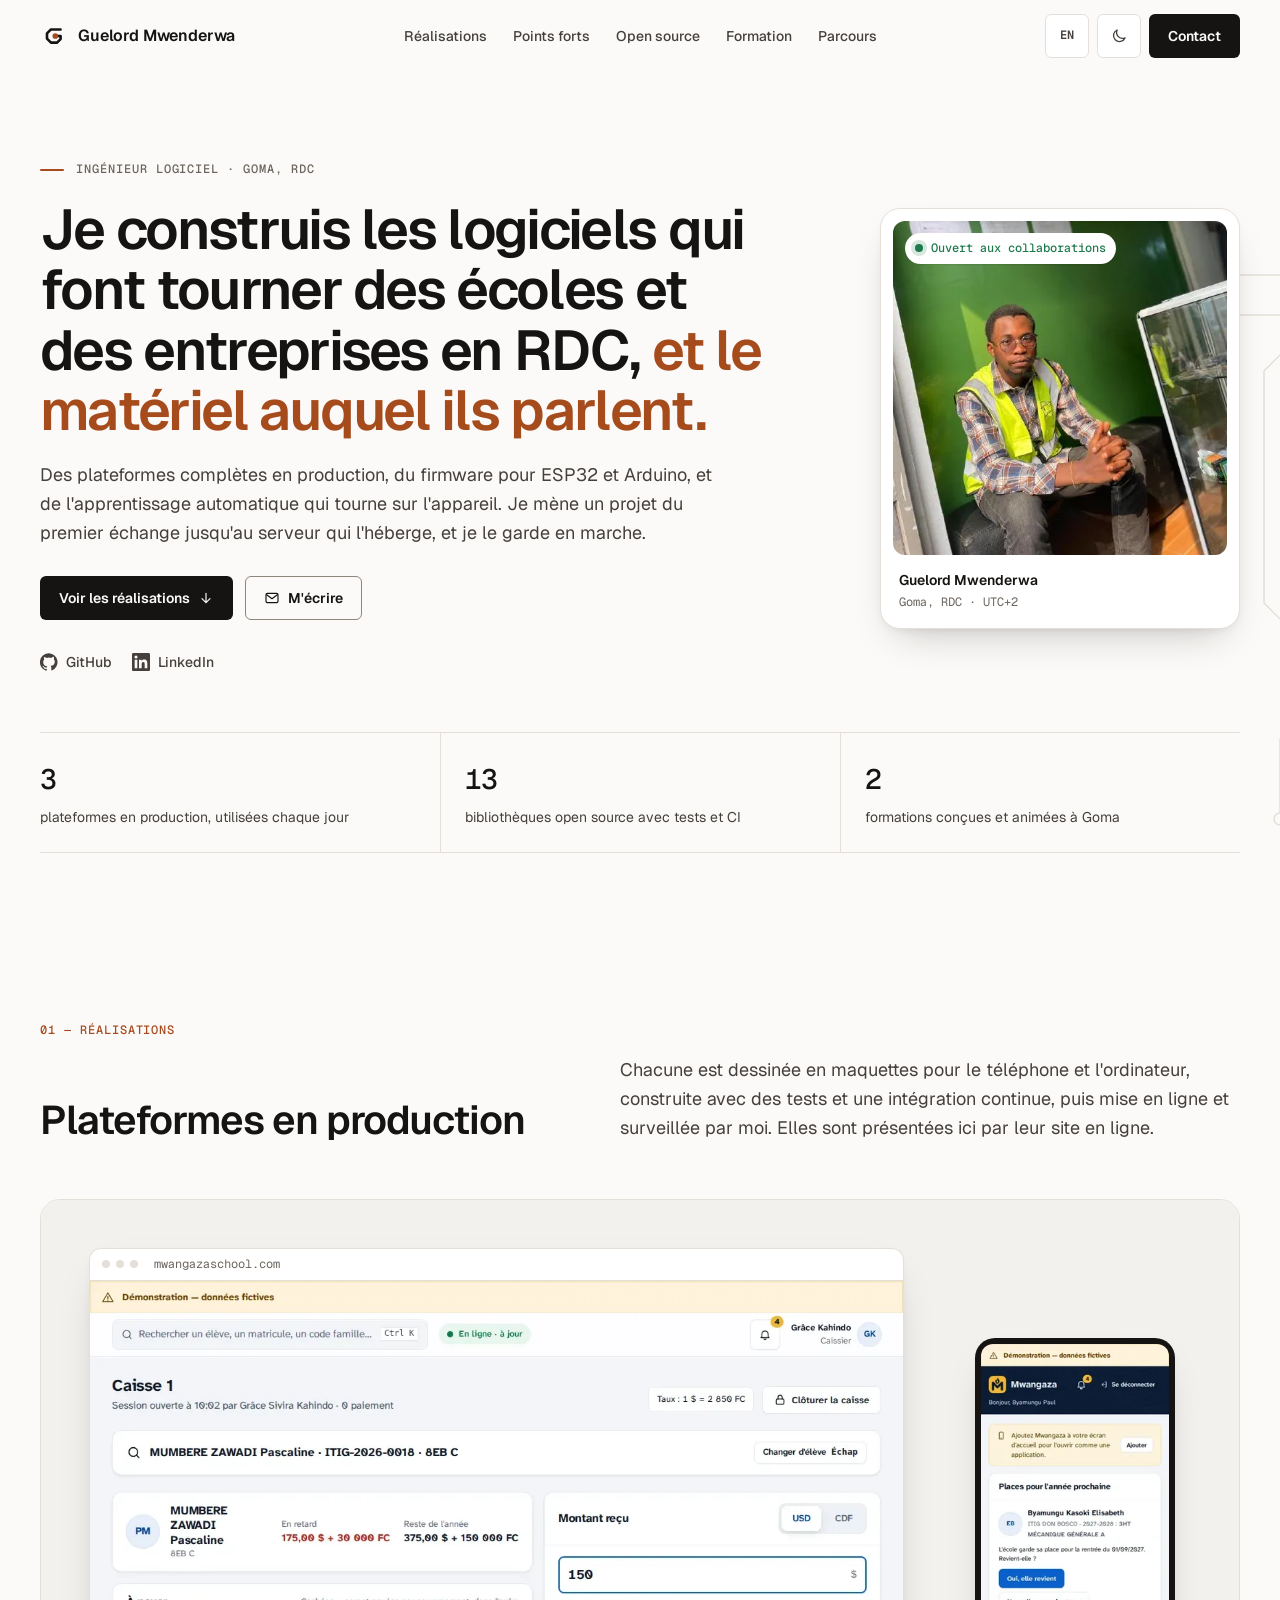
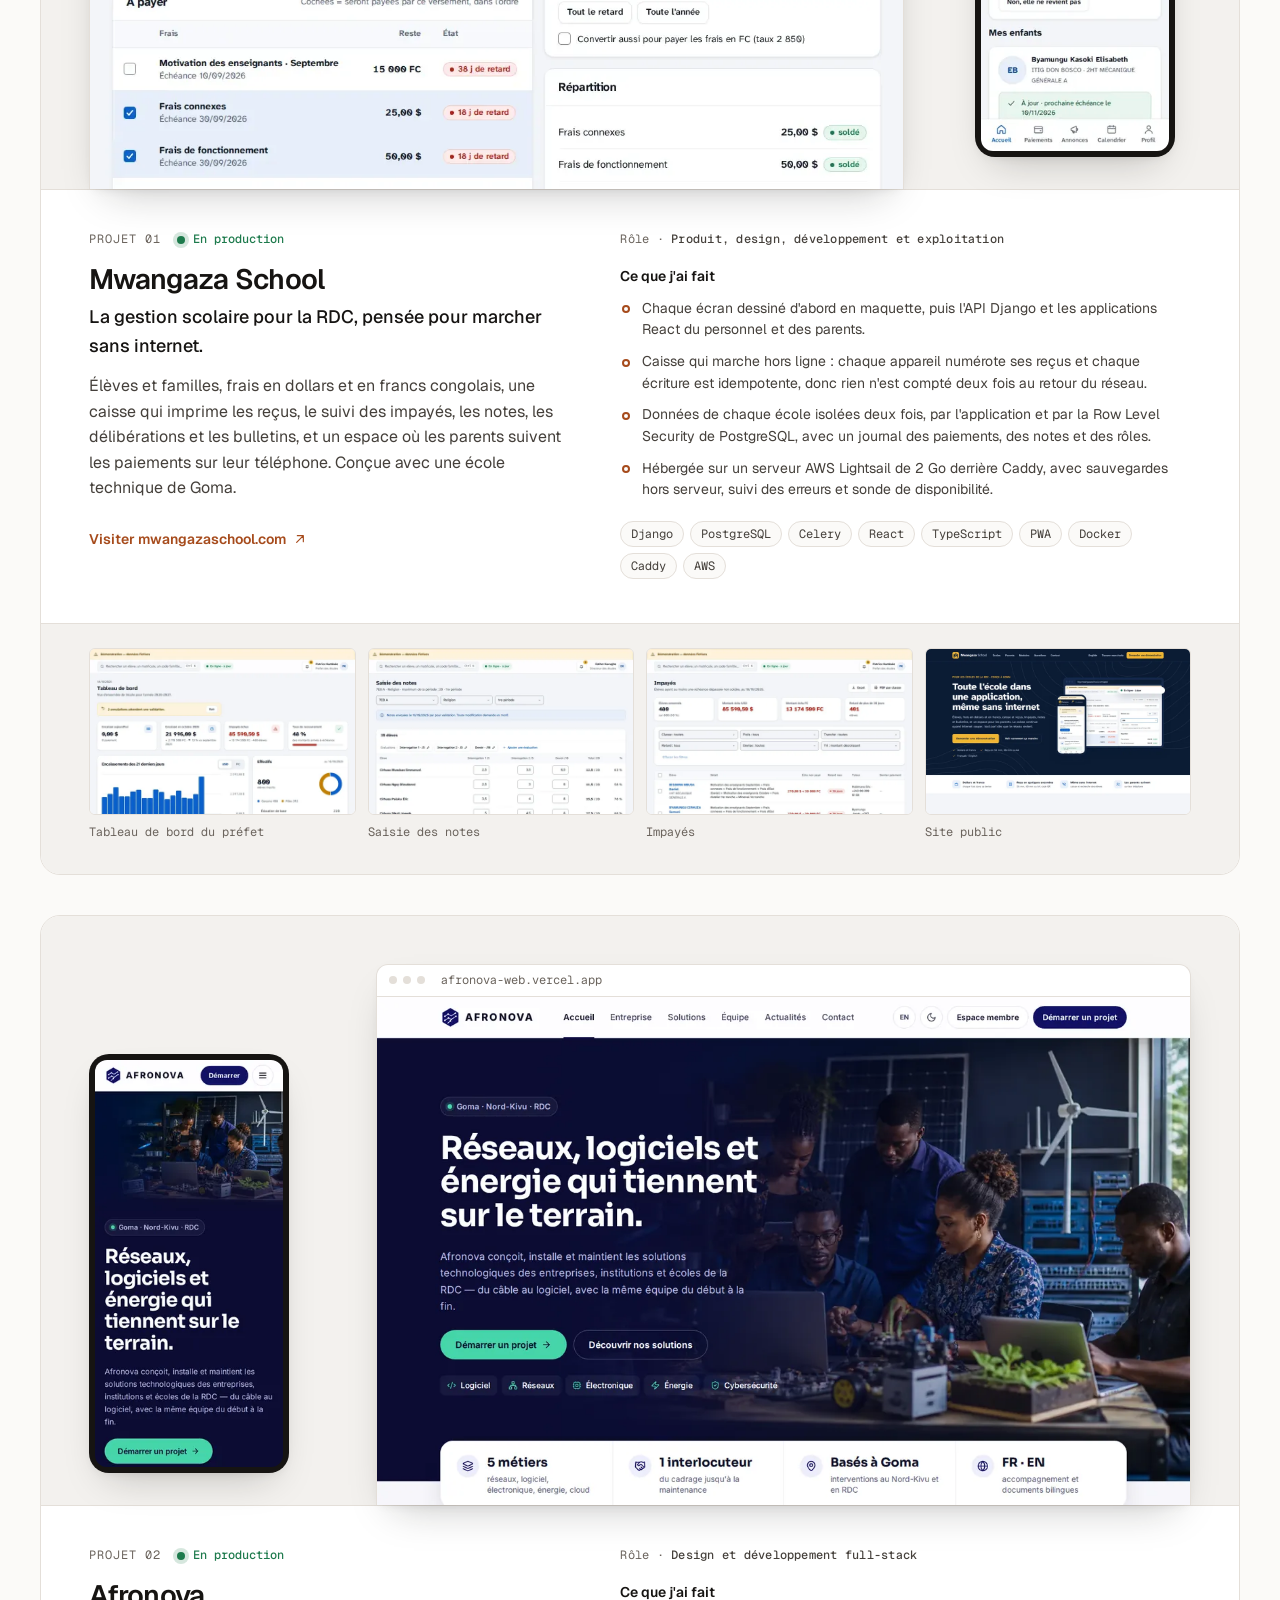
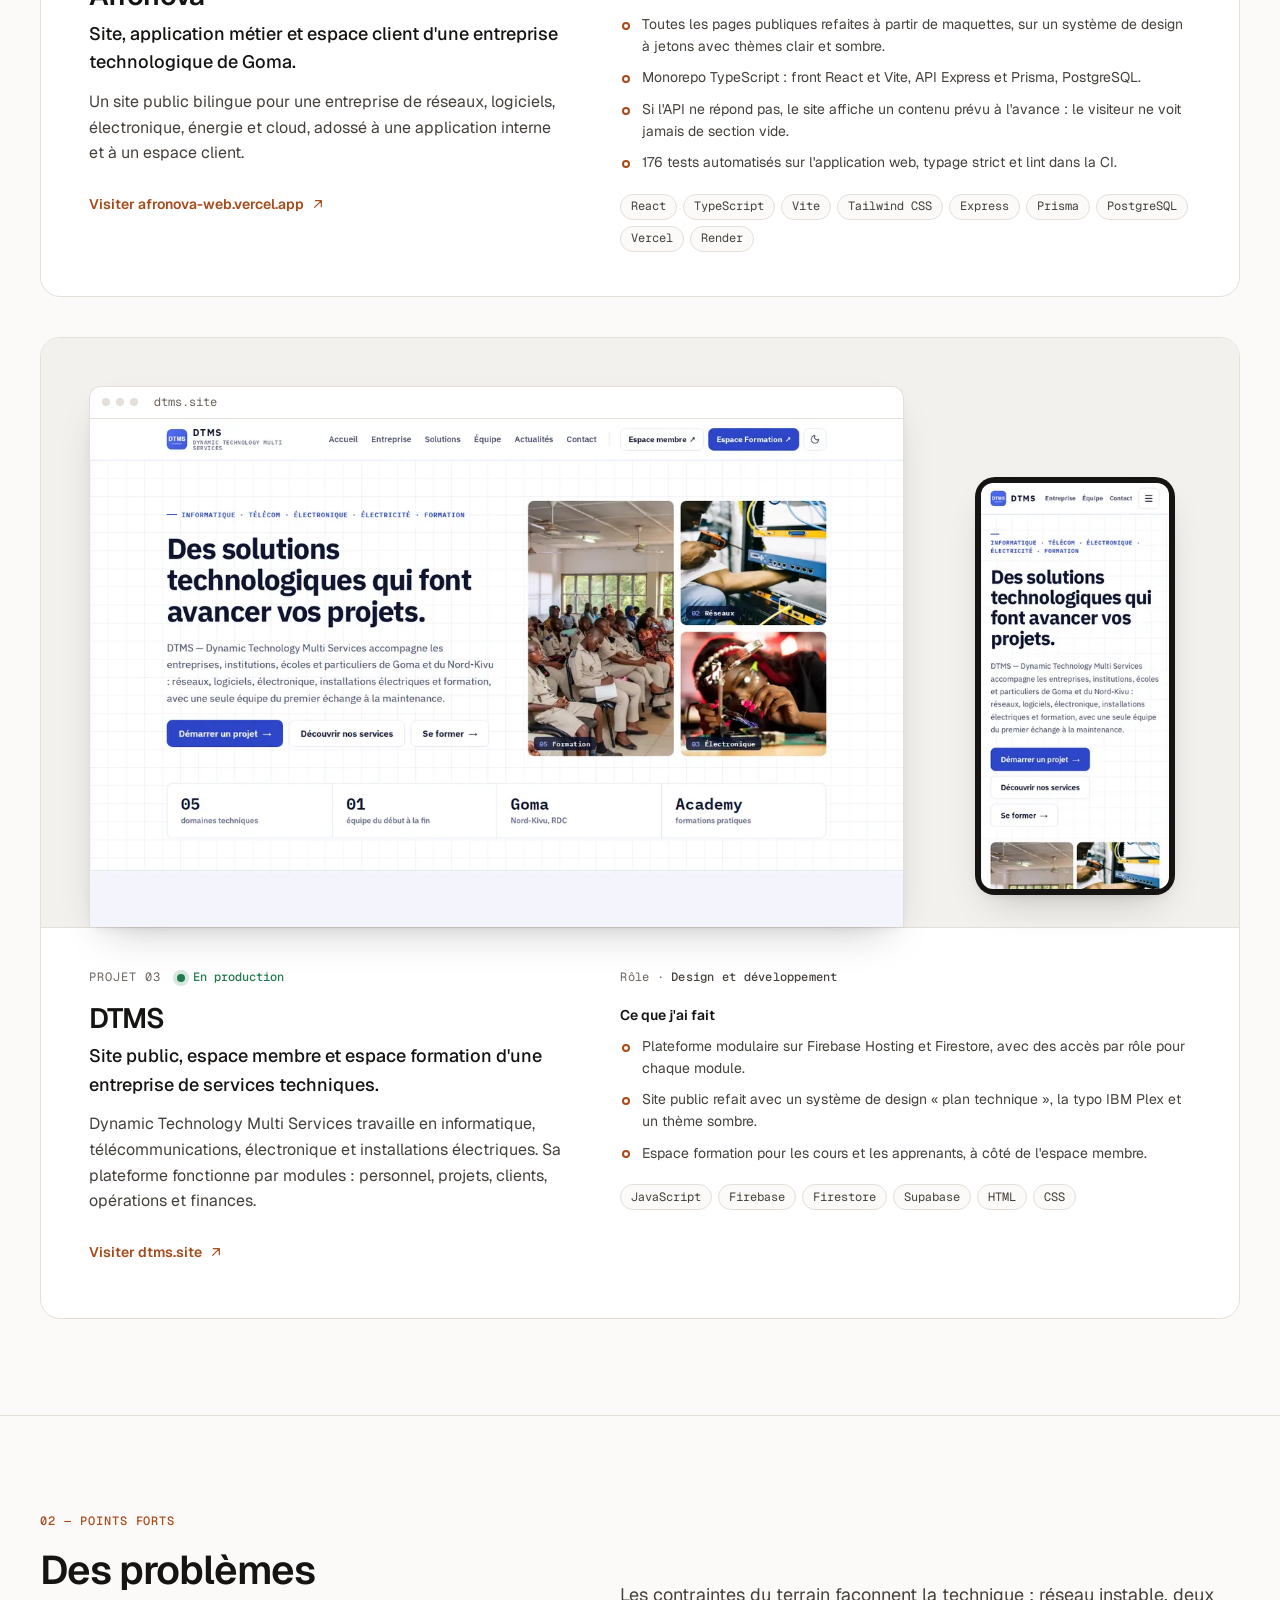
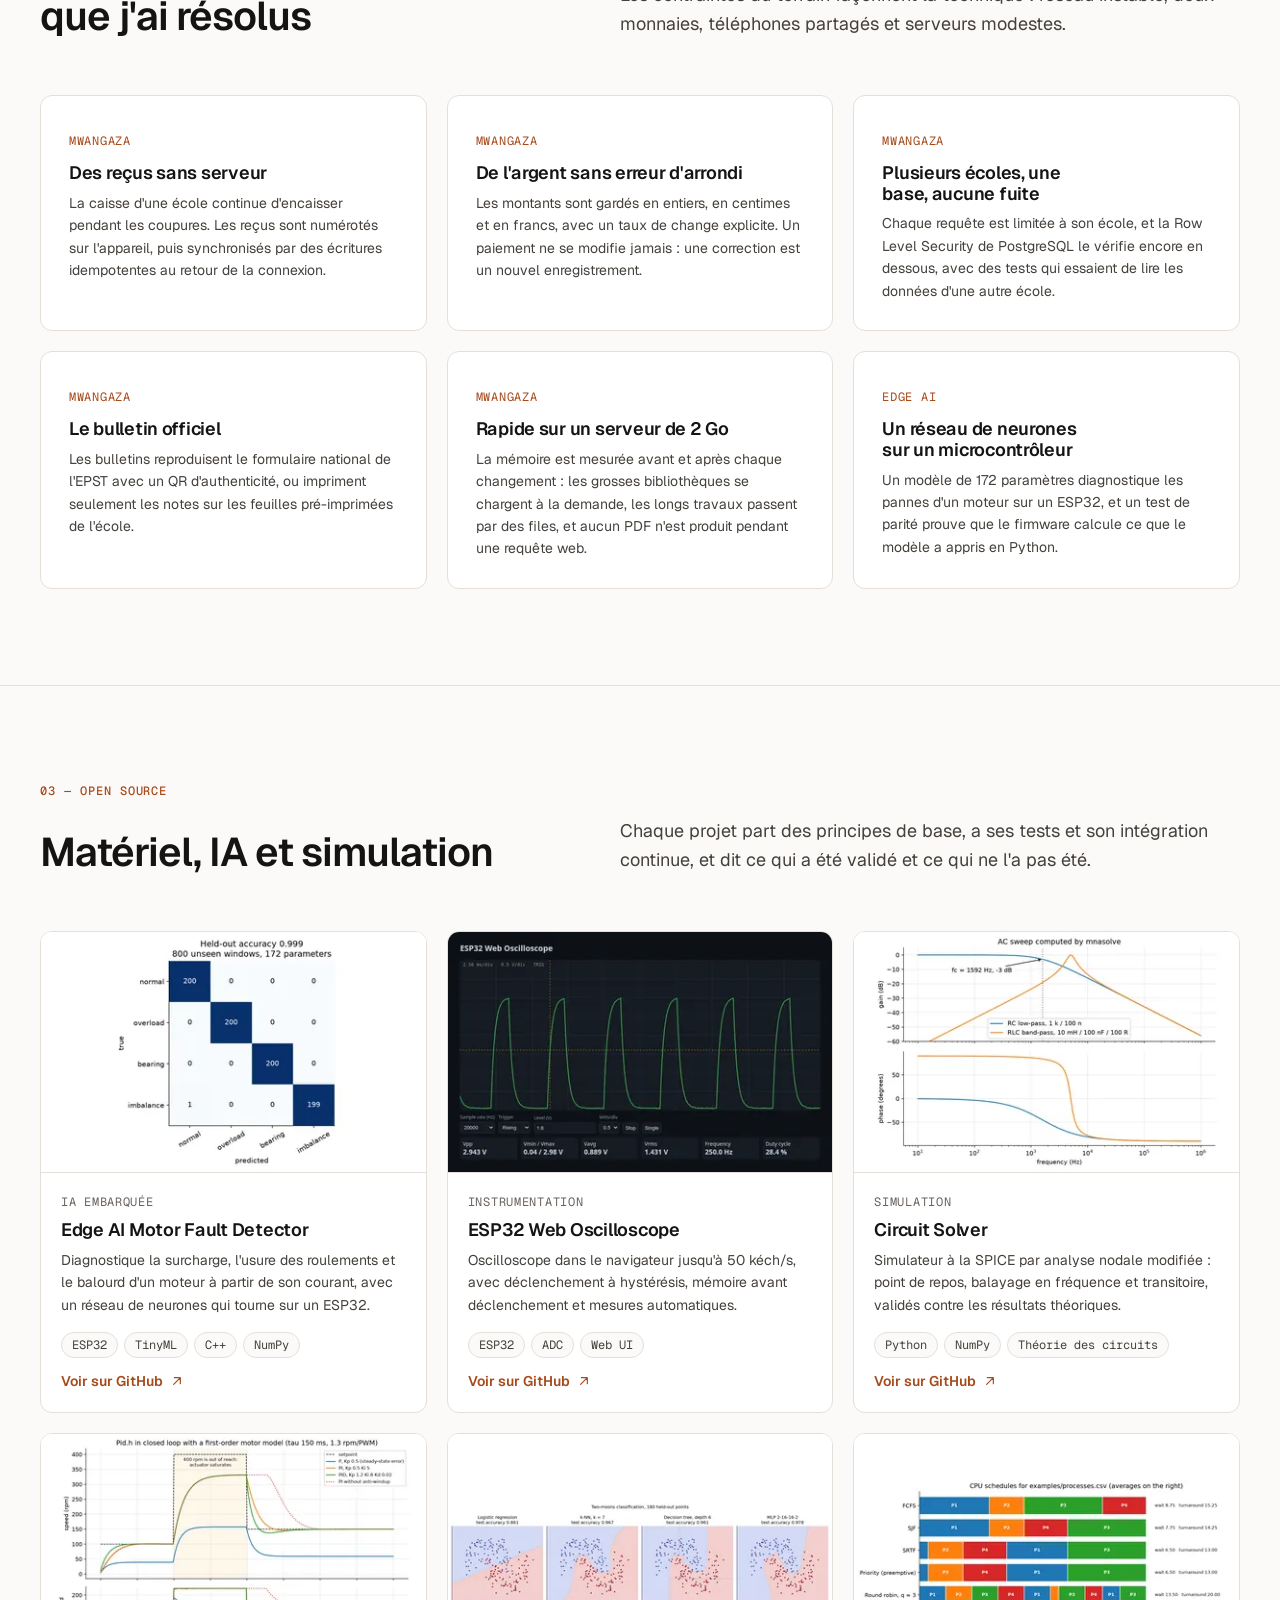
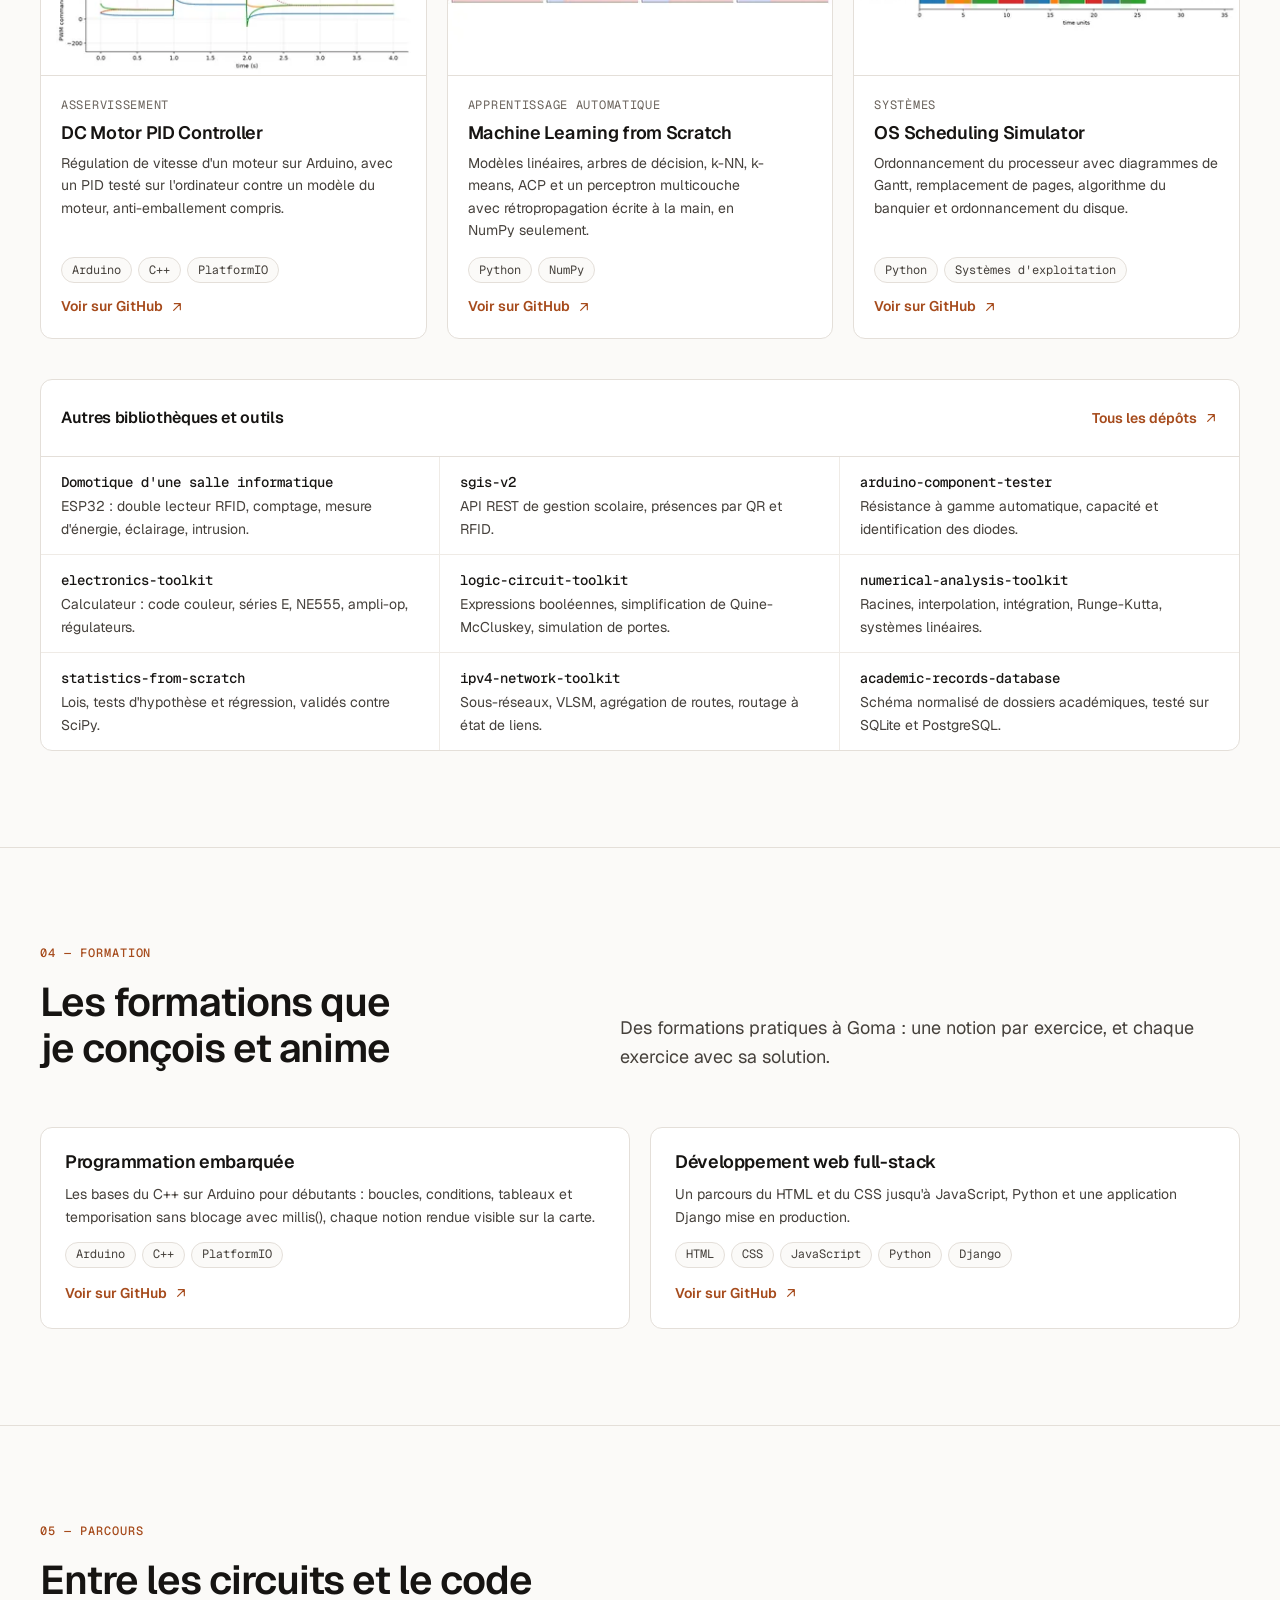
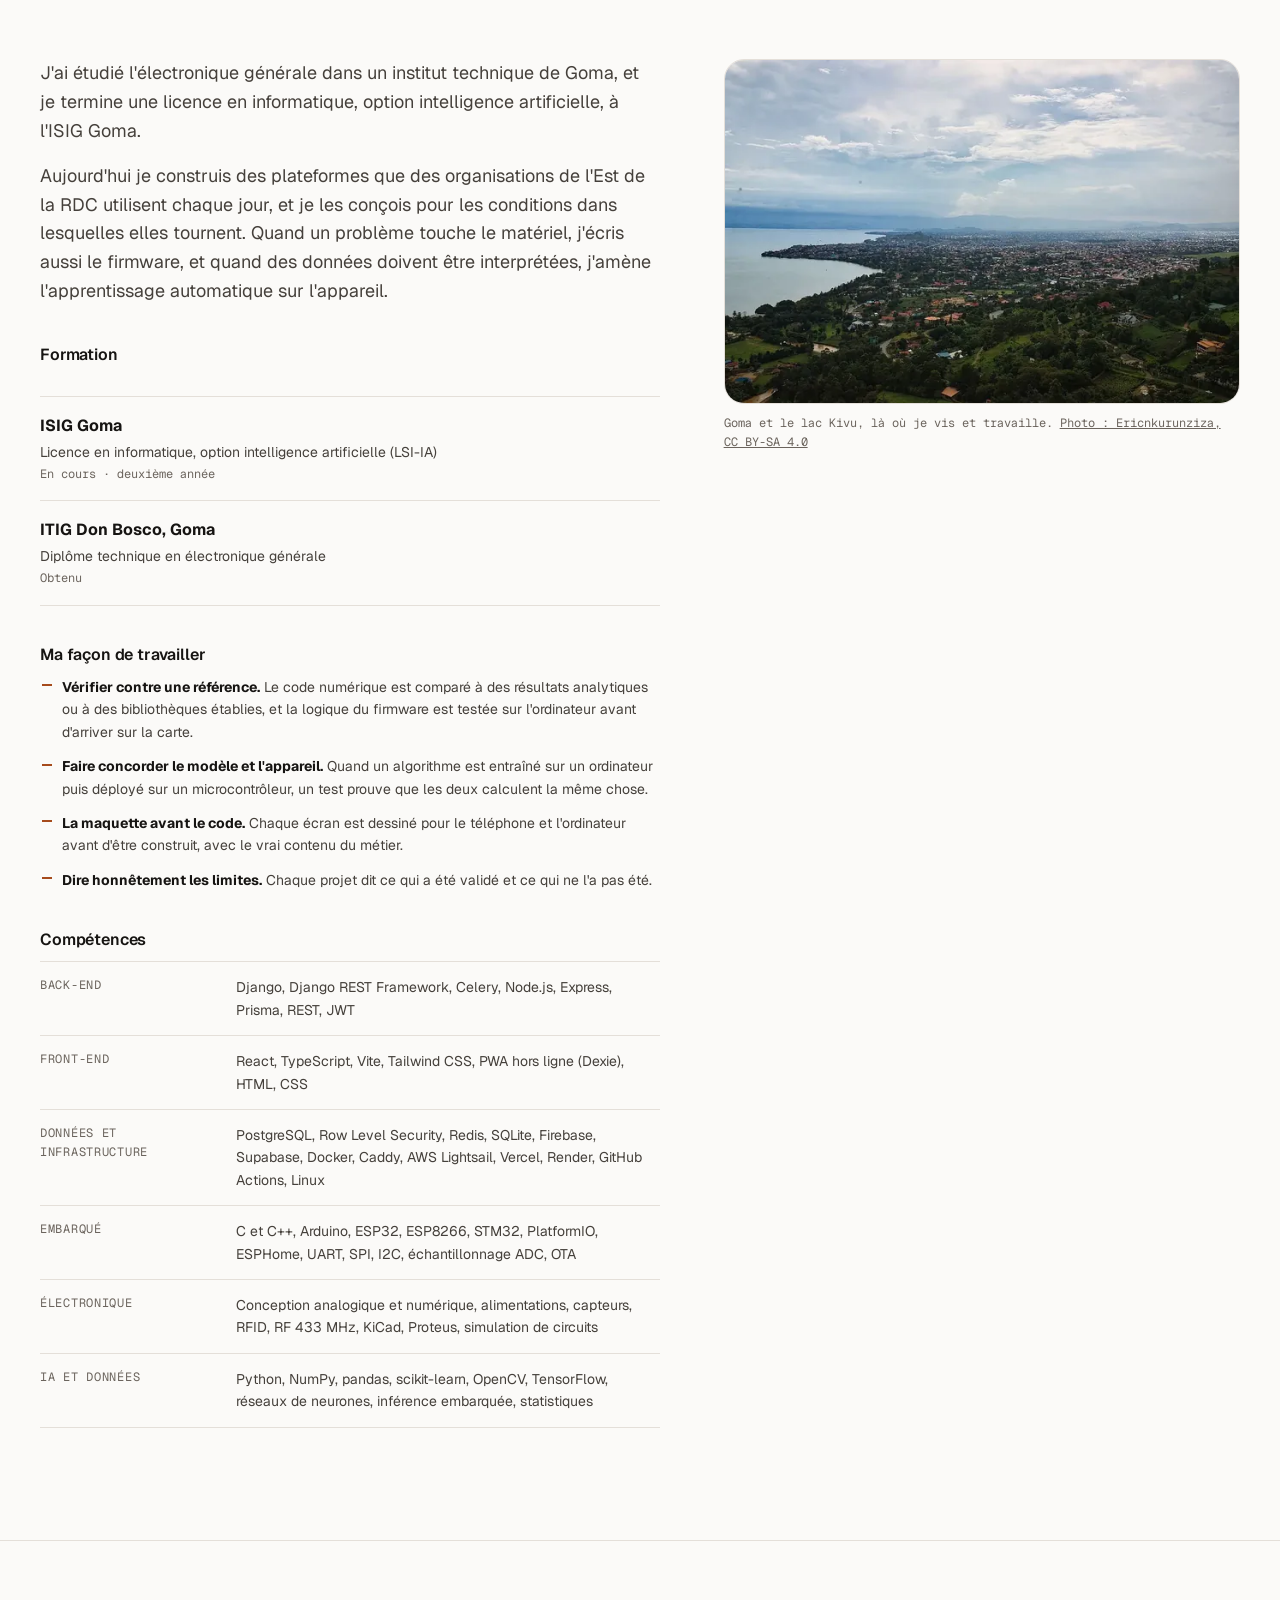
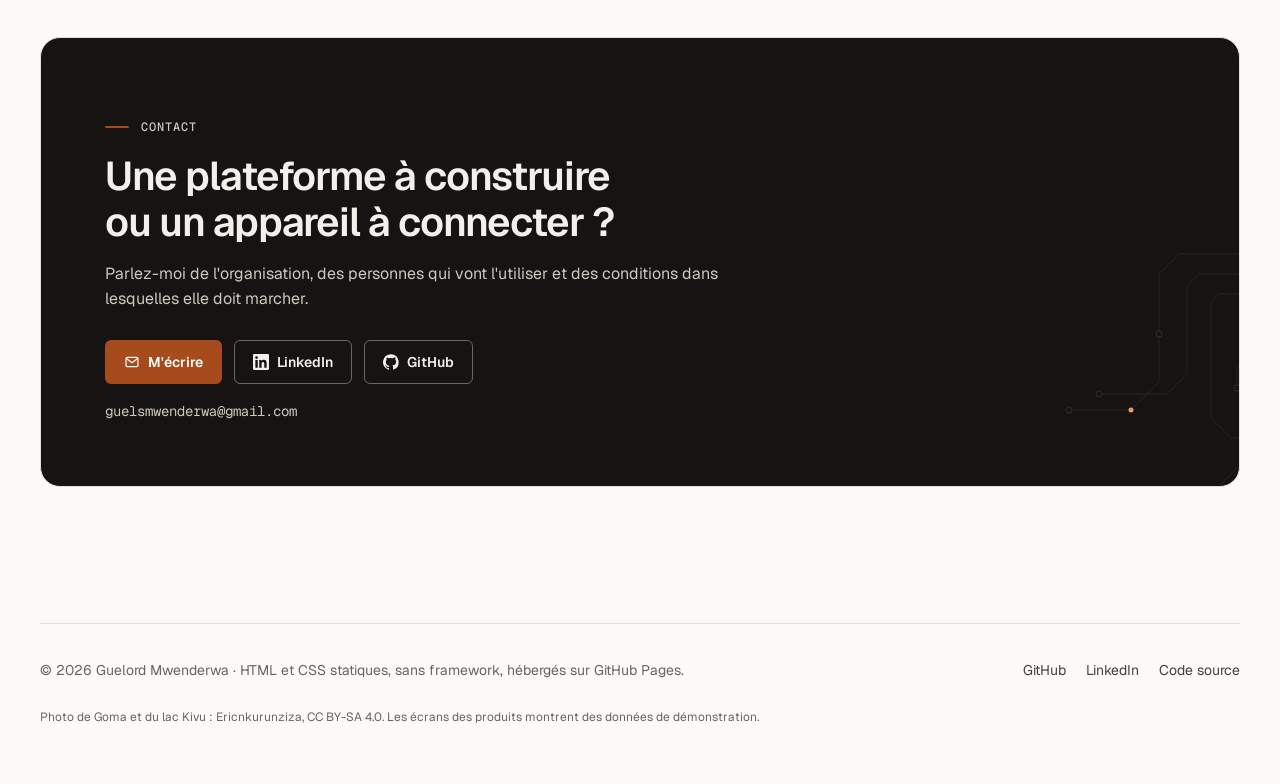
==== fr/index.html @ 924ce4b7 "feat: portfolio bilingue (anglais et français) publié sur GitHub Pages Plateformes en production (Mw" ====
<!doctype html>
<html lang="fr">
<head>
<meta charset="utf-8">
<meta name="viewport" content="width=device-width, initial-scale=1">
<title>Guelord Mwenderwa — Ingénieur logiciel à Goma, RDC</title>
<meta name="description" content="Je conçois, développe et fais tourner des plateformes pour les écoles et les entreprises de la RDC, et les systèmes embarqués qui leur parlent : Django, React, TypeScript, ESP32 et apprentissage automatique.">
<meta name="author" content="Guelord Mwenderwa">

<link rel="canonical" href="https://guelord-mwenderwa.github.io/fr/">
<link rel="alternate" hreflang="en" href="https://guelord-mwenderwa.github.io/"><link rel="alternate" hreflang="fr" href="https://guelord-mwenderwa.github.io/fr/"><link rel="alternate" hreflang="x-default" href="https://guelord-mwenderwa.github.io/">
<meta name="theme-color" content="#fbfaf8" media="(prefers-color-scheme: light)">
<meta name="theme-color" content="#11100f" media="(prefers-color-scheme: dark)">
<meta property="og:type" content="profile">
<meta property="og:title" content="Guelord Mwenderwa — Ingénieur logiciel à Goma, RDC">
<meta property="og:description" content="Je conçois, développe et fais tourner des plateformes pour les écoles et les entreprises de la RDC, et les systèmes embarqués qui leur parlent : Django, React, TypeScript, ESP32 et apprentissage automatique.">
<meta property="og:url" content="https://guelord-mwenderwa.github.io/fr/">
<meta property="og:image" content="https://guelord-mwenderwa.github.io/assets/og-fr.png">
<meta property="og:image:width" content="1200">
<meta property="og:image:height" content="630">
<meta property="og:locale" content="fr_FR">
<meta property="profile:first_name" content="Guelord">
<meta property="profile:last_name" content="Mwenderwa">
<meta name="twitter:card" content="summary_large_image">
<link rel="icon" href="../favicon.svg" type="image/svg+xml">
<link rel="icon" href="../assets/icons/favicon-32.png" sizes="32x32" type="image/png">
<link rel="apple-touch-icon" href="../assets/icons/apple-touch-icon.png">
<link rel="preconnect" href="https://fonts.googleapis.com">
<link rel="preconnect" href="https://fonts.gstatic.com" crossorigin>
<link rel="stylesheet" href="https://fonts.googleapis.com/css2?family=Geist+Mono:wght@400;500&family=Geist:wght@400;500;600;700&display=swap">
<link rel="stylesheet" href="../assets/site.css">
<script>try{var t=localStorage.getItem('theme');if(t==='dark'||t==='light')document.documentElement.dataset.theme=t}catch(e){}</script>
<script type="application/ld+json">{"@context": "https://schema.org", "@type": "Person", "name": "Guelord Mwenderwa", "url": "https://guelord-mwenderwa.github.io/", "image": "https://guelord-mwenderwa.github.io/assets/img/portrait-460.webp", "jobTitle": "Ingénieur logiciel", "email": "mailto:guelsmwenderwa@gmail.com", "address": {"@type": "PostalAddress", "addressLocality": "Goma", "addressCountry": "CD"}, "alumniOf": [{"@type": "CollegeOrUniversity", "name": "Institut Supérieur d'Informatique et de Gestion (ISIG Goma)"}, {"@type": "HighSchool", "name": "Institut Technique Industriel de Goma (ITIG Don Bosco)"}], "knowsAbout": ["Django", "React", "TypeScript", "PostgreSQL", "ESP32", "Embedded systems", "Machine learning"], "sameAs": ["https://github.com/GUELORD-MWENDERWA", "https://linkedin.com/in/guelord-mwenderwa"]}</script>
</head>
<body>
<a class="skip-link" href="#main">Aller au contenu</a>
<header class="site-header" data-header>
  <div class="container header-inner">
    <a class="brand" href="./" aria-label="Guelord Mwenderwa, accueil"><svg class="brand-mark" viewBox="0 0 64 64" aria-hidden="true" focusable="false"><path d="M47 17H25l-9 9v12l9 9h14l8-8v-7H35" fill="none" stroke="currentColor" stroke-width="6" stroke-linecap="round" stroke-linejoin="round"/><circle class="via" cx="35" cy="32" r="6.5"/></svg><span class="brand-name">Guelord Mwenderwa</span></a>
    <nav class="nav-desktop" aria-label="Navigation principale"><a href="#work">Réalisations</a><a href="#highlights">Points forts</a><a href="#open-source">Open source</a><a href="#teaching">Formation</a><a href="#about">Parcours</a></nav>
    <div class="header-actions">
      <a class="icon-btn" href="../" hreflang="en" lang="en" aria-label="English version">EN</a>
      <button class="icon-btn theme-toggle" type="button" data-theme-toggle aria-label="Passer du thème clair au thème sombre"><svg class="icon-moon" viewBox="0 0 24 24" aria-hidden="true" focusable="false"><path fill="none" stroke="currentColor" stroke-width="1.75" stroke-linecap="round" stroke-linejoin="round" d="M20 14.5A8 8 0 0 1 9.5 4a8 8 0 1 0 10.5 10.5Z"/></svg><svg class="icon-sun" viewBox="0 0 24 24" aria-hidden="true" focusable="false"><circle fill="none" stroke="currentColor" stroke-width="1.75" stroke-linecap="round" stroke-linejoin="round" cx="12" cy="12" r="4"/><path fill="none" stroke="currentColor" stroke-width="1.75" stroke-linecap="round" stroke-linejoin="round" d="M12 2v2M12 20v2M4.9 4.9l1.4 1.4M17.7 17.7l1.4 1.4M2 12h2M20 12h2M4.9 19.1l1.4-1.4M17.7 6.3l1.4-1.4"/></svg></button>
      <a class="btn btn-primary btn-contact" href="#contact">Contact</a>
      <button class="icon-btn menu-toggle" type="button" data-menu-toggle aria-expanded="false" aria-controls="mobile-nav" aria-label="Ouvrir le menu"><svg class="icon-menu" viewBox="0 0 24 24" aria-hidden="true" focusable="false"><path fill="none" stroke="currentColor" stroke-width="1.75" stroke-linecap="round" stroke-linejoin="round" d="M4 7h16M4 12h16M4 17h16"/></svg><svg class="icon-close" viewBox="0 0 24 24" aria-hidden="true" focusable="false"><path fill="none" stroke="currentColor" stroke-width="1.75" stroke-linecap="round" stroke-linejoin="round" d="M6 6l12 12M18 6 6 18"/></svg></button>
    </div>
  </div>
  <nav class="nav-mobile" id="mobile-nav" aria-label="Navigation principale"><a href="#work">Réalisations</a><a href="#highlights">Points forts</a><a href="#open-source">Open source</a><a href="#teaching">Formation</a><a href="#about">Parcours</a><a href="#contact">Contact</a>
    <a class="btn btn-primary" href="mailto:guelsmwenderwa@gmail.com"><svg viewBox="0 0 24 24" aria-hidden="true" focusable="false"><rect fill="none" stroke="currentColor" stroke-width="1.75" stroke-linecap="round" stroke-linejoin="round" x="3" y="5" width="18" height="14" rx="2"/><path fill="none" stroke="currentColor" stroke-width="1.75" stroke-linecap="round" stroke-linejoin="round" d="m4 7 8 6 8-6"/></svg>M&#x27;écrire</a></nav>
</header>
<main id="main">
<section class="hero" aria-labelledby="hero-title">
  <svg class="hero-traces" viewBox="0 0 720 640" fill="none" aria-hidden="true" focusable="false"><g stroke="currentColor" stroke-width="1.5" stroke-linecap="round" stroke-linejoin="round"><path d="M720 96H520l-40 40v120"/><path d="M720 136H560l-24 24v176l-40 40H360"/><path d="M720 176H600l-16 16v232l40 40h96"/><path d="M720 520H640l-40 40v80"/><path d="M480 256v96l-56 56H300"/><path d="M720 300H660l-24 24v40"/></g><g stroke-width="1.5"><circle class="via" cx="480" cy="256" r="6"/><circle class="via" cx="360" cy="376" r="6"/><circle class="via" cx="300" cy="408" r="6"/><circle class="via" cx="636" cy="364" r="6"/><circle class="via" cx="600" cy="640" r="6"/></g><circle class="via-live" cx="424" cy="408" r="5"/></svg>
  <div class="container">
    <div class="hero-grid">
      <div>
        <p class="eyebrow">Ingénieur logiciel · Goma, RDC</p>
        <h1 id="hero-title">Je construis les logiciels qui font tourner des écoles et des entreprises en RDC, <em>et le matériel auquel ils parlent.</em></h1>
        <p class="hero-lead">Des plateformes complètes en production, du firmware pour ESP32 et Arduino, et de l&#x27;apprentissage automatique qui tourne sur l&#x27;appareil. Je mène un projet du premier échange jusqu&#x27;au serveur qui l&#x27;héberge, et je le garde en marche.</p>
        <div class="hero-ctas">
          <a class="btn btn-primary" href="#work">Voir les réalisations<svg viewBox="0 0 24 24" aria-hidden="true" focusable="false"><path fill="none" stroke="currentColor" stroke-width="1.75" stroke-linecap="round" stroke-linejoin="round" d="M12 5v14M6 13l6 6 6-6"/></svg></a>
          <a class="btn btn-outline" href="mailto:guelsmwenderwa@gmail.com"><svg viewBox="0 0 24 24" aria-hidden="true" focusable="false"><rect fill="none" stroke="currentColor" stroke-width="1.75" stroke-linecap="round" stroke-linejoin="round" x="3" y="5" width="18" height="14" rx="2"/><path fill="none" stroke="currentColor" stroke-width="1.75" stroke-linecap="round" stroke-linejoin="round" d="m4 7 8 6 8-6"/></svg>M&#x27;écrire</a>
        </div>
        <div class="hero-links">
          <a href="https://github.com/GUELORD-MWENDERWA" rel="me"><svg viewBox="0 0 24 24" aria-hidden="true" focusable="false"><path fill="currentColor" d="M12 .3a12 12 0 0 0-3.8 23.4c.6.1.8-.3.8-.6v-2c-3.3.7-4-1.6-4-1.6-.6-1.4-1.4-1.8-1.4-1.8-1-.7.1-.7.1-.7 1.2 0 1.9 1.2 1.9 1.2 1 1.8 2.8 1.3 3.5 1 0-.8.4-1.3.7-1.6-2.7-.3-5.5-1.3-5.5-6 0-1.2.5-2.3 1.3-3.1-.2-.4-.6-1.6 0-3.2 0 0 1-.3 3.3 1.2a11.5 11.5 0 0 1 6 0C17.3 4.7 18.3 5 18.3 5c.7 1.6.2 2.9.1 3.2.8.8 1.3 1.9 1.3 3.2 0 4.6-2.8 5.6-5.5 5.9.5.4.9 1.1.9 2.2v3.3c0 .3.1.7.8.6A12 12 0 0 0 12 .3"/></svg>GitHub</a>
          <a href="https://linkedin.com/in/guelord-mwenderwa" rel="me"><svg viewBox="0 0 24 24" aria-hidden="true" focusable="false"><path fill="currentColor" d="M20.45 20.45h-3.56v-5.57c0-1.33-.02-3.04-1.85-3.04-1.85 0-2.14 1.45-2.14 2.94v5.67H9.35V9h3.41v1.56h.05c.48-.9 1.64-1.85 3.37-1.85 3.6 0 4.27 2.37 4.27 5.46v6.28ZM5.34 7.43a2.06 2.06 0 1 1 0-4.13 2.06 2.06 0 0 1 0 4.13ZM7.12 20.45H3.56V9h3.56v11.45ZM22.22 0H1.77C.79 0 0 .77 0 1.73v20.54C0 23.23.79 24 1.77 24h20.45c.98 0 1.78-.77 1.78-1.73V1.73C24 .77 23.2 0 22.22 0Z"/></svg>LinkedIn</a>
        </div>
      </div>
      <figure class="portrait-card">
        <img src="../assets/img/portrait-460.webp" srcset="../assets/img/portrait-240.webp 240w, ../assets/img/portrait-460.webp 460w" sizes="(min-width: 1024px) 336px, (min-width: 400px) 336px, 86vw" width="460" height="460" alt="Guelord Mwenderwa, assis, en gilet haute visibilité" fetchpriority="high">
        <span class="status">Ouvert aux collaborations</span>
        <figcaption class="portrait-meta"><strong>Guelord Mwenderwa</strong><span>Goma, RDC · UTC+2</span></figcaption>
      </figure>
    </div>
    <div class="facts"><div class="fact"><span class="fact-value">3</span><span class="fact-label">plateformes en production, utilisées chaque jour</span></div><div class="fact"><span class="fact-value">13</span><span class="fact-label">bibliothèques open source avec tests et CI</span></div><div class="fact"><span class="fact-value">2</span><span class="fact-label">formations conçues et animées à Goma</span></div></div>
  </div>
</section>
<section class="section" id="work" aria-labelledby="work-title">
  <div class="container">
    <div class="section-head"><p class="section-index">01 — Réalisations</p><h2 id="work-title">Plateformes en production</h2><p>Chacune est dessinée en maquettes pour le téléphone et l&#x27;ordinateur, construite avec des tests et une intégration continue, puis mise en ligne et surveillée par moi. Elles sont présentées ici par leur site en ligne.</p></div>
    <div class="cases">
<article class="case" id="mwangaza" aria-labelledby="mwangaza-title">
  <div class="case-visual">
    <div class="browser"><div class="browser-bar"><i></i><i></i><i></i><span>mwangazaschool.com</span></div><img src="../assets/img/mwangaza-cash-desk-1184.webp" srcset="../assets/img/mwangaza-cash-desk-592.webp 592w, ../assets/img/mwangaza-cash-desk-1184.webp 1184w" sizes="(min-width: 1024px) 800px, 92vw" width="1184" height="740" alt="Caisse Mwangaza : les frais en retard d&#x27;un élève et un paiement saisi en dollars" loading="lazy" decoding="async"></div>
    <div class="phone"><img src="../assets/img/mwangaza-portal-390.webp" srcset="../assets/img/mwangaza-portal-260.webp 260w, ../assets/img/mwangaza-portal-390.webp 390w" sizes="190px" width="390" height="844" alt="Espace parents Mwangaza sur un téléphone" loading="lazy" decoding="async"></div>
  </div>
  <div class="case-body">
    <div class="case-intro">
      <div class="case-meta"><span class="mono">Projet 01</span><span class="status">En production</span></div>
      <h3 id="mwangaza-title">Mwangaza School</h3>
      <p class="case-tagline">La gestion scolaire pour la RDC, pensée pour marcher sans internet.</p>
      <p class="case-summary">Élèves et familles, frais en dollars et en francs congolais, une caisse qui imprime les reçus, le suivi des impayés, les notes, les délibérations et les bulletins, et un espace où les parents suivent les paiements sur leur téléphone. Conçue avec une école technique de Goma.</p>
      <div class="case-links"><a class="link-arrow" href="https://mwangazaschool.com/">Visiter mwangazaschool.com<svg viewBox="0 0 24 24" aria-hidden="true" focusable="false"><path fill="none" stroke="currentColor" stroke-width="1.75" stroke-linecap="round" stroke-linejoin="round" d="M7 17 17 7M8 7h9v9"/></svg></a></div>
    </div>
    <div class="case-details">
      <p class="case-role">Rôle · <strong>Produit, design, développement et exploitation</strong></p>
      <p class="case-did">Ce que j&#x27;ai fait</p>
      <ul class="case-list"><li>Chaque écran dessiné d&#x27;abord en maquette, puis l&#x27;API Django et les applications React du personnel et des parents.</li><li>Caisse qui marche hors ligne : chaque appareil numérote ses reçus et chaque écriture est idempotente, donc rien n&#x27;est compté deux fois au retour du réseau.</li><li>Données de chaque école isolées deux fois, par l&#x27;application et par la Row Level Security de PostgreSQL, avec un journal des paiements, des notes et des rôles.</li><li>Hébergée sur un serveur AWS Lightsail de 2 Go derrière Caddy, avec sauvegardes hors serveur, suivi des erreurs et sonde de disponibilité.</li></ul>
      <div class="chips"><span class="chip">Django</span><span class="chip">PostgreSQL</span><span class="chip">Celery</span><span class="chip">React</span><span class="chip">TypeScript</span><span class="chip">PWA</span><span class="chip">Docker</span><span class="chip">Caddy</span><span class="chip">AWS</span></div>
    </div>
  </div>
  <div class="gallery" role="group" aria-label="Autres écrans" tabindex="0"><figure><img src="../assets/img/mwangaza-dashboard-1184.webp" srcset="../assets/img/mwangaza-dashboard-592.webp 592w, ../assets/img/mwangaza-dashboard-1184.webp 1184w" sizes="(min-width: 1024px) 270px, 72vw" width="1184" height="740" alt="Tableau de bord du préfet" loading="lazy" decoding="async"><figcaption>Tableau de bord du préfet</figcaption></figure><figure><img src="../assets/img/mwangaza-grades-1184.webp" srcset="../assets/img/mwangaza-grades-592.webp 592w, ../assets/img/mwangaza-grades-1184.webp 1184w" sizes="(min-width: 1024px) 270px, 72vw" width="1184" height="740" alt="Saisie des notes" loading="lazy" decoding="async"><figcaption>Saisie des notes</figcaption></figure><figure><img src="../assets/img/mwangaza-unpaid-1184.webp" srcset="../assets/img/mwangaza-unpaid-592.webp 592w, ../assets/img/mwangaza-unpaid-1184.webp 1184w" sizes="(min-width: 1024px) 270px, 72vw" width="1184" height="740" alt="Impayés" loading="lazy" decoding="async"><figcaption>Impayés</figcaption></figure><figure><img src="../assets/img/mwangaza-site-1200.webp" srcset="../assets/img/mwangaza-site-720.webp 720w, ../assets/img/mwangaza-site-1200.webp 1200w" sizes="(min-width: 1024px) 270px, 72vw" width="1200" height="750" alt="Site public" loading="lazy" decoding="async"><figcaption>Site public</figcaption></figure></div>
</article>
<article class="case" id="afronova" aria-labelledby="afronova-title">
  <div class="case-visual">
    <div class="browser"><div class="browser-bar"><i></i><i></i><i></i><span>afronova-web.vercel.app</span></div><img src="../assets/img/afronova-site-1200.webp" srcset="../assets/img/afronova-site-720.webp 720w, ../assets/img/afronova-site-1200.webp 1200w" sizes="(min-width: 1024px) 800px, 92vw" width="1200" height="750" alt="Accueil d&#x27;Afronova : réseaux, logiciels et énergie qui tiennent sur le terrain" loading="lazy" decoding="async"></div>
    <div class="phone"><img src="../assets/img/afronova-site-mobile-390.webp" srcset="../assets/img/afronova-site-mobile-260.webp 260w, ../assets/img/afronova-site-mobile-390.webp 390w" sizes="190px" width="390" height="844" alt="Accueil d&#x27;Afronova sur un téléphone" loading="lazy" decoding="async"></div>
  </div>
  <div class="case-body">
    <div class="case-intro">
      <div class="case-meta"><span class="mono">Projet 02</span><span class="status">En production</span></div>
      <h3 id="afronova-title">Afronova</h3>
      <p class="case-tagline">Site, application métier et espace client d&#x27;une entreprise technologique de Goma.</p>
      <p class="case-summary">Un site public bilingue pour une entreprise de réseaux, logiciels, électronique, énergie et cloud, adossé à une application interne et à un espace client.</p>
      <div class="case-links"><a class="link-arrow" href="https://afronova-web.vercel.app/">Visiter afronova-web.vercel.app<svg viewBox="0 0 24 24" aria-hidden="true" focusable="false"><path fill="none" stroke="currentColor" stroke-width="1.75" stroke-linecap="round" stroke-linejoin="round" d="M7 17 17 7M8 7h9v9"/></svg></a></div>
    </div>
    <div class="case-details">
      <p class="case-role">Rôle · <strong>Design et développement full-stack</strong></p>
      <p class="case-did">Ce que j&#x27;ai fait</p>
      <ul class="case-list"><li>Toutes les pages publiques refaites à partir de maquettes, sur un système de design à jetons avec thèmes clair et sombre.</li><li>Monorepo TypeScript : front React et Vite, API Express et Prisma, PostgreSQL.</li><li>Si l&#x27;API ne répond pas, le site affiche un contenu prévu à l&#x27;avance : le visiteur ne voit jamais de section vide.</li><li>176 tests automatisés sur l&#x27;application web, typage strict et lint dans la CI.</li></ul>
      <div class="chips"><span class="chip">React</span><span class="chip">TypeScript</span><span class="chip">Vite</span><span class="chip">Tailwind CSS</span><span class="chip">Express</span><span class="chip">Prisma</span><span class="chip">PostgreSQL</span><span class="chip">Vercel</span><span class="chip">Render</span></div>
    </div>
  </div>
  
</article>
<article class="case" id="dtms" aria-labelledby="dtms-title">
  <div class="case-visual">
    <div class="browser"><div class="browser-bar"><i></i><i></i><i></i><span>dtms.site</span></div><img src="../assets/img/dtms-site-1200.webp" srcset="../assets/img/dtms-site-720.webp 720w, ../assets/img/dtms-site-1200.webp 1200w" sizes="(min-width: 1024px) 800px, 92vw" width="1200" height="750" alt="Accueil de DTMS : des solutions technologiques qui font avancer vos projets" loading="lazy" decoding="async"></div>
    <div class="phone"><img src="../assets/img/dtms-site-mobile-390.webp" srcset="../assets/img/dtms-site-mobile-260.webp 260w, ../assets/img/dtms-site-mobile-390.webp 390w" sizes="190px" width="390" height="844" alt="Accueil de DTMS sur un téléphone" loading="lazy" decoding="async"></div>
  </div>
  <div class="case-body">
    <div class="case-intro">
      <div class="case-meta"><span class="mono">Projet 03</span><span class="status">En production</span></div>
      <h3 id="dtms-title">DTMS</h3>
      <p class="case-tagline">Site public, espace membre et espace formation d&#x27;une entreprise de services techniques.</p>
      <p class="case-summary">Dynamic Technology Multi Services travaille en informatique, télécommunications, électronique et installations électriques. Sa plateforme fonctionne par modules : personnel, projets, clients, opérations et finances.</p>
      <div class="case-links"><a class="link-arrow" href="https://dtms.site/">Visiter dtms.site<svg viewBox="0 0 24 24" aria-hidden="true" focusable="false"><path fill="none" stroke="currentColor" stroke-width="1.75" stroke-linecap="round" stroke-linejoin="round" d="M7 17 17 7M8 7h9v9"/></svg></a></div>
    </div>
    <div class="case-details">
      <p class="case-role">Rôle · <strong>Design et développement</strong></p>
      <p class="case-did">Ce que j&#x27;ai fait</p>
      <ul class="case-list"><li>Plateforme modulaire sur Firebase Hosting et Firestore, avec des accès par rôle pour chaque module.</li><li>Site public refait avec un système de design « plan technique », la typo IBM Plex et un thème sombre.</li><li>Espace formation pour les cours et les apprenants, à côté de l&#x27;espace membre.</li></ul>
      <div class="chips"><span class="chip">JavaScript</span><span class="chip">Firebase</span><span class="chip">Firestore</span><span class="chip">Supabase</span><span class="chip">HTML</span><span class="chip">CSS</span></div>
    </div>
  </div>
  
</article></div>
  </div>
</section>
<section class="section" id="highlights" aria-labelledby="highlights-title">
  <div class="container">
    <div class="section-head"><p class="section-index">02 — Points forts</p><h2 id="highlights-title">Des problèmes que j&#x27;ai résolus</h2><p>Les contraintes du terrain façonnent la technique : réseau instable, deux monnaies, téléphones partagés et serveurs modestes.</p></div>
    <div class="highlights"><article class="highlight"><p class="mono">Mwangaza</p><h3>Des reçus sans serveur</h3><p>La caisse d&#x27;une école continue d&#x27;encaisser pendant les coupures. Les reçus sont numérotés sur l&#x27;appareil, puis synchronisés par des écritures idempotentes au retour de la connexion.</p></article><article class="highlight"><p class="mono">Mwangaza</p><h3>De l&#x27;argent sans erreur d&#x27;arrondi</h3><p>Les montants sont gardés en entiers, en centimes et en francs, avec un taux de change explicite. Un paiement ne se modifie jamais : une correction est un nouvel enregistrement.</p></article><article class="highlight"><p class="mono">Mwangaza</p><h3>Plusieurs écoles, une base, aucune fuite</h3><p>Chaque requête est limitée à son école, et la Row Level Security de PostgreSQL le vérifie encore en dessous, avec des tests qui essaient de lire les données d&#x27;une autre école.</p></article><article class="highlight"><p class="mono">Mwangaza</p><h3>Le bulletin officiel</h3><p>Les bulletins reproduisent le formulaire national de l&#x27;EPST avec un QR d&#x27;authenticité, ou impriment seulement les notes sur les feuilles pré-imprimées de l&#x27;école.</p></article><article class="highlight"><p class="mono">Mwangaza</p><h3>Rapide sur un serveur de 2 Go</h3><p>La mémoire est mesurée avant et après chaque changement : les grosses bibliothèques se chargent à la demande, les longs travaux passent par des files, et aucun PDF n&#x27;est produit pendant une requête web.</p></article><article class="highlight"><p class="mono">Edge AI</p><h3>Un réseau de neurones sur un microcontrôleur</h3><p>Un modèle de 172 paramètres diagnostique les pannes d&#x27;un moteur sur un ESP32, et un test de parité prouve que le firmware calcule ce que le modèle a appris en Python.</p></article></div>
  </div>
</section>
<section class="section" id="open-source" aria-labelledby="open-source-title">
  <div class="container">
    <div class="section-head"><p class="section-index">03 — Open source</p><h2 id="open-source-title">Matériel, IA et simulation</h2><p>Chaque projet part des principes de base, a ses tests et son intégration continue, et dit ce qui a été validé et ce qui ne l&#x27;a pas été.</p></div>
    <div class="projects">
<a class="project" href="https://github.com/GUELORD-MWENDERWA/edge-ai-motor-fault-detector">
  <div class="project-figure"><img src="../assets/img/edge-ai-800.webp" srcset="../assets/img/edge-ai-400.webp 400w, ../assets/img/edge-ai-800.webp 800w" sizes="(min-width: 1024px) 380px, (min-width: 768px) 46vw, 92vw" width="800" height="500" alt="Matrice de confusion : 799 fenêtres inédites sur 800 bien classées" loading="lazy" decoding="async"></div>
  <div class="project-body">
    <span class="project-kind">IA embarquée</span>
    <h3>Edge AI Motor Fault Detector</h3>
    <p>Diagnostique la surcharge, l&#x27;usure des roulements et le balourd d&#x27;un moteur à partir de son courant, avec un réseau de neurones qui tourne sur un ESP32.</p>
    <div class="chips"><span class="chip">ESP32</span><span class="chip">TinyML</span><span class="chip">C++</span><span class="chip">NumPy</span></div>
    <span class="project-cta">Voir sur GitHub<svg viewBox="0 0 24 24" aria-hidden="true" focusable="false"><path fill="none" stroke="currentColor" stroke-width="1.75" stroke-linecap="round" stroke-linejoin="round" d="M7 17 17 7M8 7h9v9"/></svg></span>
  </div>
</a>
<a class="project" href="https://github.com/GUELORD-MWENDERWA/esp32-web-oscilloscope">
  <div class="project-figure"><img src="../assets/img/oscilloscope-800.webp" srcset="../assets/img/oscilloscope-400.webp 400w, ../assets/img/oscilloscope-800.webp 800w" sizes="(min-width: 1024px) 380px, (min-width: 768px) 46vw, 92vw" width="800" height="500" alt="Interface web de l&#x27;oscilloscope : un signal carré et ses mesures" loading="lazy" decoding="async"></div>
  <div class="project-body">
    <span class="project-kind">Instrumentation</span>
    <h3>ESP32 Web Oscilloscope</h3>
    <p>Oscilloscope dans le navigateur jusqu&#x27;à 50 kéch/s, avec déclenchement à hystérésis, mémoire avant déclenchement et mesures automatiques.</p>
    <div class="chips"><span class="chip">ESP32</span><span class="chip">ADC</span><span class="chip">Web UI</span></div>
    <span class="project-cta">Voir sur GitHub<svg viewBox="0 0 24 24" aria-hidden="true" focusable="false"><path fill="none" stroke="currentColor" stroke-width="1.75" stroke-linecap="round" stroke-linejoin="round" d="M7 17 17 7M8 7h9v9"/></svg></span>
  </div>
</a>
<a class="project" href="https://github.com/GUELORD-MWENDERWA/circuit-solver">
  <div class="project-figure"><img src="../assets/img/circuit-solver-800.webp" srcset="../assets/img/circuit-solver-400.webp 400w, ../assets/img/circuit-solver-800.webp 800w" sizes="(min-width: 1024px) 380px, (min-width: 768px) 46vw, 92vw" width="800" height="500" alt="Diagramme de Bode d&#x27;un filtre RC passe-bas et d&#x27;un filtre RLC passe-bande" loading="lazy" decoding="async"></div>
  <div class="project-body">
    <span class="project-kind">Simulation</span>
    <h3>Circuit Solver</h3>
    <p>Simulateur à la SPICE par analyse nodale modifiée : point de repos, balayage en fréquence et transitoire, validés contre les résultats théoriques.</p>
    <div class="chips"><span class="chip">Python</span><span class="chip">NumPy</span><span class="chip">Théorie des circuits</span></div>
    <span class="project-cta">Voir sur GitHub<svg viewBox="0 0 24 24" aria-hidden="true" focusable="false"><path fill="none" stroke="currentColor" stroke-width="1.75" stroke-linecap="round" stroke-linejoin="round" d="M7 17 17 7M8 7h9v9"/></svg></span>
  </div>
</a>
<a class="project" href="https://github.com/GUELORD-MWENDERWA/dc-motor-pid-controller">
  <div class="project-figure"><img src="../assets/img/pid-800.webp" srcset="../assets/img/pid-400.webp 400w, ../assets/img/pid-800.webp 800w" sizes="(min-width: 1024px) 380px, (min-width: 768px) 46vw, 92vw" width="800" height="500" alt="Réponse indicielle de régulateurs P, PI et PID sur un modèle de moteur" loading="lazy" decoding="async"></div>
  <div class="project-body">
    <span class="project-kind">Asservissement</span>
    <h3>DC Motor PID Controller</h3>
    <p>Régulation de vitesse d&#x27;un moteur sur Arduino, avec un PID testé sur l&#x27;ordinateur contre un modèle du moteur, anti-emballement compris.</p>
    <div class="chips"><span class="chip">Arduino</span><span class="chip">C++</span><span class="chip">PlatformIO</span></div>
    <span class="project-cta">Voir sur GitHub<svg viewBox="0 0 24 24" aria-hidden="true" focusable="false"><path fill="none" stroke="currentColor" stroke-width="1.75" stroke-linecap="round" stroke-linejoin="round" d="M7 17 17 7M8 7h9v9"/></svg></span>
  </div>
</a>
<a class="project" href="https://github.com/GUELORD-MWENDERWA/ml-from-scratch">
  <div class="project-figure"><img src="../assets/img/ml-800.webp" srcset="../assets/img/ml-400.webp 400w, ../assets/img/ml-800.webp 800w" sizes="(min-width: 1024px) 380px, (min-width: 768px) 46vw, 92vw" width="800" height="500" alt="Frontières de décision de quatre classifieurs sur le jeu des deux lunes" loading="lazy" decoding="async"></div>
  <div class="project-body">
    <span class="project-kind">Apprentissage automatique</span>
    <h3>Machine Learning from Scratch</h3>
    <p>Modèles linéaires, arbres de décision, k-NN, k-means, ACP et un perceptron multicouche avec rétropropagation écrite à la main, en NumPy seulement.</p>
    <div class="chips"><span class="chip">Python</span><span class="chip">NumPy</span></div>
    <span class="project-cta">Voir sur GitHub<svg viewBox="0 0 24 24" aria-hidden="true" focusable="false"><path fill="none" stroke="currentColor" stroke-width="1.75" stroke-linecap="round" stroke-linejoin="round" d="M7 17 17 7M8 7h9v9"/></svg></span>
  </div>
</a>
<a class="project" href="https://github.com/GUELORD-MWENDERWA/os-scheduling-simulator">
  <div class="project-figure"><img src="../assets/img/scheduler-800.webp" srcset="../assets/img/scheduler-400.webp 400w, ../assets/img/scheduler-800.webp 800w" sizes="(min-width: 1024px) 380px, (min-width: 768px) 46vw, 92vw" width="800" height="500" alt="Diagrammes de Gantt de cinq algorithmes d&#x27;ordonnancement" loading="lazy" decoding="async"></div>
  <div class="project-body">
    <span class="project-kind">Systèmes</span>
    <h3>OS Scheduling Simulator</h3>
    <p>Ordonnancement du processeur avec diagrammes de Gantt, remplacement de pages, algorithme du banquier et ordonnancement du disque.</p>
    <div class="chips"><span class="chip">Python</span><span class="chip">Systèmes d&#x27;exploitation</span></div>
    <span class="project-cta">Voir sur GitHub<svg viewBox="0 0 24 24" aria-hidden="true" focusable="false"><path fill="none" stroke="currentColor" stroke-width="1.75" stroke-linecap="round" stroke-linejoin="round" d="M7 17 17 7M8 7h9v9"/></svg></span>
  </div>
</a></div>
    <div class="more">
      <div class="more-head"><h3>Autres bibliothèques et outils</h3><a class="link-arrow" href="https://github.com/GUELORD-MWENDERWA?tab=repositories">Tous les dépôts<svg viewBox="0 0 24 24" aria-hidden="true" focusable="false"><path fill="none" stroke="currentColor" stroke-width="1.75" stroke-linecap="round" stroke-linejoin="round" d="M7 17 17 7M8 7h9v9"/></svg></a></div>
      <ul class="more-list"><li><a href="https://github.com/GUELORD-MWENDERWA/SYSTEME_DOMOTIQUE-_SALLE-_NFORMATIQUE"><strong>Domotique d&#x27;une salle informatique</strong><span>ESP32 : double lecteur RFID, comptage, mesure d&#x27;énergie, éclairage, intrusion.</span></a></li><li><a href="https://github.com/GUELORD-MWENDERWA/sgis-v2"><strong>sgis-v2</strong><span>API REST de gestion scolaire, présences par QR et RFID.</span></a></li><li><a href="https://github.com/GUELORD-MWENDERWA/arduino-component-tester"><strong>arduino-component-tester</strong><span>Résistance à gamme automatique, capacité et identification des diodes.</span></a></li><li><a href="https://github.com/GUELORD-MWENDERWA/electronics-toolkit"><strong>electronics-toolkit</strong><span>Calculateur : code couleur, séries E, NE555, ampli-op, régulateurs.</span></a></li><li><a href="https://github.com/GUELORD-MWENDERWA/logic-circuit-toolkit"><strong>logic-circuit-toolkit</strong><span>Expressions booléennes, simplification de Quine-McCluskey, simulation de portes.</span></a></li><li><a href="https://github.com/GUELORD-MWENDERWA/numerical-analysis-toolkit"><strong>numerical-analysis-toolkit</strong><span>Racines, interpolation, intégration, Runge-Kutta, systèmes linéaires.</span></a></li><li><a href="https://github.com/GUELORD-MWENDERWA/statistics-from-scratch"><strong>statistics-from-scratch</strong><span>Lois, tests d&#x27;hypothèse et régression, validés contre SciPy.</span></a></li><li><a href="https://github.com/GUELORD-MWENDERWA/ipv4-network-toolkit"><strong>ipv4-network-toolkit</strong><span>Sous-réseaux, VLSM, agrégation de routes, routage à état de liens.</span></a></li><li><a href="https://github.com/GUELORD-MWENDERWA/academic-records-database"><strong>academic-records-database</strong><span>Schéma normalisé de dossiers académiques, testé sur SQLite et PostgreSQL.</span></a></li></ul>
    </div>
    
  </div>
</section>
<section class="section" id="teaching" aria-labelledby="teaching-title">
  <div class="container">
    <div class="section-head"><p class="section-index">04 — Formation</p><h2 id="teaching-title">Les formations que je conçois et anime</h2><p>Des formations pratiques à Goma : une notion par exercice, et chaque exercice avec sa solution.</p></div>
    <div class="teaching">
<a class="course" href="https://github.com/GUELORD-MWENDERWA/FORMATION-PROGRAMMATION-EMBARQUER">
  <h3>Programmation embarquée</h3><p>Les bases du C++ sur Arduino pour débutants : boucles, conditions, tableaux et temporisation sans blocage avec millis(), chaque notion rendue visible sur la carte.</p>
  <div class="chips"><span class="chip">Arduino</span><span class="chip">C++</span><span class="chip">PlatformIO</span></div>
  <span class="project-cta">Voir sur GitHub<svg viewBox="0 0 24 24" aria-hidden="true" focusable="false"><path fill="none" stroke="currentColor" stroke-width="1.75" stroke-linecap="round" stroke-linejoin="round" d="M7 17 17 7M8 7h9v9"/></svg></span>
</a>
<a class="course" href="https://github.com/GUELORD-MWENDERWA/FORMATION-PYTHON-DJANGO">
  <h3>Développement web full-stack</h3><p>Un parcours du HTML et du CSS jusqu&#x27;à JavaScript, Python et une application Django mise en production.</p>
  <div class="chips"><span class="chip">HTML</span><span class="chip">CSS</span><span class="chip">JavaScript</span><span class="chip">Python</span><span class="chip">Django</span></div>
  <span class="project-cta">Voir sur GitHub<svg viewBox="0 0 24 24" aria-hidden="true" focusable="false"><path fill="none" stroke="currentColor" stroke-width="1.75" stroke-linecap="round" stroke-linejoin="round" d="M7 17 17 7M8 7h9v9"/></svg></span>
</a></div>
  </div>
</section>
<section class="section" id="about" aria-labelledby="about-title">
  <div class="container">
    <div class="section-head"><p class="section-index">05 — Parcours</p><h2 id="about-title">Entre les circuits et le code</h2></div>
    <div class="about">
      <div class="about-text">
        <p>J&#x27;ai étudié l&#x27;électronique générale dans un institut technique de Goma, et je termine une licence en informatique, option intelligence artificielle, à l&#x27;ISIG Goma.</p><p>Aujourd&#x27;hui je construis des plateformes que des organisations de l&#x27;Est de la RDC utilisent chaque jour, et je les conçois pour les conditions dans lesquelles elles tournent. Quand un problème touche le matériel, j&#x27;écris aussi le firmware, et quand des données doivent être interprétées, j&#x27;amène l&#x27;apprentissage automatique sur l&#x27;appareil.</p>
        <h3 class="subhead">Formation</h3>
        <ul class="timeline"><li><strong>ISIG Goma</strong><span>Licence en informatique, option intelligence artificielle (LSI-IA)</span><span class="mono">En cours · deuxième année</span></li><li><strong>ITIG Don Bosco, Goma</strong><span>Diplôme technique en électronique générale</span><span class="mono">Obtenu</span></li></ul>
        <h3 class="subhead">Ma façon de travailler</h3>
        <ul class="principles"><li><strong>Vérifier contre une référence.</strong> Le code numérique est comparé à des résultats analytiques ou à des bibliothèques établies, et la logique du firmware est testée sur l&#x27;ordinateur avant d&#x27;arriver sur la carte.</li><li><strong>Faire concorder le modèle et l&#x27;appareil.</strong> Quand un algorithme est entraîné sur un ordinateur puis déployé sur un microcontrôleur, un test prouve que les deux calculent la même chose.</li><li><strong>La maquette avant le code.</strong> Chaque écran est dessiné pour le téléphone et l&#x27;ordinateur avant d&#x27;être construit, avec le vrai contenu du métier.</li><li><strong>Dire honnêtement les limites.</strong> Chaque projet dit ce qui a été validé et ce qui ne l&#x27;a pas été.</li></ul>
        <h3 class="subhead">Compétences</h3>
        <dl class="skills"><div><dt>Back-end</dt><dd>Django, Django REST Framework, Celery, Node.js, Express, Prisma, REST, JWT</dd></div><div><dt>Front-end</dt><dd>React, TypeScript, Vite, Tailwind CSS, PWA hors ligne (Dexie), HTML, CSS</dd></div><div><dt>Données et infrastructure</dt><dd>PostgreSQL, Row Level Security, Redis, SQLite, Firebase, Supabase, Docker, Caddy, AWS Lightsail, Vercel, Render, GitHub Actions, Linux</dd></div><div><dt>Embarqué</dt><dd>C et C++, Arduino, ESP32, ESP8266, STM32, PlatformIO, ESPHome, UART, SPI, I2C, échantillonnage ADC, OTA</dd></div><div><dt>Électronique</dt><dd>Conception analogique et numérique, alimentations, capteurs, RFID, RF 433 MHz, KiCad, Proteus, simulation de circuits</dd></div><div><dt>IA et données</dt><dd>Python, NumPy, pandas, scikit-learn, OpenCV, TensorFlow, réseaux de neurones, inférence embarquée, statistiques</dd></div></dl>
      </div>
      <div class="about-side">
        <figure class="about-figure"><img src="../assets/img/goma-1200.webp" srcset="../assets/img/goma-600.webp 600w, ../assets/img/goma-1200.webp 1200w" sizes="(min-width: 1024px) 480px, 92vw" width="1200" height="800" alt="Goma et le lac Kivu vus des hauteurs" loading="lazy" decoding="async">
          <figcaption>Goma et le lac Kivu, là où je vis et travaille. <a href="https://commons.wikimedia.org/wiki/File:Kivu,Goma_and_Rubavu_On_Rwanda_Side.jpg">Photo : Ericnkurunziza, CC BY-SA 4.0</a></figcaption>
        </figure>
      </div>
    </div>
  </div>
</section>
<section class="section" id="contact" aria-labelledby="contact-title">
  <div class="container">
    <div class="contact">
      <svg class="contact-traces" viewBox="0 0 720 640" fill="none" aria-hidden="true" focusable="false"><g stroke="currentColor" stroke-width="1.5" stroke-linecap="round" stroke-linejoin="round"><path d="M720 96H520l-40 40v120"/><path d="M720 136H560l-24 24v176l-40 40H360"/><path d="M720 176H600l-16 16v232l40 40h96"/><path d="M720 520H640l-40 40v80"/><path d="M480 256v96l-56 56H300"/><path d="M720 300H660l-24 24v40"/></g><g stroke-width="1.5"><circle class="via" cx="480" cy="256" r="6"/><circle class="via" cx="360" cy="376" r="6"/><circle class="via" cx="300" cy="408" r="6"/><circle class="via" cx="636" cy="364" r="6"/><circle class="via" cx="600" cy="640" r="6"/></g><circle class="via-live" cx="424" cy="408" r="5"/></svg>
      <p class="eyebrow">Contact</p>
      <h2 id="contact-title">Une plateforme à construire ou un appareil à connecter ?</h2>
      <p>Parlez-moi de l&#x27;organisation, des personnes qui vont l&#x27;utiliser et des conditions dans lesquelles elle doit marcher.</p>
      <div class="contact-actions">
        <a class="btn btn-copper" href="mailto:guelsmwenderwa@gmail.com"><svg viewBox="0 0 24 24" aria-hidden="true" focusable="false"><rect fill="none" stroke="currentColor" stroke-width="1.75" stroke-linecap="round" stroke-linejoin="round" x="3" y="5" width="18" height="14" rx="2"/><path fill="none" stroke="currentColor" stroke-width="1.75" stroke-linecap="round" stroke-linejoin="round" d="m4 7 8 6 8-6"/></svg>M&#x27;écrire</a>
        <a class="btn btn-outline" href="https://linkedin.com/in/guelord-mwenderwa" rel="me"><svg viewBox="0 0 24 24" aria-hidden="true" focusable="false"><path fill="currentColor" d="M20.45 20.45h-3.56v-5.57c0-1.33-.02-3.04-1.85-3.04-1.85 0-2.14 1.45-2.14 2.94v5.67H9.35V9h3.41v1.56h.05c.48-.9 1.64-1.85 3.37-1.85 3.6 0 4.27 2.37 4.27 5.46v6.28ZM5.34 7.43a2.06 2.06 0 1 1 0-4.13 2.06 2.06 0 0 1 0 4.13ZM7.12 20.45H3.56V9h3.56v11.45ZM22.22 0H1.77C.79 0 0 .77 0 1.73v20.54C0 23.23.79 24 1.77 24h20.45c.98 0 1.78-.77 1.78-1.73V1.73C24 .77 23.2 0 22.22 0Z"/></svg>LinkedIn</a>
        <a class="btn btn-outline" href="https://github.com/GUELORD-MWENDERWA" rel="me"><svg viewBox="0 0 24 24" aria-hidden="true" focusable="false"><path fill="currentColor" d="M12 .3a12 12 0 0 0-3.8 23.4c.6.1.8-.3.8-.6v-2c-3.3.7-4-1.6-4-1.6-.6-1.4-1.4-1.8-1.4-1.8-1-.7.1-.7.1-.7 1.2 0 1.9 1.2 1.9 1.2 1 1.8 2.8 1.3 3.5 1 0-.8.4-1.3.7-1.6-2.7-.3-5.5-1.3-5.5-6 0-1.2.5-2.3 1.3-3.1-.2-.4-.6-1.6 0-3.2 0 0 1-.3 3.3 1.2a11.5 11.5 0 0 1 6 0C17.3 4.7 18.3 5 18.3 5c.7 1.6.2 2.9.1 3.2.8.8 1.3 1.9 1.3 3.2 0 4.6-2.8 5.6-5.5 5.9.5.4.9 1.1.9 2.2v3.3c0 .3.1.7.8.6A12 12 0 0 0 12 .3"/></svg>GitHub</a>
      </div>
      <p class="contact-email">guelsmwenderwa@gmail.com</p>
    </div>
  </div>
</section>
</main>
<footer class="site-footer">
  <div class="container">
    <div class="footer-inner">
      <p>© 2026 Guelord Mwenderwa · HTML et CSS statiques, sans framework, hébergés sur GitHub Pages.</p>
      <div class="footer-links"><a href="https://github.com/GUELORD-MWENDERWA">GitHub</a><a href="https://linkedin.com/in/guelord-mwenderwa">LinkedIn</a><a href="https://github.com/GUELORD-MWENDERWA/GUELORD-MWENDERWA.github.io">Code source</a></div>
      <p class="credits">Photo de Goma et du lac Kivu : Ericnkurunziza, CC BY-SA 4.0. Les écrans des produits montrent des données de démonstration.</p>
    </div>
  </div>
</footer>
<script src="../assets/site.js" defer></script>
</body>
</html>
---- assets/site.css ----
/* Portfolio de Guelord Mwenderwa — une seule feuille de style.
   Jetons : couleurs par rôle (clair et sombre), une échelle de texte, trois rayons, deux ombres.
   Cuivre : le métal des pistes de circuit imprimé et celui du Katanga. Neutres chauds, teintés du cuivre. */

:root {
  --surface: #fbfaf8;
  --sunken: #f3f1ee;
  --card: #ffffff;
  --ink: #161412;
  --ink-2: #45403b;
  --ink-3: #6b645d;
  --line: #e4dfd9;
  --line-soft: #efebe6;
  --control: #8e857c;
  --copper: #a64b1c;
  --copper-strong: #8a3b12;
  --copper-soft: #f6e7dd;
  --on-copper: #ffffff;
  --live: #1d7a4c;
  --figure: #ffffff;
  --contact-bg: #161412;
  --contact-ink: #f3efea;
  --contact-ink-2: #cfc7bf;
  --contact-control: #6e665f;
  --contact-hover: rgb(255 255 255 / 0.06);
  --contact-line: #2d2926;
  --contact-via: #3a3531;
  --contact-accent: #e79a6b;

  --font: "Geist", ui-sans-serif, system-ui, -apple-system, "Segoe UI", Roboto, sans-serif;
  --mono: "Geist Mono", ui-monospace, "SFMono-Regular", Menlo, Consolas, monospace;

  /* Échelle de texte : 12 · 14 · 16 · 18 · 22 · 28 · 40 · 56 */
  --t-xs: 0.75rem;
  --t-sm: 0.875rem;
  --t-md: 1rem;
  --t-lg: 1.125rem;
  --t-xl: 1.375rem;
  --t-2xl: 1.75rem;
  --t-3xl: 2.5rem;
  --t-4xl: 3.5rem;

  --r-sm: 6px;
  --r-md: 12px;
  --r-lg: 20px;
  --r-pill: 999px;

  --shadow-1: 0 1px 2px rgb(22 20 18 / 0.06), 0 1px 1px rgb(22 20 18 / 0.04);
  --shadow-2: 0 18px 40px -18px rgb(22 20 18 / 0.28), 0 4px 12px -6px rgb(22 20 18 / 0.12);

  --gutter: 16px;
  --max: 1200px;
  --header-h: 64px;

  color-scheme: light;
}

@media (prefers-color-scheme: dark) {
  :root:not([data-theme="light"]) {
    --surface: #11100f;
    --sunken: #0c0b0a;
    --card: #191716;
    --ink: #f3efea;
    --ink-2: #cfc7bf;
    --ink-3: #a39a91;
    --line: #2d2926;
    --line-soft: #221f1d;
    --control: #6e665f;
    --copper: #e79a6b;
    --copper-strong: #f2b48d;
    --copper-soft: #2a1c14;
    --on-copper: #11100f;
    --live: #5ccb91;
    --figure: #f6f4f1;
    --contact-bg: #191716;
    --contact-ink: #f3efea;
    --contact-ink-2: #cfc7bf;
    --shadow-1: 0 1px 2px rgb(0 0 0 / 0.4);
    --shadow-2: 0 18px 40px -18px rgb(0 0 0 / 0.7), 0 4px 12px -6px rgb(0 0 0 / 0.5);
    color-scheme: dark;
  }
}

:root[data-theme="dark"] {
  --surface: #11100f;
  --sunken: #0c0b0a;
  --card: #191716;
  --ink: #f3efea;
  --ink-2: #cfc7bf;
  --ink-3: #a39a91;
  --line: #2d2926;
  --line-soft: #221f1d;
  --control: #6e665f;
  --copper: #e79a6b;
  --copper-strong: #f2b48d;
  --copper-soft: #2a1c14;
  --on-copper: #11100f;
  --live: #5ccb91;
  --figure: #f6f4f1;
  --contact-bg: #191716;
  --contact-ink: #f3efea;
  --contact-ink-2: #cfc7bf;
  --shadow-1: 0 1px 2px rgb(0 0 0 / 0.4);
  --shadow-2: 0 18px 40px -18px rgb(0 0 0 / 0.7), 0 4px 12px -6px rgb(0 0 0 / 0.5);
  color-scheme: dark;
}

@media (min-width: 768px) {
  :root { --gutter: 32px; --header-h: 72px; }
}

/* ---------- Base ---------- */

*, *::before, *::after { box-sizing: border-box; }

html {
  -webkit-text-size-adjust: 100%;
  scroll-behavior: smooth;
  scroll-padding-top: calc(var(--header-h) + 16px);
}

@media (prefers-reduced-motion: reduce) {
  html { scroll-behavior: auto; }
  *, *::before, *::after { transition: none !important; animation: none !important; }
}

body {
  margin: 0;
  background: var(--surface);
  color: var(--ink);
  font-family: var(--font);
  font-size: var(--t-md);
  line-height: 1.6;
  font-feature-settings: "ss01", "cv11";
  -webkit-font-smoothing: antialiased;
  text-rendering: optimizeLegibility;
  overflow-x: hidden;
}

img { display: block; max-width: 100%; height: auto; }
a { color: inherit; }
h1, h2, h3, h4 { margin: 0; line-height: 1.15; font-weight: 600; letter-spacing: -0.02em; text-wrap: balance; }
p { margin: 0; text-wrap: pretty; }
ul { margin: 0; padding: 0; list-style: none; }

:focus-visible {
  outline: 2px solid var(--copper);
  outline-offset: 3px;
  border-radius: var(--r-sm);
}

.skip-link {
  position: absolute;
  left: var(--gutter);
  top: -100px;
  z-index: 100;
  padding: 10px 16px;
  background: var(--ink);
  color: var(--surface);
  border-radius: var(--r-sm);
  font-weight: 600;
  text-decoration: none;
}
.skip-link:focus { top: 12px; }

.container {
  width: 100%;
  max-width: calc(var(--max) + 2 * var(--gutter));
  margin: 0 auto;
  padding: 0 var(--gutter);
}

.mono { font-family: var(--mono); }

.eyebrow {
  display: inline-flex;
  align-items: center;
  gap: 12px;
  font-family: var(--mono);
  font-size: var(--t-xs);
  font-weight: 500;
  letter-spacing: 0.08em;
  text-transform: uppercase;
  color: var(--ink-3);
}
.eyebrow::before {
  content: "";
  width: 24px;
  height: 2px;
  background: var(--copper);
  border-radius: var(--r-sm);
}

.sr-only {
  position: absolute; width: 1px; height: 1px; padding: 0; margin: -1px;
  overflow: hidden; clip: rect(0 0 0 0); white-space: nowrap; border: 0;
}

/* ---------- Boutons et liens ---------- */

.btn {
  display: inline-flex;
  align-items: center;
  justify-content: center;
  gap: 8px;
  min-height: 44px;
  padding: 0 18px;
  border-radius: var(--r-sm);
  border: 1px solid transparent;
  font: inherit;
  font-size: var(--t-sm);
  font-weight: 600;
  line-height: 1;
  text-decoration: none;
  cursor: pointer;
  transition: background-color 0.15s ease, border-color 0.15s ease, color 0.15s ease, transform 0.15s ease;
  white-space: nowrap;
}
.btn svg { width: 16px; height: 16px; flex: none; }
.btn-primary { background: var(--ink); color: var(--surface); }
.btn-primary:hover { background: var(--copper-strong); color: var(--on-copper); }
.btn-copper { background: var(--copper); color: var(--on-copper); }
.btn-copper:hover { background: var(--copper-strong); }
.btn-outline { background: transparent; color: var(--ink); border-color: var(--control); }
.btn-outline:hover { border-color: var(--ink); background: var(--card); }
.btn-ghost { background: transparent; color: var(--ink-2); }
.btn-ghost:hover { color: var(--ink); background: var(--sunken); }
.btn:active { transform: translateY(1px); }

.icon-btn {
  display: inline-grid;
  place-items: center;
  width: 44px;
  height: 44px;
  border-radius: var(--r-sm);
  border: 1px solid var(--line);
  background: var(--card);
  color: var(--ink-2);
  cursor: pointer;
  text-decoration: none;
  font-family: var(--mono);
  font-size: var(--t-xs);
  font-weight: 600;
  letter-spacing: 0.04em;
}
.icon-btn:hover { color: var(--ink); border-color: var(--control); }
.icon-btn svg { width: 18px; height: 18px; }

.link-arrow {
  display: inline-flex;
  align-items: center;
  gap: 6px;
  color: var(--copper);
  font-weight: 600;
  font-size: var(--t-sm);
  text-decoration: none;
  min-height: 44px;
}
.link-arrow svg { width: 16px; height: 16px; transition: transform 0.15s ease; }
.link-arrow:hover { color: var(--copper-strong); }
.link-arrow:hover svg { transform: translate(2px, -2px); }

/* ---------- En-tête ---------- */

.site-header {
  position: sticky;
  top: 0;
  z-index: 50;
  background: var(--surface);
  border-bottom: 1px solid transparent;
  transition: border-color 0.2s ease;
}
.site-header.is-scrolled { border-bottom-color: var(--line); }
.header-inner {
  display: flex;
  align-items: center;
  justify-content: space-between;
  gap: 16px;
  height: var(--header-h);
}
.brand {
  display: inline-flex;
  align-items: center;
  gap: 10px;
  text-decoration: none;
  font-weight: 600;
  font-size: var(--t-md);
  letter-spacing: -0.01em;
  min-height: 44px;
}
.brand-mark { width: 28px; height: 28px; color: var(--ink); flex: none; }
.brand-mark .via { fill: var(--copper); }
.brand-name { white-space: nowrap; }

.nav-desktop { display: none; }
.nav-desktop a {
  position: relative;
  display: inline-flex;
  align-items: center;
  min-height: 44px;
  padding: 0 12px;
  color: var(--ink-2);
  font-size: var(--t-sm);
  font-weight: 500;
  text-decoration: none;
  border-radius: var(--r-sm);
}
.nav-desktop a:hover { color: var(--ink); background: var(--sunken); }

.header-actions { display: flex; align-items: center; gap: 8px; }
.header-actions .btn-contact { display: none; }

.menu-toggle .icon-close { display: none; }
.menu-toggle[aria-expanded="true"] .icon-close { display: block; }
.menu-toggle[aria-expanded="true"] .icon-menu { display: none; }

.theme-toggle .icon-sun { display: none; }
:root[data-theme="dark"] .theme-toggle .icon-sun { display: block; }
:root[data-theme="dark"] .theme-toggle .icon-moon { display: none; }
@media (prefers-color-scheme: dark) {
  :root:not([data-theme="light"]) .theme-toggle .icon-sun { display: block; }
  :root:not([data-theme="light"]) .theme-toggle .icon-moon { display: none; }
}

.nav-mobile {
  display: none;
  border-top: 1px solid var(--line);
  background: var(--surface);
  padding: 8px var(--gutter) 20px;
}
.nav-mobile.is-open { display: block; }
.nav-mobile a:not(.btn) {
  display: flex;
  align-items: center;
  min-height: 48px;
  border-bottom: 1px solid var(--line-soft);
  color: var(--ink);
  font-weight: 500;
  text-decoration: none;
}
.nav-mobile .btn { width: 100%; margin-top: 16px; }

@media (min-width: 1024px) {
  .nav-desktop { display: flex; gap: 2px; }
  .menu-toggle { display: none; }
  .nav-mobile, .nav-mobile.is-open { display: none; }
  .header-actions .btn-contact { display: inline-flex; }
}

/* ---------- Héros ---------- */

.hero {
  position: relative;
  padding: 40px 0 56px;
  overflow: hidden;
}
.hero-traces {
  position: absolute;
  top: 0;
  right: -120px;
  width: 720px;
  height: 100%;
  color: var(--line);
  pointer-events: none;
  display: none;
}
.hero-traces .via { fill: var(--surface); stroke: var(--line); }
.hero-traces .via-live { fill: var(--copper); stroke: none; }
.hero-grid {
  position: relative;
  display: grid;
  gap: 32px;
}
.hero h1 {
  margin-top: 20px;
  font-size: var(--t-3xl);
  line-height: 1.08;
  letter-spacing: -0.03em;
  max-width: 21ch;
}
.hero h1 em { font-style: normal; color: var(--copper); }
.hero-lead {
  margin-top: 20px;
  font-size: var(--t-lg);
  color: var(--ink-2);
  max-width: 58ch;
}
.hero-ctas { display: flex; flex-wrap: wrap; gap: 12px; margin-top: 28px; }
.hero-links { display: flex; flex-wrap: wrap; gap: 4px 20px; margin-top: 20px; }
.hero-links a {
  display: inline-flex;
  align-items: center;
  gap: 8px;
  min-height: 44px;
  color: var(--ink-2);
  font-size: var(--t-sm);
  font-weight: 500;
  text-decoration: none;
}
.hero-links a:hover { color: var(--ink); }
.hero-links svg { width: 18px; height: 18px; }

.portrait-card {
  position: relative;
  margin: 0;
  max-width: 360px;
  background: var(--card);
  border: 1px solid var(--line);
  border-radius: var(--r-lg);
  padding: 12px;
  box-shadow: var(--shadow-2);
}
.portrait-card img {
  width: 100%;
  aspect-ratio: 1;
  object-fit: cover;
  border-radius: var(--r-md);
  background: var(--sunken);
}
.portrait-meta {
  display: grid;
  gap: 2px;
  padding: 14px 6px 4px;
}
.portrait-meta strong { font-size: var(--t-sm); font-weight: 600; }
.portrait-meta span { font-family: var(--mono); font-size: var(--t-xs); color: var(--ink-3); }

.status {
  display: inline-flex;
  align-items: center;
  gap: 8px;
  font-family: var(--mono);
  font-size: var(--t-xs);
  font-weight: 500;
  color: var(--live);
  white-space: nowrap;
}
.status::before {
  content: "";
  width: 8px;
  height: 8px;
  border-radius: 50%;
  background: currentColor;
  box-shadow: 0 0 0 4px color-mix(in srgb, currentColor 18%, transparent);
}
.portrait-card .status {
  position: absolute;
  top: 24px;
  left: 24px;
  padding: 6px 10px;
  border-radius: var(--r-pill);
  background: var(--card);
  box-shadow: var(--shadow-1);
}

.facts {
  display: grid;
  grid-template-columns: 1fr;
  margin-top: 48px;
  border-top: 1px solid var(--line);
}
.fact {
  display: flex;
  align-items: baseline;
  gap: 16px;
  padding: 18px 0;
  border-bottom: 1px solid var(--line);
}
.fact-value {
  font-family: var(--mono);
  font-size: var(--t-2xl);
  font-weight: 500;
  letter-spacing: -0.02em;
  color: var(--ink);
  min-width: 2.2ch;
  font-variant-numeric: tabular-nums;
}
.fact-label { color: var(--ink-2); font-size: var(--t-sm); }

@media (min-width: 768px) {
  .hero { padding: 56px 0 72px; }
  .hero h1 { font-size: var(--t-3xl); }
  .facts { grid-template-columns: repeat(3, 1fr); border-bottom: 1px solid var(--line); }
  .fact { flex-direction: column; gap: 4px; padding: 24px 24px 24px 0; border-bottom: 0; }
  .fact + .fact { padding-left: 24px; border-left: 1px solid var(--line); }
}

@media (min-width: 1024px) {
  .hero { padding: 80px 0 72px; }
  .hero-traces { display: block; }
  .hero-grid { grid-template-columns: minmax(0, 7fr) minmax(0, 4fr); gap: 64px; align-items: center; }
  .hero h1 { font-size: var(--t-4xl); }
  .portrait-card { justify-self: end; width: 100%; }
}

/* ---------- Sections ---------- */

.section { padding: 64px 0; }
.section + .section { border-top: 1px solid var(--line); }
.section-head {
  display: grid;
  gap: 16px;
  margin-bottom: 40px;
}
.section-index {
  font-family: var(--mono);
  font-size: var(--t-xs);
  font-weight: 500;
  letter-spacing: 0.08em;
  text-transform: uppercase;
  color: var(--copper);
}
.section-head h2 { font-size: var(--t-2xl); letter-spacing: -0.025em; }
.section-head p:not(.section-index) { color: var(--ink-2); max-width: 62ch; font-size: var(--t-md); }

@media (min-width: 768px) {
  .section { padding: 96px 0; }
  .section-head h2 { font-size: var(--t-3xl); }
  .section-head p:not(.section-index) { font-size: var(--t-lg); }
}
@media (min-width: 1024px) {
  .section-head { grid-template-columns: minmax(0, 5fr) minmax(0, 6fr); column-gap: 64px; align-items: end; margin-bottom: 56px; }
  .section-head .section-index { grid-column: 1 / -1; }
}

/* ---------- Plateformes (études de cas) ---------- */

.cases { display: grid; gap: 32px; }
.case {
  display: grid;
  background: var(--card);
  border: 1px solid var(--line);
  border-radius: var(--r-lg);
  overflow: hidden;
}
.case-visual {
  position: relative;
  padding: 20px 20px 0;
  background: var(--sunken);
  border-bottom: 1px solid var(--line);
  min-width: 0;
}
.browser {
  position: relative;
  border: 1px solid var(--line);
  border-bottom: 0;
  border-radius: var(--r-md);
  border-bottom-left-radius: 0;
  border-bottom-right-radius: 0;
  background: var(--card);
  overflow: hidden;
  box-shadow: var(--shadow-2);
}
.browser-bar {
  display: flex;
  align-items: center;
  gap: 6px;
  height: 32px;
  padding: 0 12px;
  border-bottom: 1px solid var(--line);
}
.browser-bar i { width: 8px; height: 8px; border-radius: 50%; background: var(--line); }
.browser-bar span {
  margin-left: 10px;
  font-family: var(--mono);
  font-size: var(--t-xs);
  color: var(--ink-3);
  white-space: nowrap;
  overflow: hidden;
  text-overflow: ellipsis;
}
.browser img { width: 100%; aspect-ratio: 1184 / 740; object-fit: cover; object-position: top; }
.phone {
  display: none;
  position: absolute;
  right: 28px;
  bottom: 24px;
  width: 22%;
  min-width: 120px;
  max-width: 190px;
  padding: 6px;
  border-radius: var(--r-lg);
  background: var(--ink);
  box-shadow: var(--shadow-2);
}
.phone img { width: 100%; aspect-ratio: 390 / 844; object-fit: cover; object-position: top; border-radius: var(--r-md); }

.case-body { display: grid; gap: 24px; padding: 24px 20px 28px; min-width: 0; }
.case-intro, .case-details { min-width: 0; }
.case-meta { display: flex; flex-wrap: wrap; align-items: center; gap: 8px 16px; }
.case-meta .mono { font-size: var(--t-xs); letter-spacing: 0.08em; text-transform: uppercase; color: var(--ink-3); }
.case h3 { margin-top: 14px; font-size: var(--t-2xl); letter-spacing: -0.025em; }
.case-tagline { margin-top: 8px; font-size: var(--t-lg); color: var(--ink); font-weight: 500; }
.case-summary { margin-top: 12px; color: var(--ink-2); }
.case-role {
  font-family: var(--mono);
  font-size: var(--t-xs);
  color: var(--ink-3);
  letter-spacing: 0.02em;
}
.case-role strong { color: var(--ink-2); font-weight: 500; }
.case-did { margin-top: 16px; font-size: var(--t-sm); font-weight: 600; color: var(--ink); }
.case-list { margin-top: 10px; display: grid; gap: 10px; }
.case-list li {
  position: relative;
  padding-left: 22px;
  color: var(--ink-2);
  font-size: var(--t-sm);
  line-height: 1.55;
}
.case-list li::before {
  content: "";
  position: absolute;
  left: 2px;
  top: 0.55em;
  width: 8px;
  height: 8px;
  border: 2px solid var(--copper);
  border-radius: 50%;
}
.chips { display: flex; flex-wrap: wrap; gap: 6px; margin-top: 20px; }
.chip {
  display: inline-flex;
  align-items: center;
  min-height: 26px;
  padding: 0 10px;
  border: 1px solid var(--line);
  border-radius: var(--r-pill);
  font-family: var(--mono);
  font-size: var(--t-xs);
  color: var(--ink-2);
  background: var(--surface);
  white-space: nowrap;
}
.case-links { display: flex; flex-wrap: wrap; gap: 4px 20px; margin-top: 16px; }

.gallery {
  display: grid;
  grid-auto-flow: column;
  grid-auto-columns: 72%;
  gap: 12px;
  overflow-x: auto;
  scroll-snap-type: x mandatory;
  padding: 16px 20px 20px;
  border-top: 1px solid var(--line);
  background: var(--sunken);
  scrollbar-width: thin;
}
.gallery figure { margin: 0; scroll-snap-align: start; min-width: 0; }
.gallery img {
  width: 100%;
  aspect-ratio: 1184 / 740;
  object-fit: cover;
  object-position: top;
  border: 1px solid var(--line);
  border-radius: var(--r-sm);
  background: var(--card);
}
.gallery figcaption { margin-top: 8px; font-size: var(--t-xs); color: var(--ink-3); font-family: var(--mono); }

@media (min-width: 640px) {
  .phone { display: block; }
  .case-visual { padding: 32px 32px 0; }
  .browser { margin-right: 13%; }
}

@media (min-width: 1024px) {
  .cases { gap: 40px; }
  .case-visual { padding: 48px 48px 0; }
  .case-visual .browser { width: 74%; margin-right: 0; }
  .case:nth-child(even) .case-visual .browser { margin-left: auto; }
  .case:nth-child(even) .phone { right: auto; left: 48px; }
  .phone { right: 64px; bottom: 32px; width: 200px; max-width: none; }
  .case-body { grid-template-columns: minmax(0, 5fr) minmax(0, 6fr); gap: 56px; padding: 40px 48px 44px; }
  .gallery { grid-auto-flow: row; grid-auto-columns: auto; grid-template-columns: repeat(4, 1fr); overflow: visible; padding: 24px 48px 32px; }
}

/* ---------- Réalisations ---------- */

.highlights { display: grid; gap: 16px; }
.highlight {
  position: relative;
  padding: 24px;
  background: var(--card);
  border: 1px solid var(--line);
  border-radius: var(--r-md);
}
.highlight .mono { font-size: var(--t-xs); color: var(--copper); letter-spacing: 0.06em; text-transform: uppercase; }
.highlight h3 { margin-top: 12px; font-size: var(--t-lg); letter-spacing: -0.015em; }
.highlight p { margin-top: 8px; color: var(--ink-2); font-size: var(--t-sm); line-height: 1.6; }

@media (min-width: 768px) { .highlights { grid-template-columns: repeat(2, 1fr); gap: 20px; } }
@media (min-width: 1024px) { .highlights { grid-template-columns: repeat(3, 1fr); } .highlight { padding: 28px; } }

/* ---------- Open source ---------- */

.projects { display: grid; gap: 16px; }
.project {
  display: flex;
  flex-direction: column;
  background: var(--card);
  border: 1px solid var(--line);
  border-radius: var(--r-md);
  overflow: hidden;
  text-decoration: none;
  transition: border-color 0.15s ease, transform 0.15s ease, box-shadow 0.15s ease;
}
.project:hover { border-color: var(--control); box-shadow: var(--shadow-2); transform: translateY(-2px); }
.project-figure { background: var(--figure); border-bottom: 1px solid var(--line); }
.project-figure img { width: 100%; aspect-ratio: 16 / 10; object-fit: contain; }
.project-body { display: flex; flex-direction: column; gap: 8px; padding: 20px; flex: 1; }
.project-kind { font-family: var(--mono); font-size: var(--t-xs); color: var(--ink-3); letter-spacing: 0.06em; text-transform: uppercase; }
.project h3 { font-size: var(--t-lg); letter-spacing: -0.015em; }
.project p { color: var(--ink-2); font-size: var(--t-sm); line-height: 1.6; }
.project .chips { margin-top: auto; padding-top: 8px; }
.project-cta { display: inline-flex; align-items: center; gap: 6px; color: var(--copper); font-weight: 600; font-size: var(--t-sm); margin-top: 4px; }
.project-cta svg { width: 16px; height: 16px; }

.more {
  margin-top: 40px;
  border: 1px solid var(--line);
  border-radius: var(--r-md);
  background: var(--card);
  overflow: hidden;
}
.more-head { display: flex; flex-wrap: wrap; align-items: center; justify-content: space-between; gap: 8px 16px; padding: 16px 20px; border-bottom: 1px solid var(--line); }
.more-head h3 { font-size: var(--t-md); }
.more-list li { border-bottom: 1px solid var(--line-soft); }
.more-list li:last-child { border-bottom: 0; }
.more-list a {
  display: grid;
  gap: 2px;
  padding: 14px 20px;
  text-decoration: none;
  min-height: 44px;
}
.more-list a:hover { background: var(--sunken); }
.more-list strong { font-family: var(--mono); font-size: var(--t-sm); font-weight: 500; color: var(--ink); overflow-wrap: anywhere; }
.more-list span { font-size: var(--t-sm); color: var(--ink-2); }

.contribs { margin-top: 40px; display: grid; gap: 12px; }
.contribs-head h3 { font-size: var(--t-md); letter-spacing: -0.01em; }
.contribs-head p { margin-top: 6px; color: var(--ink-2); font-size: var(--t-sm); }
.contrib {
  display: grid;
  gap: 6px;
  padding: 18px 20px;
  border: 1px solid var(--line);
  border-radius: var(--r-md);
  background: var(--card);
  text-decoration: none;
}
.contrib:hover { border-color: var(--control); }
.contrib-top { display: flex; flex-wrap: wrap; align-items: center; gap: 6px 12px; }
.contrib-repo { font-family: var(--mono); font-size: var(--t-sm); font-weight: 500; color: var(--ink); overflow-wrap: anywhere; }
.contrib-state { font-family: var(--mono); font-size: var(--t-xs); padding: 2px 8px; border-radius: var(--r-pill); border: 1px solid var(--line); color: var(--ink-2); }
.contrib-state.is-merged { color: var(--live); border-color: currentColor; }
.contrib-title { color: var(--ink-2); font-size: var(--t-sm); }

@media (min-width: 768px) {
  .projects { grid-template-columns: repeat(2, 1fr); gap: 20px; }
  .more-list { display: grid; grid-template-columns: repeat(2, 1fr); }
  .more-list li:nth-last-child(2):nth-child(odd) { border-bottom: 0; }
  .more-list li:nth-child(odd) { border-right: 1px solid var(--line-soft); }
}
@media (min-width: 1024px) {
  .projects { grid-template-columns: repeat(3, 1fr); }
  .more-list { grid-template-columns: repeat(3, 1fr); }
  .more-list li:nth-child(odd) { border-right: 0; }
  .more-list li:not(:nth-child(3n)) { border-right: 1px solid var(--line-soft); }
  .more-list li:nth-last-child(-n + 3) { border-bottom: 0; }
}

/* ---------- Formation ---------- */

.teaching { display: grid; gap: 16px; }
.course {
  display: grid;
  gap: 10px;
  padding: 24px;
  border: 1px solid var(--line);
  border-radius: var(--r-md);
  background: var(--card);
  text-decoration: none;
}
.course:hover { border-color: var(--control); }
.course h3 { font-size: var(--t-lg); }
.course p { color: var(--ink-2); font-size: var(--t-sm); }
.course .chips { margin-top: 4px; }
@media (min-width: 768px) { .teaching { grid-template-columns: repeat(2, 1fr); gap: 20px; } }

/* ---------- À propos ---------- */

.about { display: grid; gap: 40px; }
.about-text p { color: var(--ink-2); font-size: var(--t-lg); }
.about-text p + p { margin-top: 16px; }
.about-figure { margin: 0; }
.about-figure img { width: 100%; aspect-ratio: 3 / 2; object-fit: cover; border-radius: var(--r-lg); border: 1px solid var(--line); }
.about-figure figcaption { margin-top: 10px; font-size: var(--t-xs); color: var(--ink-3); font-family: var(--mono); }
.about-figure figcaption a { color: inherit; }

.timeline { margin-top: 32px; display: grid; gap: 0; border-top: 1px solid var(--line); }
.timeline li { display: grid; gap: 2px; padding: 16px 0; border-bottom: 1px solid var(--line); }
.timeline strong { font-size: var(--t-md); }
.timeline span { color: var(--ink-2); font-size: var(--t-sm); }
.timeline .mono { font-size: var(--t-xs); color: var(--ink-3); }

.subhead { margin-top: 40px; font-size: var(--t-md); letter-spacing: -0.01em; }
.principles { margin-top: 12px; display: grid; gap: 12px; }
.principles li { padding-left: 22px; position: relative; color: var(--ink-2); font-size: var(--t-sm); }
.principles li::before { content: ""; position: absolute; left: 2px; top: 0.6em; width: 10px; height: 2px; background: var(--copper); }
.principles strong { color: var(--ink); }

.skills { margin-top: 12px; border-top: 1px solid var(--line); }
.skills div { display: grid; gap: 4px; padding: 14px 0; border-bottom: 1px solid var(--line); }
.skills dt { font-family: var(--mono); font-size: var(--t-xs); color: var(--ink-3); text-transform: uppercase; letter-spacing: 0.06em; }
.skills dd { margin: 0; font-size: var(--t-sm); color: var(--ink-2); }

@media (min-width: 768px) {
  .skills div { grid-template-columns: 180px 1fr; gap: 16px; }
}
@media (min-width: 1024px) {
  .about { grid-template-columns: minmax(0, 6fr) minmax(0, 5fr); gap: 64px; }
  .about-side { position: sticky; top: calc(var(--header-h) + 24px); align-self: start; }
}

/* ---------- Contact ---------- */

.contact {
  padding: 40px 24px;
  border-radius: var(--r-lg);
  background: var(--contact-bg);
  color: var(--contact-ink);
  border: 1px solid var(--line);
  position: relative;
  overflow: hidden;
}
.contact .eyebrow { color: var(--contact-ink-2); }
.contact h2 { margin-top: 16px; font-size: var(--t-2xl); max-width: 22ch; letter-spacing: -0.025em; }
.contact p { margin-top: 16px; color: var(--contact-ink-2); max-width: 56ch; }
.contact-actions { display: flex; flex-wrap: wrap; gap: 12px; margin-top: 28px; }
.contact .btn-outline { color: var(--contact-ink); border-color: var(--contact-control); }
.contact .btn-outline:hover { background: var(--contact-hover); border-color: var(--contact-ink); }
.contact-email { margin-top: 20px; font-family: var(--mono); font-size: var(--t-sm); color: var(--contact-ink-2); overflow-wrap: anywhere; }
.contact-traces { position: absolute; right: -40px; bottom: -40px; width: 360px; color: var(--contact-line); pointer-events: none; display: none; }
.contact-traces .via { fill: var(--contact-bg); stroke: var(--contact-via); }
.contact-traces .via-live { fill: var(--contact-accent); stroke: none; }

@media (min-width: 768px) {
  .contact { padding: 64px; }
  .contact h2 { font-size: var(--t-3xl); }
  .contact-traces { display: block; }
}

/* ---------- Pied de page ---------- */

.site-footer { padding: 40px 0 56px; color: var(--ink-3); font-size: var(--t-sm); }
.footer-inner { display: grid; gap: 16px; border-top: 1px solid var(--line); padding-top: 24px; }
.footer-inner a { color: var(--ink-2); }
.footer-links { display: flex; flex-wrap: wrap; gap: 4px 20px; }
.footer-links a { display: inline-flex; align-items: center; min-height: 44px; text-decoration: none; }
.footer-links a:hover { color: var(--ink); }
.credits { font-size: var(--t-xs); }
@media (min-width: 768px) { .footer-inner { grid-template-columns: 1fr auto; align-items: center; } .credits { grid-column: 1 / -1; } }

/* ---------- Page 404 ---------- */

.not-found { min-height: 70vh; display: grid; align-content: center; gap: 20px; padding: 64px 0; }
.not-found h1 { font-size: var(--t-3xl); max-width: 18ch; }
.not-found p { color: var(--ink-2); font-size: var(--t-lg); }
.not-found p.not-found-actions { margin-top: 20px; }
.not-found > div + div { margin-top: 48px; padding-top: 48px; border-top: 1px solid var(--line); }
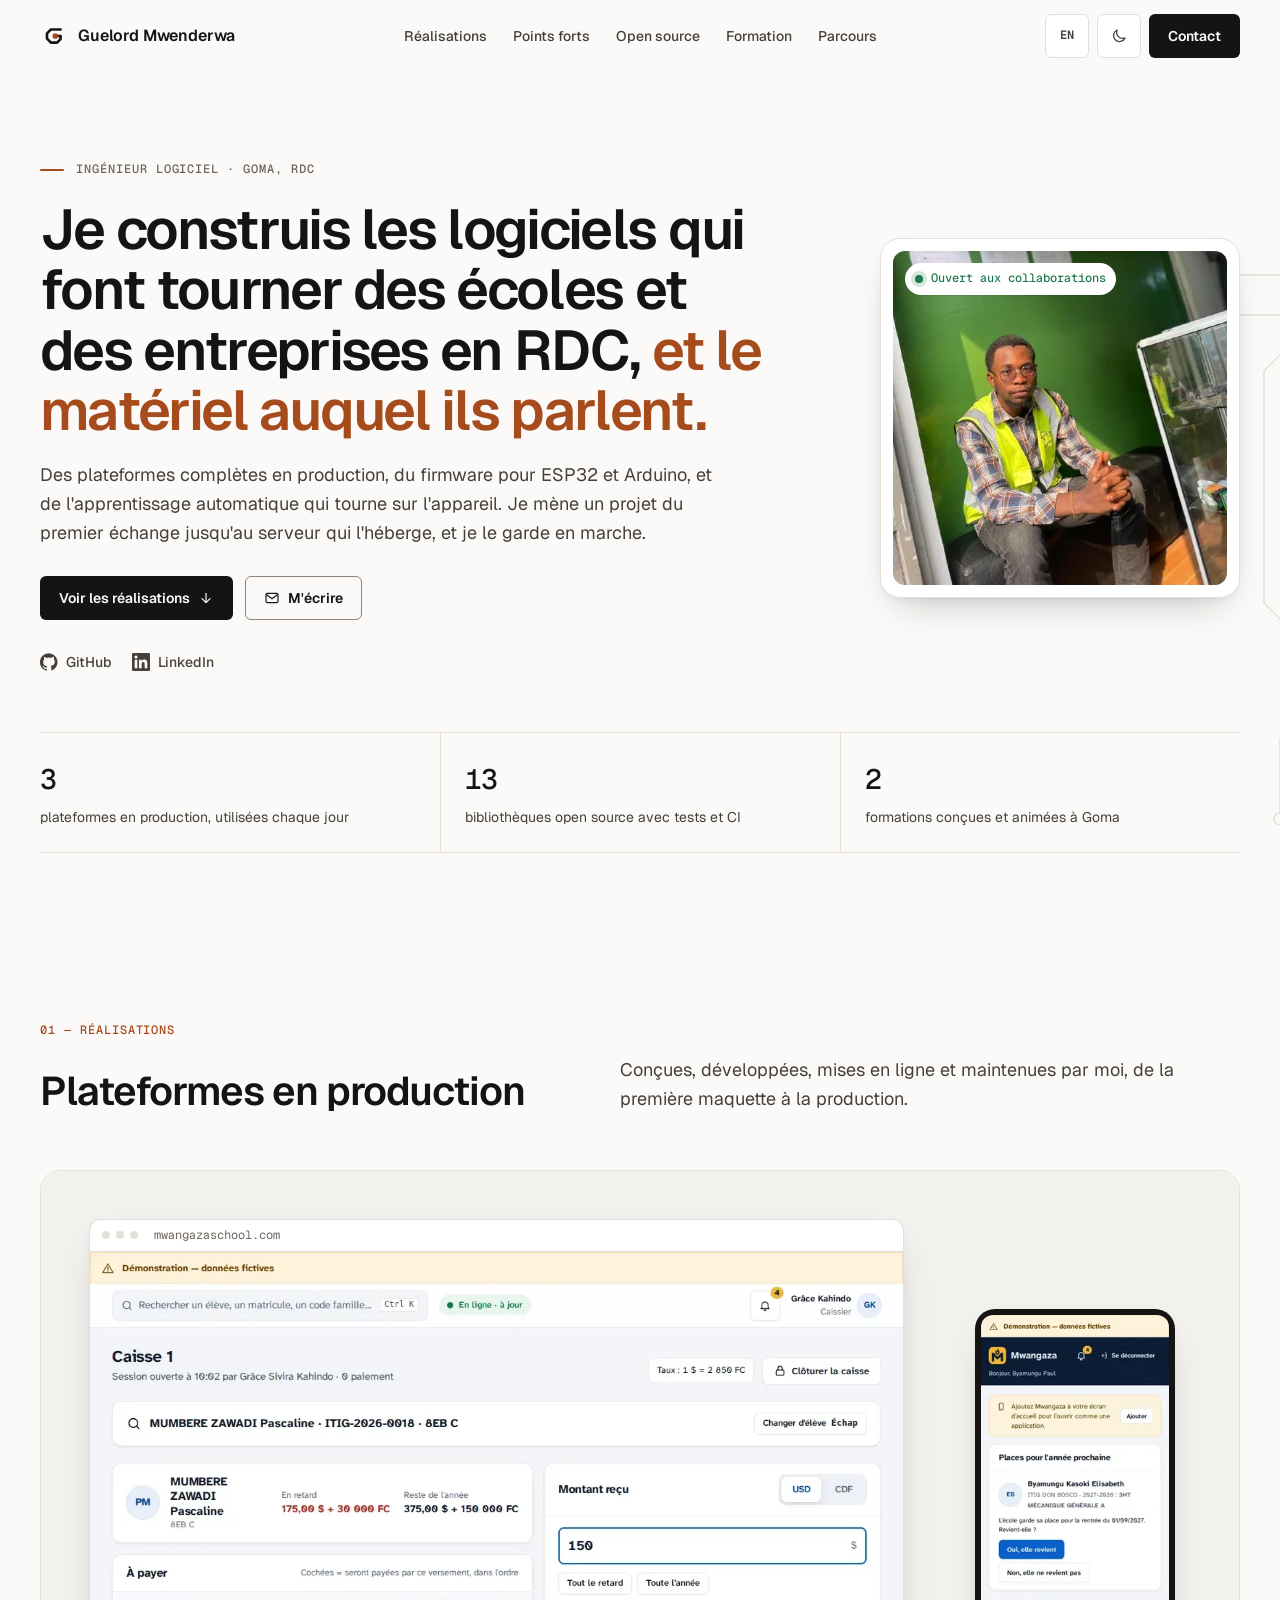
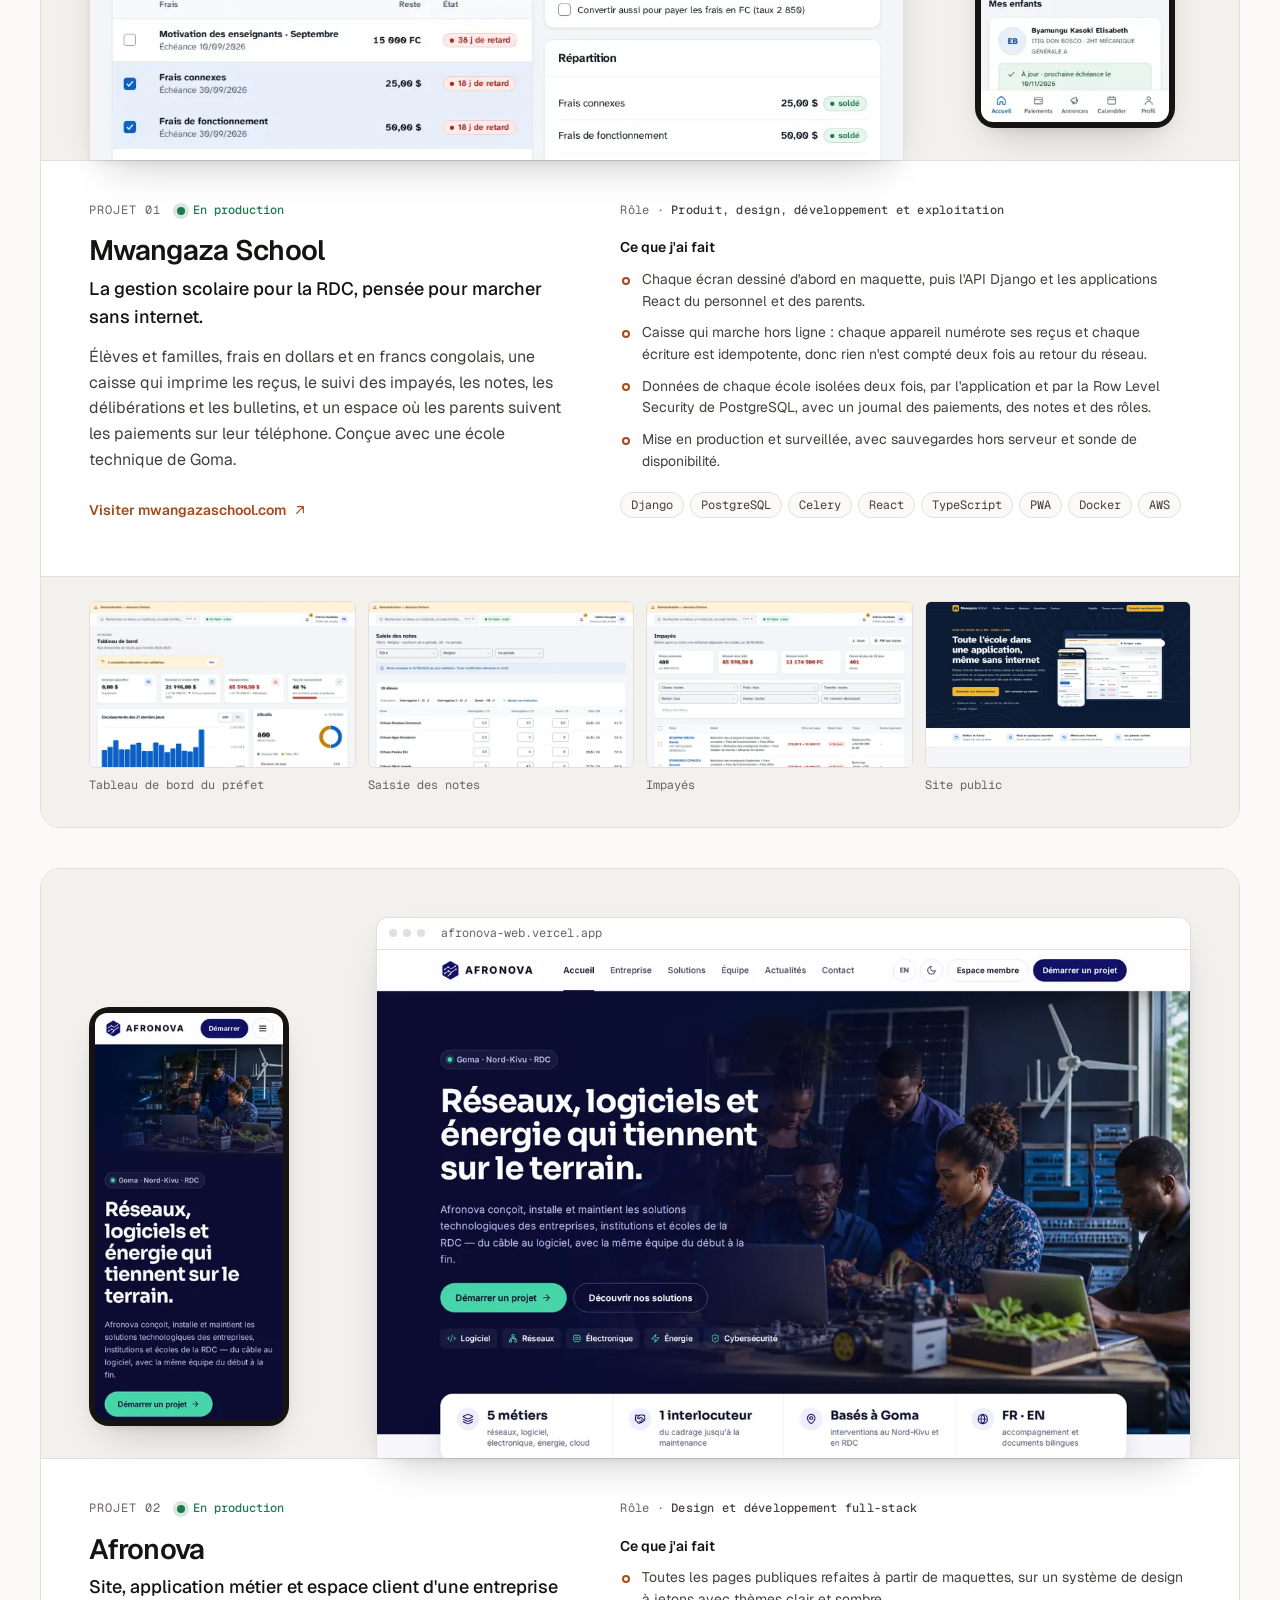
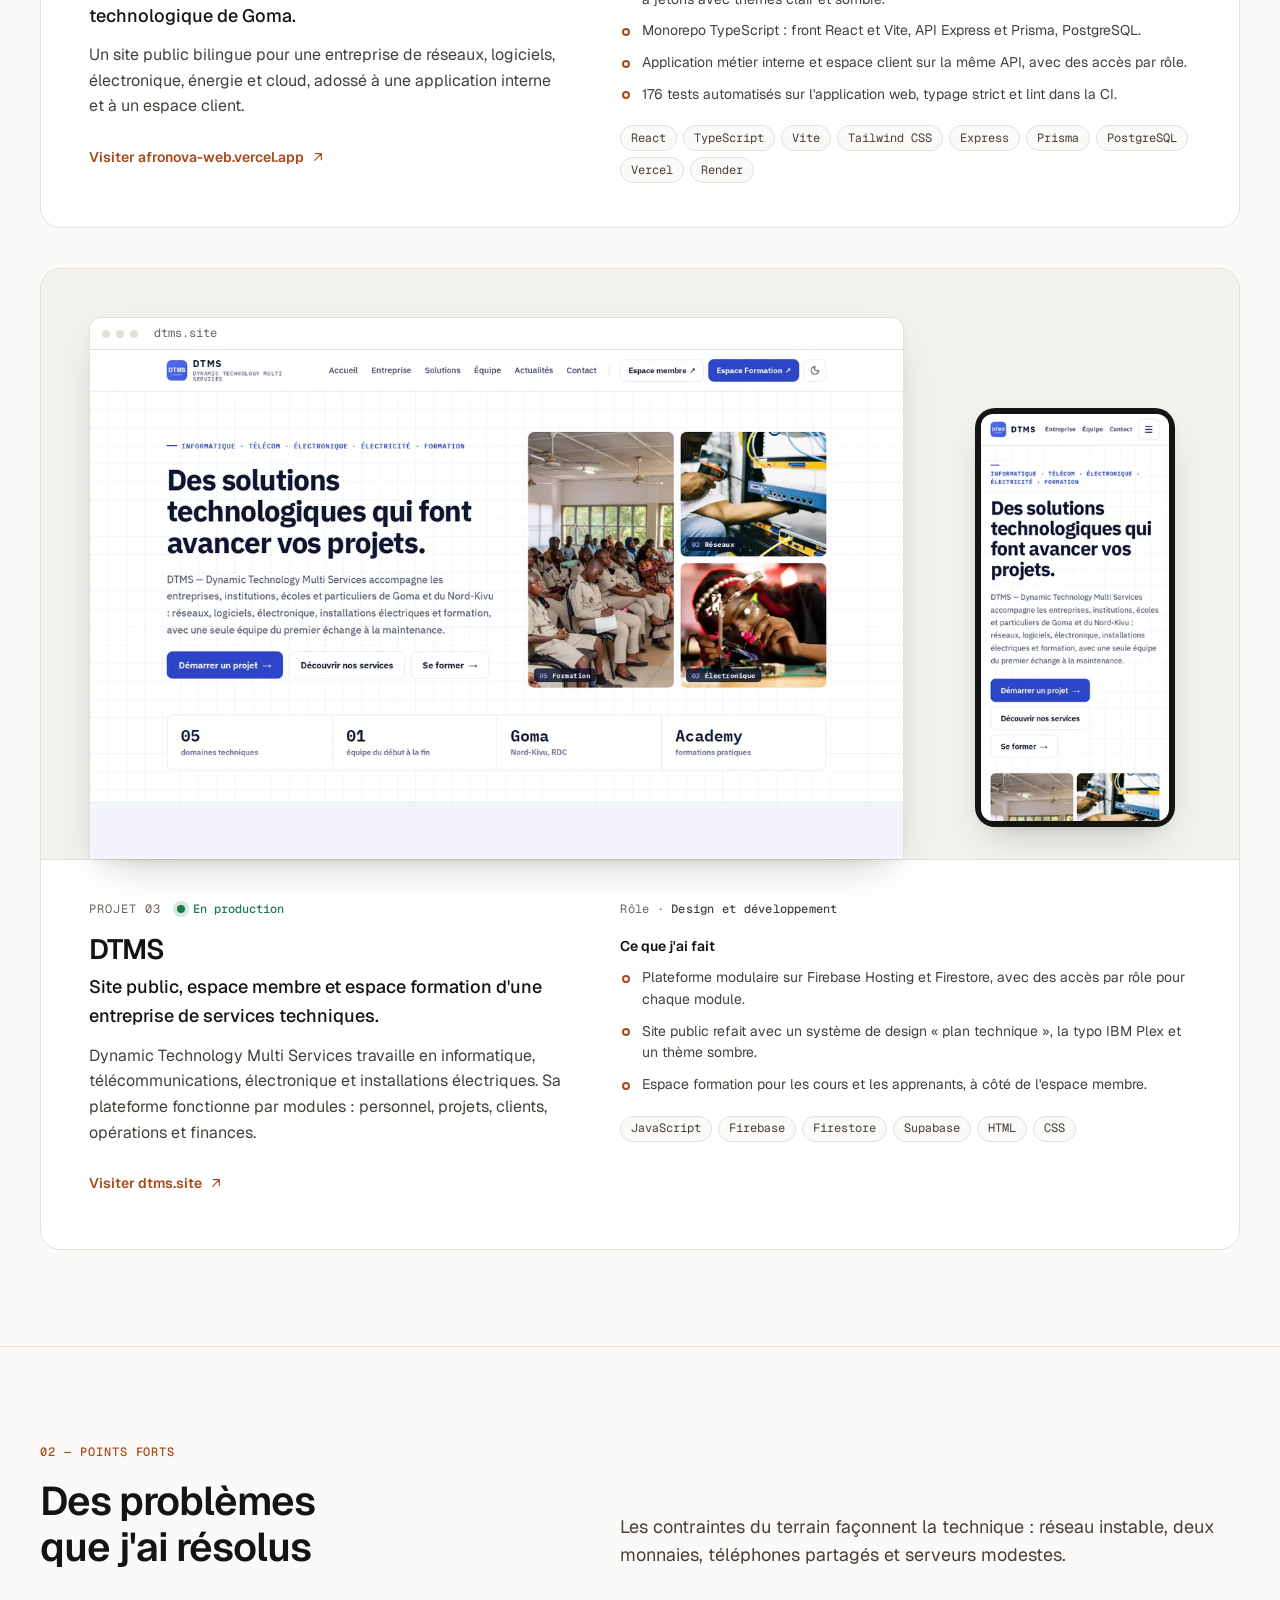
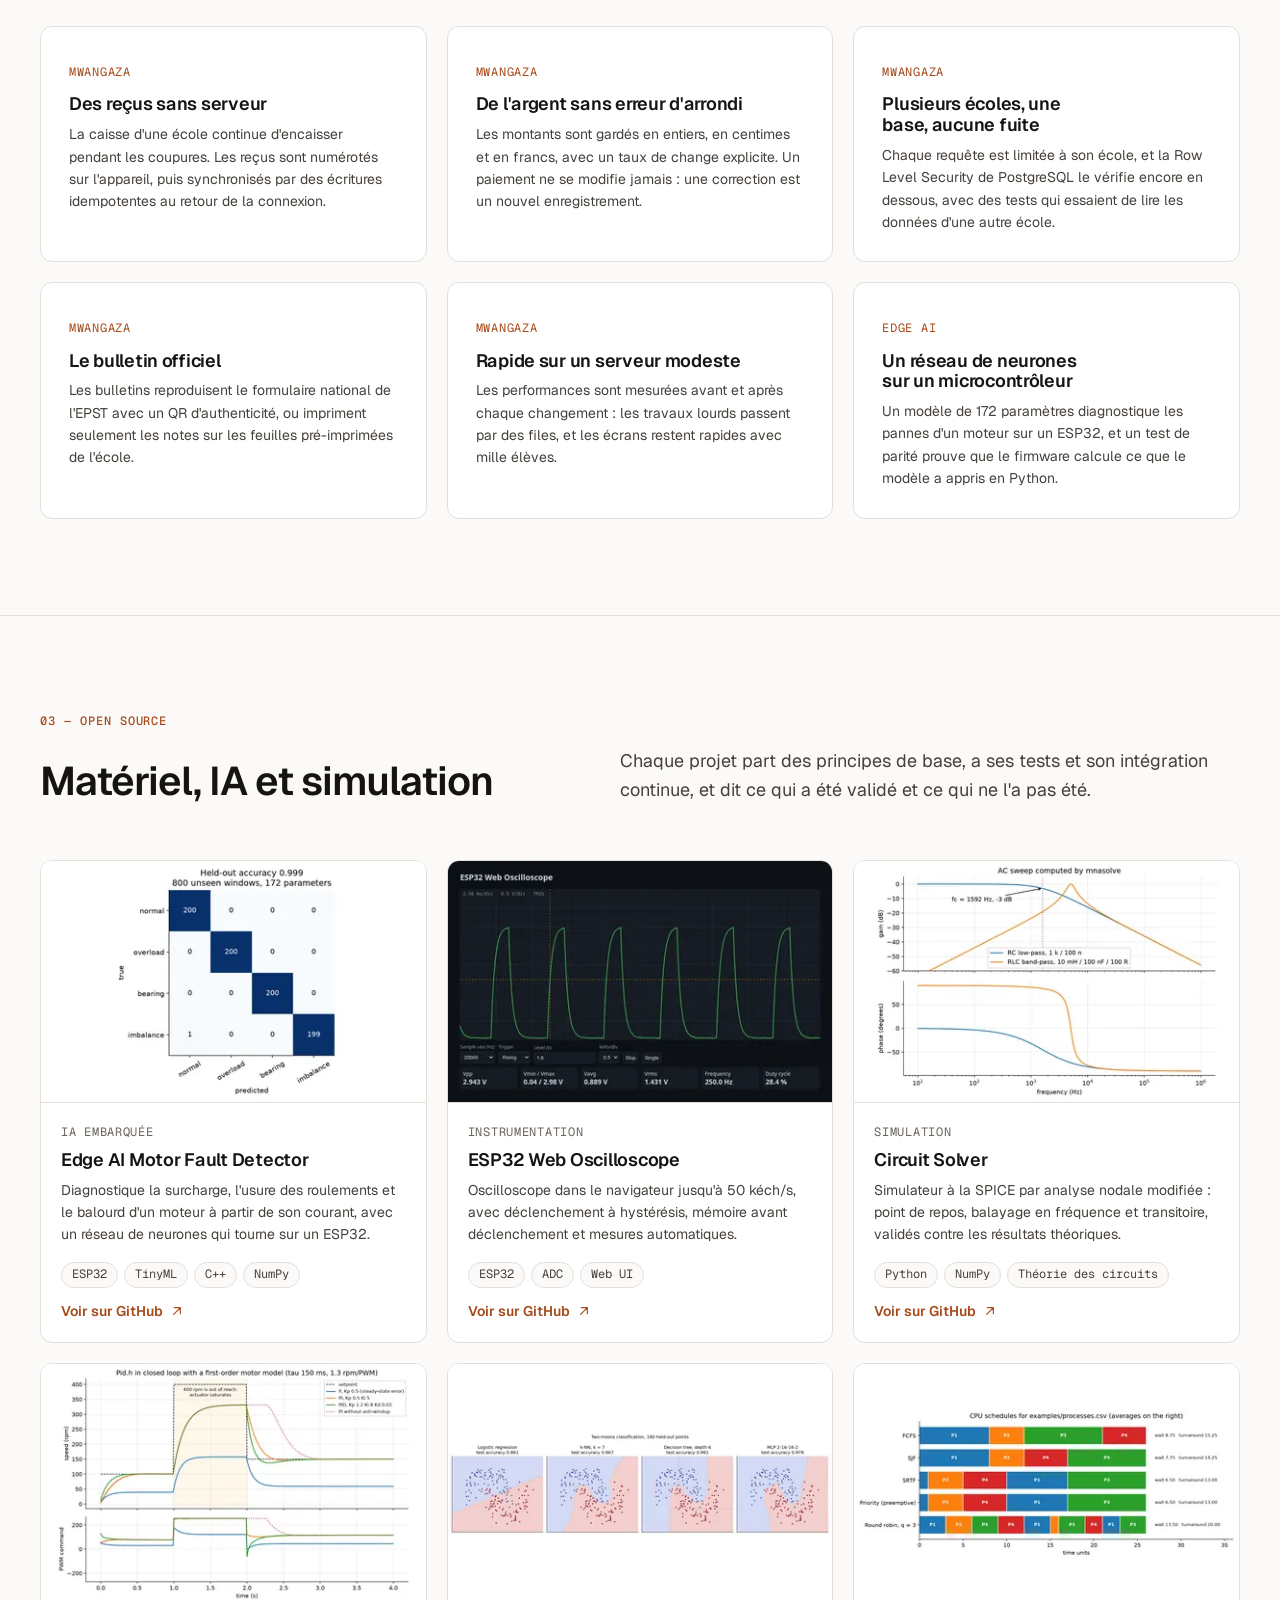
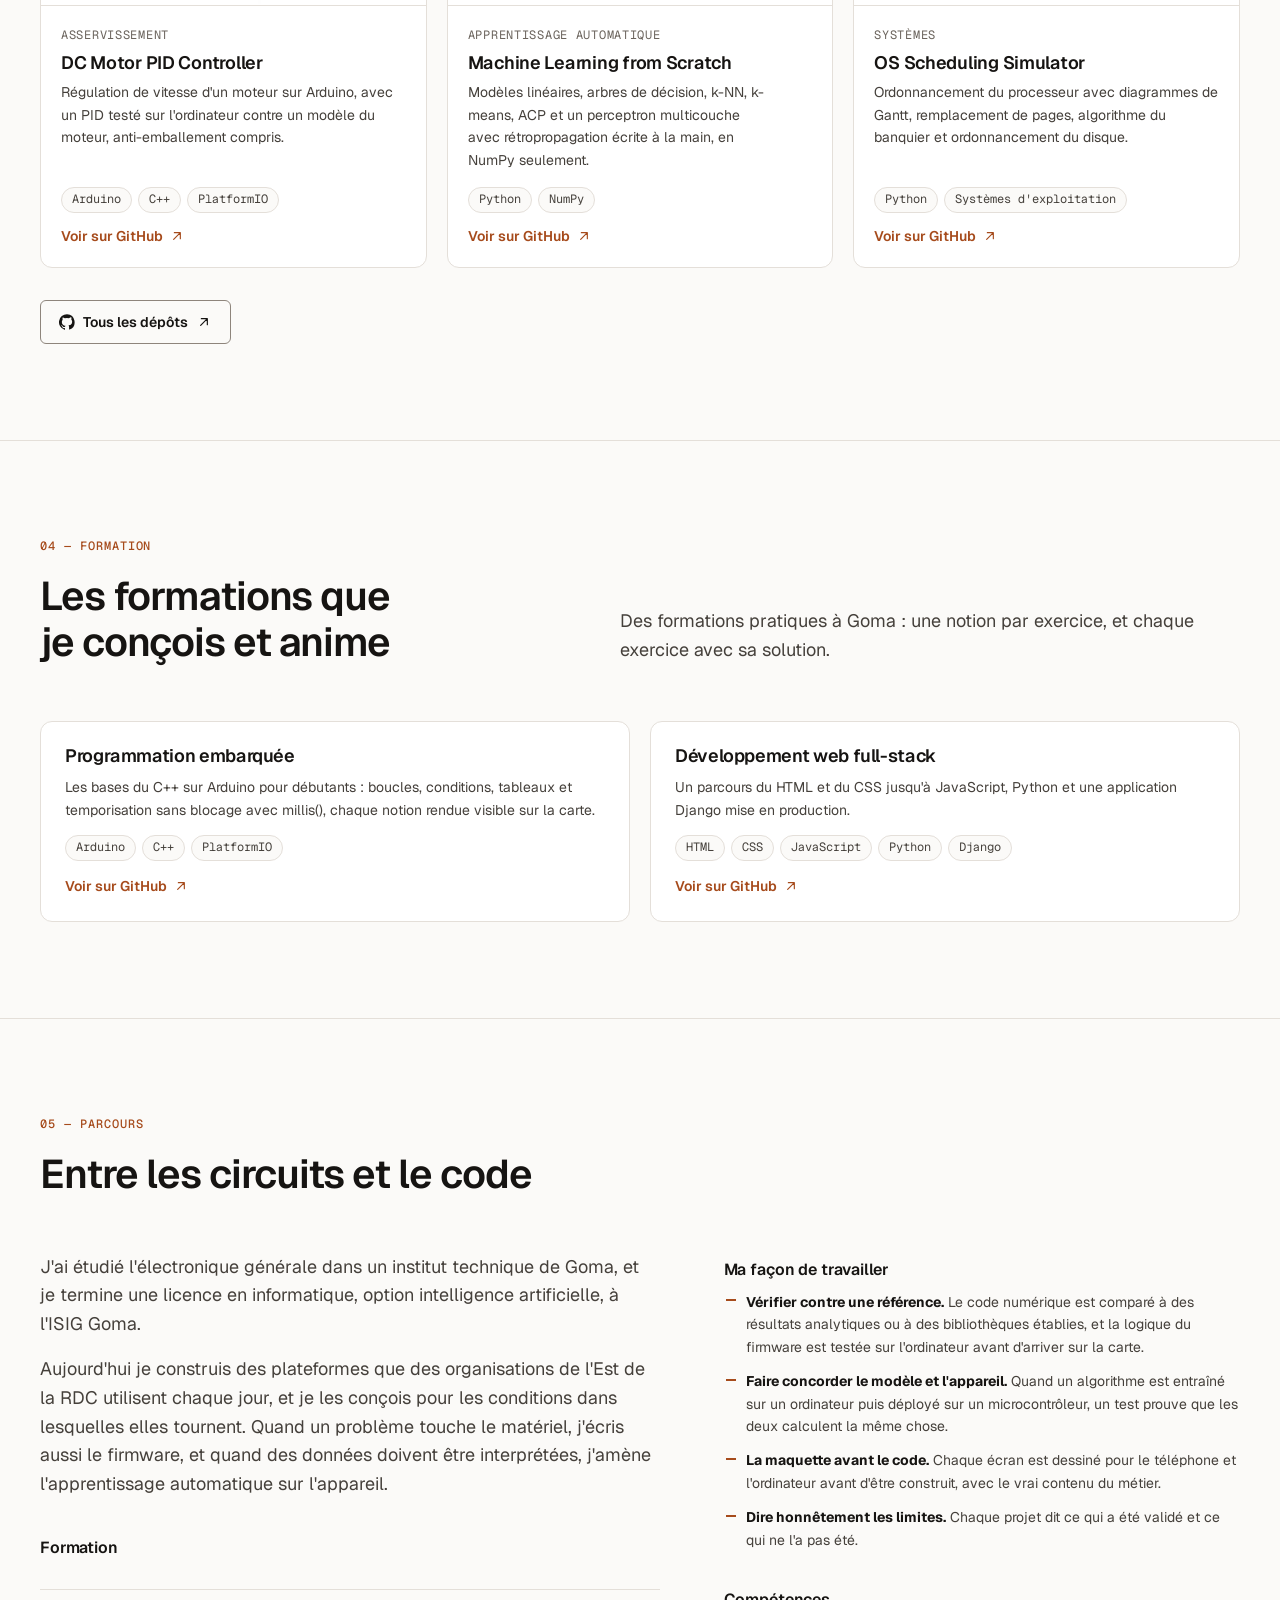
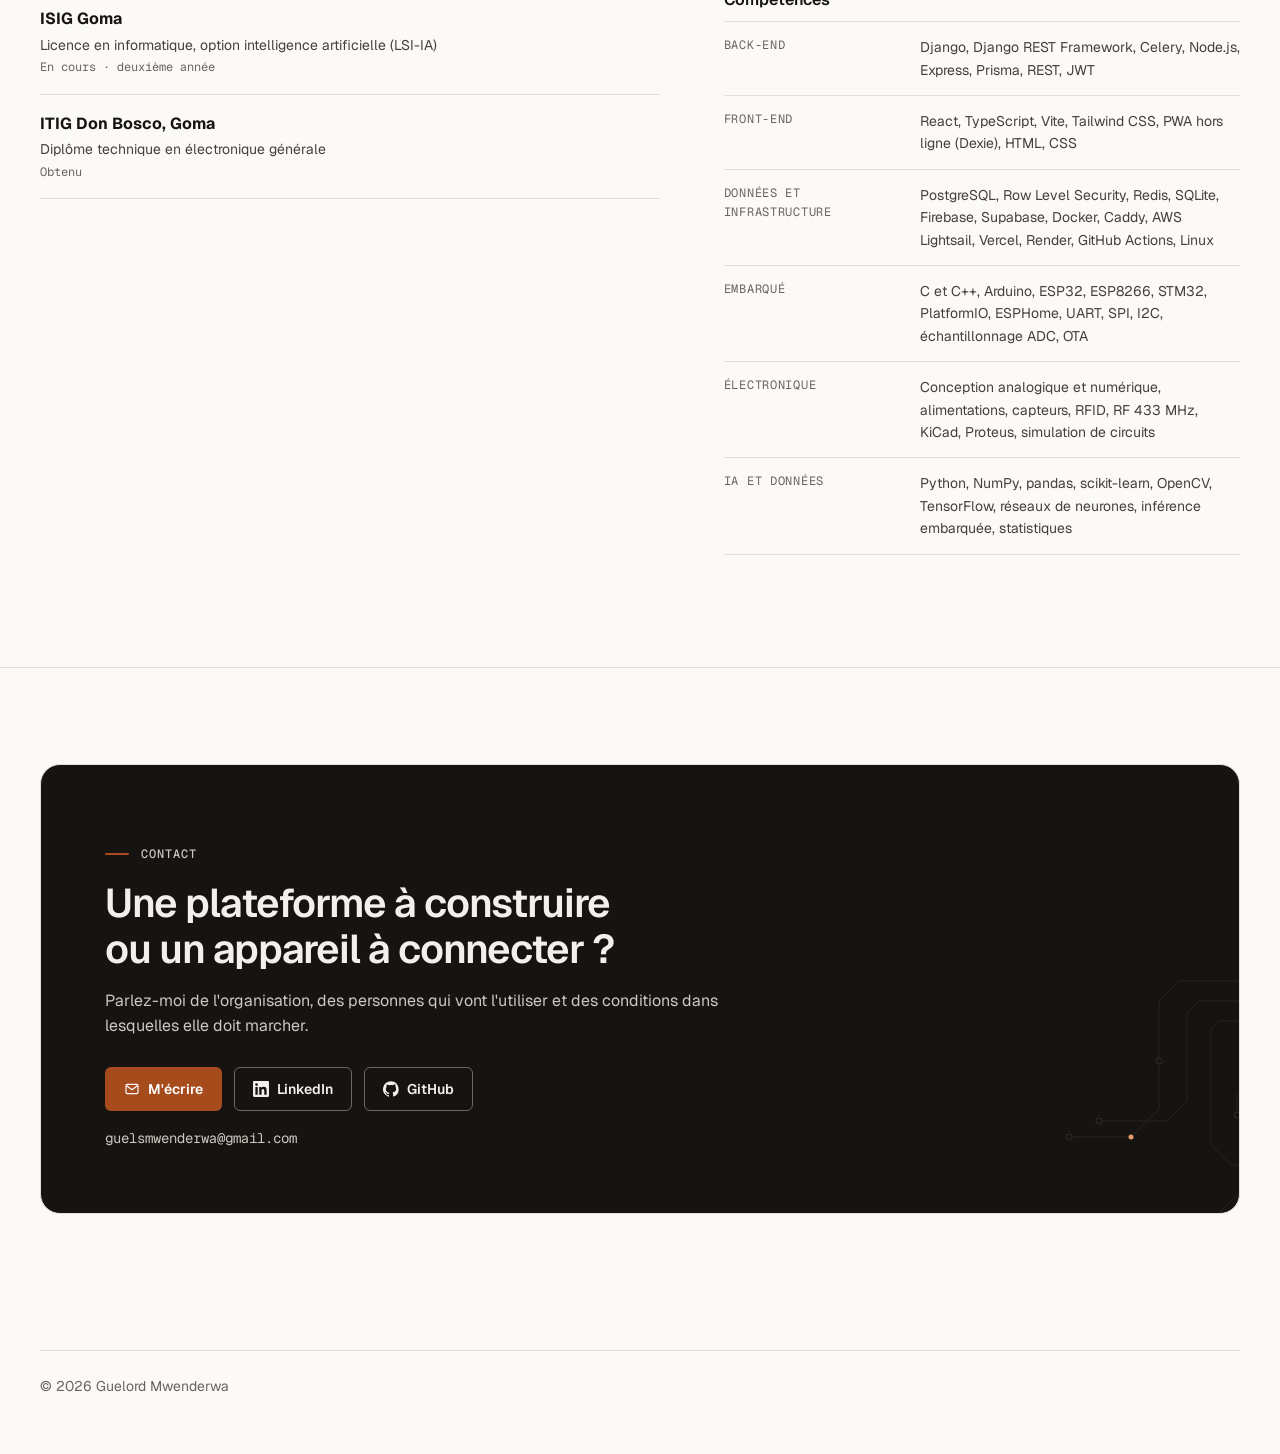
==== commit 50254da7: "refactor: ne garder que l'utile pour qui veut contacter ou voir le travail Pied de page réduit au co" ====
--- a/fr/index.html
+++ b/fr/index.html
@@ -69,7 +69,6 @@
       <figure class="portrait-card">
         <img src="../assets/img/portrait-460.webp" srcset="../assets/img/portrait-240.webp 240w, ../assets/img/portrait-460.webp 460w" sizes="(min-width: 1024px) 336px, (min-width: 400px) 336px, 86vw" width="460" height="460" alt="Guelord Mwenderwa, assis, en gilet haute visibilité" fetchpriority="high">
         <span class="status">Ouvert aux collaborations</span>
-        <figcaption class="portrait-meta"><strong>Guelord Mwenderwa</strong><span>Goma, RDC · UTC+2</span></figcaption>
       </figure>
     </div>
     <div class="facts"><div class="fact"><span class="fact-value">3</span><span class="fact-label">plateformes en production, utilisées chaque jour</span></div><div class="fact"><span class="fact-value">13</span><span class="fact-label">bibliothèques open source avec tests et CI</span></div><div class="fact"><span class="fact-value">2</span><span class="fact-label">formations conçues et animées à Goma</span></div></div>
@@ -77,7 +76,7 @@
 </section>
 <section class="section" id="work" aria-labelledby="work-title">
   <div class="container">
-    <div class="section-head"><p class="section-index">01 — Réalisations</p><h2 id="work-title">Plateformes en production</h2><p>Chacune est dessinée en maquettes pour le téléphone et l&#x27;ordinateur, construite avec des tests et une intégration continue, puis mise en ligne et surveillée par moi. Elles sont présentées ici par leur site en ligne.</p></div>
+    <div class="section-head"><p class="section-index">01 — Réalisations</p><h2 id="work-title">Plateformes en production</h2><p>Conçues, développées, mises en ligne et maintenues par moi, de la première maquette à la production.</p></div>
     <div class="cases">
 <article class="case" id="mwangaza" aria-labelledby="mwangaza-title">
   <div class="case-visual">
@@ -95,8 +94,8 @@
     <div class="case-details">
       <p class="case-role">Rôle · <strong>Produit, design, développement et exploitation</strong></p>
       <p class="case-did">Ce que j&#x27;ai fait</p>
-      <ul class="case-list"><li>Chaque écran dessiné d&#x27;abord en maquette, puis l&#x27;API Django et les applications React du personnel et des parents.</li><li>Caisse qui marche hors ligne : chaque appareil numérote ses reçus et chaque écriture est idempotente, donc rien n&#x27;est compté deux fois au retour du réseau.</li><li>Données de chaque école isolées deux fois, par l&#x27;application et par la Row Level Security de PostgreSQL, avec un journal des paiements, des notes et des rôles.</li><li>Hébergée sur un serveur AWS Lightsail de 2 Go derrière Caddy, avec sauvegardes hors serveur, suivi des erreurs et sonde de disponibilité.</li></ul>
-      <div class="chips"><span class="chip">Django</span><span class="chip">PostgreSQL</span><span class="chip">Celery</span><span class="chip">React</span><span class="chip">TypeScript</span><span class="chip">PWA</span><span class="chip">Docker</span><span class="chip">Caddy</span><span class="chip">AWS</span></div>
+      <ul class="case-list"><li>Chaque écran dessiné d&#x27;abord en maquette, puis l&#x27;API Django et les applications React du personnel et des parents.</li><li>Caisse qui marche hors ligne : chaque appareil numérote ses reçus et chaque écriture est idempotente, donc rien n&#x27;est compté deux fois au retour du réseau.</li><li>Données de chaque école isolées deux fois, par l&#x27;application et par la Row Level Security de PostgreSQL, avec un journal des paiements, des notes et des rôles.</li><li>Mise en production et surveillée, avec sauvegardes hors serveur et sonde de disponibilité.</li></ul>
+      <div class="chips"><span class="chip">Django</span><span class="chip">PostgreSQL</span><span class="chip">Celery</span><span class="chip">React</span><span class="chip">TypeScript</span><span class="chip">PWA</span><span class="chip">Docker</span><span class="chip">AWS</span></div>
     </div>
   </div>
   <div class="gallery" role="group" aria-label="Autres écrans" tabindex="0"><figure><img src="../assets/img/mwangaza-dashboard-1184.webp" srcset="../assets/img/mwangaza-dashboard-592.webp 592w, ../assets/img/mwangaza-dashboard-1184.webp 1184w" sizes="(min-width: 1024px) 270px, 72vw" width="1184" height="740" alt="Tableau de bord du préfet" loading="lazy" decoding="async"><figcaption>Tableau de bord du préfet</figcaption></figure><figure><img src="../assets/img/mwangaza-grades-1184.webp" srcset="../assets/img/mwangaza-grades-592.webp 592w, ../assets/img/mwangaza-grades-1184.webp 1184w" sizes="(min-width: 1024px) 270px, 72vw" width="1184" height="740" alt="Saisie des notes" loading="lazy" decoding="async"><figcaption>Saisie des notes</figcaption></figure><figure><img src="../assets/img/mwangaza-unpaid-1184.webp" srcset="../assets/img/mwangaza-unpaid-592.webp 592w, ../assets/img/mwangaza-unpaid-1184.webp 1184w" sizes="(min-width: 1024px) 270px, 72vw" width="1184" height="740" alt="Impayés" loading="lazy" decoding="async"><figcaption>Impayés</figcaption></figure><figure><img src="../assets/img/mwangaza-site-1200.webp" srcset="../assets/img/mwangaza-site-720.webp 720w, ../assets/img/mwangaza-site-1200.webp 1200w" sizes="(min-width: 1024px) 270px, 72vw" width="1200" height="750" alt="Site public" loading="lazy" decoding="async"><figcaption>Site public</figcaption></figure></div>
@@ -117,7 +116,7 @@
     <div class="case-details">
       <p class="case-role">Rôle · <strong>Design et développement full-stack</strong></p>
       <p class="case-did">Ce que j&#x27;ai fait</p>
-      <ul class="case-list"><li>Toutes les pages publiques refaites à partir de maquettes, sur un système de design à jetons avec thèmes clair et sombre.</li><li>Monorepo TypeScript : front React et Vite, API Express et Prisma, PostgreSQL.</li><li>Si l&#x27;API ne répond pas, le site affiche un contenu prévu à l&#x27;avance : le visiteur ne voit jamais de section vide.</li><li>176 tests automatisés sur l&#x27;application web, typage strict et lint dans la CI.</li></ul>
+      <ul class="case-list"><li>Toutes les pages publiques refaites à partir de maquettes, sur un système de design à jetons avec thèmes clair et sombre.</li><li>Monorepo TypeScript : front React et Vite, API Express et Prisma, PostgreSQL.</li><li>Application métier interne et espace client sur la même API, avec des accès par rôle.</li><li>176 tests automatisés sur l&#x27;application web, typage strict et lint dans la CI.</li></ul>
       <div class="chips"><span class="chip">React</span><span class="chip">TypeScript</span><span class="chip">Vite</span><span class="chip">Tailwind CSS</span><span class="chip">Express</span><span class="chip">Prisma</span><span class="chip">PostgreSQL</span><span class="chip">Vercel</span><span class="chip">Render</span></div>
     </div>
   </div>
@@ -150,7 +149,7 @@
 <section class="section" id="highlights" aria-labelledby="highlights-title">
   <div class="container">
     <div class="section-head"><p class="section-index">02 — Points forts</p><h2 id="highlights-title">Des problèmes que j&#x27;ai résolus</h2><p>Les contraintes du terrain façonnent la technique : réseau instable, deux monnaies, téléphones partagés et serveurs modestes.</p></div>
-    <div class="highlights"><article class="highlight"><p class="mono">Mwangaza</p><h3>Des reçus sans serveur</h3><p>La caisse d&#x27;une école continue d&#x27;encaisser pendant les coupures. Les reçus sont numérotés sur l&#x27;appareil, puis synchronisés par des écritures idempotentes au retour de la connexion.</p></article><article class="highlight"><p class="mono">Mwangaza</p><h3>De l&#x27;argent sans erreur d&#x27;arrondi</h3><p>Les montants sont gardés en entiers, en centimes et en francs, avec un taux de change explicite. Un paiement ne se modifie jamais : une correction est un nouvel enregistrement.</p></article><article class="highlight"><p class="mono">Mwangaza</p><h3>Plusieurs écoles, une base, aucune fuite</h3><p>Chaque requête est limitée à son école, et la Row Level Security de PostgreSQL le vérifie encore en dessous, avec des tests qui essaient de lire les données d&#x27;une autre école.</p></article><article class="highlight"><p class="mono">Mwangaza</p><h3>Le bulletin officiel</h3><p>Les bulletins reproduisent le formulaire national de l&#x27;EPST avec un QR d&#x27;authenticité, ou impriment seulement les notes sur les feuilles pré-imprimées de l&#x27;école.</p></article><article class="highlight"><p class="mono">Mwangaza</p><h3>Rapide sur un serveur de 2 Go</h3><p>La mémoire est mesurée avant et après chaque changement : les grosses bibliothèques se chargent à la demande, les longs travaux passent par des files, et aucun PDF n&#x27;est produit pendant une requête web.</p></article><article class="highlight"><p class="mono">Edge AI</p><h3>Un réseau de neurones sur un microcontrôleur</h3><p>Un modèle de 172 paramètres diagnostique les pannes d&#x27;un moteur sur un ESP32, et un test de parité prouve que le firmware calcule ce que le modèle a appris en Python.</p></article></div>
+    <div class="highlights"><article class="highlight"><p class="mono">Mwangaza</p><h3>Des reçus sans serveur</h3><p>La caisse d&#x27;une école continue d&#x27;encaisser pendant les coupures. Les reçus sont numérotés sur l&#x27;appareil, puis synchronisés par des écritures idempotentes au retour de la connexion.</p></article><article class="highlight"><p class="mono">Mwangaza</p><h3>De l&#x27;argent sans erreur d&#x27;arrondi</h3><p>Les montants sont gardés en entiers, en centimes et en francs, avec un taux de change explicite. Un paiement ne se modifie jamais : une correction est un nouvel enregistrement.</p></article><article class="highlight"><p class="mono">Mwangaza</p><h3>Plusieurs écoles, une base, aucune fuite</h3><p>Chaque requête est limitée à son école, et la Row Level Security de PostgreSQL le vérifie encore en dessous, avec des tests qui essaient de lire les données d&#x27;une autre école.</p></article><article class="highlight"><p class="mono">Mwangaza</p><h3>Le bulletin officiel</h3><p>Les bulletins reproduisent le formulaire national de l&#x27;EPST avec un QR d&#x27;authenticité, ou impriment seulement les notes sur les feuilles pré-imprimées de l&#x27;école.</p></article><article class="highlight"><p class="mono">Mwangaza</p><h3>Rapide sur un serveur modeste</h3><p>Les performances sont mesurées avant et après chaque changement : les travaux lourds passent par des files, et les écrans restent rapides avec mille élèves.</p></article><article class="highlight"><p class="mono">Edge AI</p><h3>Un réseau de neurones sur un microcontrôleur</h3><p>Un modèle de 172 paramètres diagnostique les pannes d&#x27;un moteur sur un ESP32, et un test de parité prouve que le firmware calcule ce que le modèle a appris en Python.</p></article></div>
   </div>
 </section>
 <section class="section" id="open-source" aria-labelledby="open-source-title">
@@ -217,10 +216,7 @@
     <span class="project-cta">Voir sur GitHub<svg viewBox="0 0 24 24" aria-hidden="true" focusable="false"><path fill="none" stroke="currentColor" stroke-width="1.75" stroke-linecap="round" stroke-linejoin="round" d="M7 17 17 7M8 7h9v9"/></svg></span>
   </div>
 </a></div>
-    <div class="more">
-      <div class="more-head"><h3>Autres bibliothèques et outils</h3><a class="link-arrow" href="https://github.com/GUELORD-MWENDERWA?tab=repositories">Tous les dépôts<svg viewBox="0 0 24 24" aria-hidden="true" focusable="false"><path fill="none" stroke="currentColor" stroke-width="1.75" stroke-linecap="round" stroke-linejoin="round" d="M7 17 17 7M8 7h9v9"/></svg></a></div>
-      <ul class="more-list"><li><a href="https://github.com/GUELORD-MWENDERWA/SYSTEME_DOMOTIQUE-_SALLE-_NFORMATIQUE"><strong>Domotique d&#x27;une salle informatique</strong><span>ESP32 : double lecteur RFID, comptage, mesure d&#x27;énergie, éclairage, intrusion.</span></a></li><li><a href="https://github.com/GUELORD-MWENDERWA/sgis-v2"><strong>sgis-v2</strong><span>API REST de gestion scolaire, présences par QR et RFID.</span></a></li><li><a href="https://github.com/GUELORD-MWENDERWA/arduino-component-tester"><strong>arduino-component-tester</strong><span>Résistance à gamme automatique, capacité et identification des diodes.</span></a></li><li><a href="https://github.com/GUELORD-MWENDERWA/electronics-toolkit"><strong>electronics-toolkit</strong><span>Calculateur : code couleur, séries E, NE555, ampli-op, régulateurs.</span></a></li><li><a href="https://github.com/GUELORD-MWENDERWA/logic-circuit-toolkit"><strong>logic-circuit-toolkit</strong><span>Expressions booléennes, simplification de Quine-McCluskey, simulation de portes.</span></a></li><li><a href="https://github.com/GUELORD-MWENDERWA/numerical-analysis-toolkit"><strong>numerical-analysis-toolkit</strong><span>Racines, interpolation, intégration, Runge-Kutta, systèmes linéaires.</span></a></li><li><a href="https://github.com/GUELORD-MWENDERWA/statistics-from-scratch"><strong>statistics-from-scratch</strong><span>Lois, tests d&#x27;hypothèse et régression, validés contre SciPy.</span></a></li><li><a href="https://github.com/GUELORD-MWENDERWA/ipv4-network-toolkit"><strong>ipv4-network-toolkit</strong><span>Sous-réseaux, VLSM, agrégation de routes, routage à état de liens.</span></a></li><li><a href="https://github.com/GUELORD-MWENDERWA/academic-records-database"><strong>academic-records-database</strong><span>Schéma normalisé de dossiers académiques, testé sur SQLite et PostgreSQL.</span></a></li></ul>
-    </div>
+    <p class="all-repos"><a class="btn btn-outline" href="https://github.com/GUELORD-MWENDERWA?tab=repositories"><svg viewBox="0 0 24 24" aria-hidden="true" focusable="false"><path fill="currentColor" d="M12 .3a12 12 0 0 0-3.8 23.4c.6.1.8-.3.8-.6v-2c-3.3.7-4-1.6-4-1.6-.6-1.4-1.4-1.8-1.4-1.8-1-.7.1-.7.1-.7 1.2 0 1.9 1.2 1.9 1.2 1 1.8 2.8 1.3 3.5 1 0-.8.4-1.3.7-1.6-2.7-.3-5.5-1.3-5.5-6 0-1.2.5-2.3 1.3-3.1-.2-.4-.6-1.6 0-3.2 0 0 1-.3 3.3 1.2a11.5 11.5 0 0 1 6 0C17.3 4.7 18.3 5 18.3 5c.7 1.6.2 2.9.1 3.2.8.8 1.3 1.9 1.3 3.2 0 4.6-2.8 5.6-5.5 5.9.5.4.9 1.1.9 2.2v3.3c0 .3.1.7.8.6A12 12 0 0 0 12 .3"/></svg>Tous les dépôts<svg viewBox="0 0 24 24" aria-hidden="true" focusable="false"><path fill="none" stroke="currentColor" stroke-width="1.75" stroke-linecap="round" stroke-linejoin="round" d="M7 17 17 7M8 7h9v9"/></svg></a></p>
     
   </div>
 </section>
@@ -248,15 +244,12 @@
         <p>J&#x27;ai étudié l&#x27;électronique générale dans un institut technique de Goma, et je termine une licence en informatique, option intelligence artificielle, à l&#x27;ISIG Goma.</p><p>Aujourd&#x27;hui je construis des plateformes que des organisations de l&#x27;Est de la RDC utilisent chaque jour, et je les conçois pour les conditions dans lesquelles elles tournent. Quand un problème touche le matériel, j&#x27;écris aussi le firmware, et quand des données doivent être interprétées, j&#x27;amène l&#x27;apprentissage automatique sur l&#x27;appareil.</p>
         <h3 class="subhead">Formation</h3>
         <ul class="timeline"><li><strong>ISIG Goma</strong><span>Licence en informatique, option intelligence artificielle (LSI-IA)</span><span class="mono">En cours · deuxième année</span></li><li><strong>ITIG Don Bosco, Goma</strong><span>Diplôme technique en électronique générale</span><span class="mono">Obtenu</span></li></ul>
+      </div>
+      <div class="about-side">
         <h3 class="subhead">Ma façon de travailler</h3>
         <ul class="principles"><li><strong>Vérifier contre une référence.</strong> Le code numérique est comparé à des résultats analytiques ou à des bibliothèques établies, et la logique du firmware est testée sur l&#x27;ordinateur avant d&#x27;arriver sur la carte.</li><li><strong>Faire concorder le modèle et l&#x27;appareil.</strong> Quand un algorithme est entraîné sur un ordinateur puis déployé sur un microcontrôleur, un test prouve que les deux calculent la même chose.</li><li><strong>La maquette avant le code.</strong> Chaque écran est dessiné pour le téléphone et l&#x27;ordinateur avant d&#x27;être construit, avec le vrai contenu du métier.</li><li><strong>Dire honnêtement les limites.</strong> Chaque projet dit ce qui a été validé et ce qui ne l&#x27;a pas été.</li></ul>
         <h3 class="subhead">Compétences</h3>
         <dl class="skills"><div><dt>Back-end</dt><dd>Django, Django REST Framework, Celery, Node.js, Express, Prisma, REST, JWT</dd></div><div><dt>Front-end</dt><dd>React, TypeScript, Vite, Tailwind CSS, PWA hors ligne (Dexie), HTML, CSS</dd></div><div><dt>Données et infrastructure</dt><dd>PostgreSQL, Row Level Security, Redis, SQLite, Firebase, Supabase, Docker, Caddy, AWS Lightsail, Vercel, Render, GitHub Actions, Linux</dd></div><div><dt>Embarqué</dt><dd>C et C++, Arduino, ESP32, ESP8266, STM32, PlatformIO, ESPHome, UART, SPI, I2C, échantillonnage ADC, OTA</dd></div><div><dt>Électronique</dt><dd>Conception analogique et numérique, alimentations, capteurs, RFID, RF 433 MHz, KiCad, Proteus, simulation de circuits</dd></div><div><dt>IA et données</dt><dd>Python, NumPy, pandas, scikit-learn, OpenCV, TensorFlow, réseaux de neurones, inférence embarquée, statistiques</dd></div></dl>
-      </div>
-      <div class="about-side">
-        <figure class="about-figure"><img src="../assets/img/goma-1200.webp" srcset="../assets/img/goma-600.webp 600w, ../assets/img/goma-1200.webp 1200w" sizes="(min-width: 1024px) 480px, 92vw" width="1200" height="800" alt="Goma et le lac Kivu vus des hauteurs" loading="lazy" decoding="async">
-          <figcaption>Goma et le lac Kivu, là où je vis et travaille. <a href="https://commons.wikimedia.org/wiki/File:Kivu,Goma_and_Rubavu_On_Rwanda_Side.jpg">Photo : Ericnkurunziza, CC BY-SA 4.0</a></figcaption>
-        </figure>
       </div>
     </div>
   </div>
@@ -279,13 +272,7 @@
 </section>
 </main>
 <footer class="site-footer">
-  <div class="container">
-    <div class="footer-inner">
-      <p>© 2026 Guelord Mwenderwa · HTML et CSS statiques, sans framework, hébergés sur GitHub Pages.</p>
-      <div class="footer-links"><a href="https://github.com/GUELORD-MWENDERWA">GitHub</a><a href="https://linkedin.com/in/guelord-mwenderwa">LinkedIn</a><a href="https://github.com/GUELORD-MWENDERWA/GUELORD-MWENDERWA.github.io">Code source</a></div>
-      <p class="credits">Photo de Goma et du lac Kivu : Ericnkurunziza, CC BY-SA 4.0. Les écrans des produits montrent des données de démonstration.</p>
-    </div>
-  </div>
+  <div class="container"><div class="footer-inner"><p>© 2026 Guelord Mwenderwa</p></div></div>
 </footer>
 <script src="../assets/site.js" defer></script>
 </body>
--- a/assets/site.css
+++ b/assets/site.css
@@ -411,19 +411,13 @@
   box-shadow: var(--shadow-2);
 }
 .portrait-card img {
+  display: block;
   width: 100%;
   aspect-ratio: 1;
   object-fit: cover;
   border-radius: var(--r-md);
   background: var(--sunken);
 }
-.portrait-meta {
-  display: grid;
-  gap: 2px;
-  padding: 14px 6px 4px;
-}
-.portrait-meta strong { font-size: var(--t-sm); font-weight: 600; }
-.portrait-meta span { font-family: var(--mono); font-size: var(--t-xs); color: var(--ink-3); }
 
 .status {
   display: inline-flex;
@@ -716,27 +710,7 @@
 .project-cta { display: inline-flex; align-items: center; gap: 6px; color: var(--copper); font-weight: 600; font-size: var(--t-sm); margin-top: 4px; }
 .project-cta svg { width: 16px; height: 16px; }
 
-.more {
-  margin-top: 40px;
-  border: 1px solid var(--line);
-  border-radius: var(--r-md);
-  background: var(--card);
-  overflow: hidden;
-}
-.more-head { display: flex; flex-wrap: wrap; align-items: center; justify-content: space-between; gap: 8px 16px; padding: 16px 20px; border-bottom: 1px solid var(--line); }
-.more-head h3 { font-size: var(--t-md); }
-.more-list li { border-bottom: 1px solid var(--line-soft); }
-.more-list li:last-child { border-bottom: 0; }
-.more-list a {
-  display: grid;
-  gap: 2px;
-  padding: 14px 20px;
-  text-decoration: none;
-  min-height: 44px;
-}
-.more-list a:hover { background: var(--sunken); }
-.more-list strong { font-family: var(--mono); font-size: var(--t-sm); font-weight: 500; color: var(--ink); overflow-wrap: anywhere; }
-.more-list span { font-size: var(--t-sm); color: var(--ink-2); }
+.all-repos { margin-top: 32px; }
 
 .contribs { margin-top: 40px; display: grid; gap: 12px; }
 .contribs-head h3 { font-size: var(--t-md); letter-spacing: -0.01em; }
@@ -759,16 +733,9 @@
 
 @media (min-width: 768px) {
   .projects { grid-template-columns: repeat(2, 1fr); gap: 20px; }
-  .more-list { display: grid; grid-template-columns: repeat(2, 1fr); }
-  .more-list li:nth-last-child(2):nth-child(odd) { border-bottom: 0; }
-  .more-list li:nth-child(odd) { border-right: 1px solid var(--line-soft); }
 }
 @media (min-width: 1024px) {
   .projects { grid-template-columns: repeat(3, 1fr); }
-  .more-list { grid-template-columns: repeat(3, 1fr); }
-  .more-list li:nth-child(odd) { border-right: 0; }
-  .more-list li:not(:nth-child(3n)) { border-right: 1px solid var(--line-soft); }
-  .more-list li:nth-last-child(-n + 3) { border-bottom: 0; }
 }
 
 /* ---------- Formation ---------- */
@@ -794,10 +761,8 @@
 .about { display: grid; gap: 40px; }
 .about-text p { color: var(--ink-2); font-size: var(--t-lg); }
 .about-text p + p { margin-top: 16px; }
-.about-figure { margin: 0; }
-.about-figure img { width: 100%; aspect-ratio: 3 / 2; object-fit: cover; border-radius: var(--r-lg); border: 1px solid var(--line); }
-.about-figure figcaption { margin-top: 10px; font-size: var(--t-xs); color: var(--ink-3); font-family: var(--mono); }
-.about-figure figcaption a { color: inherit; }
+.about-text .subhead:first-of-type { margin-top: 40px; }
+.about-side .subhead:first-child { margin-top: 0; }
 
 .timeline { margin-top: 32px; display: grid; gap: 0; border-top: 1px solid var(--line); }
 .timeline li { display: grid; gap: 2px; padding: 16px 0; border-bottom: 1px solid var(--line); }
@@ -821,7 +786,7 @@
 }
 @media (min-width: 1024px) {
   .about { grid-template-columns: minmax(0, 6fr) minmax(0, 5fr); gap: 64px; }
-  .about-side { position: sticky; top: calc(var(--header-h) + 24px); align-self: start; }
+  .about-side { padding-top: 8px; }
 }
 
 /* ---------- Contact ---------- */
@@ -855,13 +820,7 @@
 /* ---------- Pied de page ---------- */
 
 .site-footer { padding: 40px 0 56px; color: var(--ink-3); font-size: var(--t-sm); }
-.footer-inner { display: grid; gap: 16px; border-top: 1px solid var(--line); padding-top: 24px; }
-.footer-inner a { color: var(--ink-2); }
-.footer-links { display: flex; flex-wrap: wrap; gap: 4px 20px; }
-.footer-links a { display: inline-flex; align-items: center; min-height: 44px; text-decoration: none; }
-.footer-links a:hover { color: var(--ink); }
-.credits { font-size: var(--t-xs); }
-@media (min-width: 768px) { .footer-inner { grid-template-columns: 1fr auto; align-items: center; } .credits { grid-column: 1 / -1; } }
+.footer-inner { border-top: 1px solid var(--line); padding-top: 24px; }
 
 /* ---------- Page 404 ---------- */
 
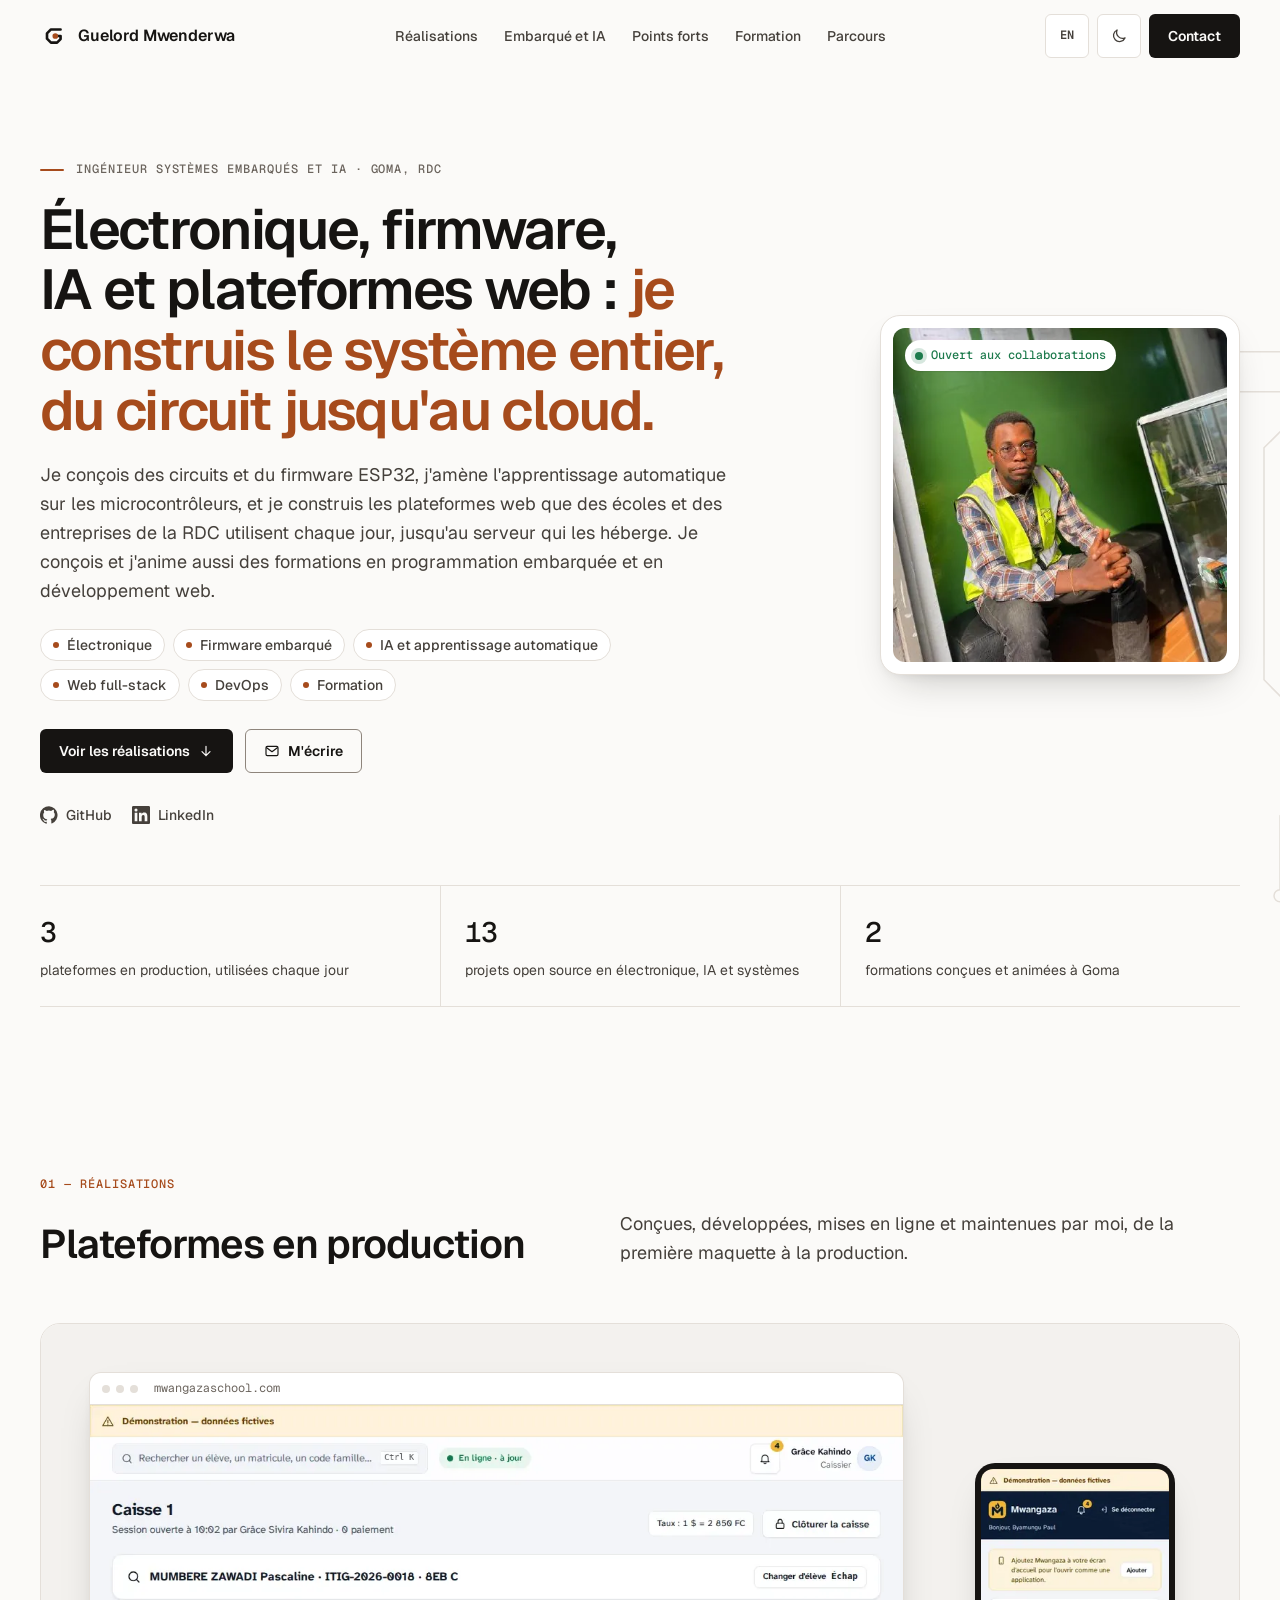
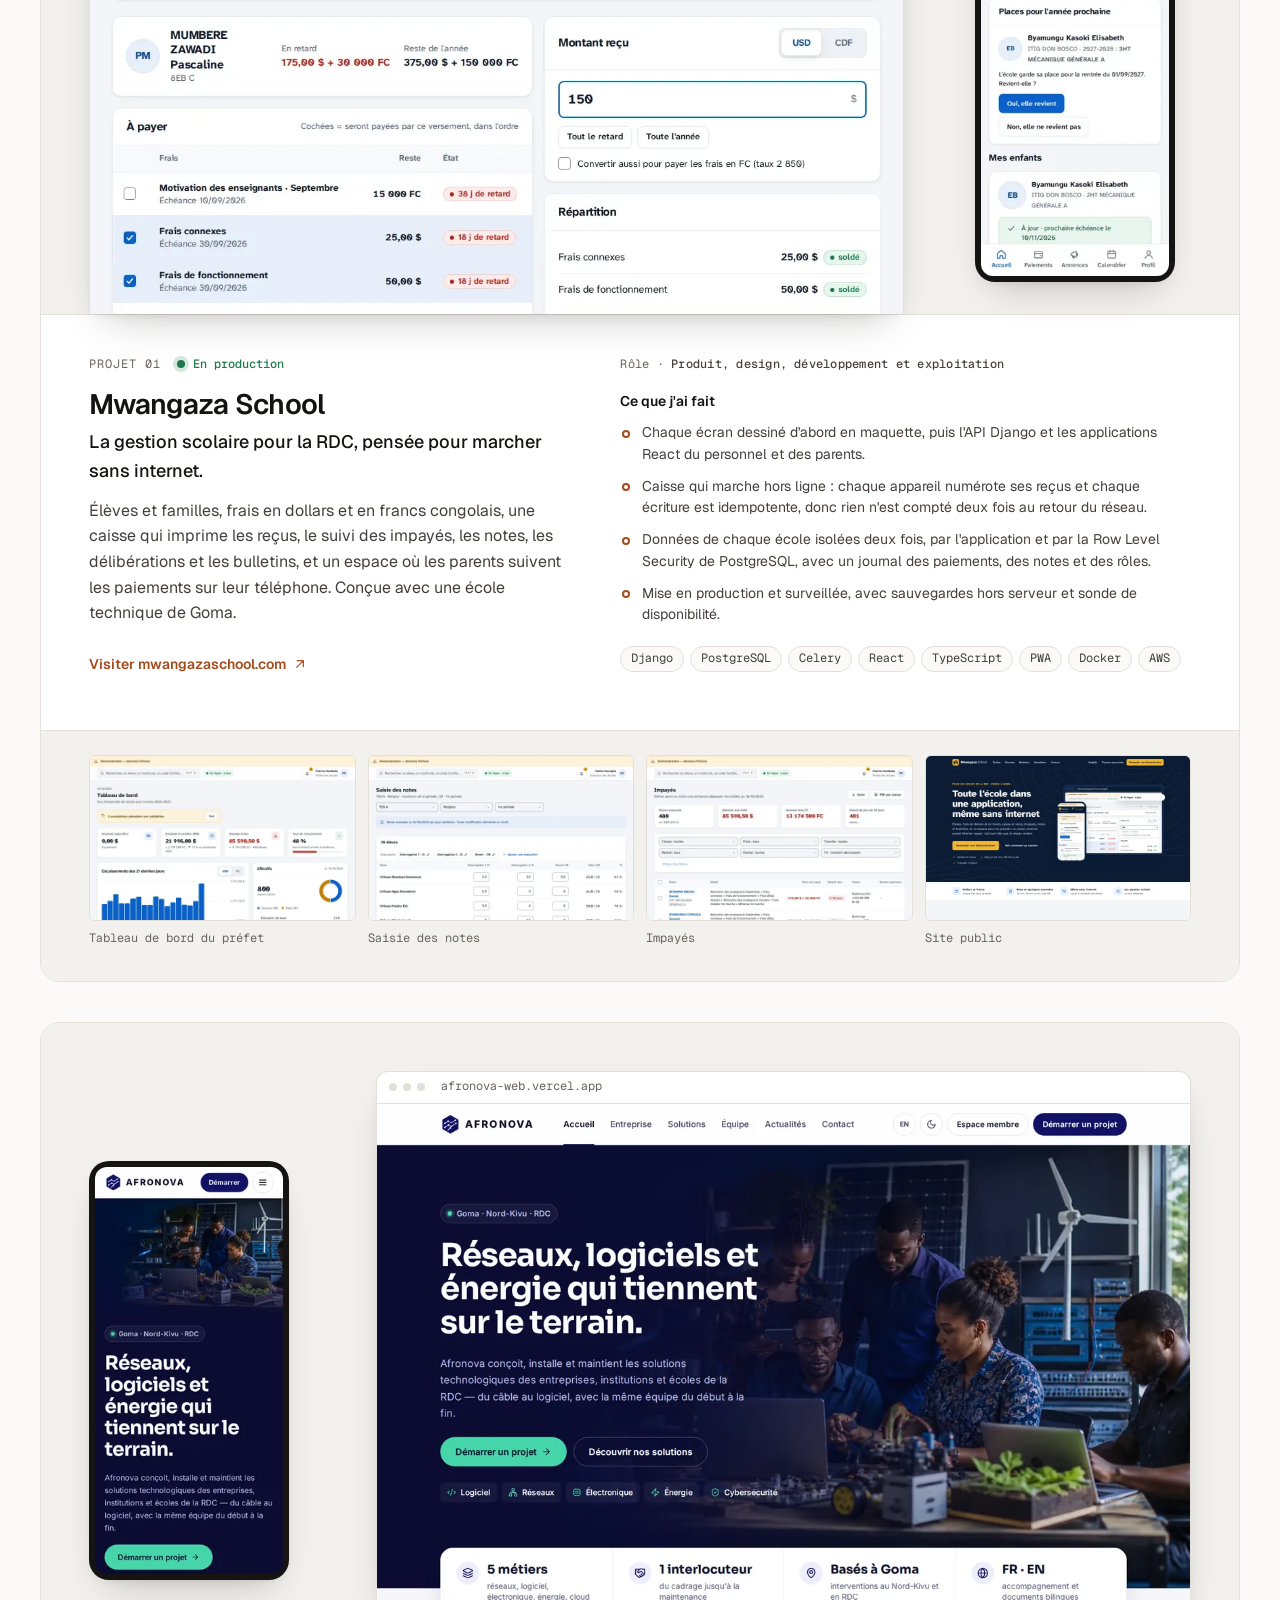
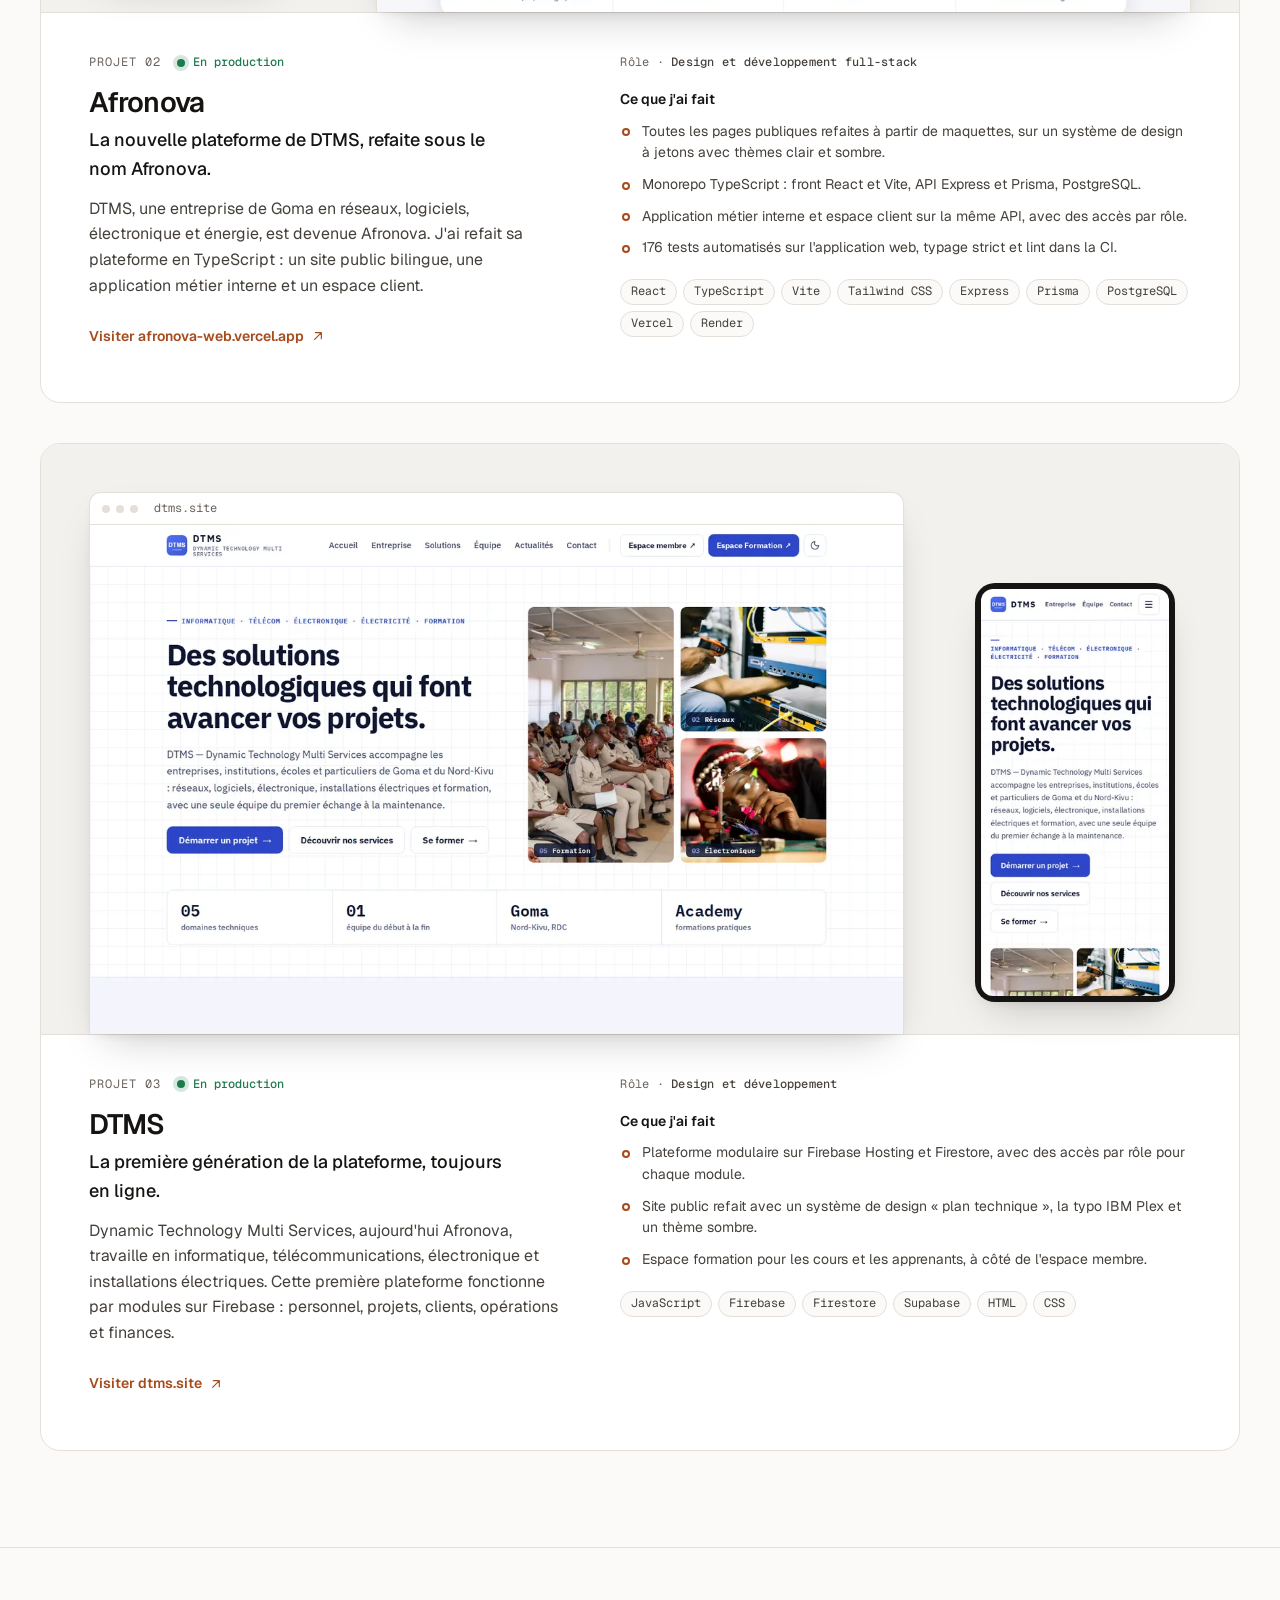
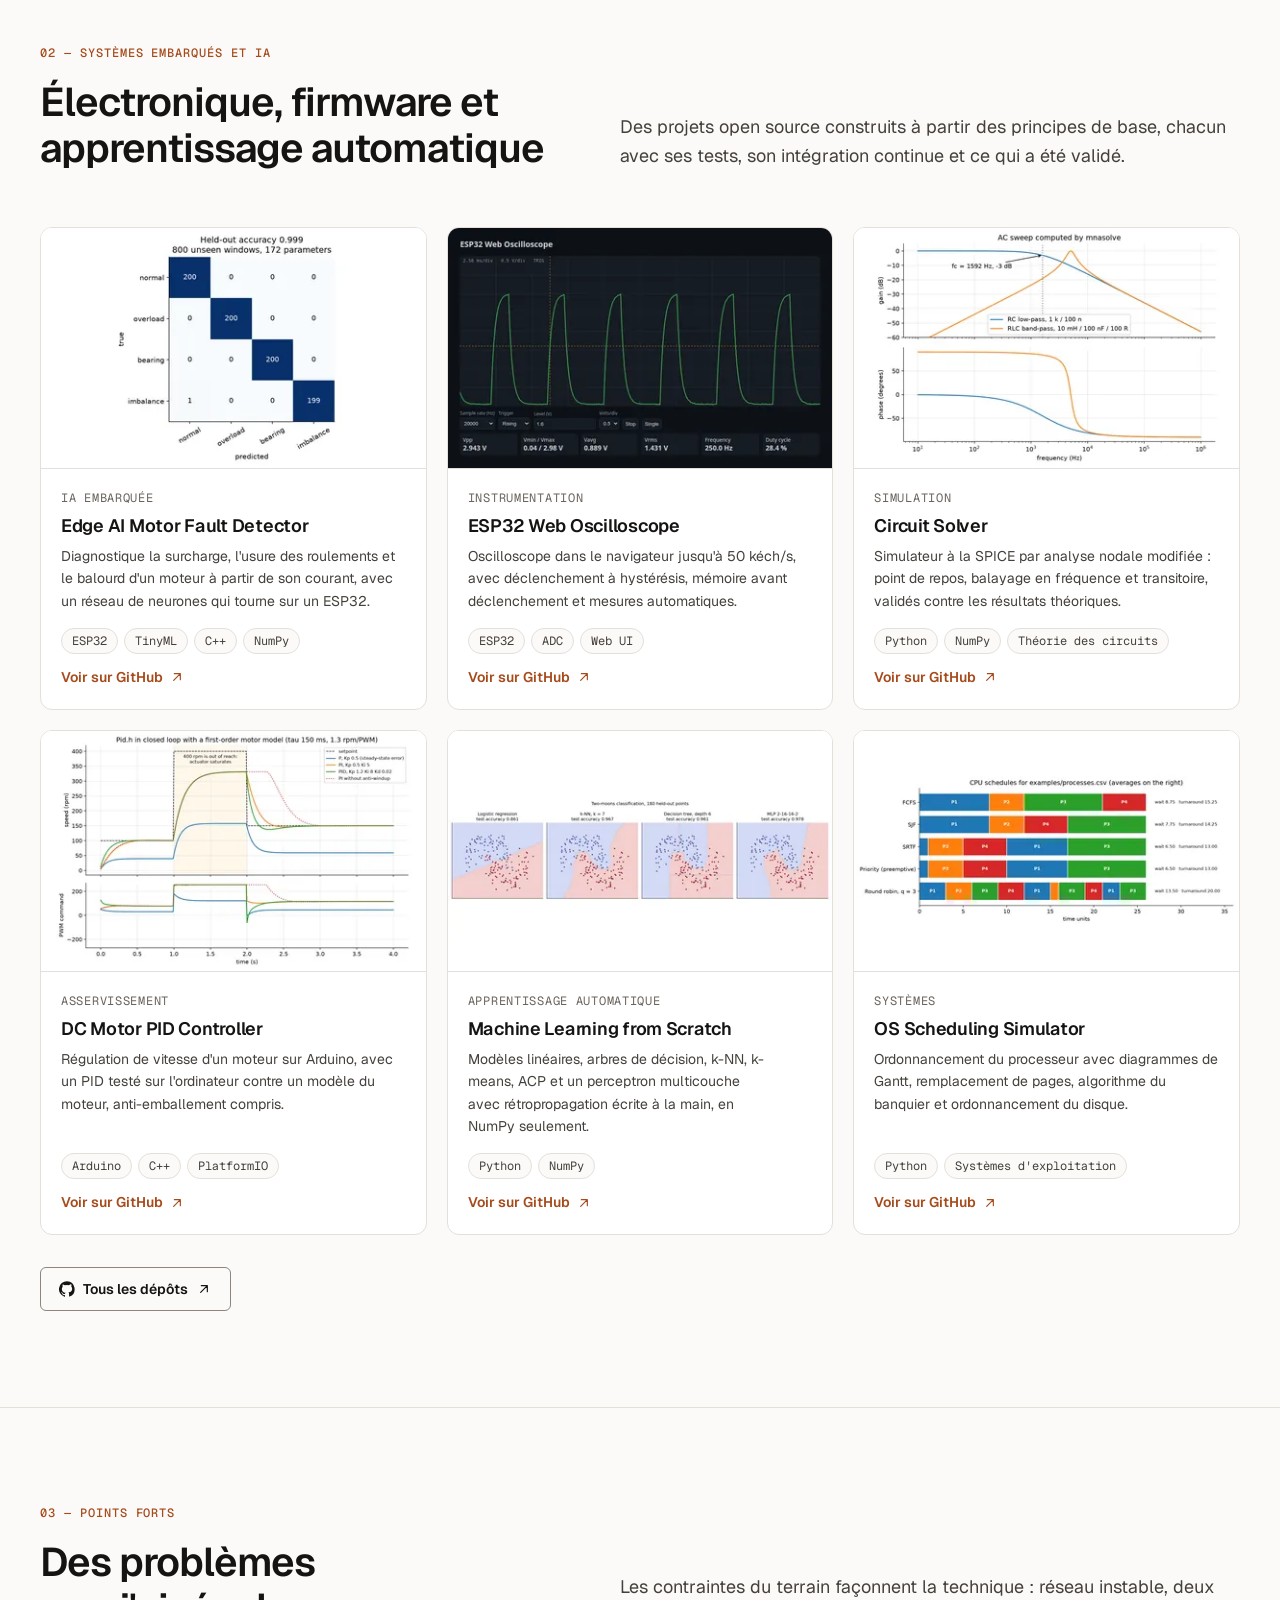
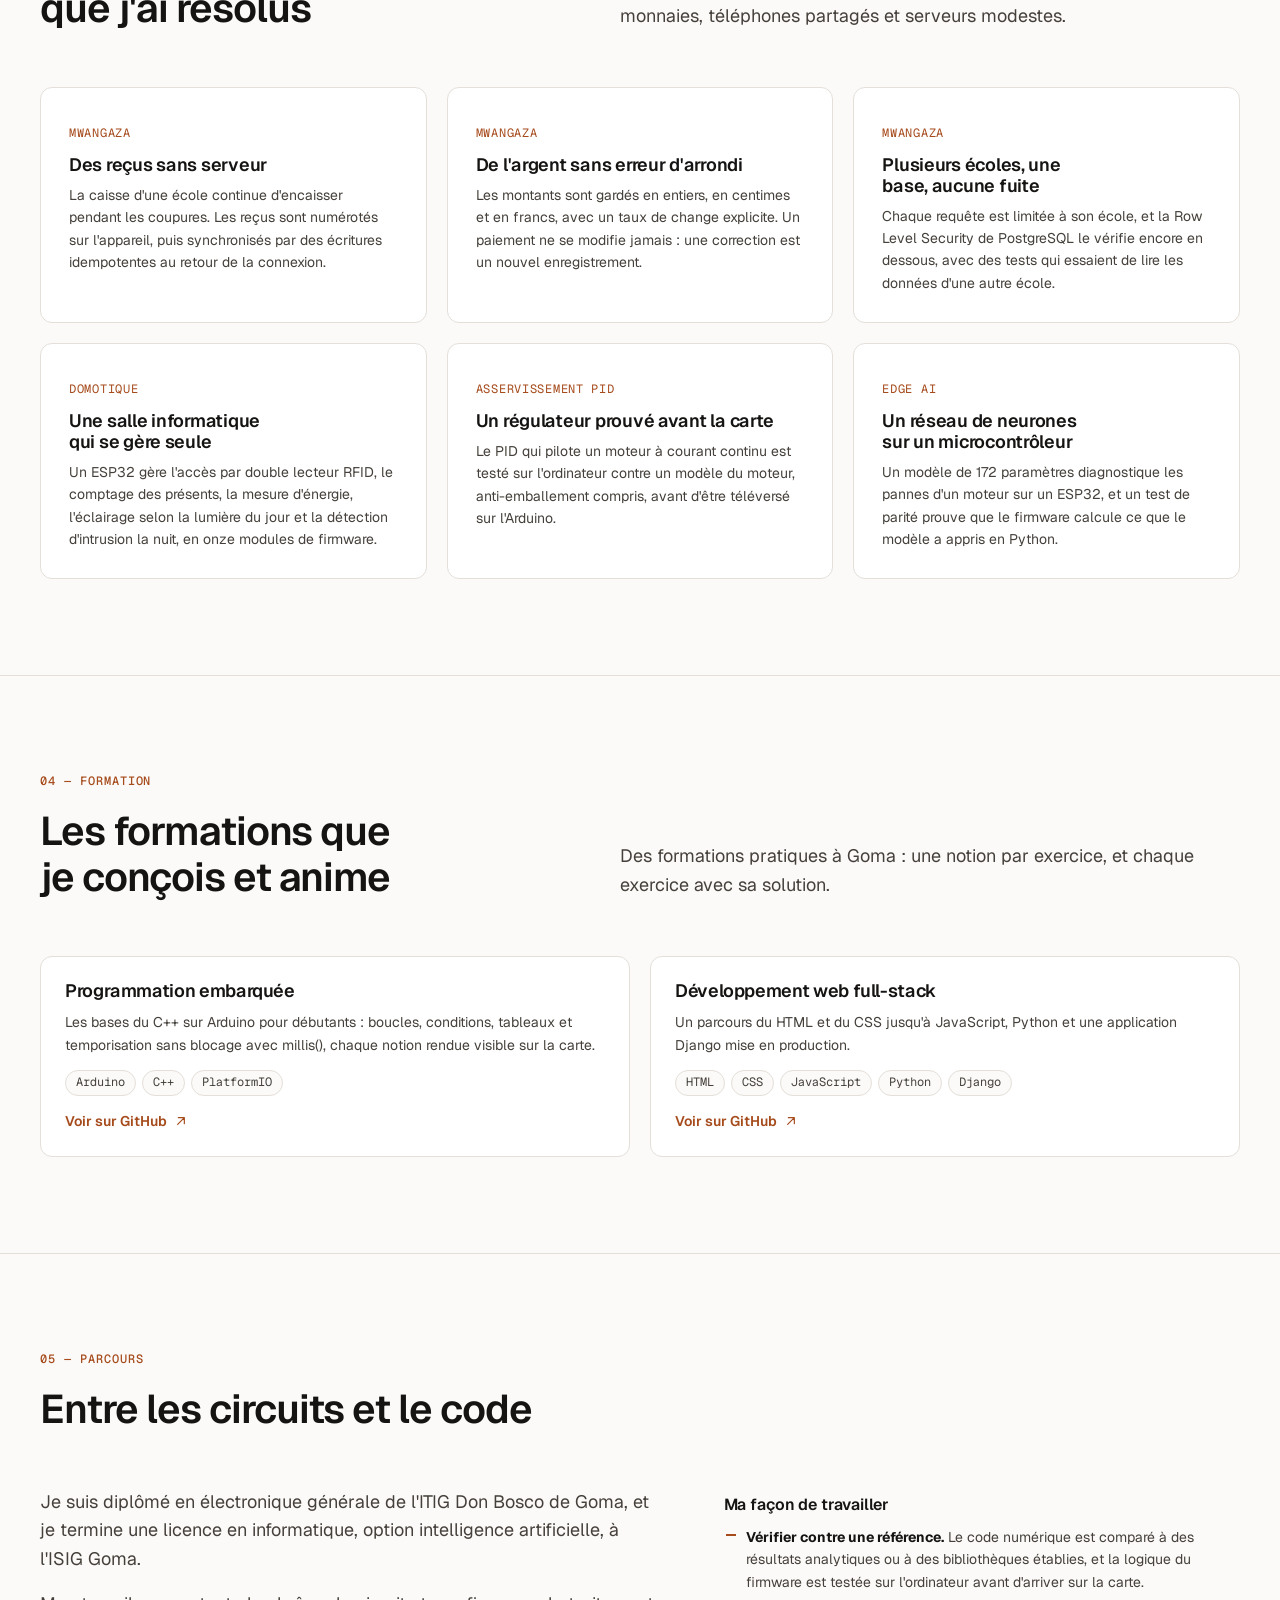
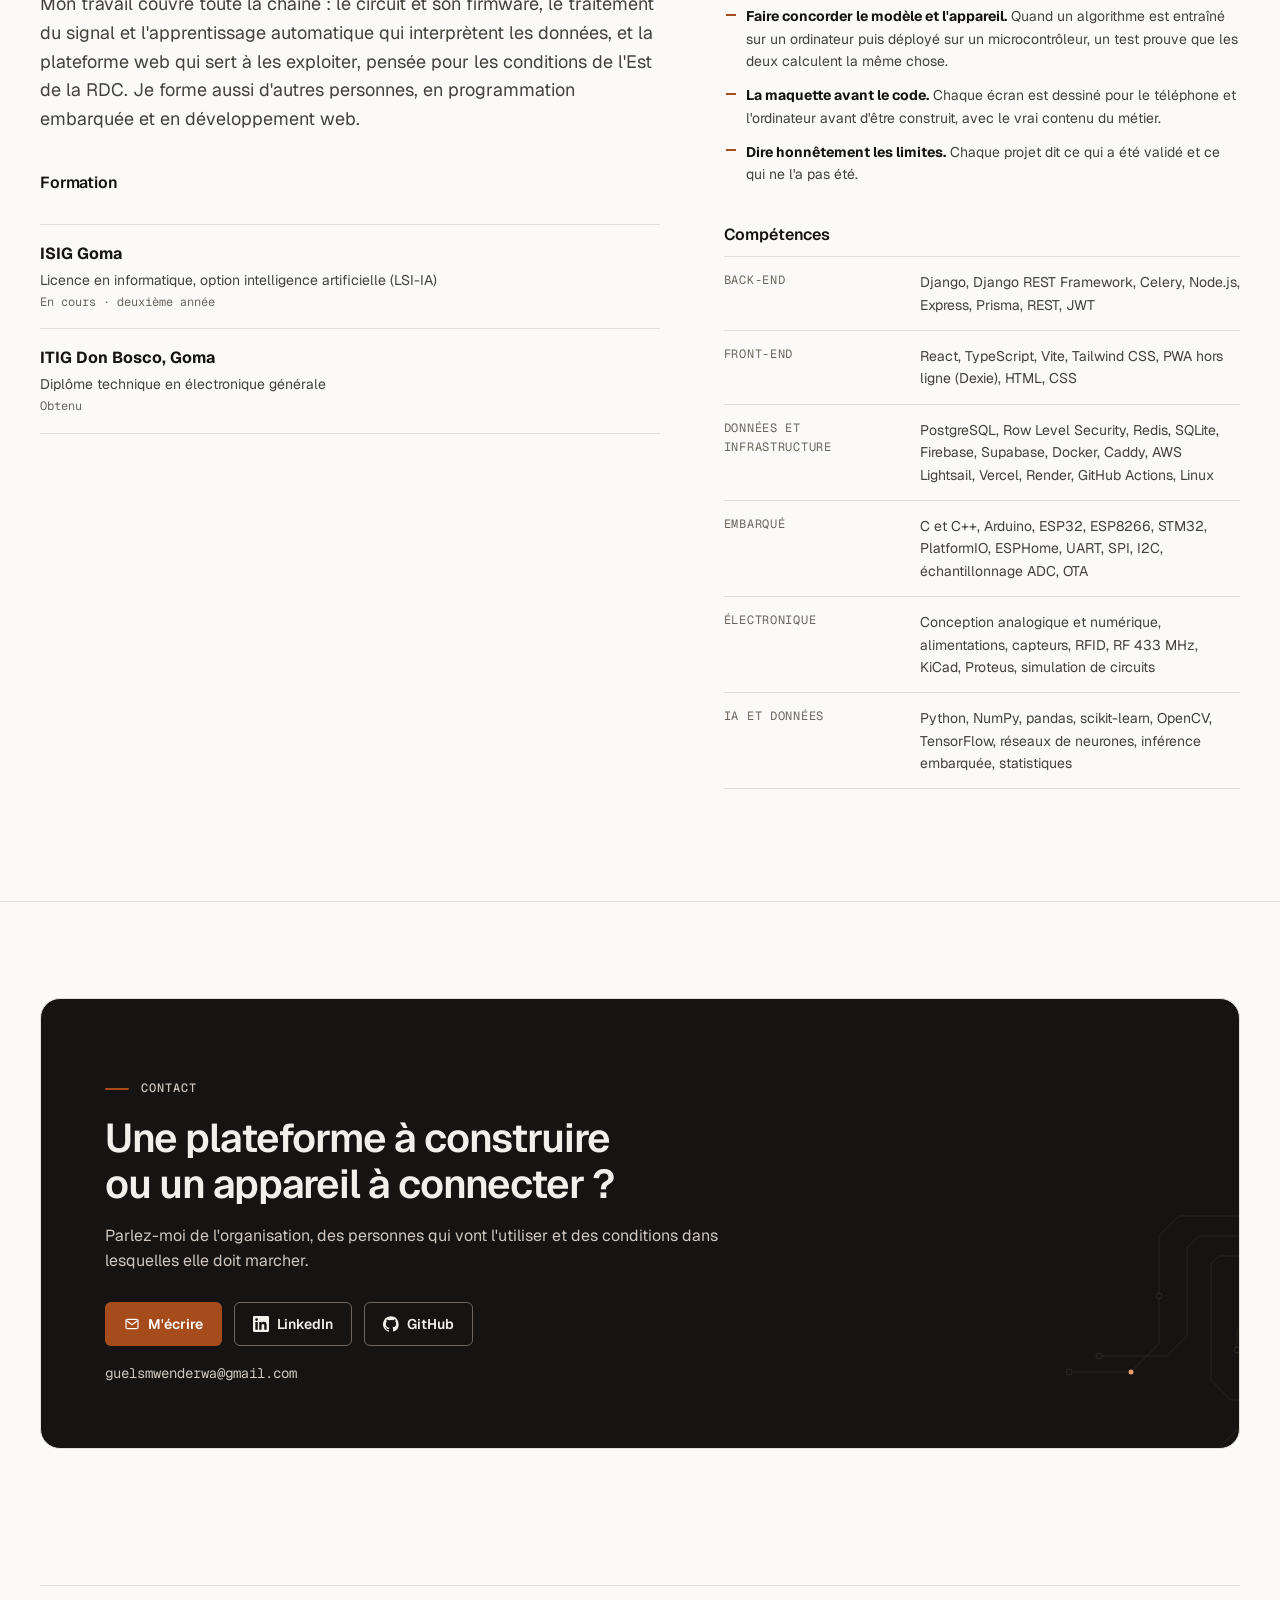
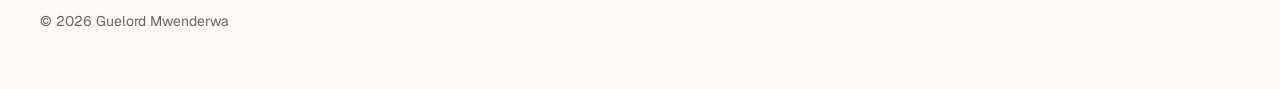
==== commit 6d34524d: "feat: présenter le vrai profil (systèmes embarqués, IA, web, formation) Titre « Ingénieur systèmes e" ====
--- a/fr/index.html
+++ b/fr/index.html
@@ -3,8 +3,8 @@
 <head>
 <meta charset="utf-8">
 <meta name="viewport" content="width=device-width, initial-scale=1">
-<title>Guelord Mwenderwa — Ingénieur logiciel à Goma, RDC</title>
-<meta name="description" content="Je conçois, développe et fais tourner des plateformes pour les écoles et les entreprises de la RDC, et les systèmes embarqués qui leur parlent : Django, React, TypeScript, ESP32 et apprentissage automatique.">
+<title>Guelord Mwenderwa — Ingénieur systèmes embarqués et IA à Goma, RDC</title>
+<meta name="description" content="Ingénieur systèmes embarqués et IA à Goma, RDC : électronique, firmware ESP32, apprentissage automatique sur microcontrôleur et plateformes web en production pour des écoles et des entreprises. Formateur en programmation embarquée et en développement web.">
 <meta name="author" content="Guelord Mwenderwa">
 
 <link rel="canonical" href="https://guelord-mwenderwa.github.io/fr/">
@@ -12,8 +12,8 @@
 <meta name="theme-color" content="#fbfaf8" media="(prefers-color-scheme: light)">
 <meta name="theme-color" content="#11100f" media="(prefers-color-scheme: dark)">
 <meta property="og:type" content="profile">
-<meta property="og:title" content="Guelord Mwenderwa — Ingénieur logiciel à Goma, RDC">
-<meta property="og:description" content="Je conçois, développe et fais tourner des plateformes pour les écoles et les entreprises de la RDC, et les systèmes embarqués qui leur parlent : Django, React, TypeScript, ESP32 et apprentissage automatique.">
+<meta property="og:title" content="Guelord Mwenderwa — Ingénieur systèmes embarqués et IA à Goma, RDC">
+<meta property="og:description" content="Ingénieur systèmes embarqués et IA à Goma, RDC : électronique, firmware ESP32, apprentissage automatique sur microcontrôleur et plateformes web en production pour des écoles et des entreprises. Formateur en programmation embarquée et en développement web.">
 <meta property="og:url" content="https://guelord-mwenderwa.github.io/fr/">
 <meta property="og:image" content="https://guelord-mwenderwa.github.io/assets/og-fr.png">
 <meta property="og:image:width" content="1200">
@@ -30,14 +30,14 @@
 <link rel="stylesheet" href="https://fonts.googleapis.com/css2?family=Geist+Mono:wght@400;500&family=Geist:wght@400;500;600;700&display=swap">
 <link rel="stylesheet" href="../assets/site.css">
 <script>try{var t=localStorage.getItem('theme');if(t==='dark'||t==='light')document.documentElement.dataset.theme=t}catch(e){}</script>
-<script type="application/ld+json">{"@context": "https://schema.org", "@type": "Person", "name": "Guelord Mwenderwa", "url": "https://guelord-mwenderwa.github.io/", "image": "https://guelord-mwenderwa.github.io/assets/img/portrait-460.webp", "jobTitle": "Ingénieur logiciel", "email": "mailto:guelsmwenderwa@gmail.com", "address": {"@type": "PostalAddress", "addressLocality": "Goma", "addressCountry": "CD"}, "alumniOf": [{"@type": "CollegeOrUniversity", "name": "Institut Supérieur d'Informatique et de Gestion (ISIG Goma)"}, {"@type": "HighSchool", "name": "Institut Technique Industriel de Goma (ITIG Don Bosco)"}], "knowsAbout": ["Django", "React", "TypeScript", "PostgreSQL", "ESP32", "Embedded systems", "Machine learning"], "sameAs": ["https://github.com/GUELORD-MWENDERWA", "https://linkedin.com/in/guelord-mwenderwa"]}</script>
+<script type="application/ld+json">{"@context": "https://schema.org", "@type": "Person", "name": "Guelord Mwenderwa", "url": "https://guelord-mwenderwa.github.io/", "image": "https://guelord-mwenderwa.github.io/assets/img/portrait-460.webp", "jobTitle": "Ingénieur systèmes embarqués et IA", "email": "mailto:guelsmwenderwa@gmail.com", "address": {"@type": "PostalAddress", "addressLocality": "Goma", "addressCountry": "CD"}, "alumniOf": [{"@type": "CollegeOrUniversity", "name": "Institut Supérieur d'Informatique et de Gestion (ISIG Goma)"}, {"@type": "HighSchool", "name": "Institut Technique Industriel de Goma (ITIG Don Bosco)"}], "knowsAbout": ["Embedded systems", "Electronics", "ESP32", "Firmware", "Machine learning", "TinyML", "Django", "React", "TypeScript", "PostgreSQL", "DevOps", "Technical training"], "sameAs": ["https://github.com/GUELORD-MWENDERWA", "https://linkedin.com/in/guelord-mwenderwa"]}</script>
 </head>
 <body>
 <a class="skip-link" href="#main">Aller au contenu</a>
 <header class="site-header" data-header>
   <div class="container header-inner">
     <a class="brand" href="./" aria-label="Guelord Mwenderwa, accueil"><svg class="brand-mark" viewBox="0 0 64 64" aria-hidden="true" focusable="false"><path d="M47 17H25l-9 9v12l9 9h14l8-8v-7H35" fill="none" stroke="currentColor" stroke-width="6" stroke-linecap="round" stroke-linejoin="round"/><circle class="via" cx="35" cy="32" r="6.5"/></svg><span class="brand-name">Guelord Mwenderwa</span></a>
-    <nav class="nav-desktop" aria-label="Navigation principale"><a href="#work">Réalisations</a><a href="#highlights">Points forts</a><a href="#open-source">Open source</a><a href="#teaching">Formation</a><a href="#about">Parcours</a></nav>
+    <nav class="nav-desktop" aria-label="Navigation principale"><a href="#work">Réalisations</a><a href="#open-source">Embarqué et IA</a><a href="#highlights">Points forts</a><a href="#teaching">Formation</a><a href="#about">Parcours</a></nav>
     <div class="header-actions">
       <a class="icon-btn" href="../" hreflang="en" lang="en" aria-label="English version">EN</a>
       <button class="icon-btn theme-toggle" type="button" data-theme-toggle aria-label="Passer du thème clair au thème sombre"><svg class="icon-moon" viewBox="0 0 24 24" aria-hidden="true" focusable="false"><path fill="none" stroke="currentColor" stroke-width="1.75" stroke-linecap="round" stroke-linejoin="round" d="M20 14.5A8 8 0 0 1 9.5 4a8 8 0 1 0 10.5 10.5Z"/></svg><svg class="icon-sun" viewBox="0 0 24 24" aria-hidden="true" focusable="false"><circle fill="none" stroke="currentColor" stroke-width="1.75" stroke-linecap="round" stroke-linejoin="round" cx="12" cy="12" r="4"/><path fill="none" stroke="currentColor" stroke-width="1.75" stroke-linecap="round" stroke-linejoin="round" d="M12 2v2M12 20v2M4.9 4.9l1.4 1.4M17.7 17.7l1.4 1.4M2 12h2M20 12h2M4.9 19.1l1.4-1.4M17.7 6.3l1.4-1.4"/></svg></button>
@@ -45,7 +45,7 @@
       <button class="icon-btn menu-toggle" type="button" data-menu-toggle aria-expanded="false" aria-controls="mobile-nav" aria-label="Ouvrir le menu"><svg class="icon-menu" viewBox="0 0 24 24" aria-hidden="true" focusable="false"><path fill="none" stroke="currentColor" stroke-width="1.75" stroke-linecap="round" stroke-linejoin="round" d="M4 7h16M4 12h16M4 17h16"/></svg><svg class="icon-close" viewBox="0 0 24 24" aria-hidden="true" focusable="false"><path fill="none" stroke="currentColor" stroke-width="1.75" stroke-linecap="round" stroke-linejoin="round" d="M6 6l12 12M18 6 6 18"/></svg></button>
     </div>
   </div>
-  <nav class="nav-mobile" id="mobile-nav" aria-label="Navigation principale"><a href="#work">Réalisations</a><a href="#highlights">Points forts</a><a href="#open-source">Open source</a><a href="#teaching">Formation</a><a href="#about">Parcours</a><a href="#contact">Contact</a>
+  <nav class="nav-mobile" id="mobile-nav" aria-label="Navigation principale"><a href="#work">Réalisations</a><a href="#open-source">Embarqué et IA</a><a href="#highlights">Points forts</a><a href="#teaching">Formation</a><a href="#about">Parcours</a><a href="#contact">Contact</a>
     <a class="btn btn-primary" href="mailto:guelsmwenderwa@gmail.com"><svg viewBox="0 0 24 24" aria-hidden="true" focusable="false"><rect fill="none" stroke="currentColor" stroke-width="1.75" stroke-linecap="round" stroke-linejoin="round" x="3" y="5" width="18" height="14" rx="2"/><path fill="none" stroke="currentColor" stroke-width="1.75" stroke-linecap="round" stroke-linejoin="round" d="m4 7 8 6 8-6"/></svg>M&#x27;écrire</a></nav>
 </header>
 <main id="main">
@@ -54,9 +54,10 @@
   <div class="container">
     <div class="hero-grid">
       <div>
-        <p class="eyebrow">Ingénieur logiciel · Goma, RDC</p>
-        <h1 id="hero-title">Je construis les logiciels qui font tourner des écoles et des entreprises en RDC, <em>et le matériel auquel ils parlent.</em></h1>
-        <p class="hero-lead">Des plateformes complètes en production, du firmware pour ESP32 et Arduino, et de l&#x27;apprentissage automatique qui tourne sur l&#x27;appareil. Je mène un projet du premier échange jusqu&#x27;au serveur qui l&#x27;héberge, et je le garde en marche.</p>
+        <p class="eyebrow">Ingénieur systèmes embarqués et IA · Goma, RDC</p>
+        <h1 id="hero-title">Électronique, firmware, IA et plateformes web : <em>je construis le système entier, du circuit jusqu&#x27;au cloud.</em></h1>
+        <p class="hero-lead">Je conçois des circuits et du firmware ESP32, j&#x27;amène l&#x27;apprentissage automatique sur les microcontrôleurs, et je construis les plateformes web que des écoles et des entreprises de la RDC utilisent chaque jour, jusqu&#x27;au serveur qui les héberge. Je conçois et j&#x27;anime aussi des formations en programmation embarquée et en développement web.</p>
+        <ul class="hero-fields" aria-label="Mes domaines"><li>Électronique</li><li>Firmware embarqué</li><li>IA et apprentissage automatique</li><li>Web full-stack</li><li>DevOps</li><li>Formation</li></ul>
         <div class="hero-ctas">
           <a class="btn btn-primary" href="#work">Voir les réalisations<svg viewBox="0 0 24 24" aria-hidden="true" focusable="false"><path fill="none" stroke="currentColor" stroke-width="1.75" stroke-linecap="round" stroke-linejoin="round" d="M12 5v14M6 13l6 6 6-6"/></svg></a>
           <a class="btn btn-outline" href="mailto:guelsmwenderwa@gmail.com"><svg viewBox="0 0 24 24" aria-hidden="true" focusable="false"><rect fill="none" stroke="currentColor" stroke-width="1.75" stroke-linecap="round" stroke-linejoin="round" x="3" y="5" width="18" height="14" rx="2"/><path fill="none" stroke="currentColor" stroke-width="1.75" stroke-linecap="round" stroke-linejoin="round" d="m4 7 8 6 8-6"/></svg>M&#x27;écrire</a>
@@ -71,7 +72,7 @@
         <span class="status">Ouvert aux collaborations</span>
       </figure>
     </div>
-    <div class="facts"><div class="fact"><span class="fact-value">3</span><span class="fact-label">plateformes en production, utilisées chaque jour</span></div><div class="fact"><span class="fact-value">13</span><span class="fact-label">bibliothèques open source avec tests et CI</span></div><div class="fact"><span class="fact-value">2</span><span class="fact-label">formations conçues et animées à Goma</span></div></div>
+    <div class="facts"><div class="fact"><span class="fact-value">3</span><span class="fact-label">plateformes en production, utilisées chaque jour</span></div><div class="fact"><span class="fact-value">13</span><span class="fact-label">projets open source en électronique, IA et systèmes</span></div><div class="fact"><span class="fact-value">2</span><span class="fact-label">formations conçues et animées à Goma</span></div></div>
   </div>
 </section>
 <section class="section" id="work" aria-labelledby="work-title">
@@ -109,8 +110,8 @@
     <div class="case-intro">
       <div class="case-meta"><span class="mono">Projet 02</span><span class="status">En production</span></div>
       <h3 id="afronova-title">Afronova</h3>
-      <p class="case-tagline">Site, application métier et espace client d&#x27;une entreprise technologique de Goma.</p>
-      <p class="case-summary">Un site public bilingue pour une entreprise de réseaux, logiciels, électronique, énergie et cloud, adossé à une application interne et à un espace client.</p>
+      <p class="case-tagline">La nouvelle plateforme de DTMS, refaite sous le nom Afronova.</p>
+      <p class="case-summary">DTMS, une entreprise de Goma en réseaux, logiciels, électronique et énergie, est devenue Afronova. J&#x27;ai refait sa plateforme en TypeScript : un site public bilingue, une application métier interne et un espace client.</p>
       <div class="case-links"><a class="link-arrow" href="https://afronova-web.vercel.app/">Visiter afronova-web.vercel.app<svg viewBox="0 0 24 24" aria-hidden="true" focusable="false"><path fill="none" stroke="currentColor" stroke-width="1.75" stroke-linecap="round" stroke-linejoin="round" d="M7 17 17 7M8 7h9v9"/></svg></a></div>
     </div>
     <div class="case-details">
@@ -131,8 +132,8 @@
     <div class="case-intro">
       <div class="case-meta"><span class="mono">Projet 03</span><span class="status">En production</span></div>
       <h3 id="dtms-title">DTMS</h3>
-      <p class="case-tagline">Site public, espace membre et espace formation d&#x27;une entreprise de services techniques.</p>
-      <p class="case-summary">Dynamic Technology Multi Services travaille en informatique, télécommunications, électronique et installations électriques. Sa plateforme fonctionne par modules : personnel, projets, clients, opérations et finances.</p>
+      <p class="case-tagline">La première génération de la plateforme, toujours en ligne.</p>
+      <p class="case-summary">Dynamic Technology Multi Services, aujourd&#x27;hui Afronova, travaille en informatique, télécommunications, électronique et installations électriques. Cette première plateforme fonctionne par modules sur Firebase : personnel, projets, clients, opérations et finances.</p>
       <div class="case-links"><a class="link-arrow" href="https://dtms.site/">Visiter dtms.site<svg viewBox="0 0 24 24" aria-hidden="true" focusable="false"><path fill="none" stroke="currentColor" stroke-width="1.75" stroke-linecap="round" stroke-linejoin="round" d="M7 17 17 7M8 7h9v9"/></svg></a></div>
     </div>
     <div class="case-details">
@@ -146,15 +147,9 @@
 </article></div>
   </div>
 </section>
-<section class="section" id="highlights" aria-labelledby="highlights-title">
-  <div class="container">
-    <div class="section-head"><p class="section-index">02 — Points forts</p><h2 id="highlights-title">Des problèmes que j&#x27;ai résolus</h2><p>Les contraintes du terrain façonnent la technique : réseau instable, deux monnaies, téléphones partagés et serveurs modestes.</p></div>
-    <div class="highlights"><article class="highlight"><p class="mono">Mwangaza</p><h3>Des reçus sans serveur</h3><p>La caisse d&#x27;une école continue d&#x27;encaisser pendant les coupures. Les reçus sont numérotés sur l&#x27;appareil, puis synchronisés par des écritures idempotentes au retour de la connexion.</p></article><article class="highlight"><p class="mono">Mwangaza</p><h3>De l&#x27;argent sans erreur d&#x27;arrondi</h3><p>Les montants sont gardés en entiers, en centimes et en francs, avec un taux de change explicite. Un paiement ne se modifie jamais : une correction est un nouvel enregistrement.</p></article><article class="highlight"><p class="mono">Mwangaza</p><h3>Plusieurs écoles, une base, aucune fuite</h3><p>Chaque requête est limitée à son école, et la Row Level Security de PostgreSQL le vérifie encore en dessous, avec des tests qui essaient de lire les données d&#x27;une autre école.</p></article><article class="highlight"><p class="mono">Mwangaza</p><h3>Le bulletin officiel</h3><p>Les bulletins reproduisent le formulaire national de l&#x27;EPST avec un QR d&#x27;authenticité, ou impriment seulement les notes sur les feuilles pré-imprimées de l&#x27;école.</p></article><article class="highlight"><p class="mono">Mwangaza</p><h3>Rapide sur un serveur modeste</h3><p>Les performances sont mesurées avant et après chaque changement : les travaux lourds passent par des files, et les écrans restent rapides avec mille élèves.</p></article><article class="highlight"><p class="mono">Edge AI</p><h3>Un réseau de neurones sur un microcontrôleur</h3><p>Un modèle de 172 paramètres diagnostique les pannes d&#x27;un moteur sur un ESP32, et un test de parité prouve que le firmware calcule ce que le modèle a appris en Python.</p></article></div>
-  </div>
-</section>
 <section class="section" id="open-source" aria-labelledby="open-source-title">
   <div class="container">
-    <div class="section-head"><p class="section-index">03 — Open source</p><h2 id="open-source-title">Matériel, IA et simulation</h2><p>Chaque projet part des principes de base, a ses tests et son intégration continue, et dit ce qui a été validé et ce qui ne l&#x27;a pas été.</p></div>
+    <div class="section-head"><p class="section-index">02 — Systèmes embarqués et IA</p><h2 id="open-source-title">Électronique, firmware et apprentissage automatique</h2><p>Des projets open source construits à partir des principes de base, chacun avec ses tests, son intégration continue et ce qui a été validé.</p></div>
     <div class="projects">
 <a class="project" href="https://github.com/GUELORD-MWENDERWA/edge-ai-motor-fault-detector">
   <div class="project-figure"><img src="../assets/img/edge-ai-800.webp" srcset="../assets/img/edge-ai-400.webp 400w, ../assets/img/edge-ai-800.webp 800w" sizes="(min-width: 1024px) 380px, (min-width: 768px) 46vw, 92vw" width="800" height="500" alt="Matrice de confusion : 799 fenêtres inédites sur 800 bien classées" loading="lazy" decoding="async"></div>
@@ -218,6 +213,12 @@
 </a></div>
     <p class="all-repos"><a class="btn btn-outline" href="https://github.com/GUELORD-MWENDERWA?tab=repositories"><svg viewBox="0 0 24 24" aria-hidden="true" focusable="false"><path fill="currentColor" d="M12 .3a12 12 0 0 0-3.8 23.4c.6.1.8-.3.8-.6v-2c-3.3.7-4-1.6-4-1.6-.6-1.4-1.4-1.8-1.4-1.8-1-.7.1-.7.1-.7 1.2 0 1.9 1.2 1.9 1.2 1 1.8 2.8 1.3 3.5 1 0-.8.4-1.3.7-1.6-2.7-.3-5.5-1.3-5.5-6 0-1.2.5-2.3 1.3-3.1-.2-.4-.6-1.6 0-3.2 0 0 1-.3 3.3 1.2a11.5 11.5 0 0 1 6 0C17.3 4.7 18.3 5 18.3 5c.7 1.6.2 2.9.1 3.2.8.8 1.3 1.9 1.3 3.2 0 4.6-2.8 5.6-5.5 5.9.5.4.9 1.1.9 2.2v3.3c0 .3.1.7.8.6A12 12 0 0 0 12 .3"/></svg>Tous les dépôts<svg viewBox="0 0 24 24" aria-hidden="true" focusable="false"><path fill="none" stroke="currentColor" stroke-width="1.75" stroke-linecap="round" stroke-linejoin="round" d="M7 17 17 7M8 7h9v9"/></svg></a></p>
     
+  </div>
+</section>
+<section class="section" id="highlights" aria-labelledby="highlights-title">
+  <div class="container">
+    <div class="section-head"><p class="section-index">03 — Points forts</p><h2 id="highlights-title">Des problèmes que j&#x27;ai résolus</h2><p>Les contraintes du terrain façonnent la technique : réseau instable, deux monnaies, téléphones partagés et serveurs modestes.</p></div>
+    <div class="highlights"><article class="highlight"><p class="mono">Mwangaza</p><h3>Des reçus sans serveur</h3><p>La caisse d&#x27;une école continue d&#x27;encaisser pendant les coupures. Les reçus sont numérotés sur l&#x27;appareil, puis synchronisés par des écritures idempotentes au retour de la connexion.</p></article><article class="highlight"><p class="mono">Mwangaza</p><h3>De l&#x27;argent sans erreur d&#x27;arrondi</h3><p>Les montants sont gardés en entiers, en centimes et en francs, avec un taux de change explicite. Un paiement ne se modifie jamais : une correction est un nouvel enregistrement.</p></article><article class="highlight"><p class="mono">Mwangaza</p><h3>Plusieurs écoles, une base, aucune fuite</h3><p>Chaque requête est limitée à son école, et la Row Level Security de PostgreSQL le vérifie encore en dessous, avec des tests qui essaient de lire les données d&#x27;une autre école.</p></article><article class="highlight"><p class="mono">Domotique</p><h3>Une salle informatique qui se gère seule</h3><p>Un ESP32 gère l&#x27;accès par double lecteur RFID, le comptage des présents, la mesure d&#x27;énergie, l&#x27;éclairage selon la lumière du jour et la détection d&#x27;intrusion la nuit, en onze modules de firmware.</p></article><article class="highlight"><p class="mono">Asservissement PID</p><h3>Un régulateur prouvé avant la carte</h3><p>Le PID qui pilote un moteur à courant continu est testé sur l&#x27;ordinateur contre un modèle du moteur, anti-emballement compris, avant d&#x27;être téléversé sur l&#x27;Arduino.</p></article><article class="highlight"><p class="mono">Edge AI</p><h3>Un réseau de neurones sur un microcontrôleur</h3><p>Un modèle de 172 paramètres diagnostique les pannes d&#x27;un moteur sur un ESP32, et un test de parité prouve que le firmware calcule ce que le modèle a appris en Python.</p></article></div>
   </div>
 </section>
 <section class="section" id="teaching" aria-labelledby="teaching-title">
@@ -241,7 +242,7 @@
     <div class="section-head"><p class="section-index">05 — Parcours</p><h2 id="about-title">Entre les circuits et le code</h2></div>
     <div class="about">
       <div class="about-text">
-        <p>J&#x27;ai étudié l&#x27;électronique générale dans un institut technique de Goma, et je termine une licence en informatique, option intelligence artificielle, à l&#x27;ISIG Goma.</p><p>Aujourd&#x27;hui je construis des plateformes que des organisations de l&#x27;Est de la RDC utilisent chaque jour, et je les conçois pour les conditions dans lesquelles elles tournent. Quand un problème touche le matériel, j&#x27;écris aussi le firmware, et quand des données doivent être interprétées, j&#x27;amène l&#x27;apprentissage automatique sur l&#x27;appareil.</p>
+        <p>Je suis diplômé en électronique générale de l&#x27;ITIG Don Bosco de Goma, et je termine une licence en informatique, option intelligence artificielle, à l&#x27;ISIG Goma.</p><p>Mon travail couvre toute la chaîne : le circuit et son firmware, le traitement du signal et l&#x27;apprentissage automatique qui interprètent les données, et la plateforme web qui sert à les exploiter, pensée pour les conditions de l&#x27;Est de la RDC. Je forme aussi d&#x27;autres personnes, en programmation embarquée et en développement web.</p>
         <h3 class="subhead">Formation</h3>
         <ul class="timeline"><li><strong>ISIG Goma</strong><span>Licence en informatique, option intelligence artificielle (LSI-IA)</span><span class="mono">En cours · deuxième année</span></li><li><strong>ITIG Don Bosco, Goma</strong><span>Diplôme technique en électronique générale</span><span class="mono">Obtenu</span></li></ul>
       </div>
--- a/assets/site.css
+++ b/assets/site.css
@@ -385,6 +385,21 @@
   color: var(--ink-2);
   max-width: 58ch;
 }
+.hero-fields { display: flex; flex-wrap: wrap; gap: 8px; margin-top: 24px; max-width: 640px; }
+.hero-fields li {
+  display: inline-flex;
+  align-items: center;
+  gap: 8px;
+  min-height: 32px;
+  padding: 0 12px;
+  border: 1px solid var(--line);
+  border-radius: var(--r-pill);
+  background: var(--card);
+  font-size: var(--t-sm);
+  font-weight: 500;
+  color: var(--ink-2);
+}
+.hero-fields li::before { content: ""; width: 6px; height: 6px; border-radius: 50%; background: var(--copper); }
 .hero-ctas { display: flex; flex-wrap: wrap; gap: 12px; margin-top: 28px; }
 .hero-links { display: flex; flex-wrap: wrap; gap: 4px 20px; margin-top: 20px; }
 .hero-links a {
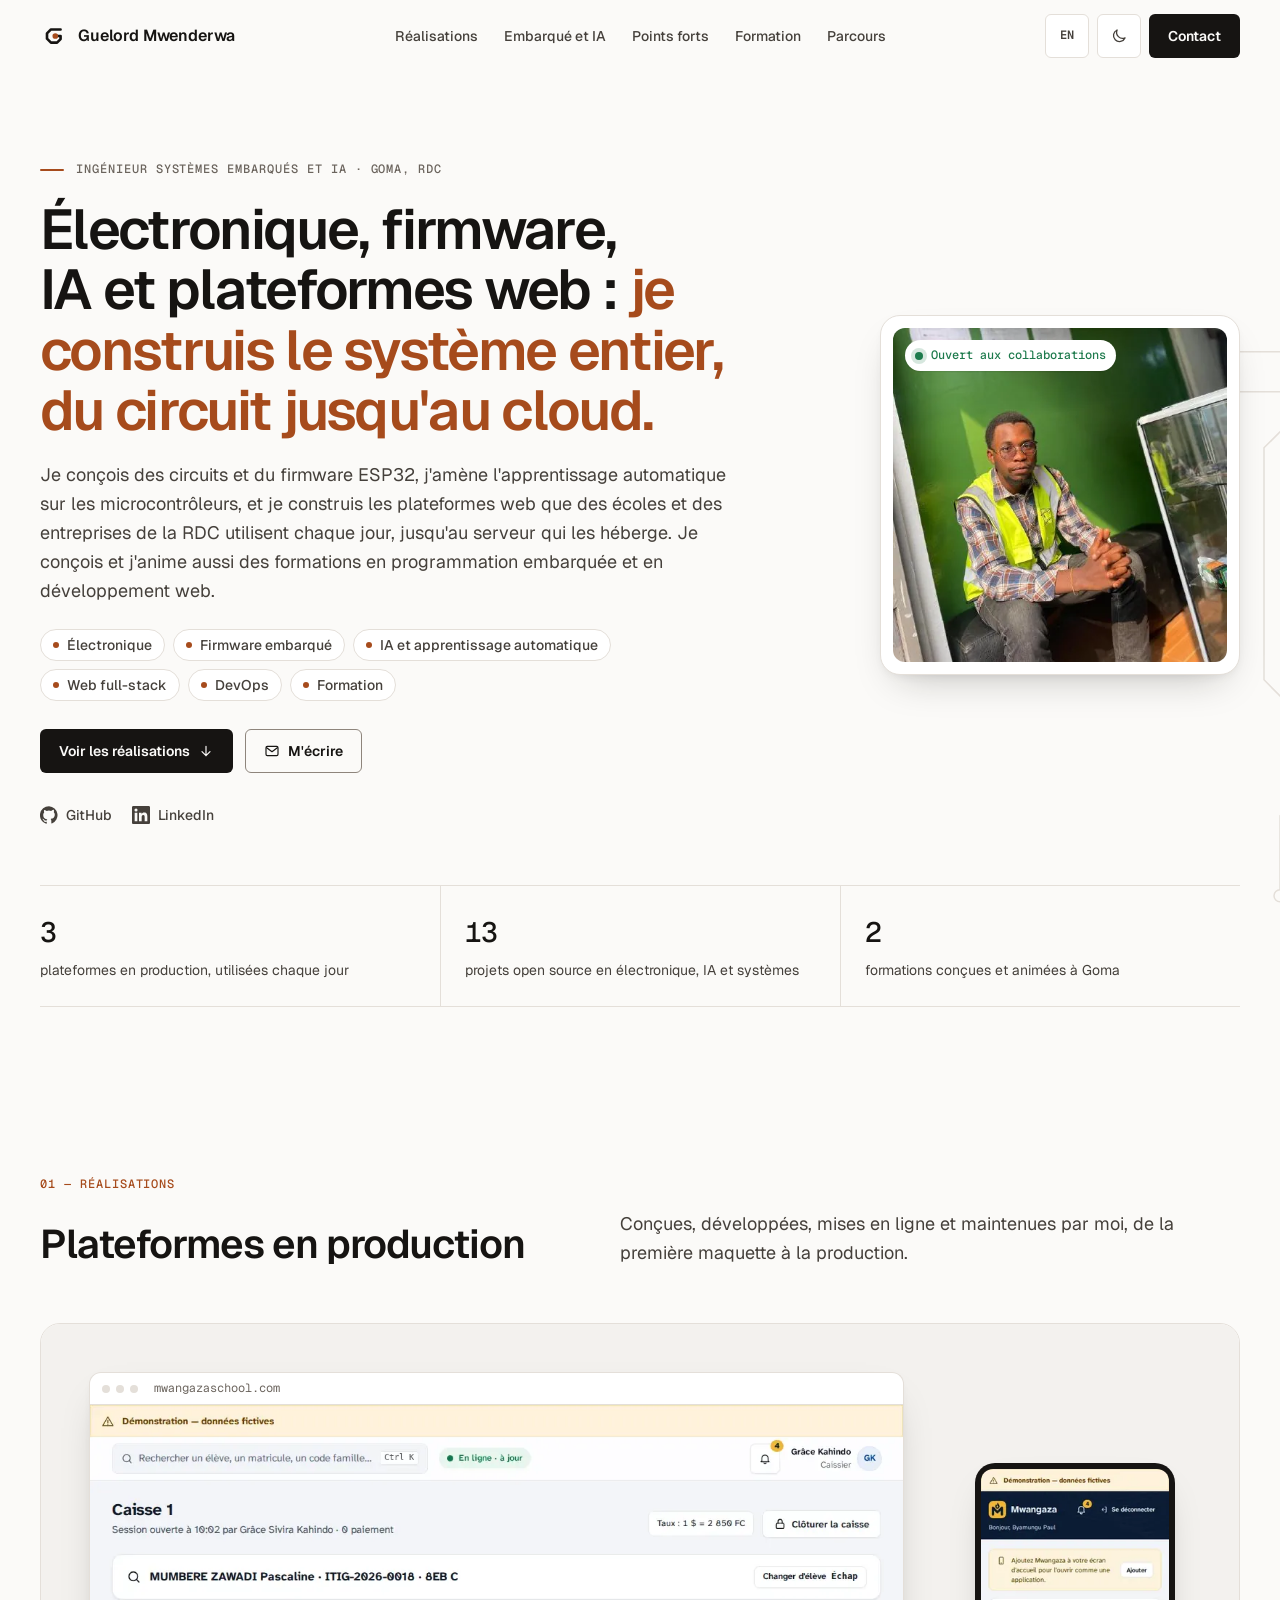
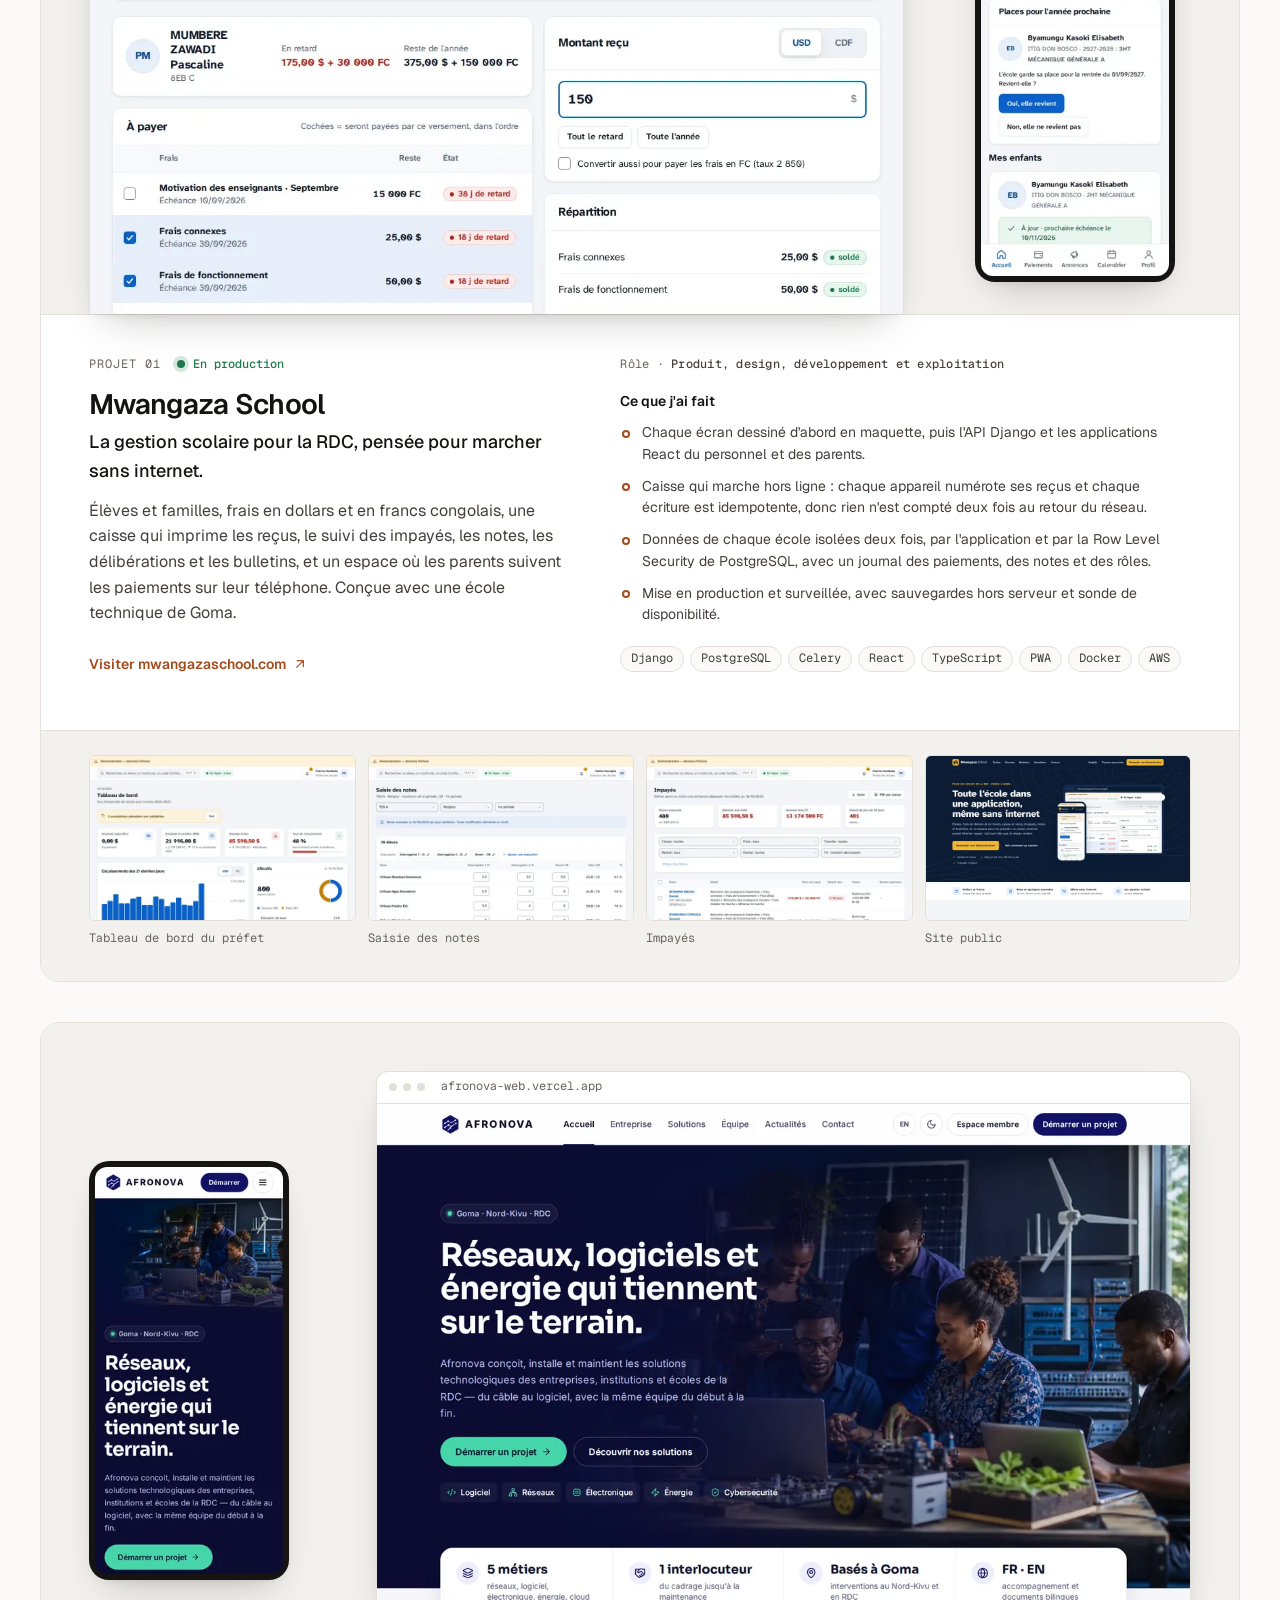
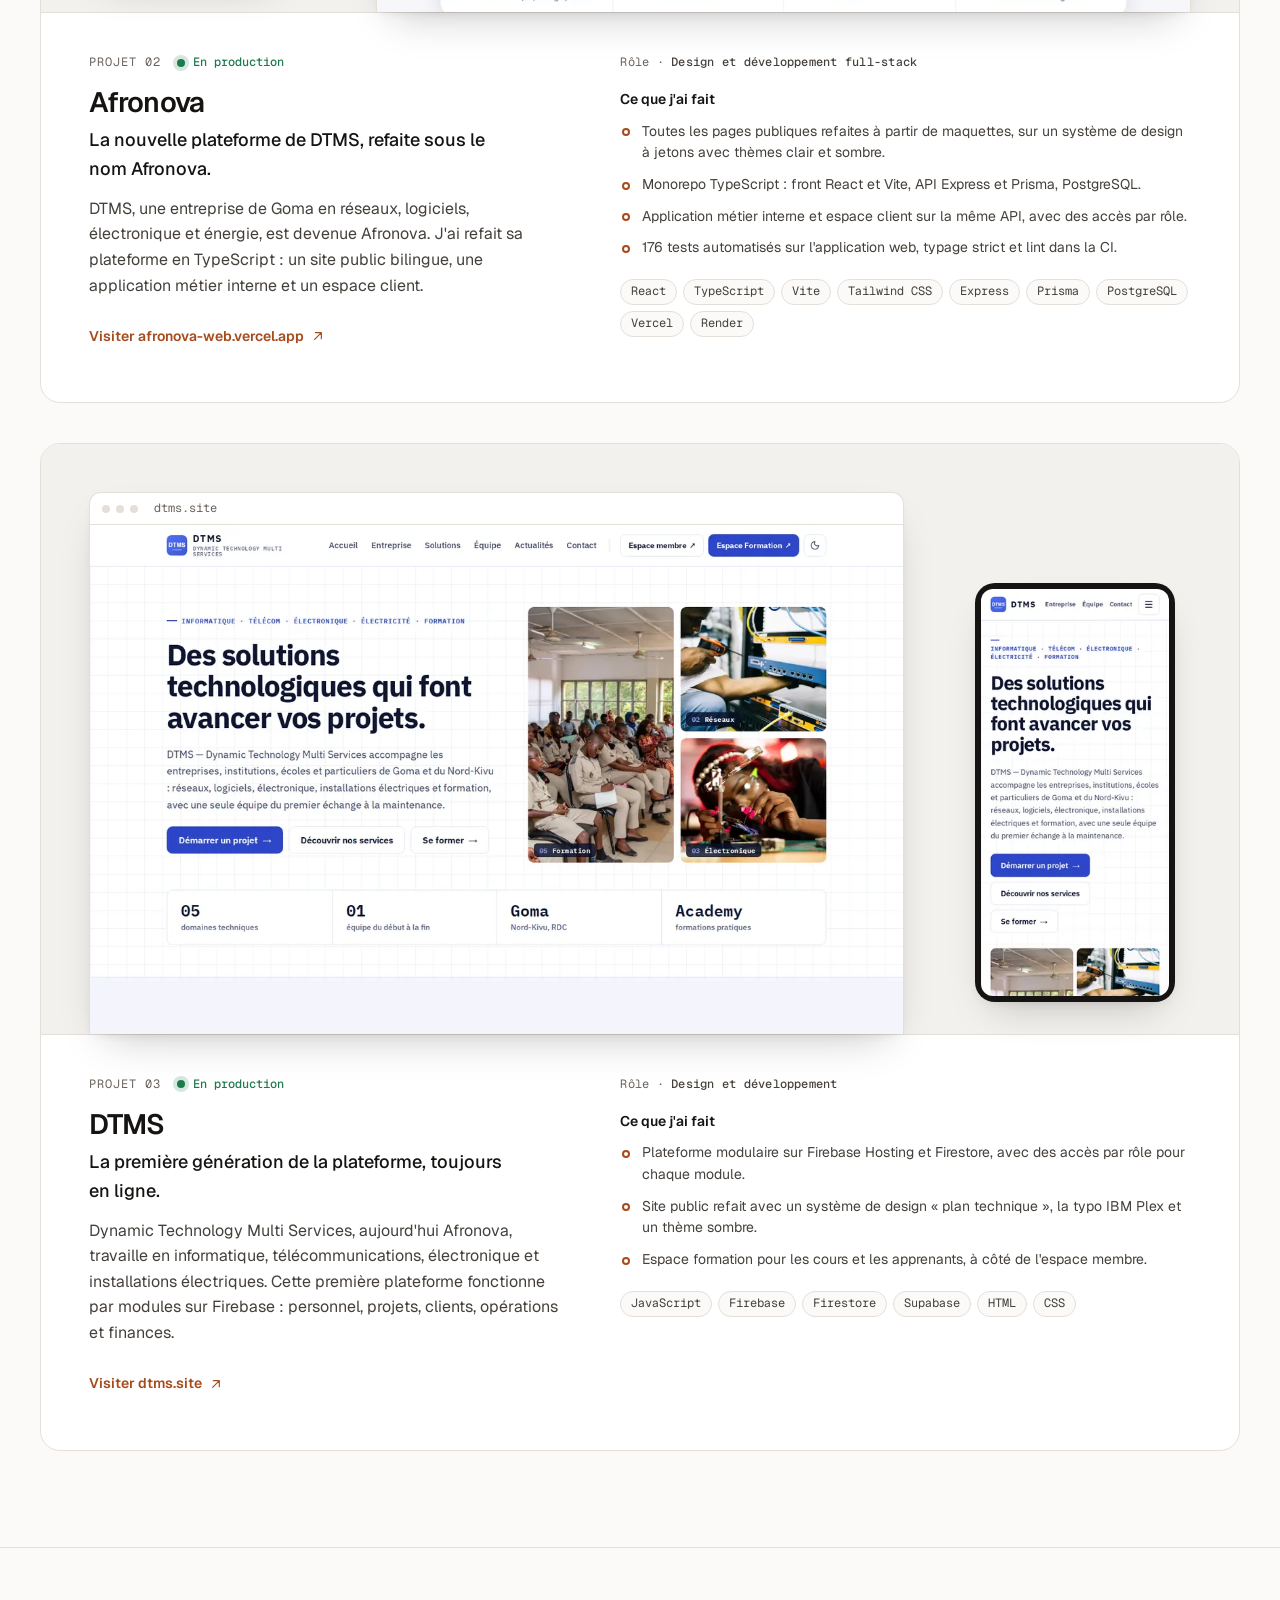
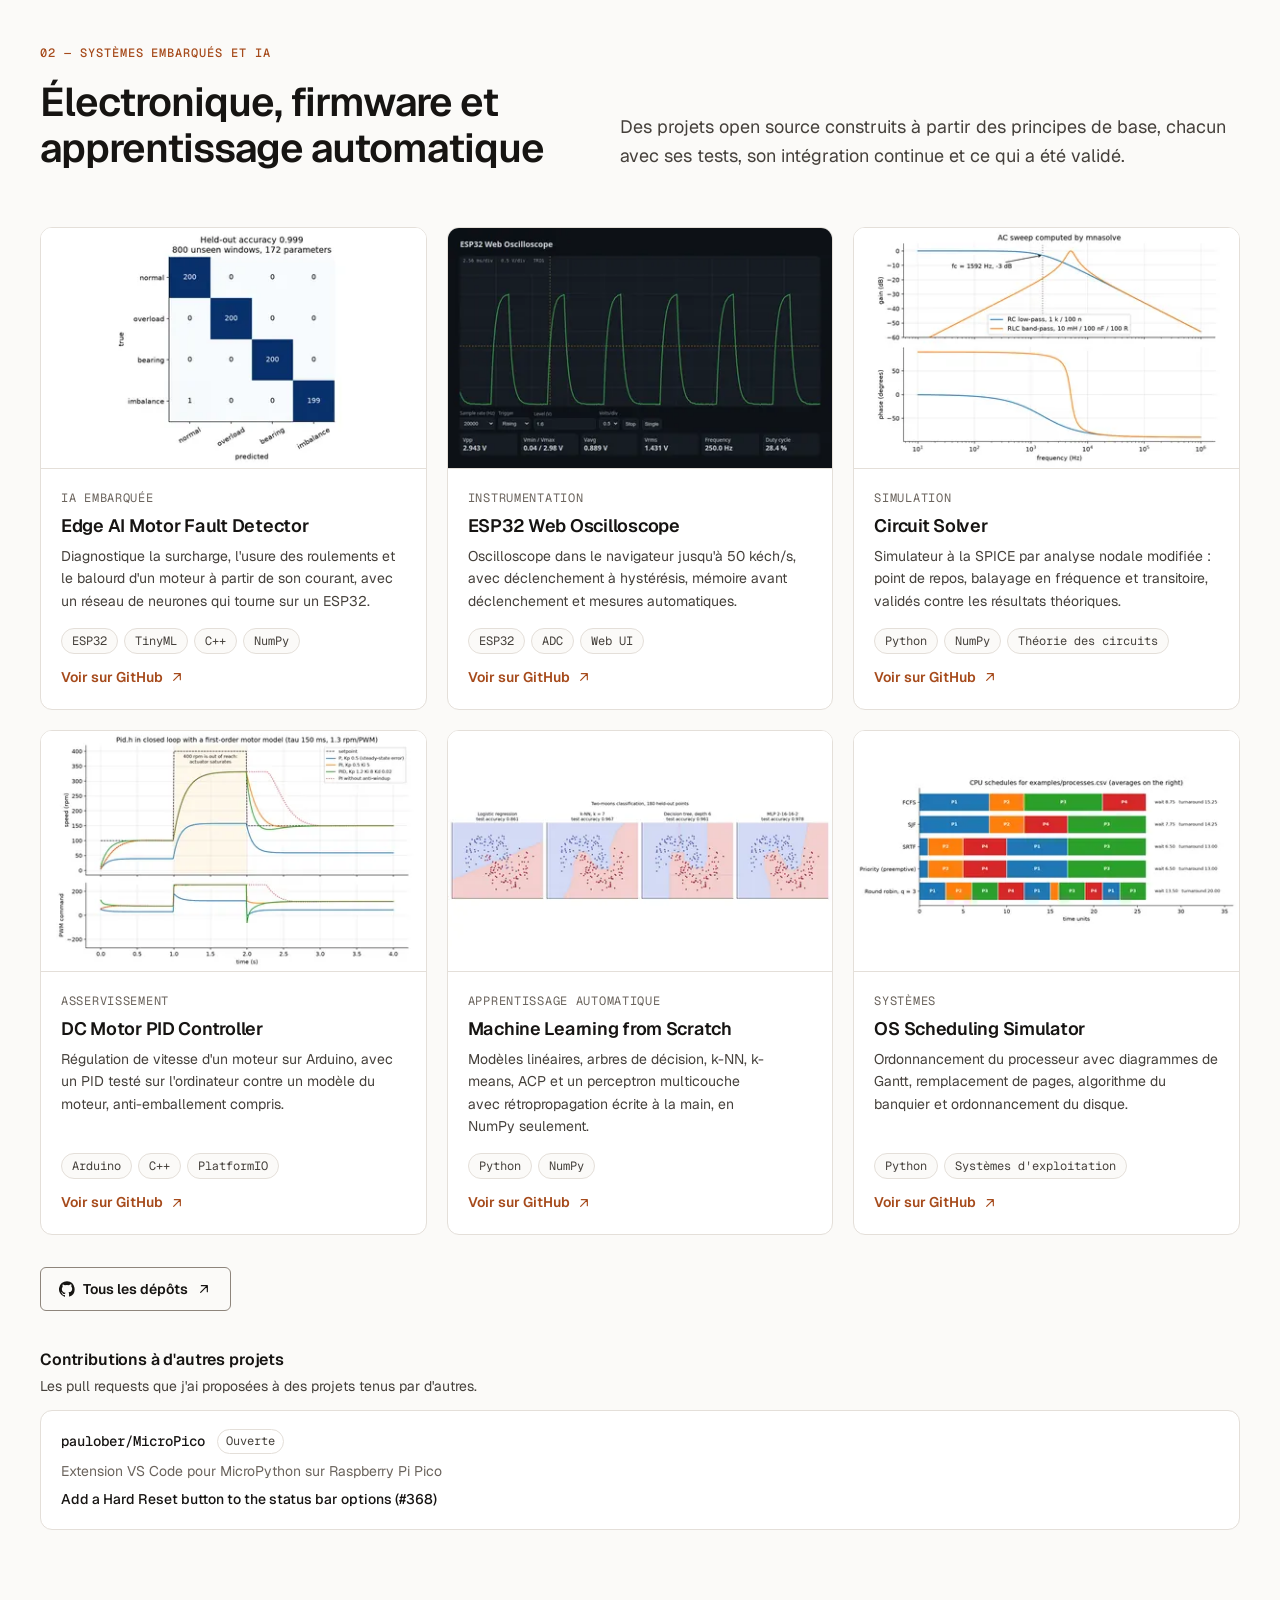
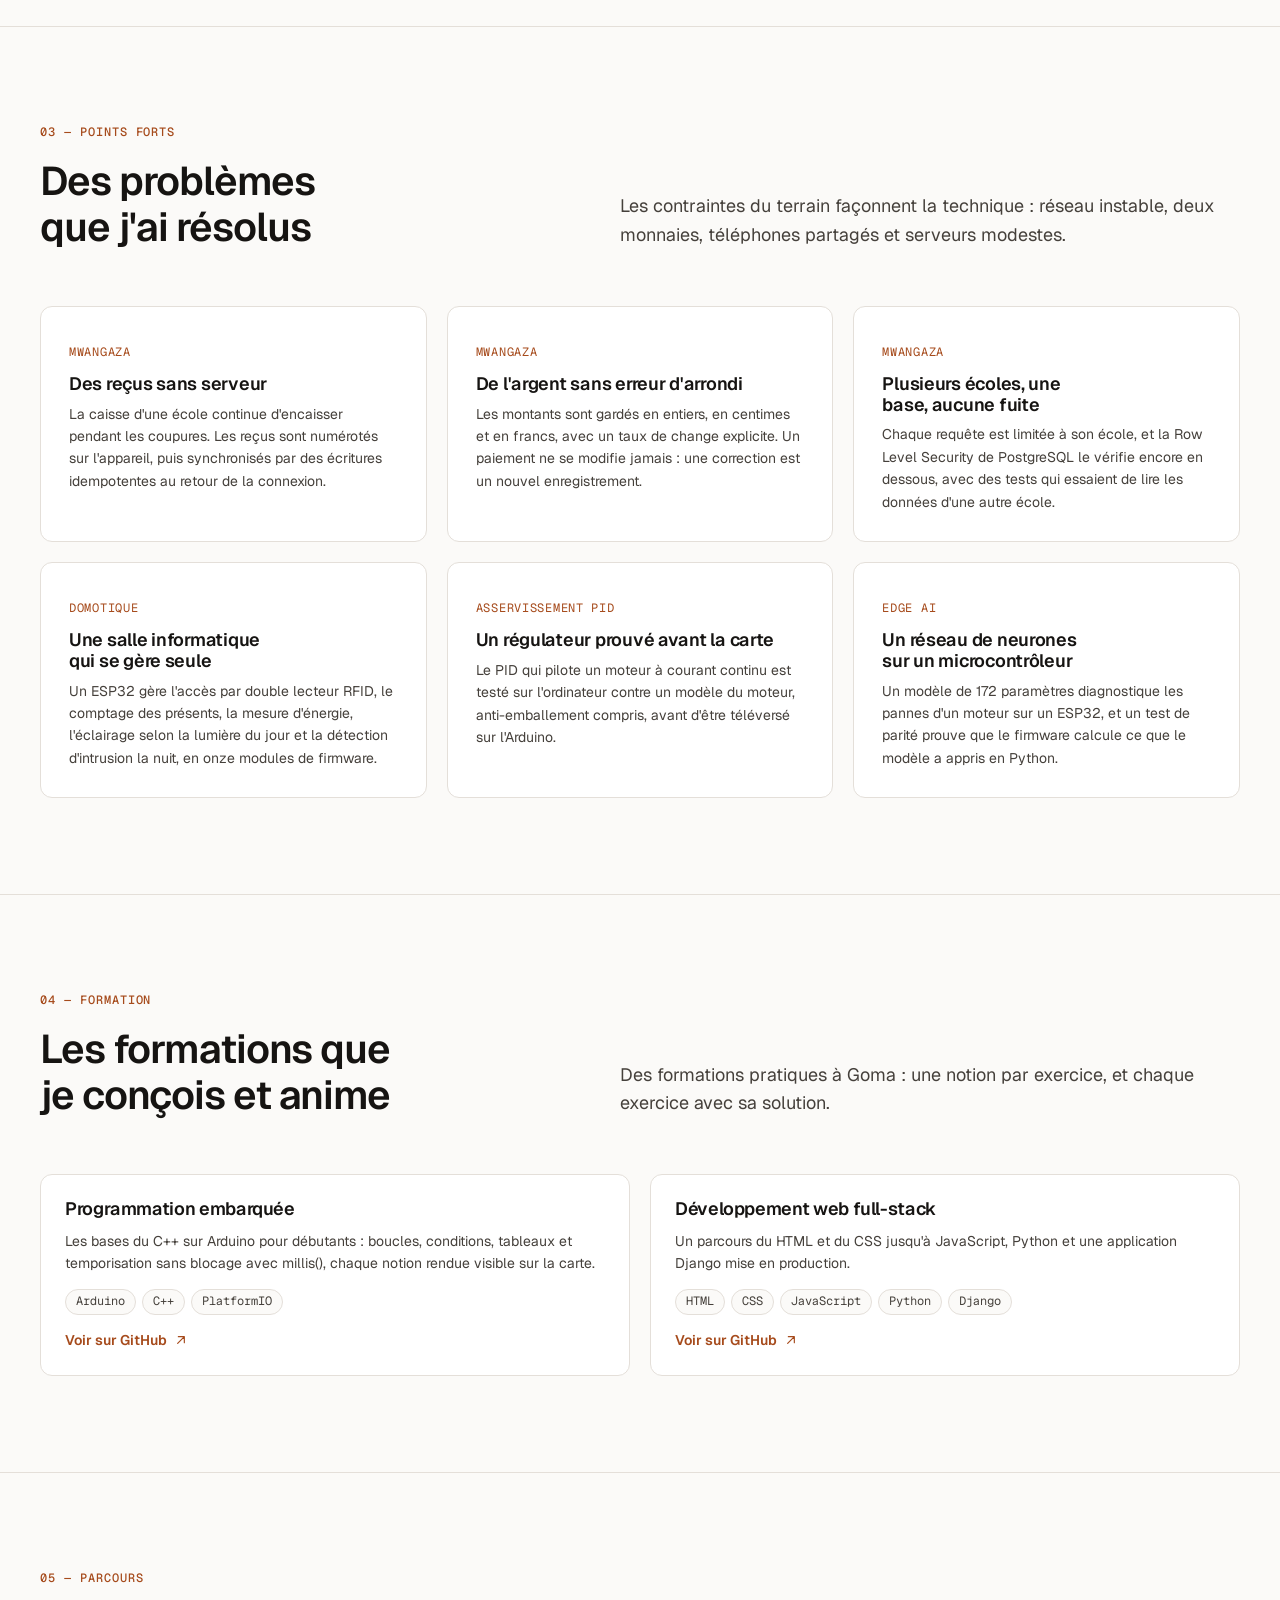
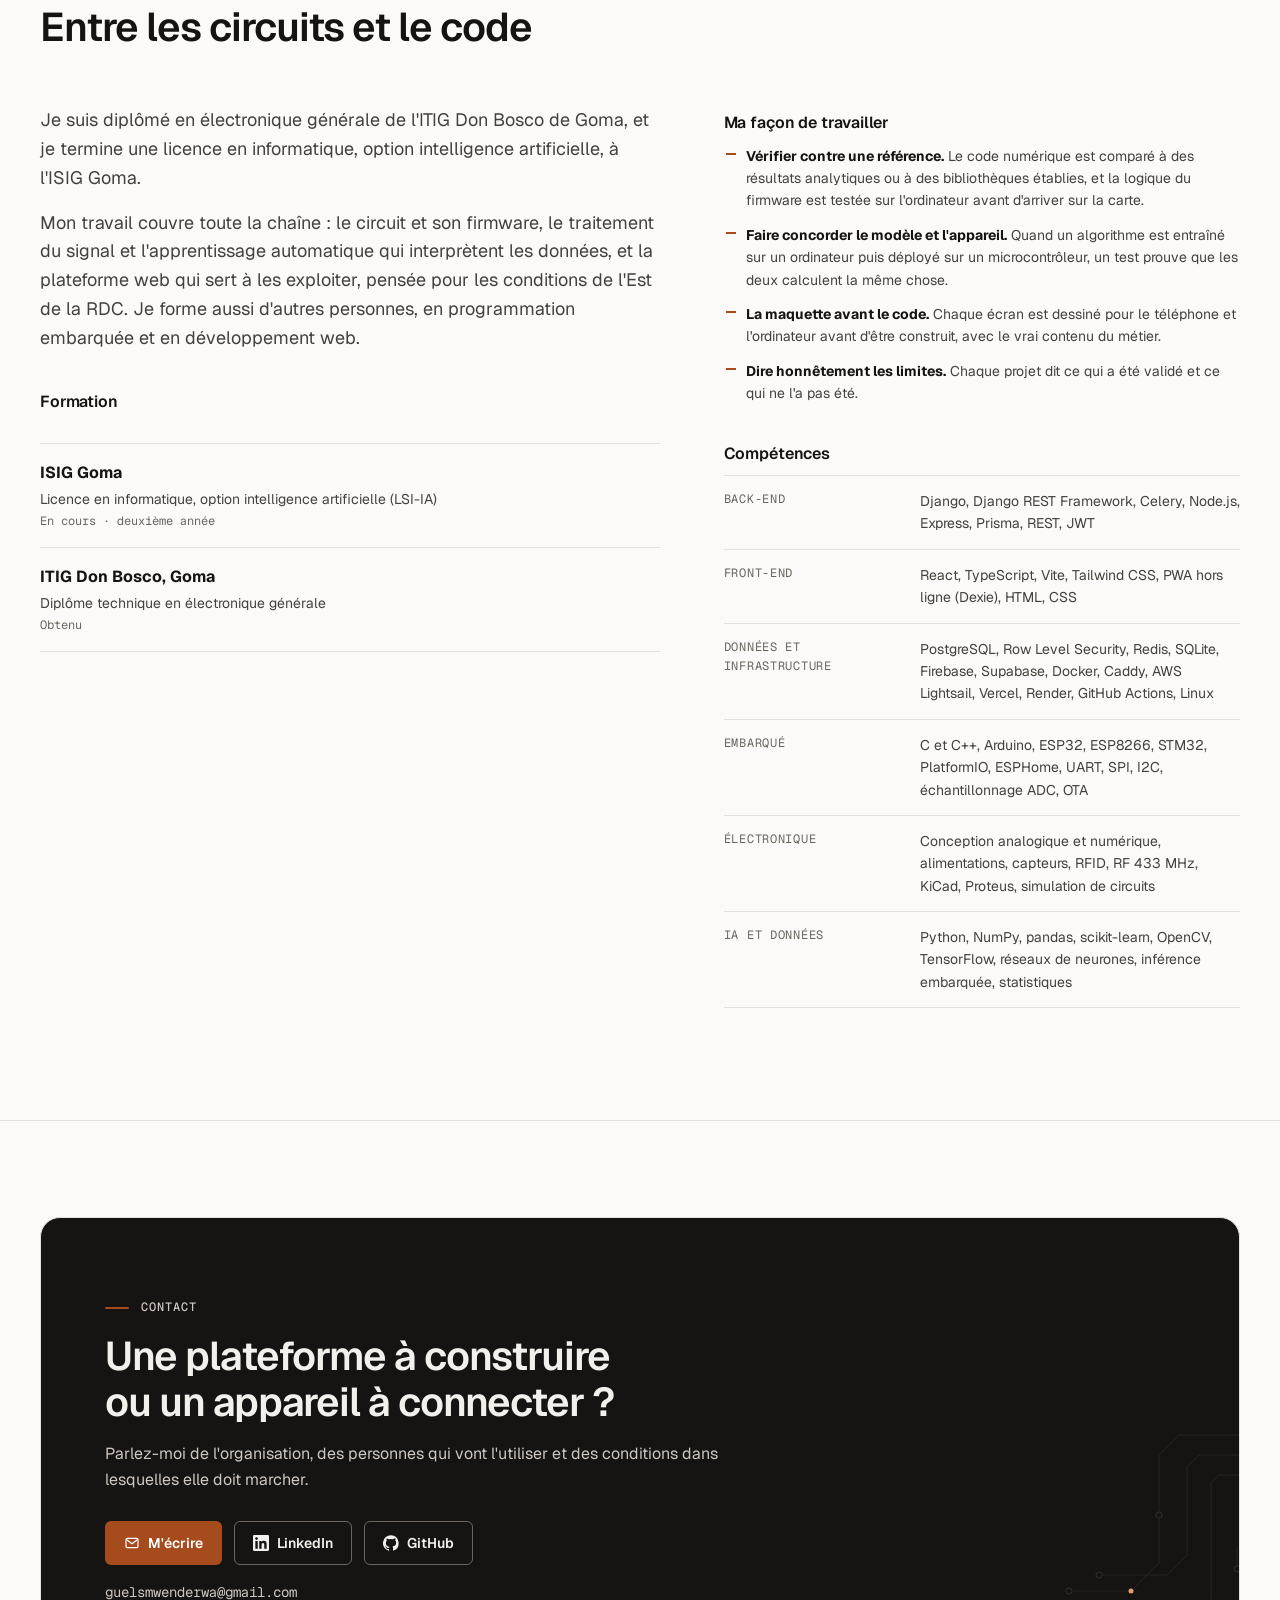
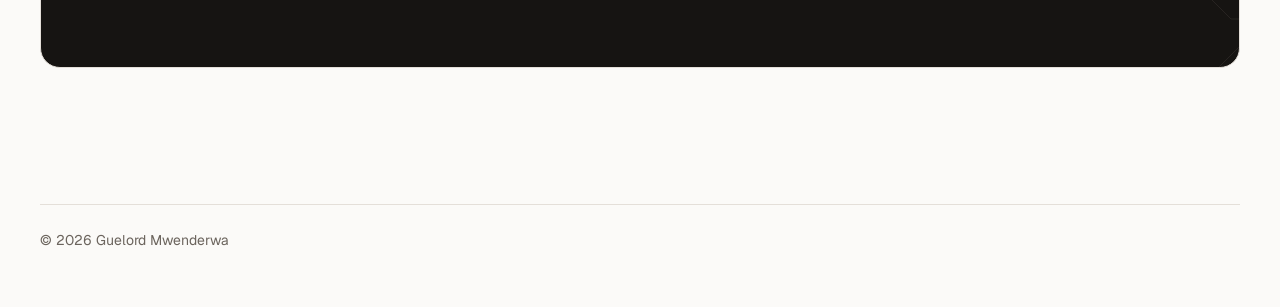
==== commit 46fe08a7: "feat: contributions à d'autres projets (MicroPico #368) Co-Authored-By: Claude Opus 5.5 <noreply@ant" ====
--- a/fr/index.html
+++ b/fr/index.html
@@ -213,6 +213,15 @@
 </a></div>
     <p class="all-repos"><a class="btn btn-outline" href="https://github.com/GUELORD-MWENDERWA?tab=repositories"><svg viewBox="0 0 24 24" aria-hidden="true" focusable="false"><path fill="currentColor" d="M12 .3a12 12 0 0 0-3.8 23.4c.6.1.8-.3.8-.6v-2c-3.3.7-4-1.6-4-1.6-.6-1.4-1.4-1.8-1.4-1.8-1-.7.1-.7.1-.7 1.2 0 1.9 1.2 1.9 1.2 1 1.8 2.8 1.3 3.5 1 0-.8.4-1.3.7-1.6-2.7-.3-5.5-1.3-5.5-6 0-1.2.5-2.3 1.3-3.1-.2-.4-.6-1.6 0-3.2 0 0 1-.3 3.3 1.2a11.5 11.5 0 0 1 6 0C17.3 4.7 18.3 5 18.3 5c.7 1.6.2 2.9.1 3.2.8.8 1.3 1.9 1.3 3.2 0 4.6-2.8 5.6-5.5 5.9.5.4.9 1.1.9 2.2v3.3c0 .3.1.7.8.6A12 12 0 0 0 12 .3"/></svg>Tous les dépôts<svg viewBox="0 0 24 24" aria-hidden="true" focusable="false"><path fill="none" stroke="currentColor" stroke-width="1.75" stroke-linecap="round" stroke-linejoin="round" d="M7 17 17 7M8 7h9v9"/></svg></a></p>
     
+<div class="contribs" id="contributions">
+  <div class="contribs-head"><h3>Contributions à d&#x27;autres projets</h3><p>Les pull requests que j&#x27;ai proposées à des projets tenus par d&#x27;autres.</p></div>
+  
+<a class="contrib" href="https://github.com/paulober/MicroPico/pull/368">
+  <span class="contrib-top"><span class="contrib-repo">paulober/MicroPico</span><span class="contrib-state">Ouverte</span></span>
+  <span class="contrib-context">Extension VS Code pour MicroPython sur Raspberry Pi Pico</span>
+  <span class="contrib-title">Add a Hard Reset button to the status bar options (#368)</span>
+</a>
+</div>
   </div>
 </section>
 <section class="section" id="highlights" aria-labelledby="highlights-title">
--- a/assets/site.css
+++ b/assets/site.css
@@ -744,7 +744,8 @@
 .contrib-repo { font-family: var(--mono); font-size: var(--t-sm); font-weight: 500; color: var(--ink); overflow-wrap: anywhere; }
 .contrib-state { font-family: var(--mono); font-size: var(--t-xs); padding: 2px 8px; border-radius: var(--r-pill); border: 1px solid var(--line); color: var(--ink-2); }
 .contrib-state.is-merged { color: var(--live); border-color: currentColor; }
-.contrib-title { color: var(--ink-2); font-size: var(--t-sm); }
+.contrib-context { color: var(--ink-3); font-size: var(--t-sm); }
+.contrib-title { color: var(--ink); font-size: var(--t-sm); font-weight: 500; }
 
 @media (min-width: 768px) {
   .projects { grid-template-columns: repeat(2, 1fr); gap: 20px; }
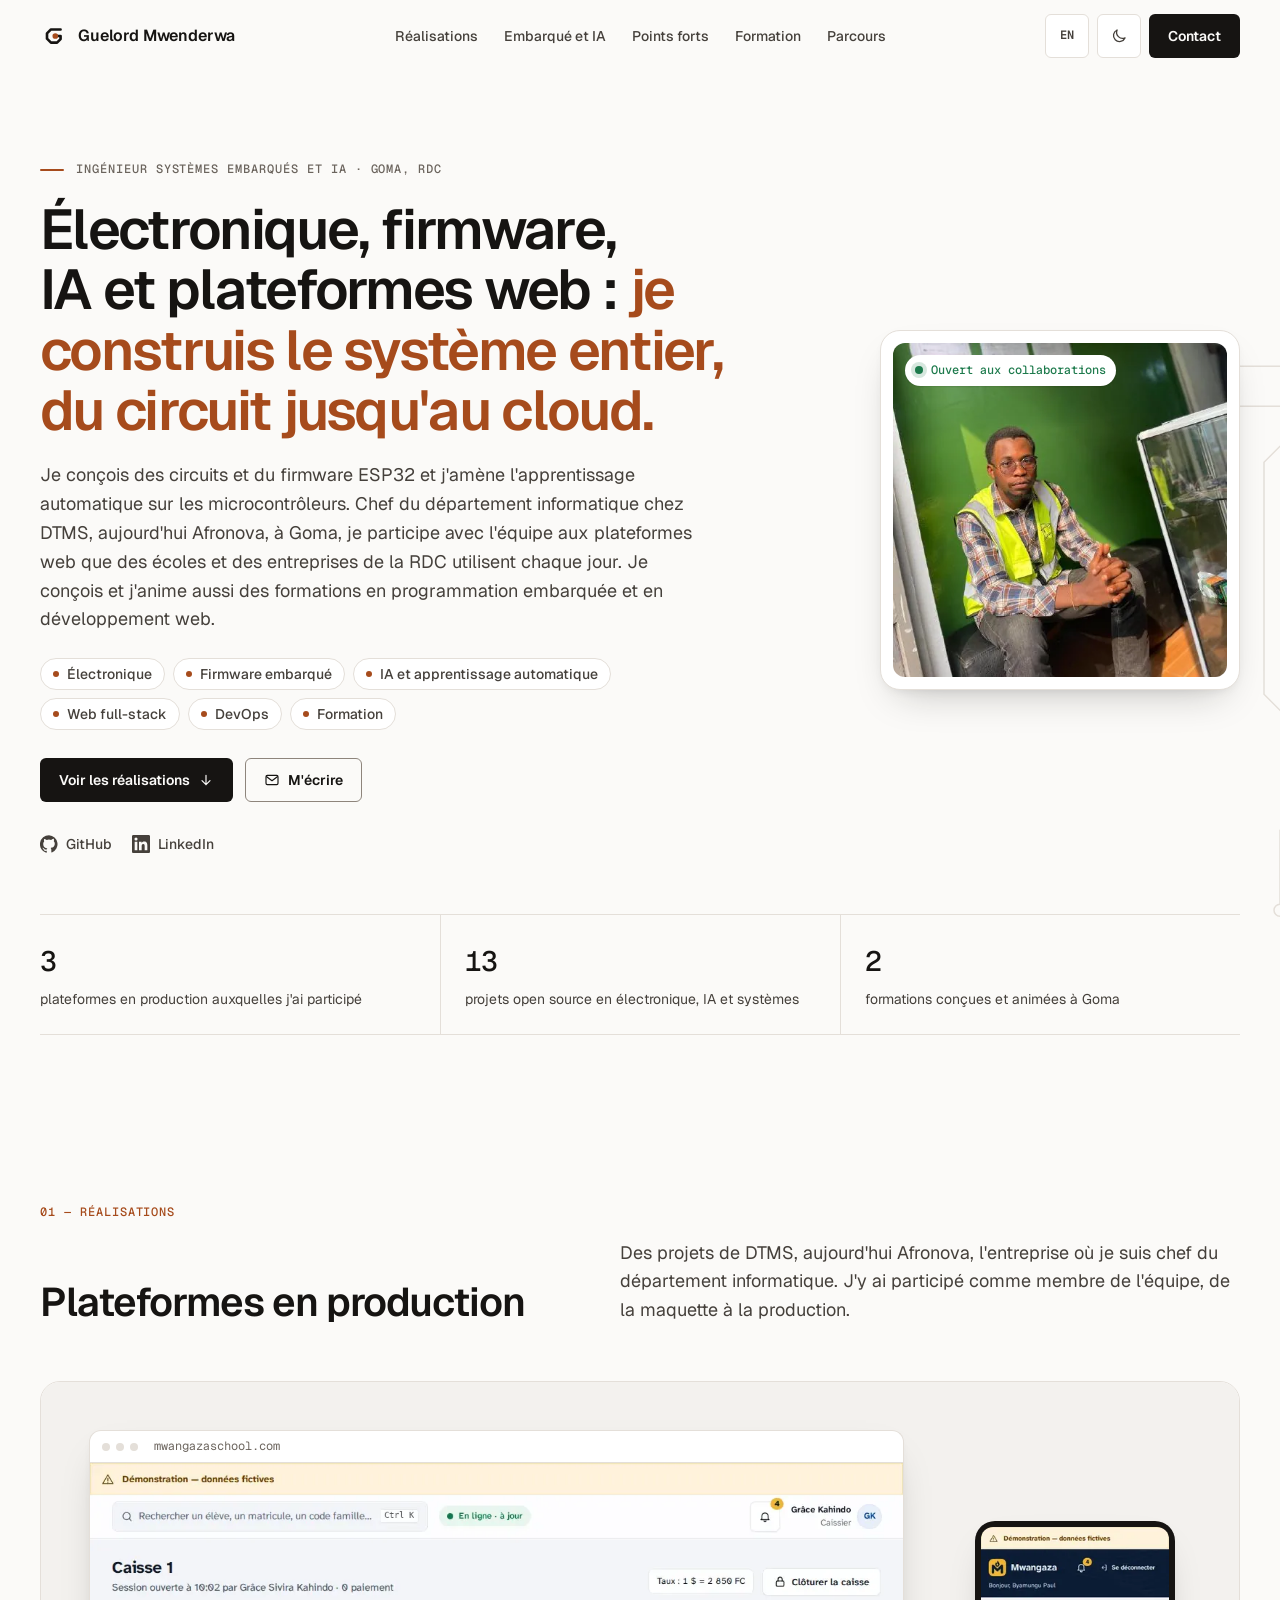
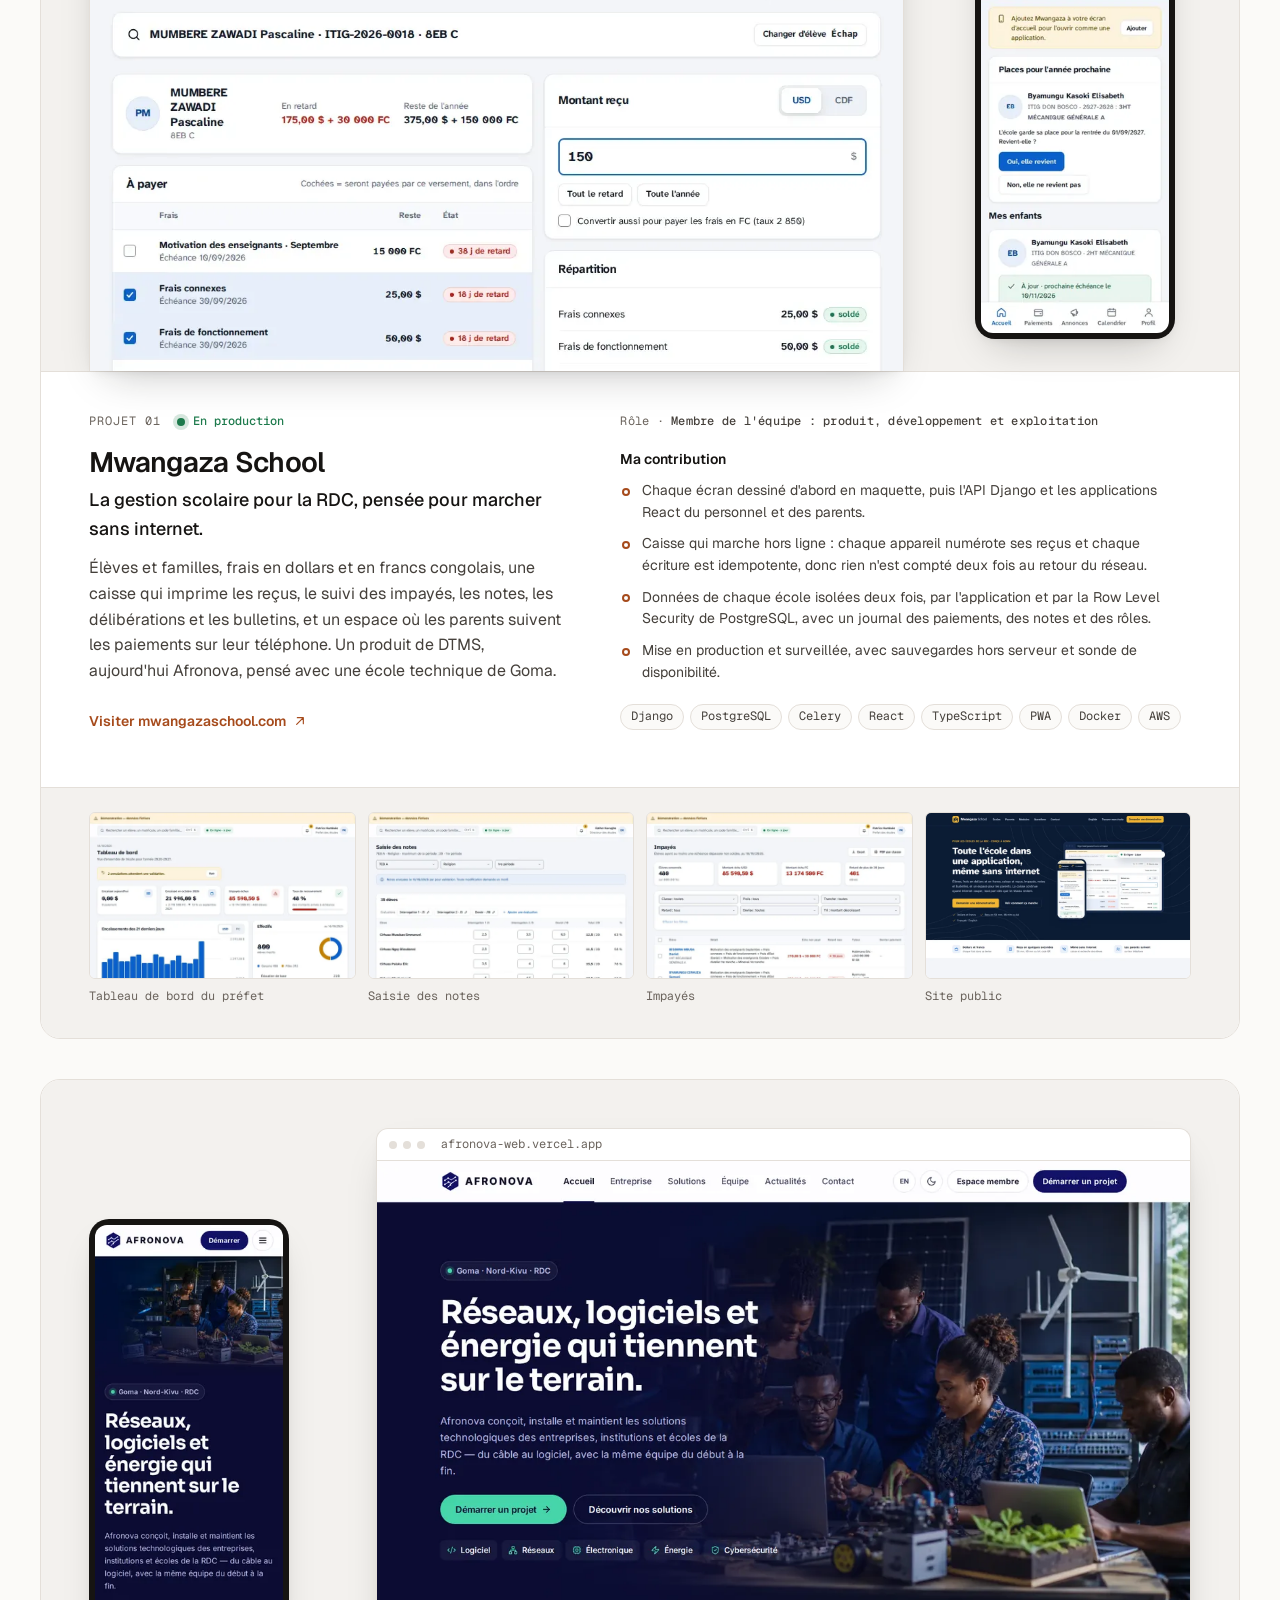
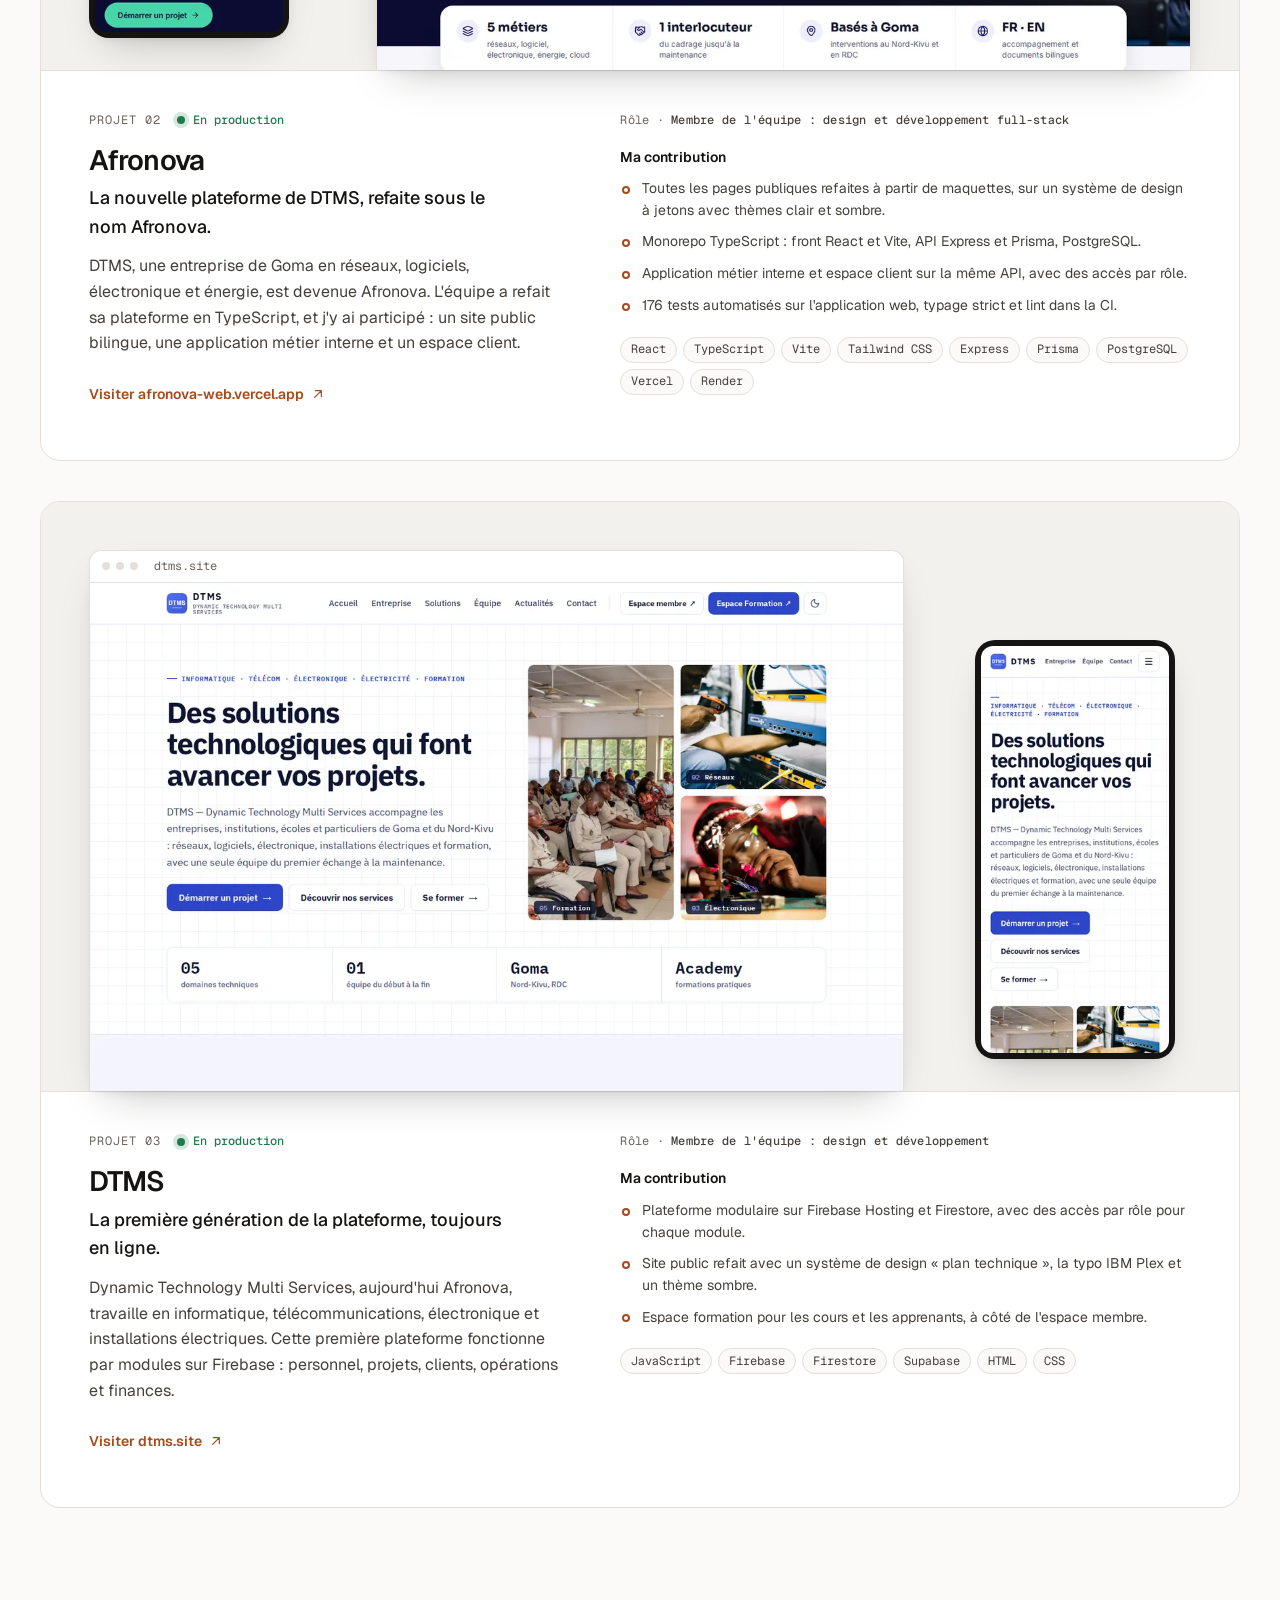
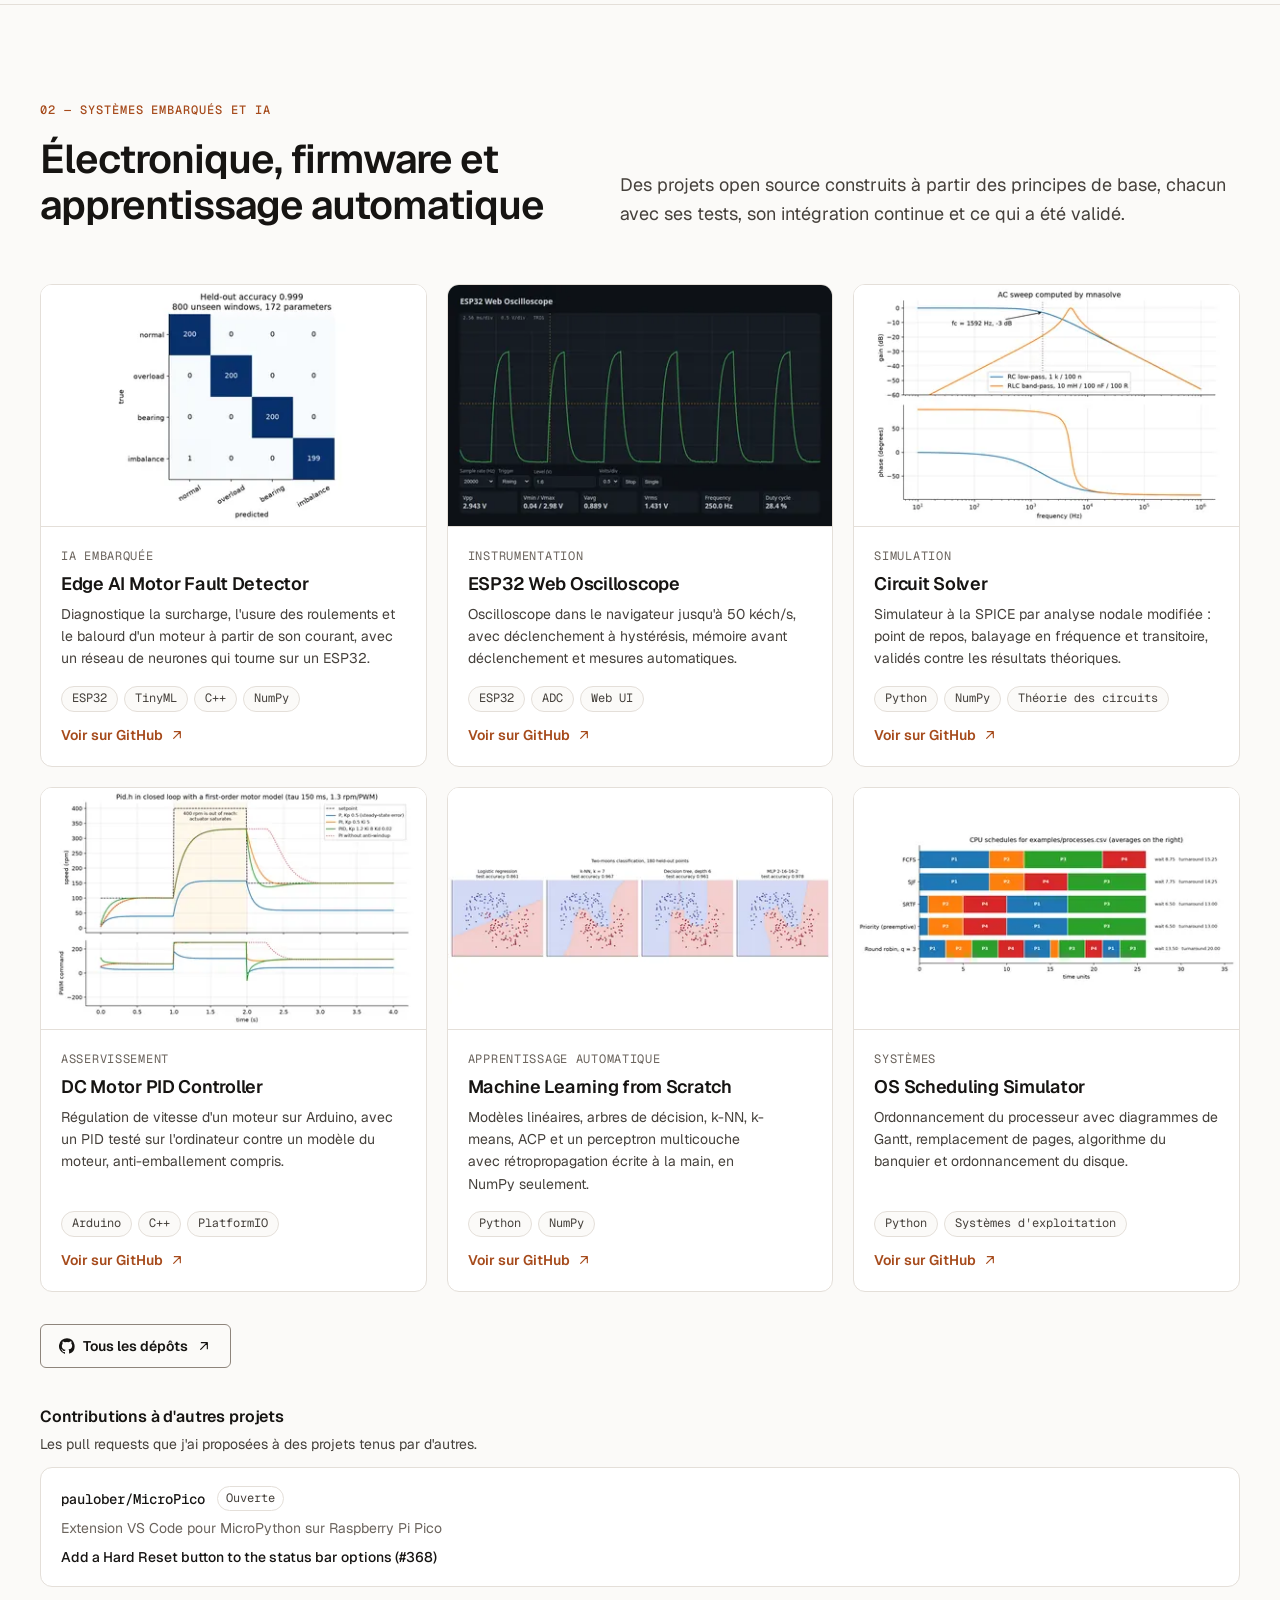
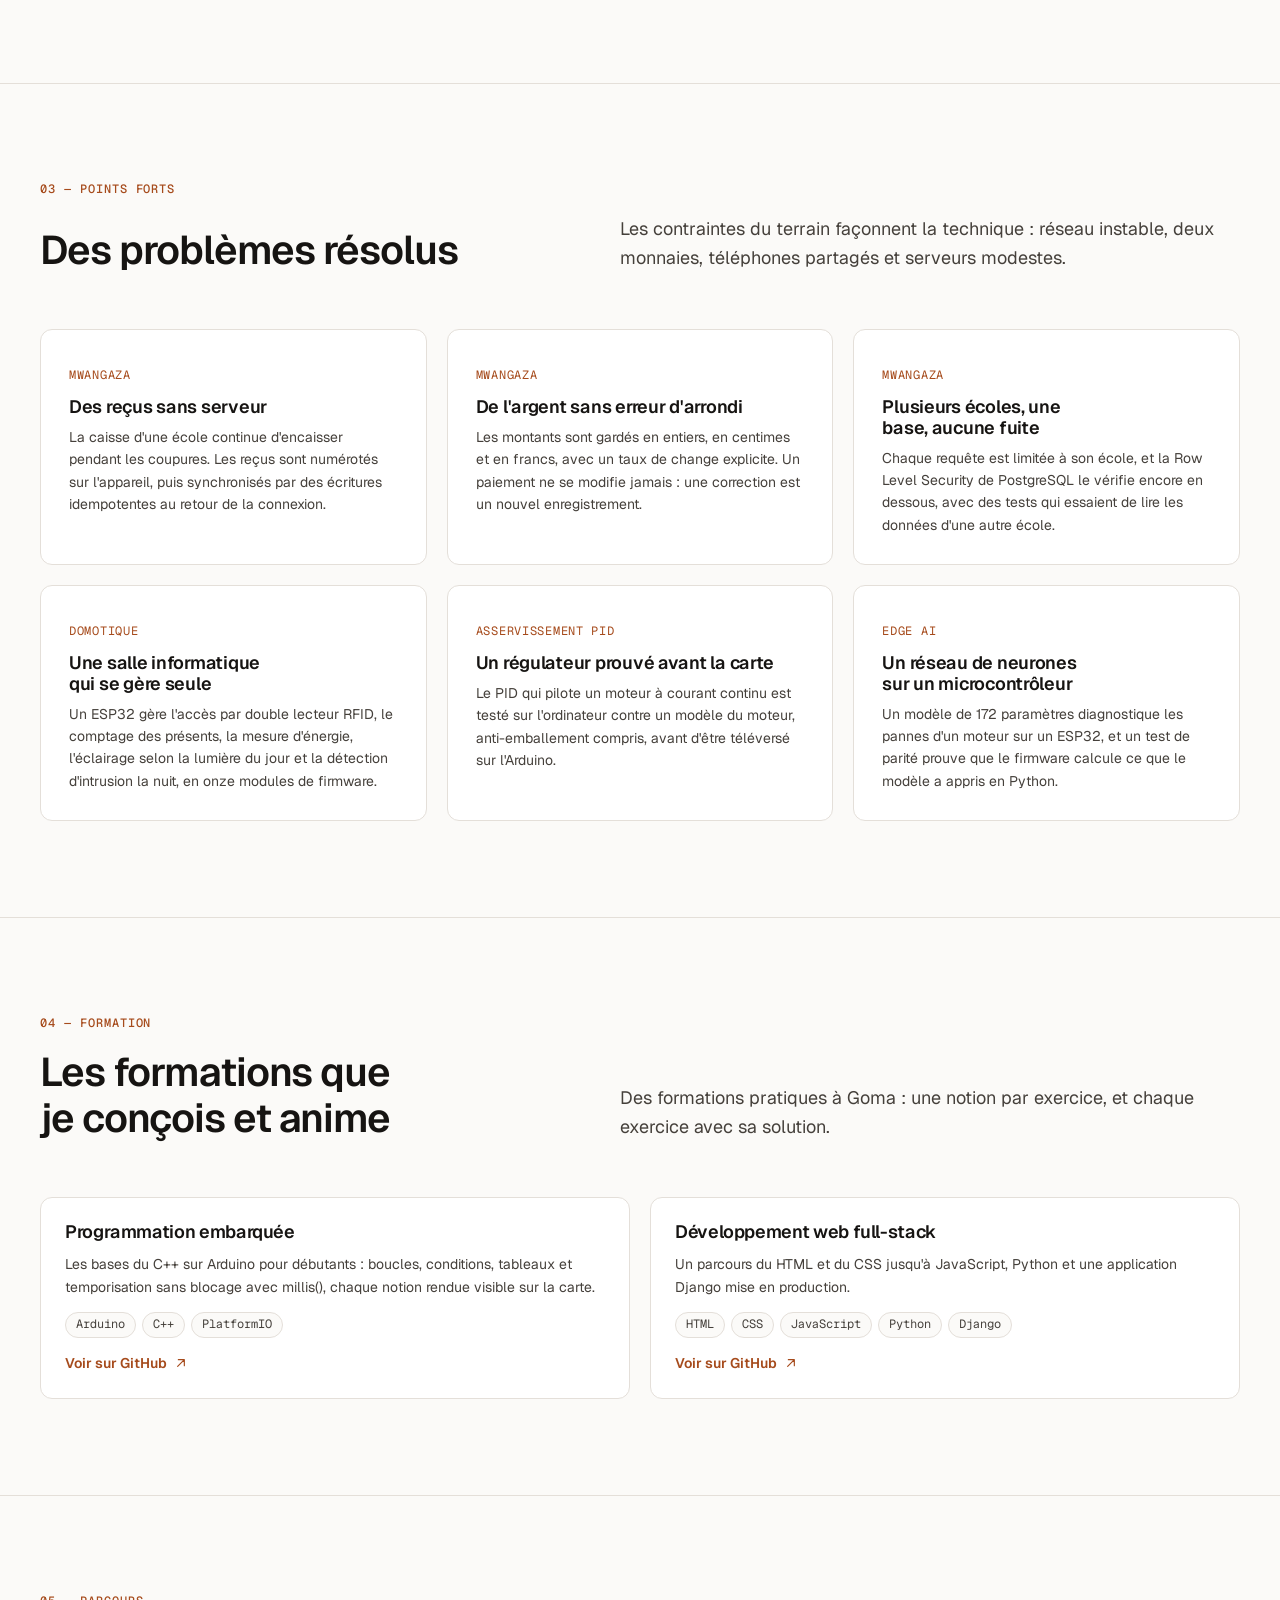
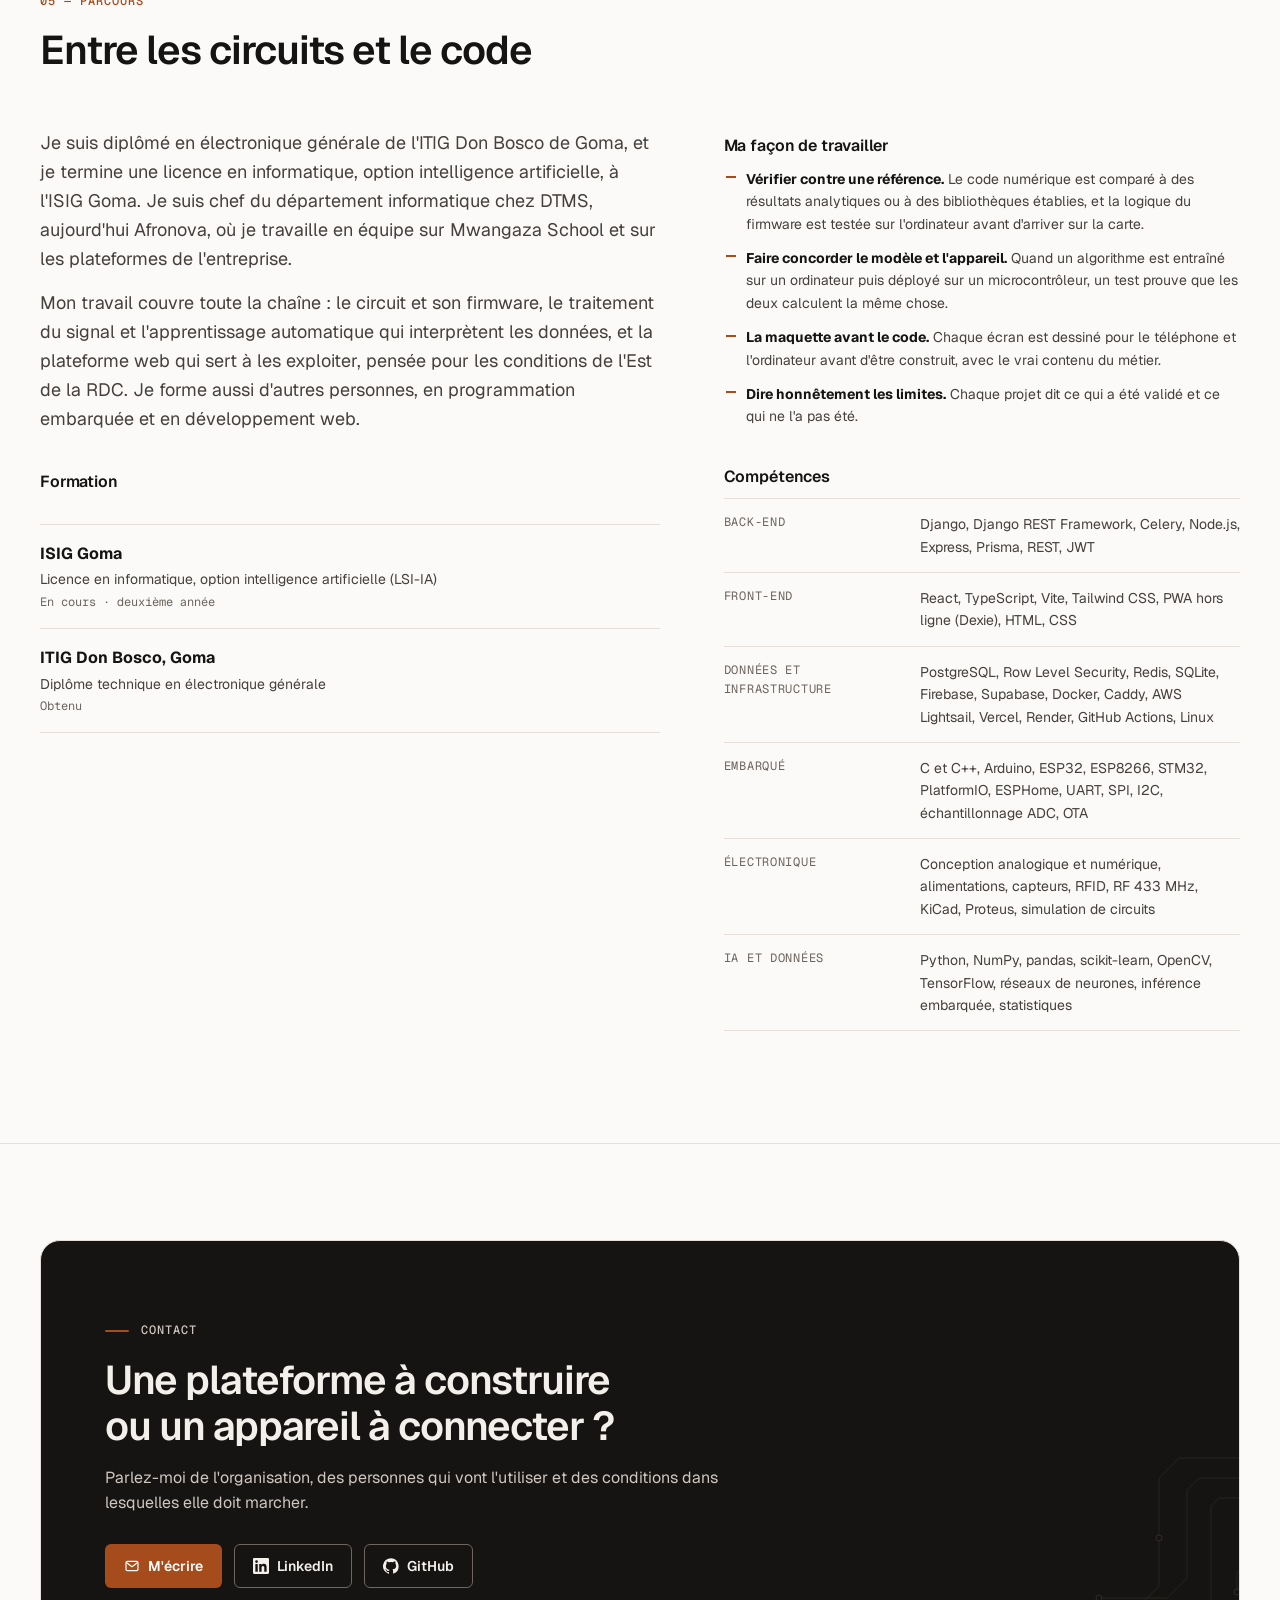
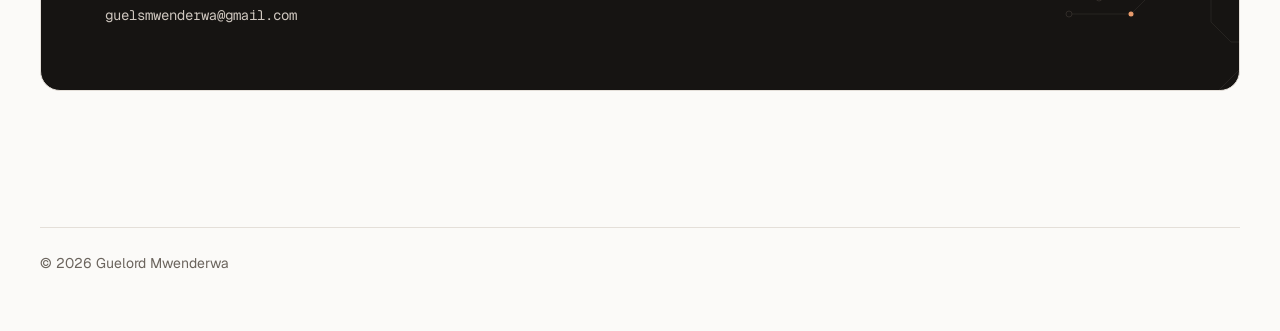
==== commit 51d85fa6: "fix: présenter Mwangaza, DTMS et Afronova comme projets de l'entreprise, avec ma participation Chef " ====
--- a/fr/index.html
+++ b/fr/index.html
@@ -4,7 +4,7 @@
 <meta charset="utf-8">
 <meta name="viewport" content="width=device-width, initial-scale=1">
 <title>Guelord Mwenderwa — Ingénieur systèmes embarqués et IA à Goma, RDC</title>
-<meta name="description" content="Ingénieur systèmes embarqués et IA à Goma, RDC : électronique, firmware ESP32, apprentissage automatique sur microcontrôleur et plateformes web en production pour des écoles et des entreprises. Formateur en programmation embarquée et en développement web.">
+<meta name="description" content="Ingénieur systèmes embarqués et IA à Goma, RDC : électronique, firmware ESP32, apprentissage automatique sur microcontrôleur ; chef du département informatique chez DTMS, aujourd&#x27;hui Afronova, où il participe aux plateformes web en production. Formateur en programmation embarquée et en développement web.">
 <meta name="author" content="Guelord Mwenderwa">
 
 <link rel="canonical" href="https://guelord-mwenderwa.github.io/fr/">
@@ -13,7 +13,7 @@
 <meta name="theme-color" content="#11100f" media="(prefers-color-scheme: dark)">
 <meta property="og:type" content="profile">
 <meta property="og:title" content="Guelord Mwenderwa — Ingénieur systèmes embarqués et IA à Goma, RDC">
-<meta property="og:description" content="Ingénieur systèmes embarqués et IA à Goma, RDC : électronique, firmware ESP32, apprentissage automatique sur microcontrôleur et plateformes web en production pour des écoles et des entreprises. Formateur en programmation embarquée et en développement web.">
+<meta property="og:description" content="Ingénieur systèmes embarqués et IA à Goma, RDC : électronique, firmware ESP32, apprentissage automatique sur microcontrôleur ; chef du département informatique chez DTMS, aujourd&#x27;hui Afronova, où il participe aux plateformes web en production. Formateur en programmation embarquée et en développement web.">
 <meta property="og:url" content="https://guelord-mwenderwa.github.io/fr/">
 <meta property="og:image" content="https://guelord-mwenderwa.github.io/assets/og-fr.png">
 <meta property="og:image:width" content="1200">
@@ -56,7 +56,7 @@
       <div>
         <p class="eyebrow">Ingénieur systèmes embarqués et IA · Goma, RDC</p>
         <h1 id="hero-title">Électronique, firmware, IA et plateformes web : <em>je construis le système entier, du circuit jusqu&#x27;au cloud.</em></h1>
-        <p class="hero-lead">Je conçois des circuits et du firmware ESP32, j&#x27;amène l&#x27;apprentissage automatique sur les microcontrôleurs, et je construis les plateformes web que des écoles et des entreprises de la RDC utilisent chaque jour, jusqu&#x27;au serveur qui les héberge. Je conçois et j&#x27;anime aussi des formations en programmation embarquée et en développement web.</p>
+        <p class="hero-lead">Je conçois des circuits et du firmware ESP32 et j&#x27;amène l&#x27;apprentissage automatique sur les microcontrôleurs. Chef du département informatique chez DTMS, aujourd&#x27;hui Afronova, à Goma, je participe avec l&#x27;équipe aux plateformes web que des écoles et des entreprises de la RDC utilisent chaque jour. Je conçois et j&#x27;anime aussi des formations en programmation embarquée et en développement web.</p>
         <ul class="hero-fields" aria-label="Mes domaines"><li>Électronique</li><li>Firmware embarqué</li><li>IA et apprentissage automatique</li><li>Web full-stack</li><li>DevOps</li><li>Formation</li></ul>
         <div class="hero-ctas">
           <a class="btn btn-primary" href="#work">Voir les réalisations<svg viewBox="0 0 24 24" aria-hidden="true" focusable="false"><path fill="none" stroke="currentColor" stroke-width="1.75" stroke-linecap="round" stroke-linejoin="round" d="M12 5v14M6 13l6 6 6-6"/></svg></a>
@@ -72,12 +72,12 @@
         <span class="status">Ouvert aux collaborations</span>
       </figure>
     </div>
-    <div class="facts"><div class="fact"><span class="fact-value">3</span><span class="fact-label">plateformes en production, utilisées chaque jour</span></div><div class="fact"><span class="fact-value">13</span><span class="fact-label">projets open source en électronique, IA et systèmes</span></div><div class="fact"><span class="fact-value">2</span><span class="fact-label">formations conçues et animées à Goma</span></div></div>
+    <div class="facts"><div class="fact"><span class="fact-value">3</span><span class="fact-label">plateformes en production auxquelles j&#x27;ai participé</span></div><div class="fact"><span class="fact-value">13</span><span class="fact-label">projets open source en électronique, IA et systèmes</span></div><div class="fact"><span class="fact-value">2</span><span class="fact-label">formations conçues et animées à Goma</span></div></div>
   </div>
 </section>
 <section class="section" id="work" aria-labelledby="work-title">
   <div class="container">
-    <div class="section-head"><p class="section-index">01 — Réalisations</p><h2 id="work-title">Plateformes en production</h2><p>Conçues, développées, mises en ligne et maintenues par moi, de la première maquette à la production.</p></div>
+    <div class="section-head"><p class="section-index">01 — Réalisations</p><h2 id="work-title">Plateformes en production</h2><p>Des projets de DTMS, aujourd&#x27;hui Afronova, l&#x27;entreprise où je suis chef du département informatique. J&#x27;y ai participé comme membre de l&#x27;équipe, de la maquette à la production.</p></div>
     <div class="cases">
 <article class="case" id="mwangaza" aria-labelledby="mwangaza-title">
   <div class="case-visual">
@@ -89,12 +89,12 @@
       <div class="case-meta"><span class="mono">Projet 01</span><span class="status">En production</span></div>
       <h3 id="mwangaza-title">Mwangaza School</h3>
       <p class="case-tagline">La gestion scolaire pour la RDC, pensée pour marcher sans internet.</p>
-      <p class="case-summary">Élèves et familles, frais en dollars et en francs congolais, une caisse qui imprime les reçus, le suivi des impayés, les notes, les délibérations et les bulletins, et un espace où les parents suivent les paiements sur leur téléphone. Conçue avec une école technique de Goma.</p>
+      <p class="case-summary">Élèves et familles, frais en dollars et en francs congolais, une caisse qui imprime les reçus, le suivi des impayés, les notes, les délibérations et les bulletins, et un espace où les parents suivent les paiements sur leur téléphone. Un produit de DTMS, aujourd&#x27;hui Afronova, pensé avec une école technique de Goma.</p>
       <div class="case-links"><a class="link-arrow" href="https://mwangazaschool.com/">Visiter mwangazaschool.com<svg viewBox="0 0 24 24" aria-hidden="true" focusable="false"><path fill="none" stroke="currentColor" stroke-width="1.75" stroke-linecap="round" stroke-linejoin="round" d="M7 17 17 7M8 7h9v9"/></svg></a></div>
     </div>
     <div class="case-details">
-      <p class="case-role">Rôle · <strong>Produit, design, développement et exploitation</strong></p>
-      <p class="case-did">Ce que j&#x27;ai fait</p>
+      <p class="case-role">Rôle · <strong>Membre de l&#x27;équipe : produit, développement et exploitation</strong></p>
+      <p class="case-did">Ma contribution</p>
       <ul class="case-list"><li>Chaque écran dessiné d&#x27;abord en maquette, puis l&#x27;API Django et les applications React du personnel et des parents.</li><li>Caisse qui marche hors ligne : chaque appareil numérote ses reçus et chaque écriture est idempotente, donc rien n&#x27;est compté deux fois au retour du réseau.</li><li>Données de chaque école isolées deux fois, par l&#x27;application et par la Row Level Security de PostgreSQL, avec un journal des paiements, des notes et des rôles.</li><li>Mise en production et surveillée, avec sauvegardes hors serveur et sonde de disponibilité.</li></ul>
       <div class="chips"><span class="chip">Django</span><span class="chip">PostgreSQL</span><span class="chip">Celery</span><span class="chip">React</span><span class="chip">TypeScript</span><span class="chip">PWA</span><span class="chip">Docker</span><span class="chip">AWS</span></div>
     </div>
@@ -111,12 +111,12 @@
       <div class="case-meta"><span class="mono">Projet 02</span><span class="status">En production</span></div>
       <h3 id="afronova-title">Afronova</h3>
       <p class="case-tagline">La nouvelle plateforme de DTMS, refaite sous le nom Afronova.</p>
-      <p class="case-summary">DTMS, une entreprise de Goma en réseaux, logiciels, électronique et énergie, est devenue Afronova. J&#x27;ai refait sa plateforme en TypeScript : un site public bilingue, une application métier interne et un espace client.</p>
+      <p class="case-summary">DTMS, une entreprise de Goma en réseaux, logiciels, électronique et énergie, est devenue Afronova. L&#x27;équipe a refait sa plateforme en TypeScript, et j&#x27;y ai participé : un site public bilingue, une application métier interne et un espace client.</p>
       <div class="case-links"><a class="link-arrow" href="https://afronova-web.vercel.app/">Visiter afronova-web.vercel.app<svg viewBox="0 0 24 24" aria-hidden="true" focusable="false"><path fill="none" stroke="currentColor" stroke-width="1.75" stroke-linecap="round" stroke-linejoin="round" d="M7 17 17 7M8 7h9v9"/></svg></a></div>
     </div>
     <div class="case-details">
-      <p class="case-role">Rôle · <strong>Design et développement full-stack</strong></p>
-      <p class="case-did">Ce que j&#x27;ai fait</p>
+      <p class="case-role">Rôle · <strong>Membre de l&#x27;équipe : design et développement full-stack</strong></p>
+      <p class="case-did">Ma contribution</p>
       <ul class="case-list"><li>Toutes les pages publiques refaites à partir de maquettes, sur un système de design à jetons avec thèmes clair et sombre.</li><li>Monorepo TypeScript : front React et Vite, API Express et Prisma, PostgreSQL.</li><li>Application métier interne et espace client sur la même API, avec des accès par rôle.</li><li>176 tests automatisés sur l&#x27;application web, typage strict et lint dans la CI.</li></ul>
       <div class="chips"><span class="chip">React</span><span class="chip">TypeScript</span><span class="chip">Vite</span><span class="chip">Tailwind CSS</span><span class="chip">Express</span><span class="chip">Prisma</span><span class="chip">PostgreSQL</span><span class="chip">Vercel</span><span class="chip">Render</span></div>
     </div>
@@ -137,8 +137,8 @@
       <div class="case-links"><a class="link-arrow" href="https://dtms.site/">Visiter dtms.site<svg viewBox="0 0 24 24" aria-hidden="true" focusable="false"><path fill="none" stroke="currentColor" stroke-width="1.75" stroke-linecap="round" stroke-linejoin="round" d="M7 17 17 7M8 7h9v9"/></svg></a></div>
     </div>
     <div class="case-details">
-      <p class="case-role">Rôle · <strong>Design et développement</strong></p>
-      <p class="case-did">Ce que j&#x27;ai fait</p>
+      <p class="case-role">Rôle · <strong>Membre de l&#x27;équipe : design et développement</strong></p>
+      <p class="case-did">Ma contribution</p>
       <ul class="case-list"><li>Plateforme modulaire sur Firebase Hosting et Firestore, avec des accès par rôle pour chaque module.</li><li>Site public refait avec un système de design « plan technique », la typo IBM Plex et un thème sombre.</li><li>Espace formation pour les cours et les apprenants, à côté de l&#x27;espace membre.</li></ul>
       <div class="chips"><span class="chip">JavaScript</span><span class="chip">Firebase</span><span class="chip">Firestore</span><span class="chip">Supabase</span><span class="chip">HTML</span><span class="chip">CSS</span></div>
     </div>
@@ -226,7 +226,7 @@
 </section>
 <section class="section" id="highlights" aria-labelledby="highlights-title">
   <div class="container">
-    <div class="section-head"><p class="section-index">03 — Points forts</p><h2 id="highlights-title">Des problèmes que j&#x27;ai résolus</h2><p>Les contraintes du terrain façonnent la technique : réseau instable, deux monnaies, téléphones partagés et serveurs modestes.</p></div>
+    <div class="section-head"><p class="section-index">03 — Points forts</p><h2 id="highlights-title">Des problèmes résolus</h2><p>Les contraintes du terrain façonnent la technique : réseau instable, deux monnaies, téléphones partagés et serveurs modestes.</p></div>
     <div class="highlights"><article class="highlight"><p class="mono">Mwangaza</p><h3>Des reçus sans serveur</h3><p>La caisse d&#x27;une école continue d&#x27;encaisser pendant les coupures. Les reçus sont numérotés sur l&#x27;appareil, puis synchronisés par des écritures idempotentes au retour de la connexion.</p></article><article class="highlight"><p class="mono">Mwangaza</p><h3>De l&#x27;argent sans erreur d&#x27;arrondi</h3><p>Les montants sont gardés en entiers, en centimes et en francs, avec un taux de change explicite. Un paiement ne se modifie jamais : une correction est un nouvel enregistrement.</p></article><article class="highlight"><p class="mono">Mwangaza</p><h3>Plusieurs écoles, une base, aucune fuite</h3><p>Chaque requête est limitée à son école, et la Row Level Security de PostgreSQL le vérifie encore en dessous, avec des tests qui essaient de lire les données d&#x27;une autre école.</p></article><article class="highlight"><p class="mono">Domotique</p><h3>Une salle informatique qui se gère seule</h3><p>Un ESP32 gère l&#x27;accès par double lecteur RFID, le comptage des présents, la mesure d&#x27;énergie, l&#x27;éclairage selon la lumière du jour et la détection d&#x27;intrusion la nuit, en onze modules de firmware.</p></article><article class="highlight"><p class="mono">Asservissement PID</p><h3>Un régulateur prouvé avant la carte</h3><p>Le PID qui pilote un moteur à courant continu est testé sur l&#x27;ordinateur contre un modèle du moteur, anti-emballement compris, avant d&#x27;être téléversé sur l&#x27;Arduino.</p></article><article class="highlight"><p class="mono">Edge AI</p><h3>Un réseau de neurones sur un microcontrôleur</h3><p>Un modèle de 172 paramètres diagnostique les pannes d&#x27;un moteur sur un ESP32, et un test de parité prouve que le firmware calcule ce que le modèle a appris en Python.</p></article></div>
   </div>
 </section>
@@ -251,7 +251,7 @@
     <div class="section-head"><p class="section-index">05 — Parcours</p><h2 id="about-title">Entre les circuits et le code</h2></div>
     <div class="about">
       <div class="about-text">
-        <p>Je suis diplômé en électronique générale de l&#x27;ITIG Don Bosco de Goma, et je termine une licence en informatique, option intelligence artificielle, à l&#x27;ISIG Goma.</p><p>Mon travail couvre toute la chaîne : le circuit et son firmware, le traitement du signal et l&#x27;apprentissage automatique qui interprètent les données, et la plateforme web qui sert à les exploiter, pensée pour les conditions de l&#x27;Est de la RDC. Je forme aussi d&#x27;autres personnes, en programmation embarquée et en développement web.</p>
+        <p>Je suis diplômé en électronique générale de l&#x27;ITIG Don Bosco de Goma, et je termine une licence en informatique, option intelligence artificielle, à l&#x27;ISIG Goma. Je suis chef du département informatique chez DTMS, aujourd&#x27;hui Afronova, où je travaille en équipe sur Mwangaza School et sur les plateformes de l&#x27;entreprise.</p><p>Mon travail couvre toute la chaîne : le circuit et son firmware, le traitement du signal et l&#x27;apprentissage automatique qui interprètent les données, et la plateforme web qui sert à les exploiter, pensée pour les conditions de l&#x27;Est de la RDC. Je forme aussi d&#x27;autres personnes, en programmation embarquée et en développement web.</p>
         <h3 class="subhead">Formation</h3>
         <ul class="timeline"><li><strong>ISIG Goma</strong><span>Licence en informatique, option intelligence artificielle (LSI-IA)</span><span class="mono">En cours · deuxième année</span></li><li><strong>ITIG Don Bosco, Goma</strong><span>Diplôme technique en électronique générale</span><span class="mono">Obtenu</span></li></ul>
       </div>
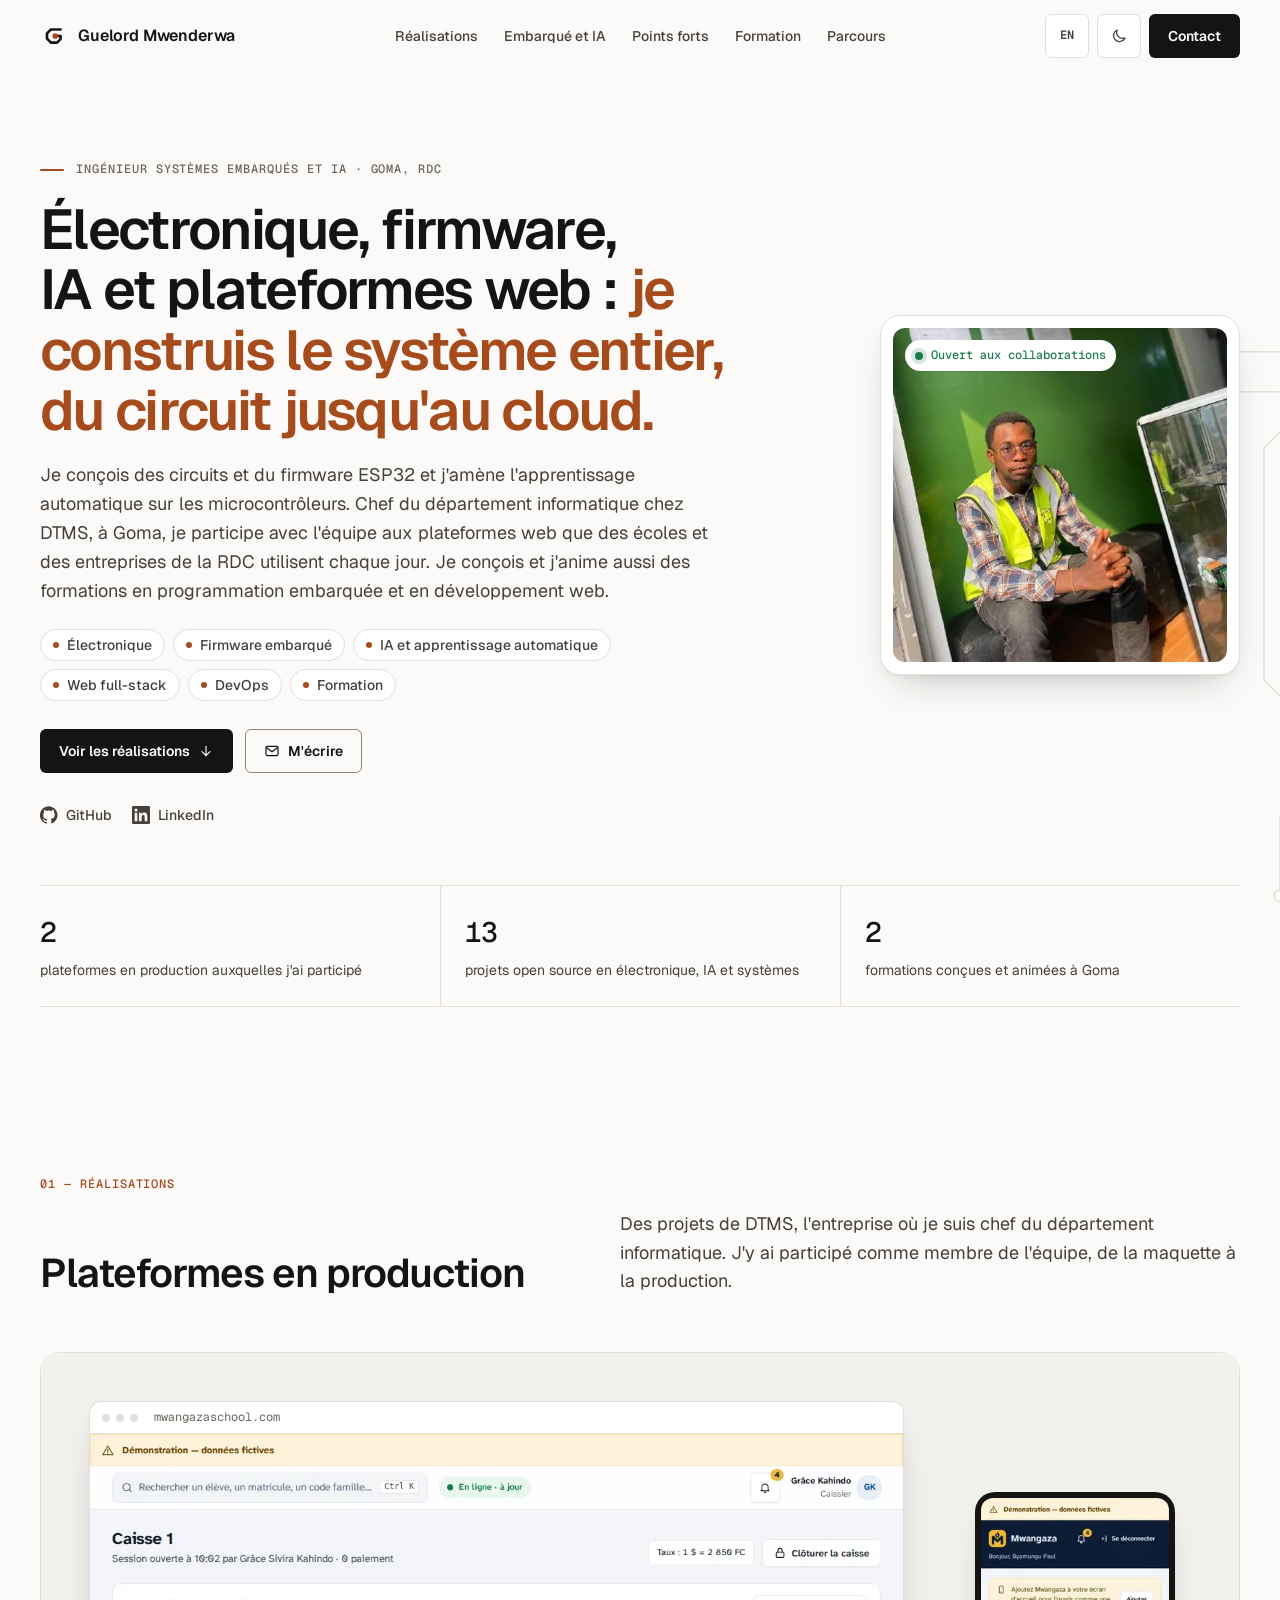
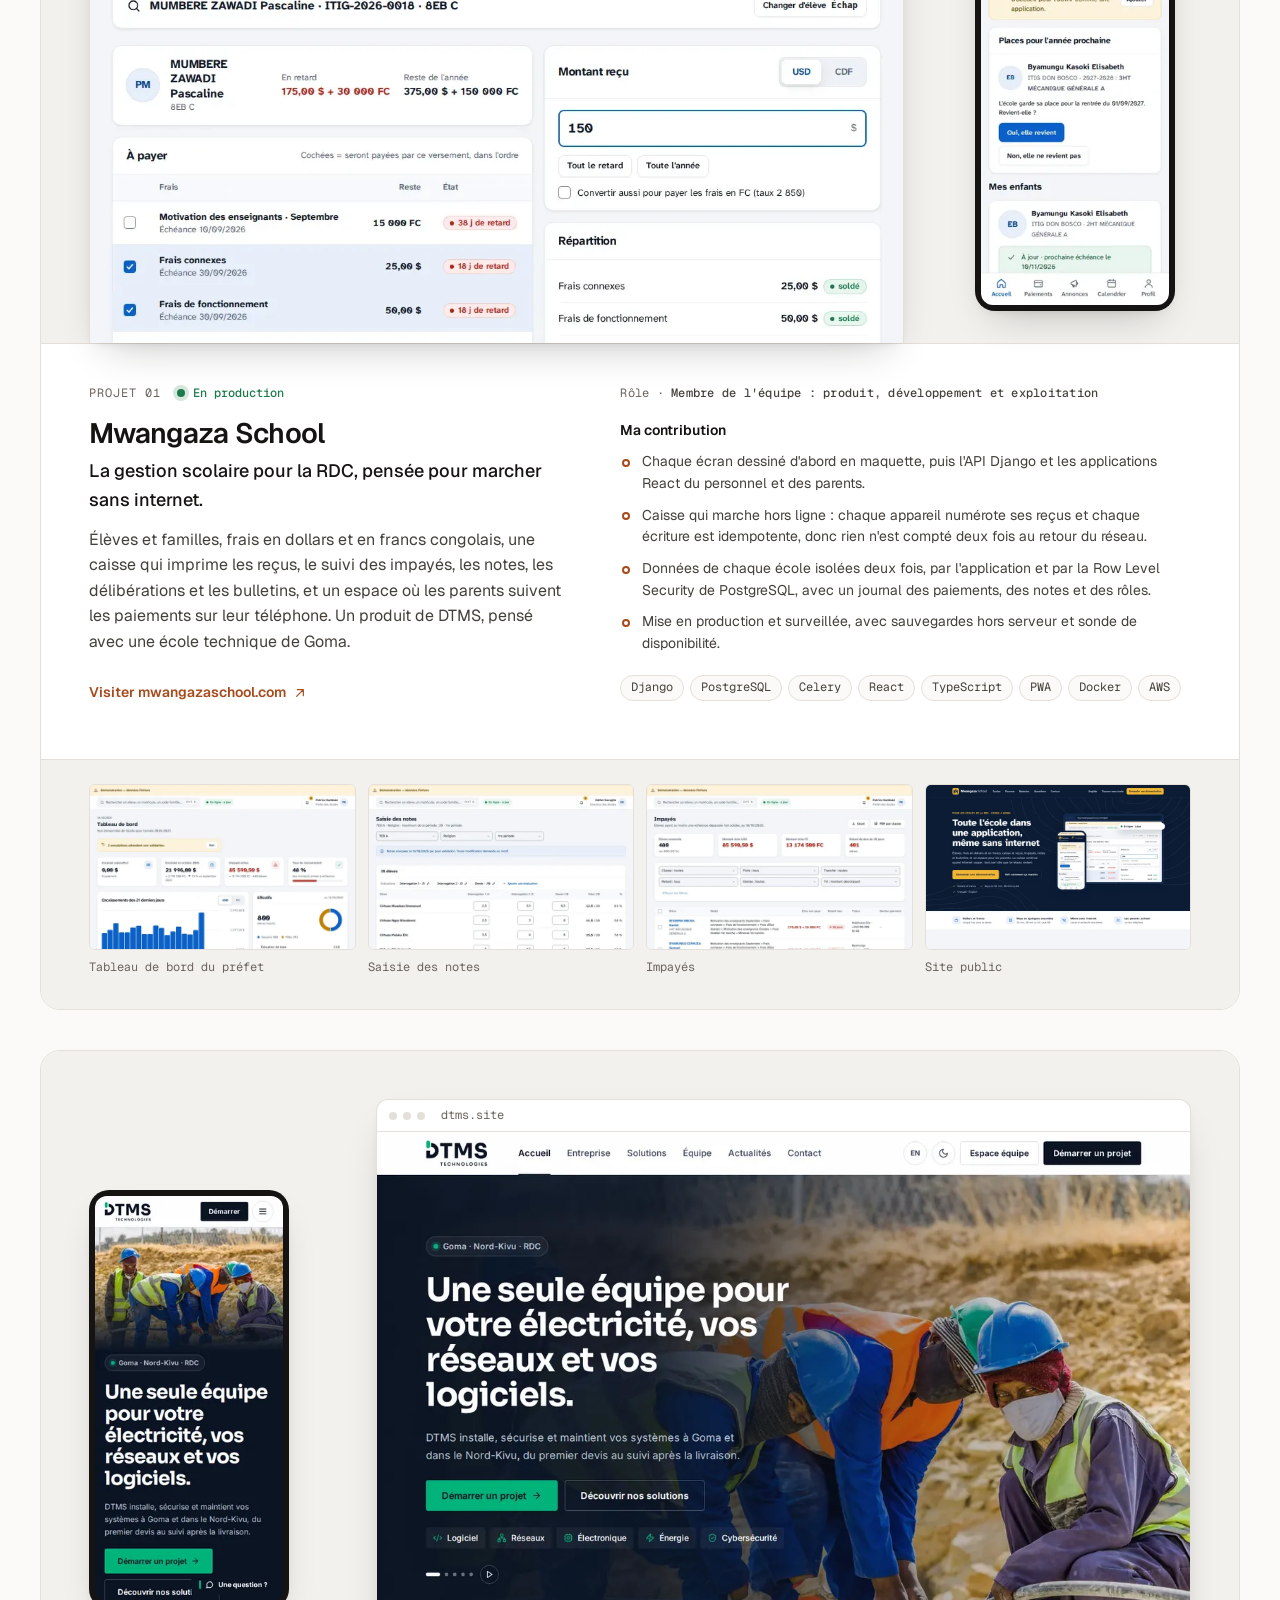
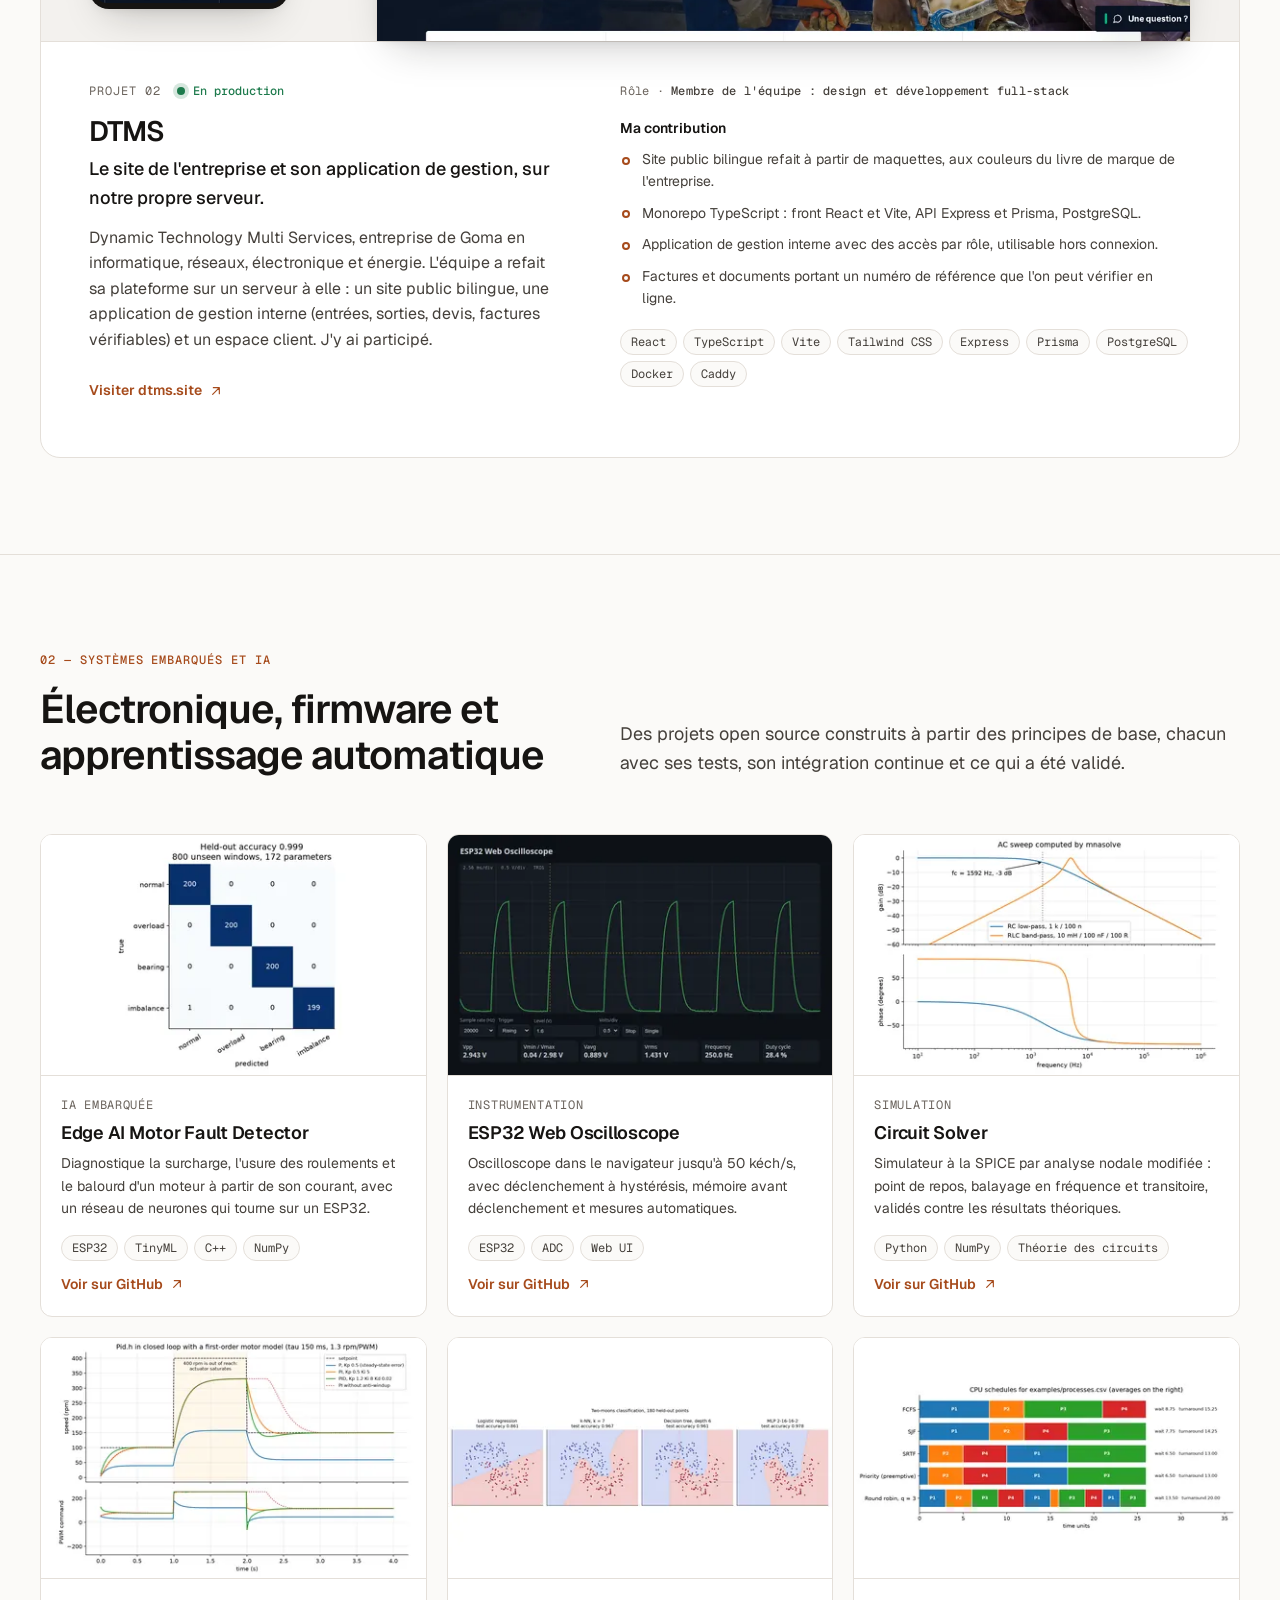
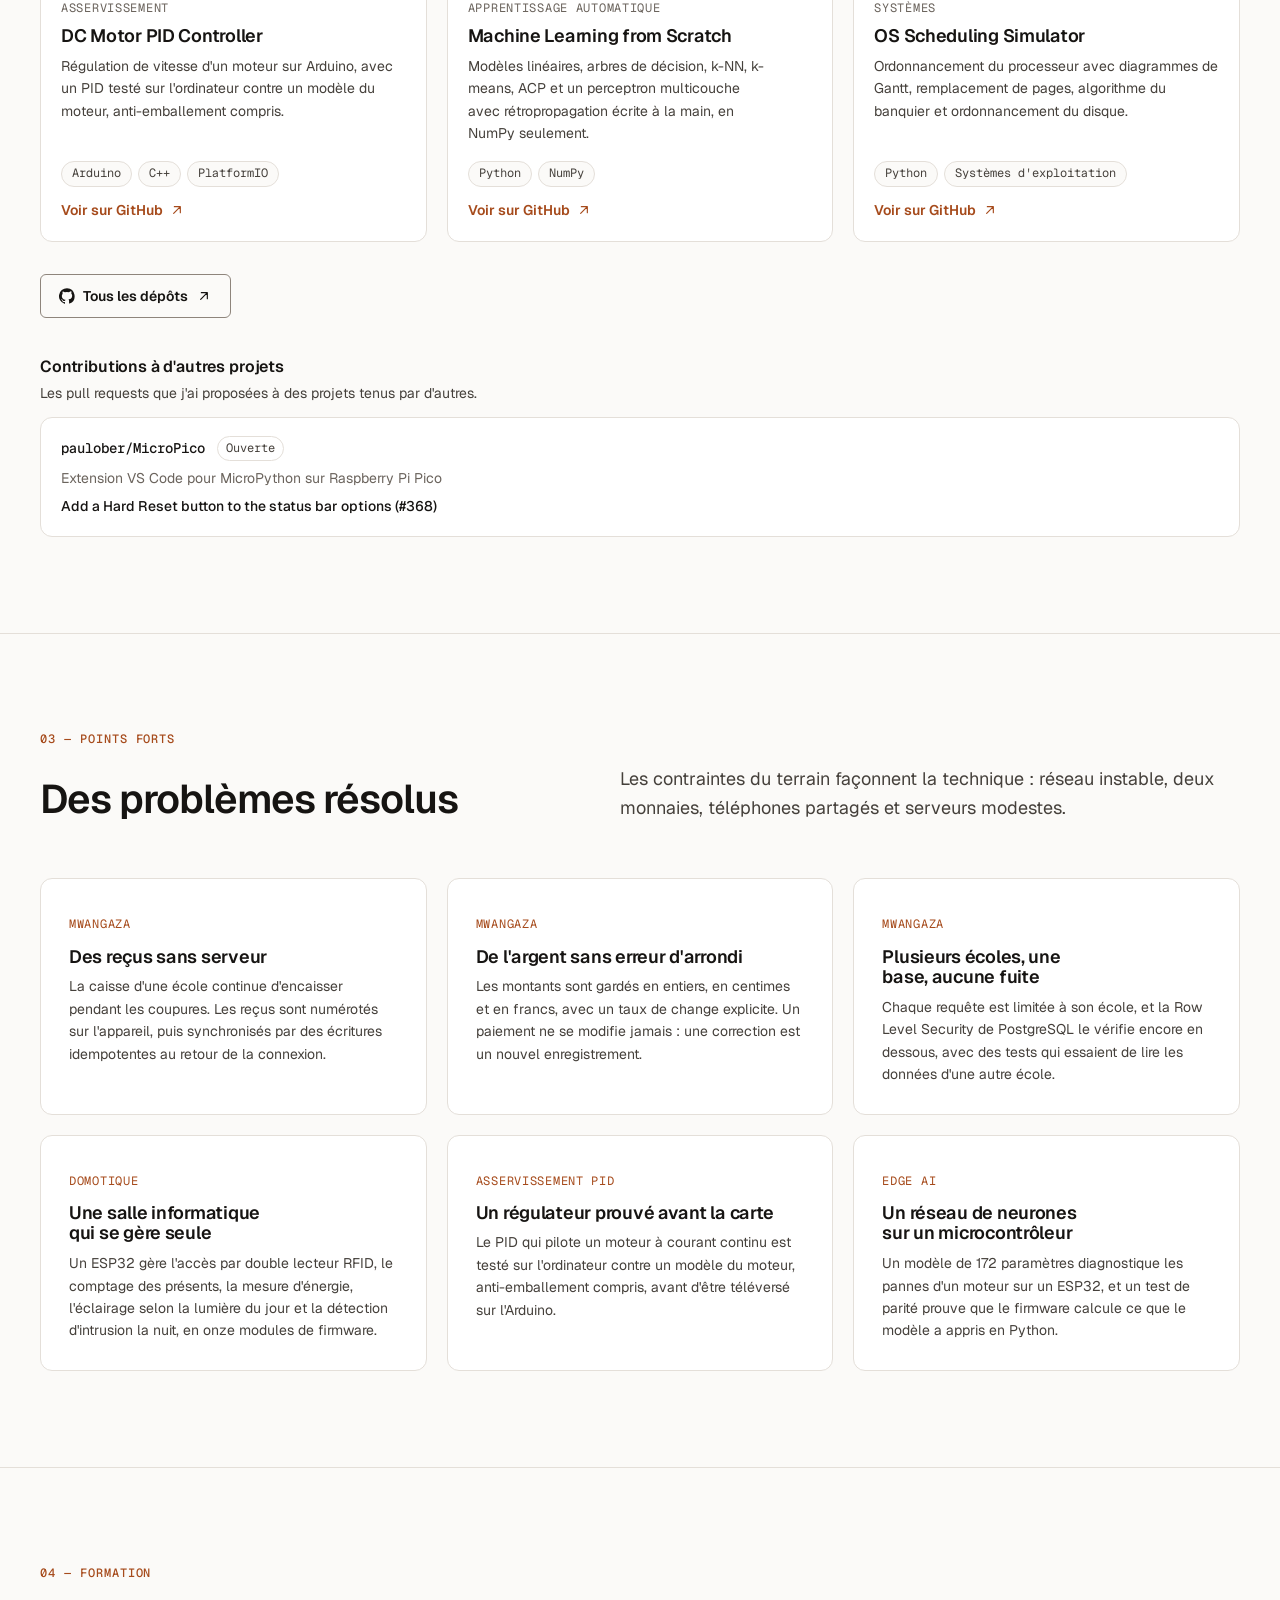
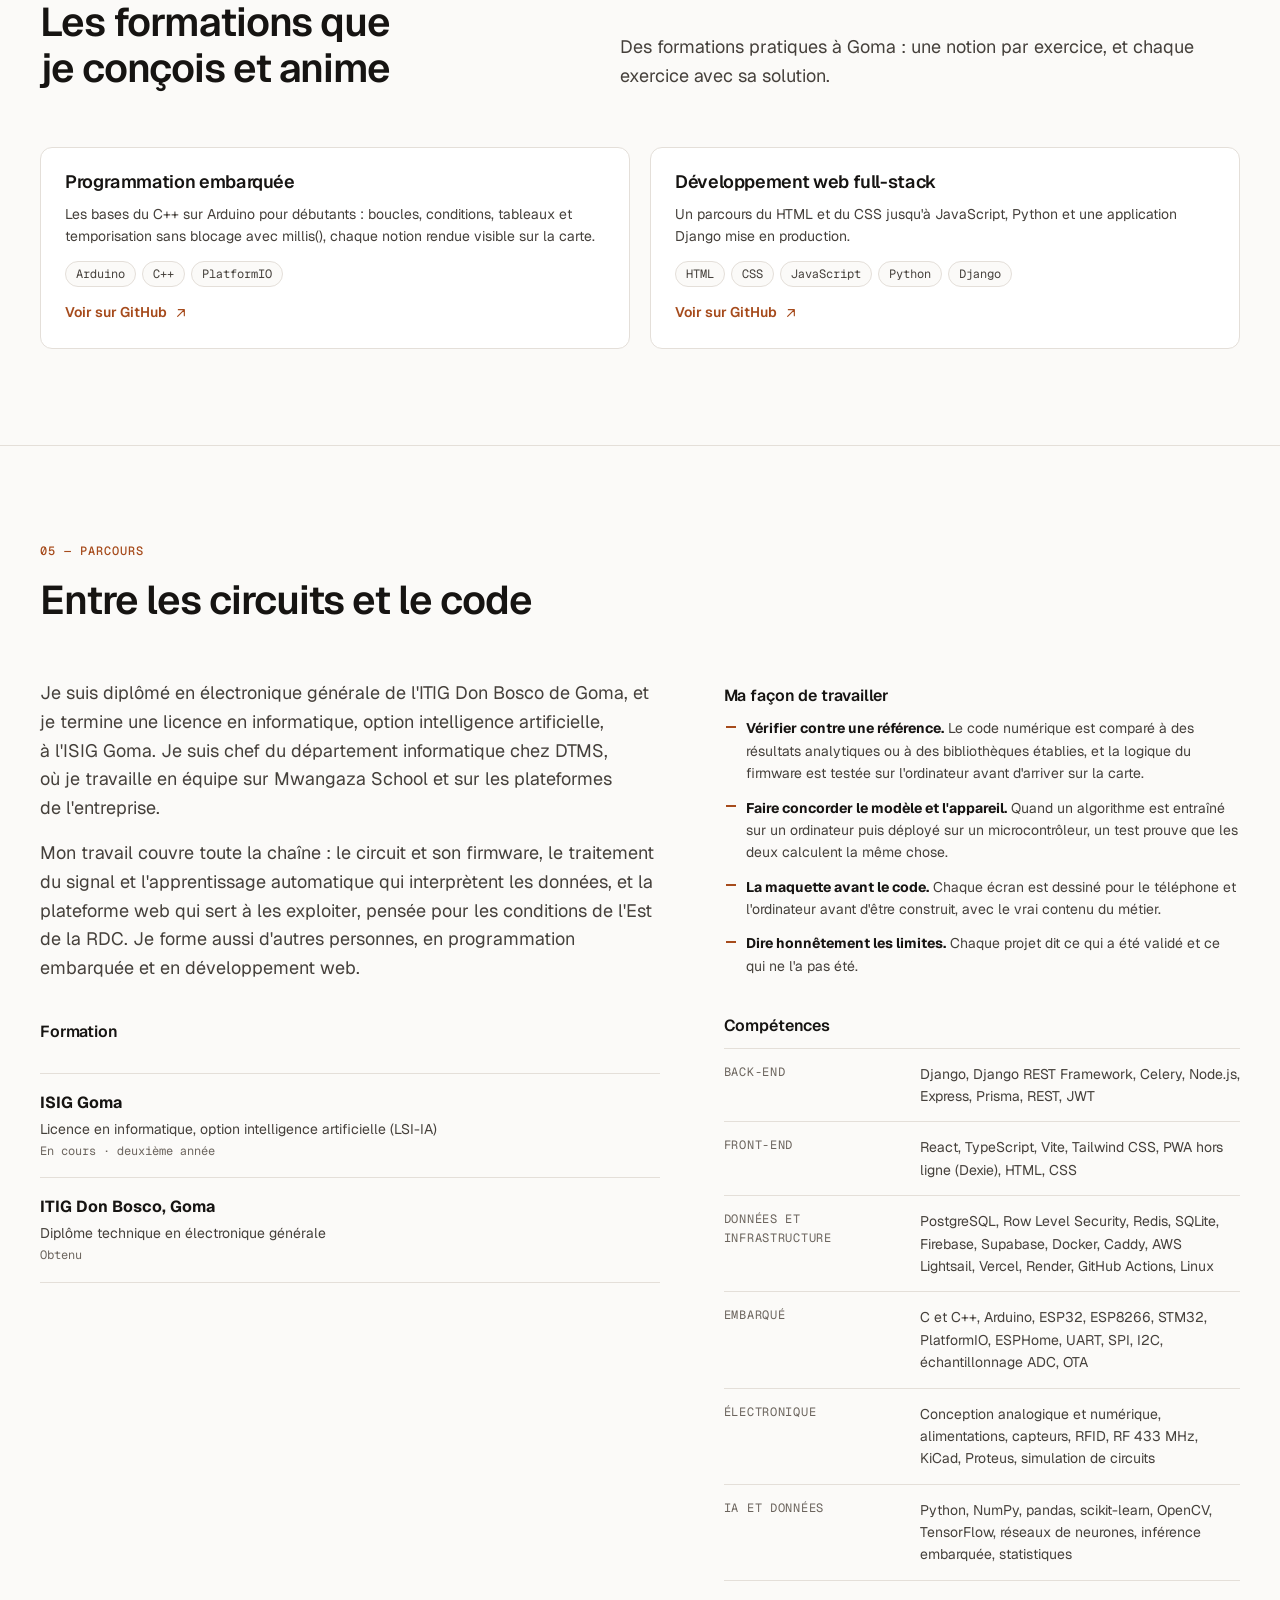
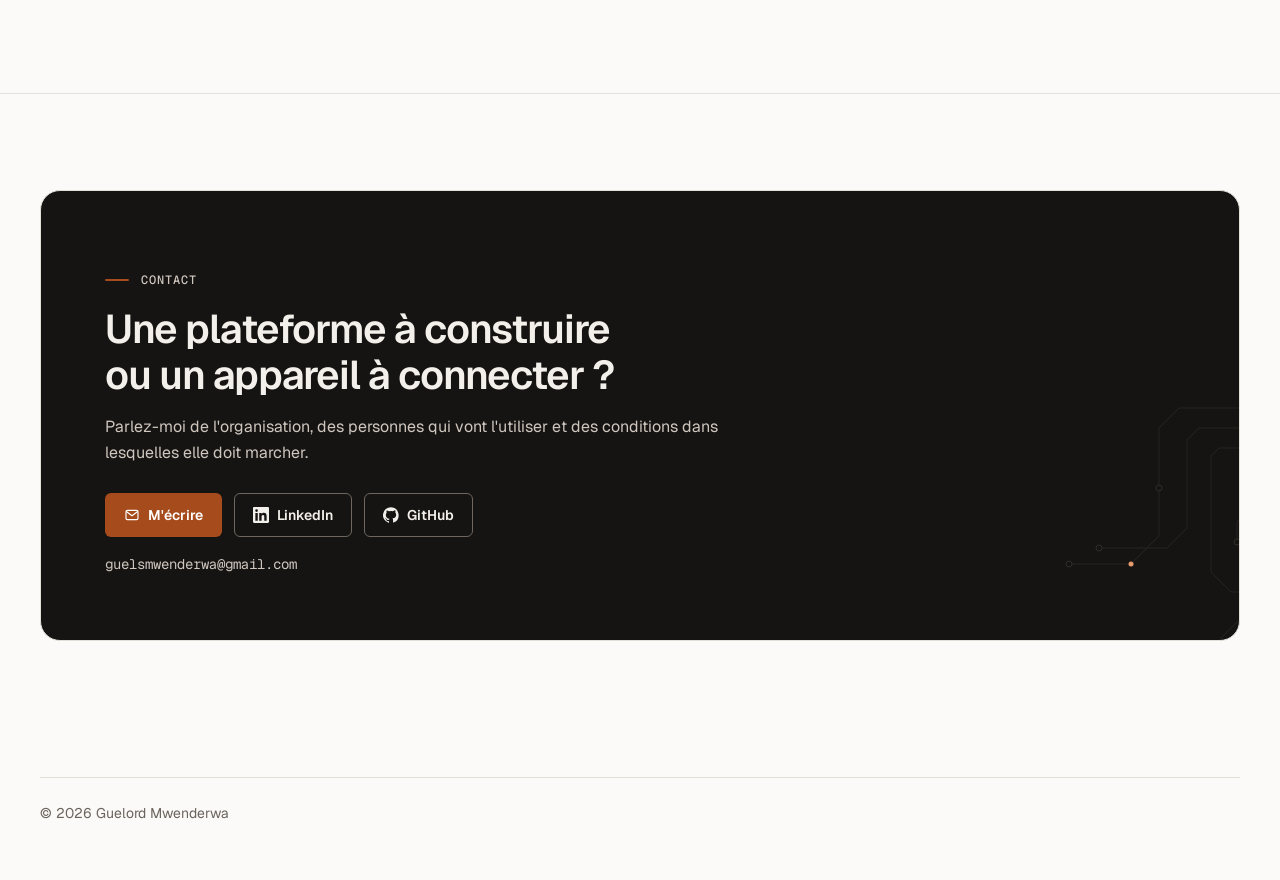
==== commit f7fa4354: "feat: DTMS sur son propre serveur (dtms.site), Afronova retiré du portfolio Co-Authored-By: Claude S" ====
--- a/fr/index.html
+++ b/fr/index.html
@@ -4,7 +4,7 @@
 <meta charset="utf-8">
 <meta name="viewport" content="width=device-width, initial-scale=1">
 <title>Guelord Mwenderwa — Ingénieur systèmes embarqués et IA à Goma, RDC</title>
-<meta name="description" content="Ingénieur systèmes embarqués et IA à Goma, RDC : électronique, firmware ESP32, apprentissage automatique sur microcontrôleur ; chef du département informatique chez DTMS, aujourd&#x27;hui Afronova, où il participe aux plateformes web en production. Formateur en programmation embarquée et en développement web.">
+<meta name="description" content="Ingénieur systèmes embarqués et IA à Goma, RDC : électronique, firmware ESP32, apprentissage automatique sur microcontrôleur ; chef du département informatique chez DTMS, où il participe aux plateformes web en production. Formateur en programmation embarquée et en développement web.">
 <meta name="author" content="Guelord Mwenderwa">
 
 <link rel="canonical" href="https://guelord-mwenderwa.github.io/fr/">
@@ -13,7 +13,7 @@
 <meta name="theme-color" content="#11100f" media="(prefers-color-scheme: dark)">
 <meta property="og:type" content="profile">
 <meta property="og:title" content="Guelord Mwenderwa — Ingénieur systèmes embarqués et IA à Goma, RDC">
-<meta property="og:description" content="Ingénieur systèmes embarqués et IA à Goma, RDC : électronique, firmware ESP32, apprentissage automatique sur microcontrôleur ; chef du département informatique chez DTMS, aujourd&#x27;hui Afronova, où il participe aux plateformes web en production. Formateur en programmation embarquée et en développement web.">
+<meta property="og:description" content="Ingénieur systèmes embarqués et IA à Goma, RDC : électronique, firmware ESP32, apprentissage automatique sur microcontrôleur ; chef du département informatique chez DTMS, où il participe aux plateformes web en production. Formateur en programmation embarquée et en développement web.">
 <meta property="og:url" content="https://guelord-mwenderwa.github.io/fr/">
 <meta property="og:image" content="https://guelord-mwenderwa.github.io/assets/og-fr.png">
 <meta property="og:image:width" content="1200">
@@ -56,7 +56,7 @@
       <div>
         <p class="eyebrow">Ingénieur systèmes embarqués et IA · Goma, RDC</p>
         <h1 id="hero-title">Électronique, firmware, IA et plateformes web : <em>je construis le système entier, du circuit jusqu&#x27;au cloud.</em></h1>
-        <p class="hero-lead">Je conçois des circuits et du firmware ESP32 et j&#x27;amène l&#x27;apprentissage automatique sur les microcontrôleurs. Chef du département informatique chez DTMS, aujourd&#x27;hui Afronova, à Goma, je participe avec l&#x27;équipe aux plateformes web que des écoles et des entreprises de la RDC utilisent chaque jour. Je conçois et j&#x27;anime aussi des formations en programmation embarquée et en développement web.</p>
+        <p class="hero-lead">Je conçois des circuits et du firmware ESP32 et j&#x27;amène l&#x27;apprentissage automatique sur les microcontrôleurs. Chef du département informatique chez DTMS, à Goma, je participe avec l&#x27;équipe aux plateformes web que des écoles et des entreprises de la RDC utilisent chaque jour. Je conçois et j&#x27;anime aussi des formations en programmation embarquée et en développement web.</p>
         <ul class="hero-fields" aria-label="Mes domaines"><li>Électronique</li><li>Firmware embarqué</li><li>IA et apprentissage automatique</li><li>Web full-stack</li><li>DevOps</li><li>Formation</li></ul>
         <div class="hero-ctas">
           <a class="btn btn-primary" href="#work">Voir les réalisations<svg viewBox="0 0 24 24" aria-hidden="true" focusable="false"><path fill="none" stroke="currentColor" stroke-width="1.75" stroke-linecap="round" stroke-linejoin="round" d="M12 5v14M6 13l6 6 6-6"/></svg></a>
@@ -72,12 +72,12 @@
         <span class="status">Ouvert aux collaborations</span>
       </figure>
     </div>
-    <div class="facts"><div class="fact"><span class="fact-value">3</span><span class="fact-label">plateformes en production auxquelles j&#x27;ai participé</span></div><div class="fact"><span class="fact-value">13</span><span class="fact-label">projets open source en électronique, IA et systèmes</span></div><div class="fact"><span class="fact-value">2</span><span class="fact-label">formations conçues et animées à Goma</span></div></div>
+    <div class="facts"><div class="fact"><span class="fact-value">2</span><span class="fact-label">plateformes en production auxquelles j&#x27;ai participé</span></div><div class="fact"><span class="fact-value">13</span><span class="fact-label">projets open source en électronique, IA et systèmes</span></div><div class="fact"><span class="fact-value">2</span><span class="fact-label">formations conçues et animées à Goma</span></div></div>
   </div>
 </section>
 <section class="section" id="work" aria-labelledby="work-title">
   <div class="container">
-    <div class="section-head"><p class="section-index">01 — Réalisations</p><h2 id="work-title">Plateformes en production</h2><p>Des projets de DTMS, aujourd&#x27;hui Afronova, l&#x27;entreprise où je suis chef du département informatique. J&#x27;y ai participé comme membre de l&#x27;équipe, de la maquette à la production.</p></div>
+    <div class="section-head"><p class="section-index">01 — Réalisations</p><h2 id="work-title">Plateformes en production</h2><p>Des projets de DTMS, l&#x27;entreprise où je suis chef du département informatique. J&#x27;y ai participé comme membre de l&#x27;équipe, de la maquette à la production.</p></div>
     <div class="cases">
 <article class="case" id="mwangaza" aria-labelledby="mwangaza-title">
   <div class="case-visual">
@@ -89,7 +89,7 @@
       <div class="case-meta"><span class="mono">Projet 01</span><span class="status">En production</span></div>
       <h3 id="mwangaza-title">Mwangaza School</h3>
       <p class="case-tagline">La gestion scolaire pour la RDC, pensée pour marcher sans internet.</p>
-      <p class="case-summary">Élèves et familles, frais en dollars et en francs congolais, une caisse qui imprime les reçus, le suivi des impayés, les notes, les délibérations et les bulletins, et un espace où les parents suivent les paiements sur leur téléphone. Un produit de DTMS, aujourd&#x27;hui Afronova, pensé avec une école technique de Goma.</p>
+      <p class="case-summary">Élèves et familles, frais en dollars et en francs congolais, une caisse qui imprime les reçus, le suivi des impayés, les notes, les délibérations et les bulletins, et un espace où les parents suivent les paiements sur leur téléphone. Un produit de DTMS, pensé avec une école technique de Goma.</p>
       <div class="case-links"><a class="link-arrow" href="https://mwangazaschool.com/">Visiter mwangazaschool.com<svg viewBox="0 0 24 24" aria-hidden="true" focusable="false"><path fill="none" stroke="currentColor" stroke-width="1.75" stroke-linecap="round" stroke-linejoin="round" d="M7 17 17 7M8 7h9v9"/></svg></a></div>
     </div>
     <div class="case-details">
@@ -101,46 +101,24 @@
   </div>
   <div class="gallery" role="group" aria-label="Autres écrans" tabindex="0"><figure><img src="../assets/img/mwangaza-dashboard-1184.webp" srcset="../assets/img/mwangaza-dashboard-592.webp 592w, ../assets/img/mwangaza-dashboard-1184.webp 1184w" sizes="(min-width: 1024px) 270px, 72vw" width="1184" height="740" alt="Tableau de bord du préfet" loading="lazy" decoding="async"><figcaption>Tableau de bord du préfet</figcaption></figure><figure><img src="../assets/img/mwangaza-grades-1184.webp" srcset="../assets/img/mwangaza-grades-592.webp 592w, ../assets/img/mwangaza-grades-1184.webp 1184w" sizes="(min-width: 1024px) 270px, 72vw" width="1184" height="740" alt="Saisie des notes" loading="lazy" decoding="async"><figcaption>Saisie des notes</figcaption></figure><figure><img src="../assets/img/mwangaza-unpaid-1184.webp" srcset="../assets/img/mwangaza-unpaid-592.webp 592w, ../assets/img/mwangaza-unpaid-1184.webp 1184w" sizes="(min-width: 1024px) 270px, 72vw" width="1184" height="740" alt="Impayés" loading="lazy" decoding="async"><figcaption>Impayés</figcaption></figure><figure><img src="../assets/img/mwangaza-site-1200.webp" srcset="../assets/img/mwangaza-site-720.webp 720w, ../assets/img/mwangaza-site-1200.webp 1200w" sizes="(min-width: 1024px) 270px, 72vw" width="1200" height="750" alt="Site public" loading="lazy" decoding="async"><figcaption>Site public</figcaption></figure></div>
 </article>
-<article class="case" id="afronova" aria-labelledby="afronova-title">
+<article class="case" id="dtms" aria-labelledby="dtms-title">
   <div class="case-visual">
-    <div class="browser"><div class="browser-bar"><i></i><i></i><i></i><span>afronova-web.vercel.app</span></div><img src="../assets/img/afronova-site-1200.webp" srcset="../assets/img/afronova-site-720.webp 720w, ../assets/img/afronova-site-1200.webp 1200w" sizes="(min-width: 1024px) 800px, 92vw" width="1200" height="750" alt="Accueil d&#x27;Afronova : réseaux, logiciels et énergie qui tiennent sur le terrain" loading="lazy" decoding="async"></div>
-    <div class="phone"><img src="../assets/img/afronova-site-mobile-390.webp" srcset="../assets/img/afronova-site-mobile-260.webp 260w, ../assets/img/afronova-site-mobile-390.webp 390w" sizes="190px" width="390" height="844" alt="Accueil d&#x27;Afronova sur un téléphone" loading="lazy" decoding="async"></div>
+    <div class="browser"><div class="browser-bar"><i></i><i></i><i></i><span>dtms.site</span></div><img src="../assets/img/dtms-site-1200.webp" srcset="../assets/img/dtms-site-720.webp 720w, ../assets/img/dtms-site-1200.webp 1200w" sizes="(min-width: 1024px) 800px, 92vw" width="1200" height="720" alt="Accueil de DTMS : une seule équipe pour l&#x27;électricité, les réseaux et les logiciels" loading="lazy" decoding="async"></div>
+    <div class="phone"><img src="../assets/img/dtms-site-mobile-390.webp" srcset="../assets/img/dtms-site-mobile-260.webp 260w, ../assets/img/dtms-site-mobile-390.webp 390w" sizes="190px" width="390" height="844" alt="Accueil de DTMS sur un téléphone" loading="lazy" decoding="async"></div>
   </div>
   <div class="case-body">
     <div class="case-intro">
       <div class="case-meta"><span class="mono">Projet 02</span><span class="status">En production</span></div>
-      <h3 id="afronova-title">Afronova</h3>
-      <p class="case-tagline">La nouvelle plateforme de DTMS, refaite sous le nom Afronova.</p>
-      <p class="case-summary">DTMS, une entreprise de Goma en réseaux, logiciels, électronique et énergie, est devenue Afronova. L&#x27;équipe a refait sa plateforme en TypeScript, et j&#x27;y ai participé : un site public bilingue, une application métier interne et un espace client.</p>
-      <div class="case-links"><a class="link-arrow" href="https://afronova-web.vercel.app/">Visiter afronova-web.vercel.app<svg viewBox="0 0 24 24" aria-hidden="true" focusable="false"><path fill="none" stroke="currentColor" stroke-width="1.75" stroke-linecap="round" stroke-linejoin="round" d="M7 17 17 7M8 7h9v9"/></svg></a></div>
+      <h3 id="dtms-title">DTMS</h3>
+      <p class="case-tagline">Le site de l&#x27;entreprise et son application de gestion, sur notre propre serveur.</p>
+      <p class="case-summary">Dynamic Technology Multi Services, entreprise de Goma en informatique, réseaux, électronique et énergie. L&#x27;équipe a refait sa plateforme sur un serveur à elle : un site public bilingue, une application de gestion interne (entrées, sorties, devis, factures vérifiables) et un espace client. J&#x27;y ai participé.</p>
+      <div class="case-links"><a class="link-arrow" href="https://dtms.site/">Visiter dtms.site<svg viewBox="0 0 24 24" aria-hidden="true" focusable="false"><path fill="none" stroke="currentColor" stroke-width="1.75" stroke-linecap="round" stroke-linejoin="round" d="M7 17 17 7M8 7h9v9"/></svg></a></div>
     </div>
     <div class="case-details">
       <p class="case-role">Rôle · <strong>Membre de l&#x27;équipe : design et développement full-stack</strong></p>
       <p class="case-did">Ma contribution</p>
-      <ul class="case-list"><li>Toutes les pages publiques refaites à partir de maquettes, sur un système de design à jetons avec thèmes clair et sombre.</li><li>Monorepo TypeScript : front React et Vite, API Express et Prisma, PostgreSQL.</li><li>Application métier interne et espace client sur la même API, avec des accès par rôle.</li><li>176 tests automatisés sur l&#x27;application web, typage strict et lint dans la CI.</li></ul>
-      <div class="chips"><span class="chip">React</span><span class="chip">TypeScript</span><span class="chip">Vite</span><span class="chip">Tailwind CSS</span><span class="chip">Express</span><span class="chip">Prisma</span><span class="chip">PostgreSQL</span><span class="chip">Vercel</span><span class="chip">Render</span></div>
-    </div>
-  </div>
-  
-</article>
-<article class="case" id="dtms" aria-labelledby="dtms-title">
-  <div class="case-visual">
-    <div class="browser"><div class="browser-bar"><i></i><i></i><i></i><span>dtms.site</span></div><img src="../assets/img/dtms-site-1200.webp" srcset="../assets/img/dtms-site-720.webp 720w, ../assets/img/dtms-site-1200.webp 1200w" sizes="(min-width: 1024px) 800px, 92vw" width="1200" height="750" alt="Accueil de DTMS : des solutions technologiques qui font avancer vos projets" loading="lazy" decoding="async"></div>
-    <div class="phone"><img src="../assets/img/dtms-site-mobile-390.webp" srcset="../assets/img/dtms-site-mobile-260.webp 260w, ../assets/img/dtms-site-mobile-390.webp 390w" sizes="190px" width="390" height="844" alt="Accueil de DTMS sur un téléphone" loading="lazy" decoding="async"></div>
-  </div>
-  <div class="case-body">
-    <div class="case-intro">
-      <div class="case-meta"><span class="mono">Projet 03</span><span class="status">En production</span></div>
-      <h3 id="dtms-title">DTMS</h3>
-      <p class="case-tagline">La première génération de la plateforme, toujours en ligne.</p>
-      <p class="case-summary">Dynamic Technology Multi Services, aujourd&#x27;hui Afronova, travaille en informatique, télécommunications, électronique et installations électriques. Cette première plateforme fonctionne par modules sur Firebase : personnel, projets, clients, opérations et finances.</p>
-      <div class="case-links"><a class="link-arrow" href="https://dtms.site/">Visiter dtms.site<svg viewBox="0 0 24 24" aria-hidden="true" focusable="false"><path fill="none" stroke="currentColor" stroke-width="1.75" stroke-linecap="round" stroke-linejoin="round" d="M7 17 17 7M8 7h9v9"/></svg></a></div>
-    </div>
-    <div class="case-details">
-      <p class="case-role">Rôle · <strong>Membre de l&#x27;équipe : design et développement</strong></p>
-      <p class="case-did">Ma contribution</p>
-      <ul class="case-list"><li>Plateforme modulaire sur Firebase Hosting et Firestore, avec des accès par rôle pour chaque module.</li><li>Site public refait avec un système de design « plan technique », la typo IBM Plex et un thème sombre.</li><li>Espace formation pour les cours et les apprenants, à côté de l&#x27;espace membre.</li></ul>
-      <div class="chips"><span class="chip">JavaScript</span><span class="chip">Firebase</span><span class="chip">Firestore</span><span class="chip">Supabase</span><span class="chip">HTML</span><span class="chip">CSS</span></div>
+      <ul class="case-list"><li>Site public bilingue refait à partir de maquettes, aux couleurs du livre de marque de l&#x27;entreprise.</li><li>Monorepo TypeScript : front React et Vite, API Express et Prisma, PostgreSQL.</li><li>Application de gestion interne avec des accès par rôle, utilisable hors connexion.</li><li>Factures et documents portant un numéro de référence que l&#x27;on peut vérifier en ligne.</li></ul>
+      <div class="chips"><span class="chip">React</span><span class="chip">TypeScript</span><span class="chip">Vite</span><span class="chip">Tailwind CSS</span><span class="chip">Express</span><span class="chip">Prisma</span><span class="chip">PostgreSQL</span><span class="chip">Docker</span><span class="chip">Caddy</span></div>
     </div>
   </div>
   
@@ -251,7 +229,7 @@
     <div class="section-head"><p class="section-index">05 — Parcours</p><h2 id="about-title">Entre les circuits et le code</h2></div>
     <div class="about">
       <div class="about-text">
-        <p>Je suis diplômé en électronique générale de l&#x27;ITIG Don Bosco de Goma, et je termine une licence en informatique, option intelligence artificielle, à l&#x27;ISIG Goma. Je suis chef du département informatique chez DTMS, aujourd&#x27;hui Afronova, où je travaille en équipe sur Mwangaza School et sur les plateformes de l&#x27;entreprise.</p><p>Mon travail couvre toute la chaîne : le circuit et son firmware, le traitement du signal et l&#x27;apprentissage automatique qui interprètent les données, et la plateforme web qui sert à les exploiter, pensée pour les conditions de l&#x27;Est de la RDC. Je forme aussi d&#x27;autres personnes, en programmation embarquée et en développement web.</p>
+        <p>Je suis diplômé en électronique générale de l&#x27;ITIG Don Bosco de Goma, et je termine une licence en informatique, option intelligence artificielle, à l&#x27;ISIG Goma. Je suis chef du département informatique chez DTMS, où je travaille en équipe sur Mwangaza School et sur les plateformes de l&#x27;entreprise.</p><p>Mon travail couvre toute la chaîne : le circuit et son firmware, le traitement du signal et l&#x27;apprentissage automatique qui interprètent les données, et la plateforme web qui sert à les exploiter, pensée pour les conditions de l&#x27;Est de la RDC. Je forme aussi d&#x27;autres personnes, en programmation embarquée et en développement web.</p>
         <h3 class="subhead">Formation</h3>
         <ul class="timeline"><li><strong>ISIG Goma</strong><span>Licence en informatique, option intelligence artificielle (LSI-IA)</span><span class="mono">En cours · deuxième année</span></li><li><strong>ITIG Don Bosco, Goma</strong><span>Diplôme technique en électronique générale</span><span class="mono">Obtenu</span></li></ul>
       </div>
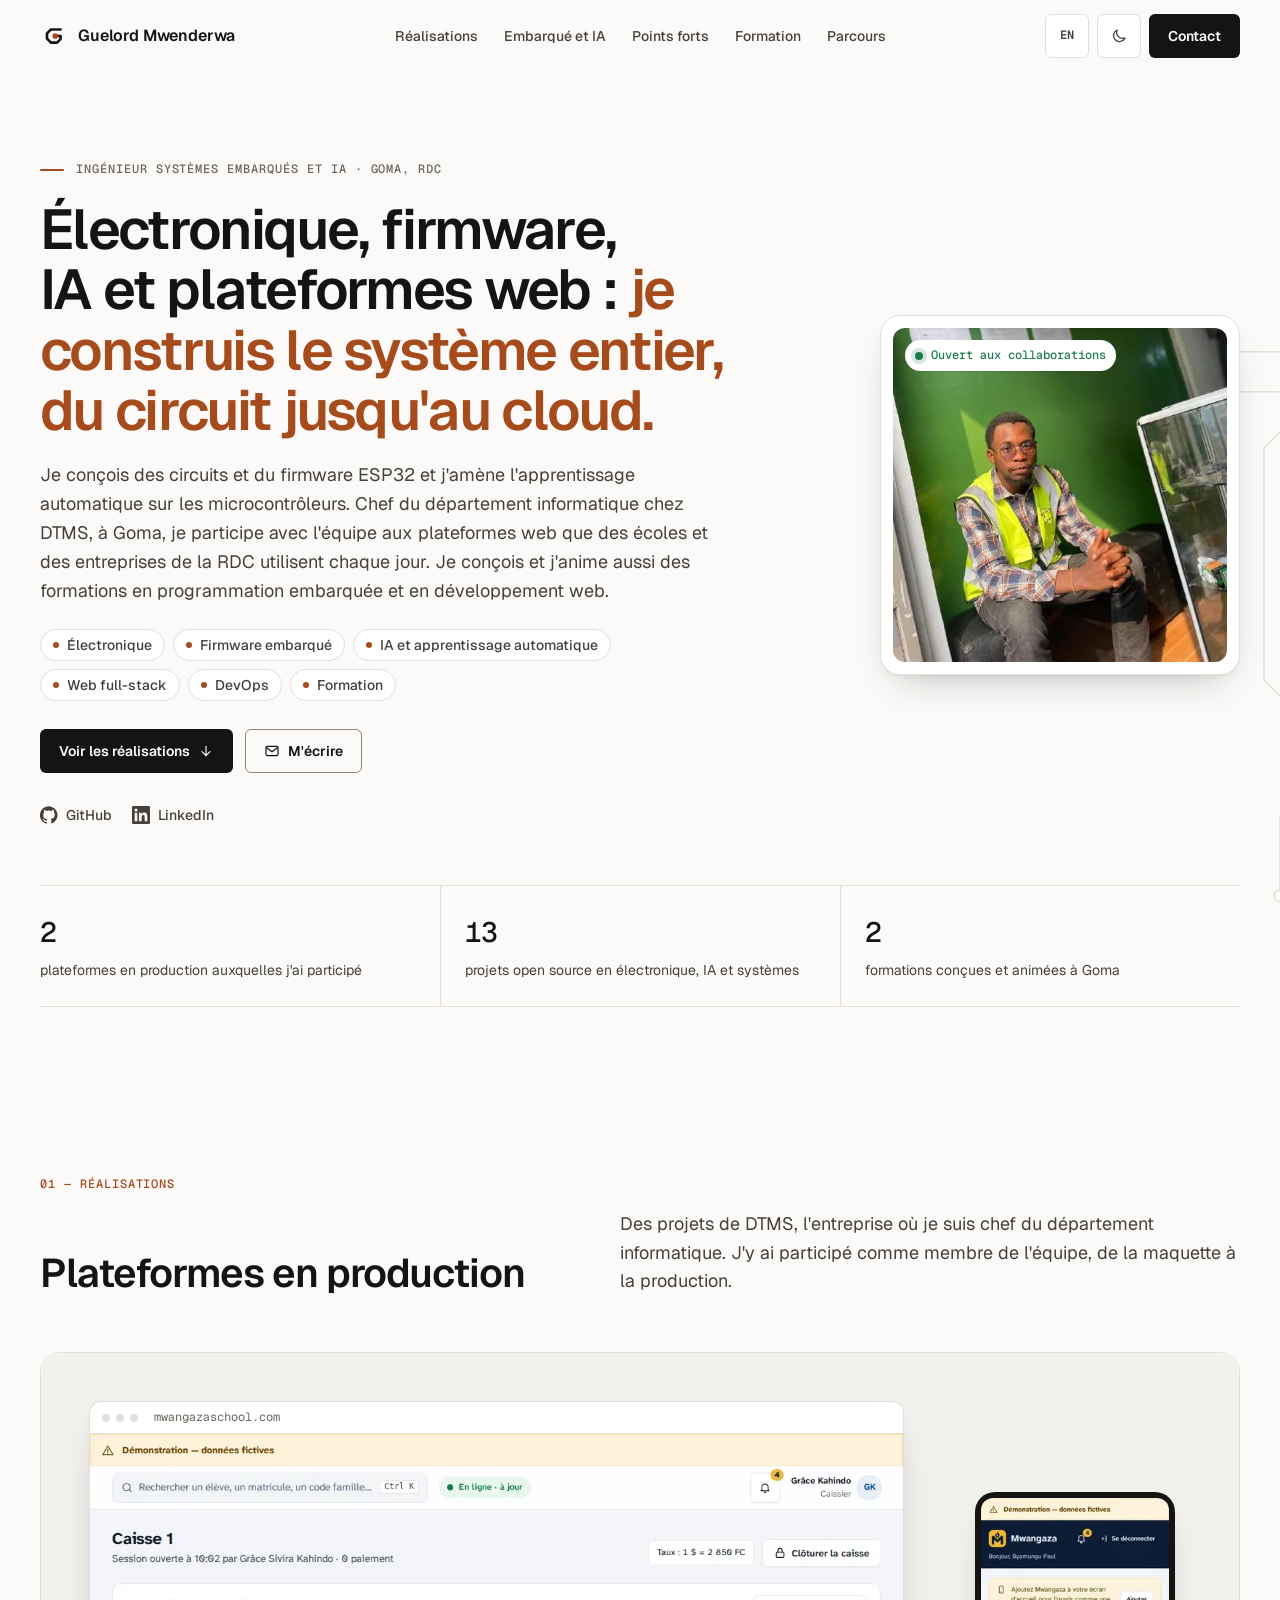
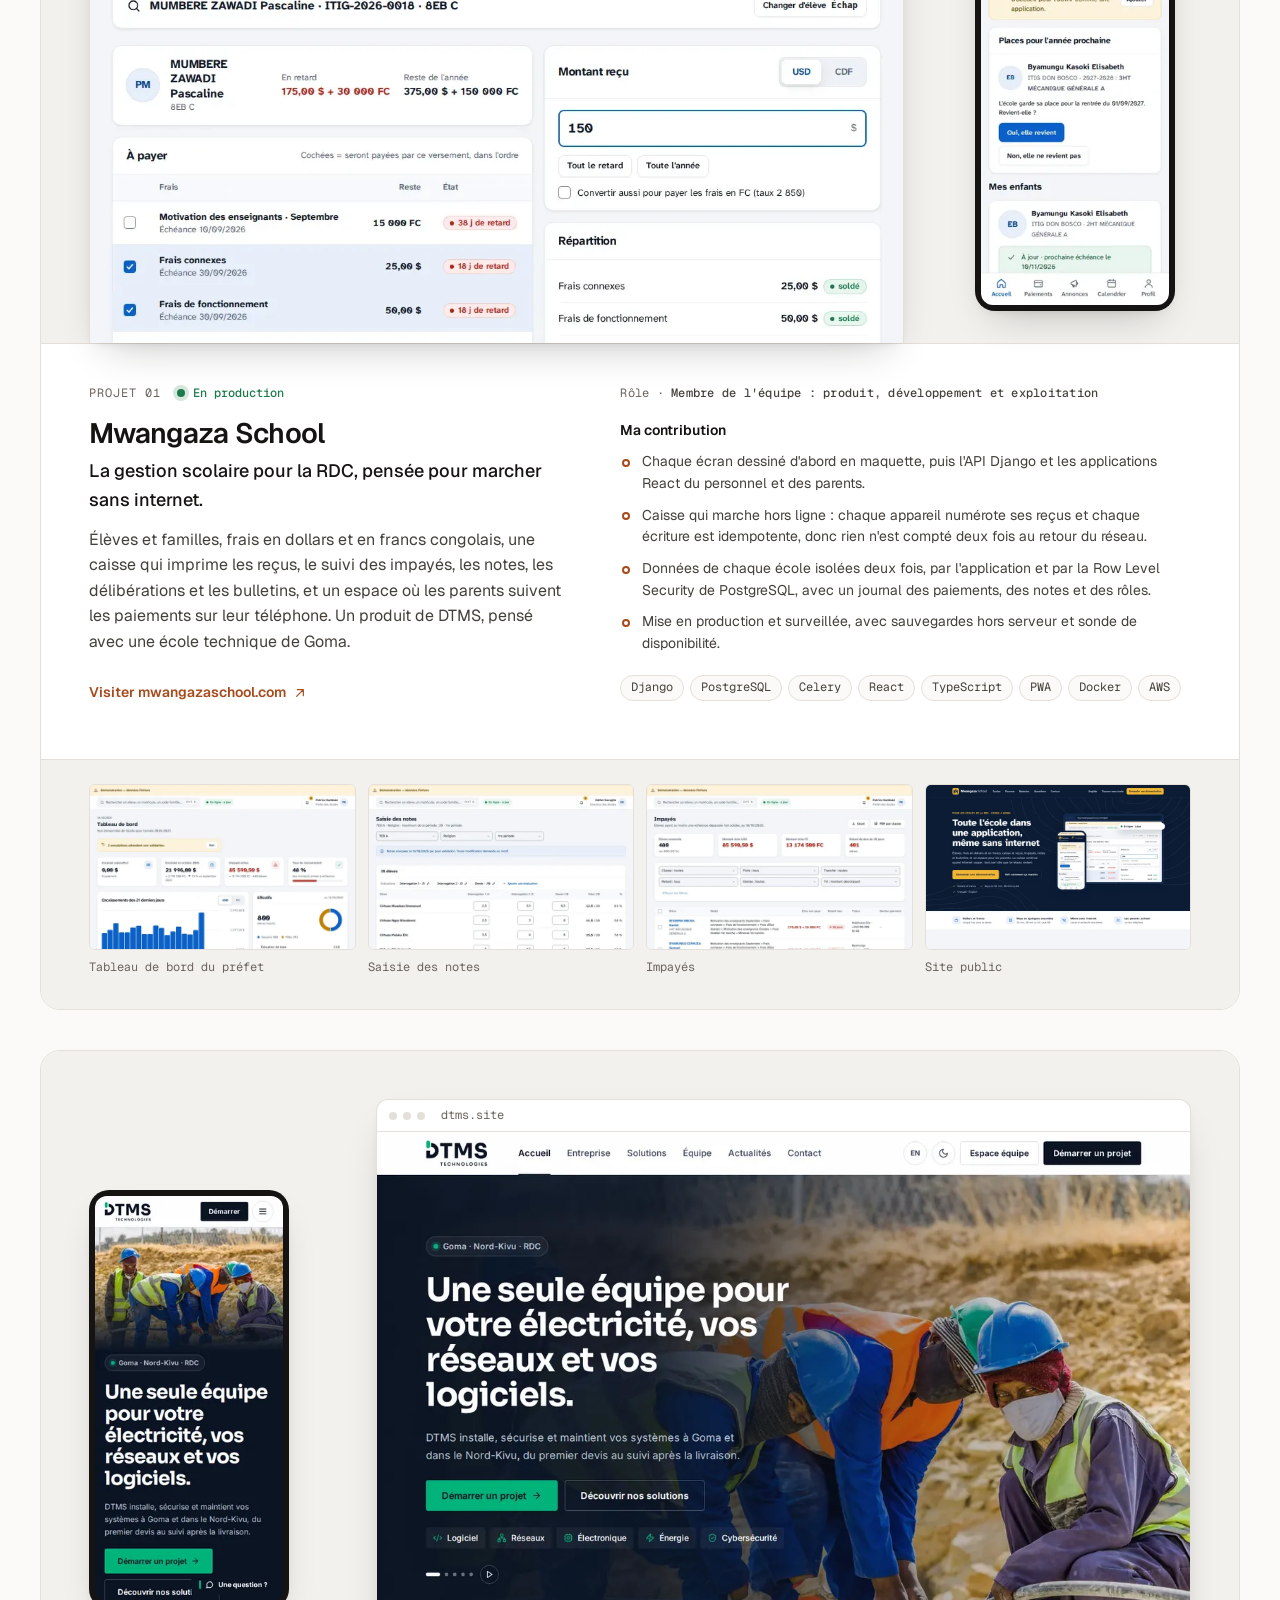
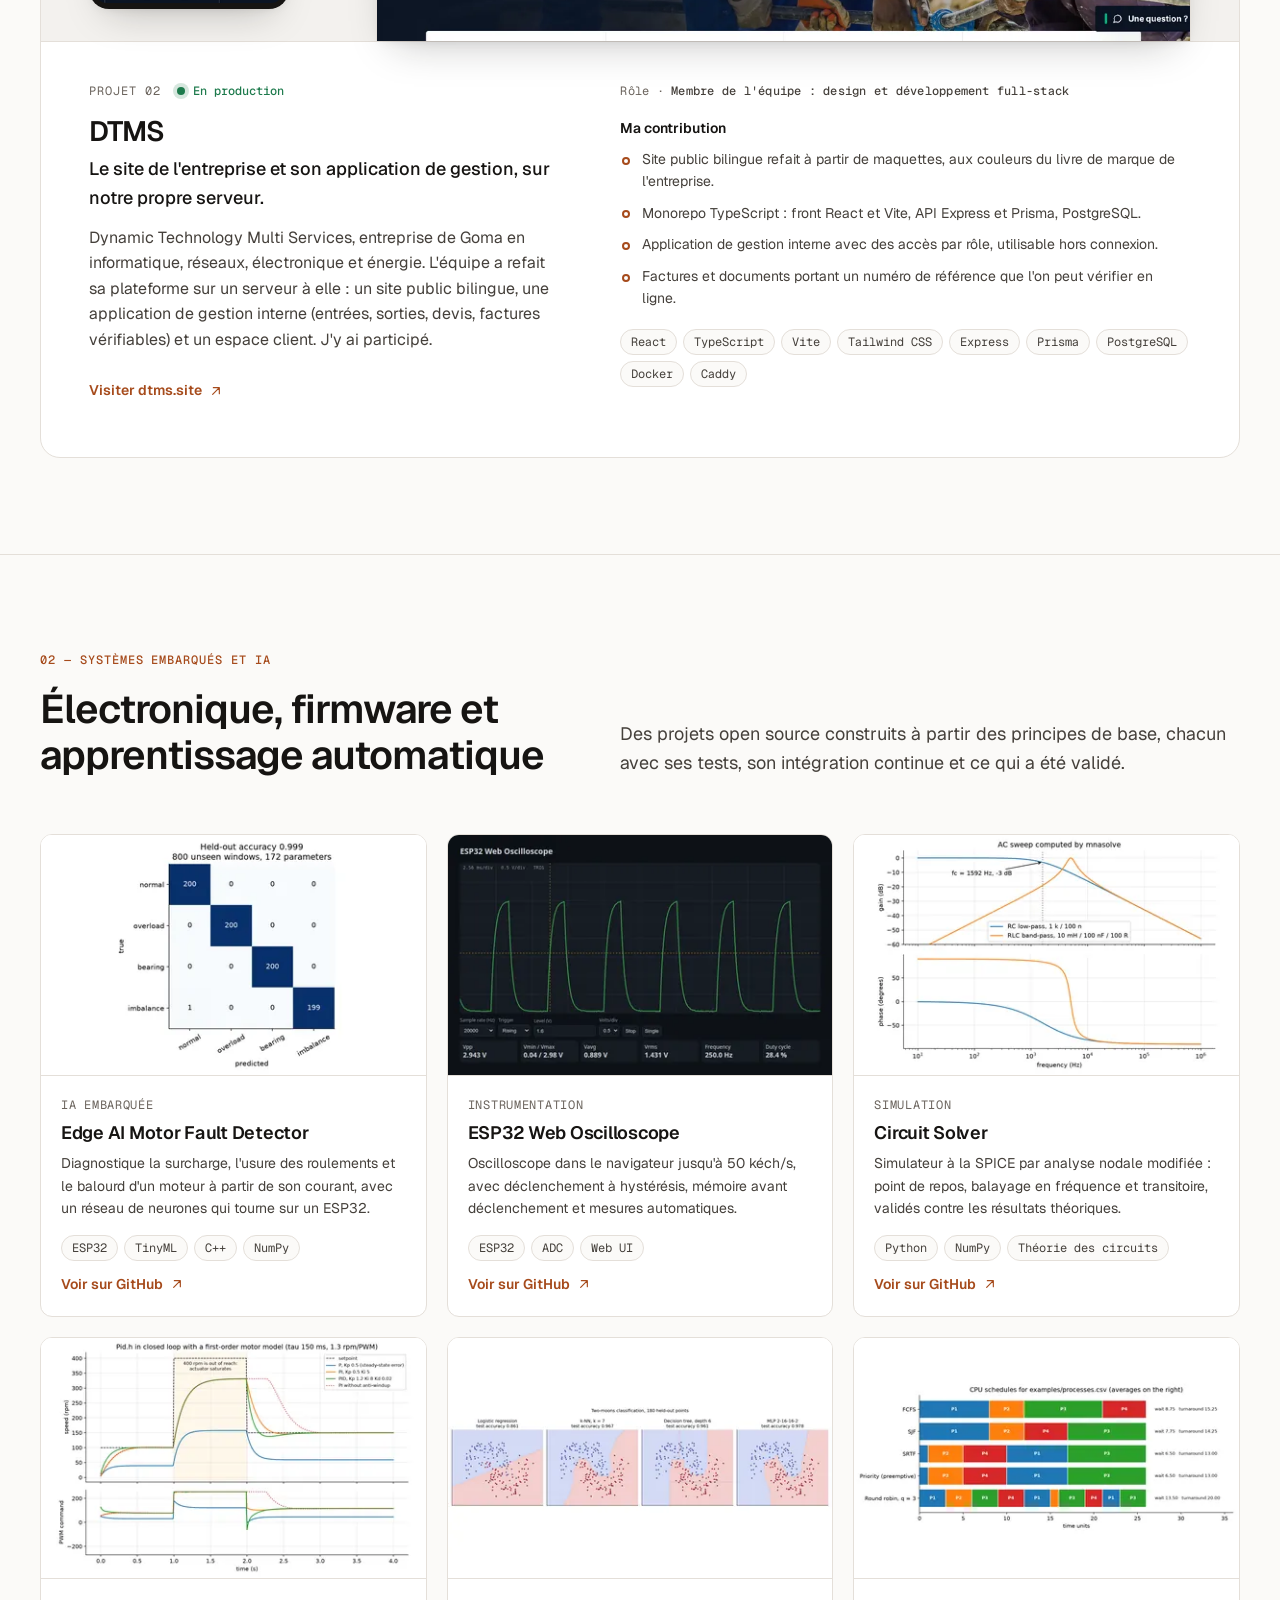
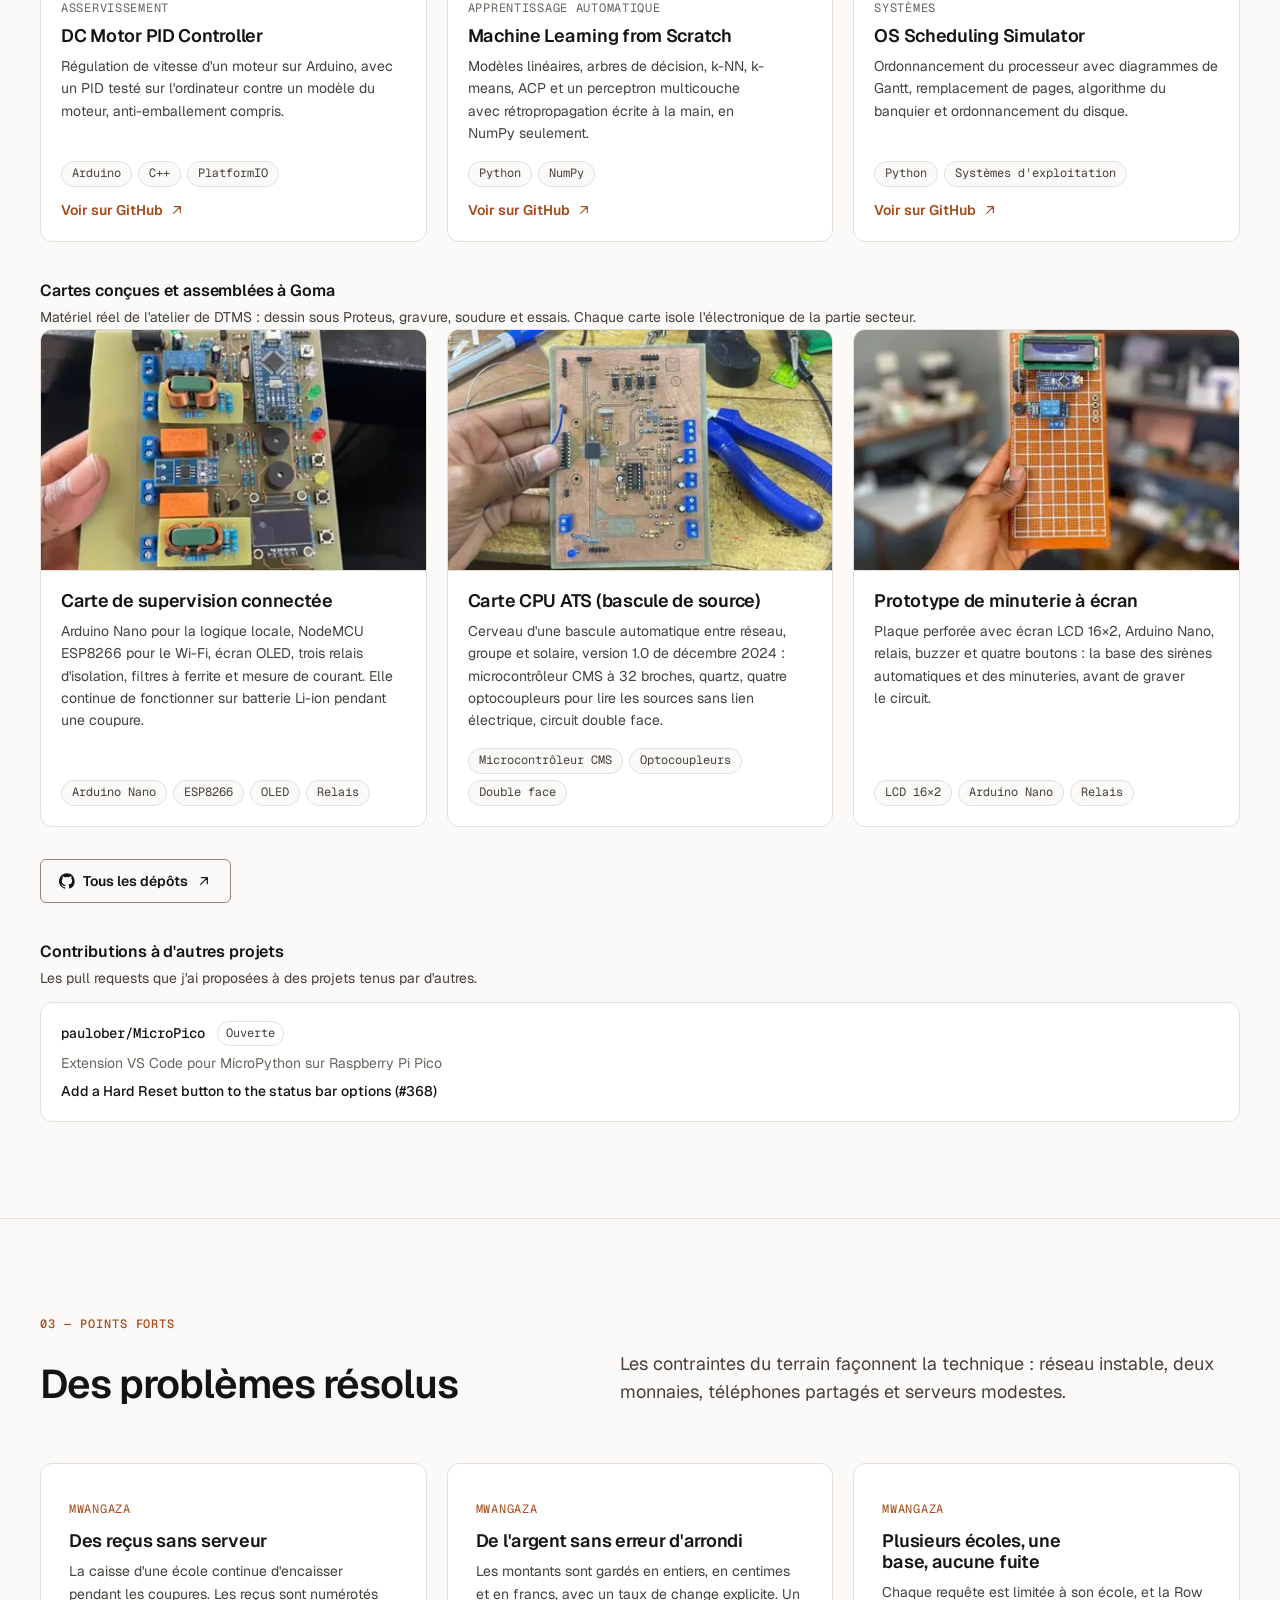
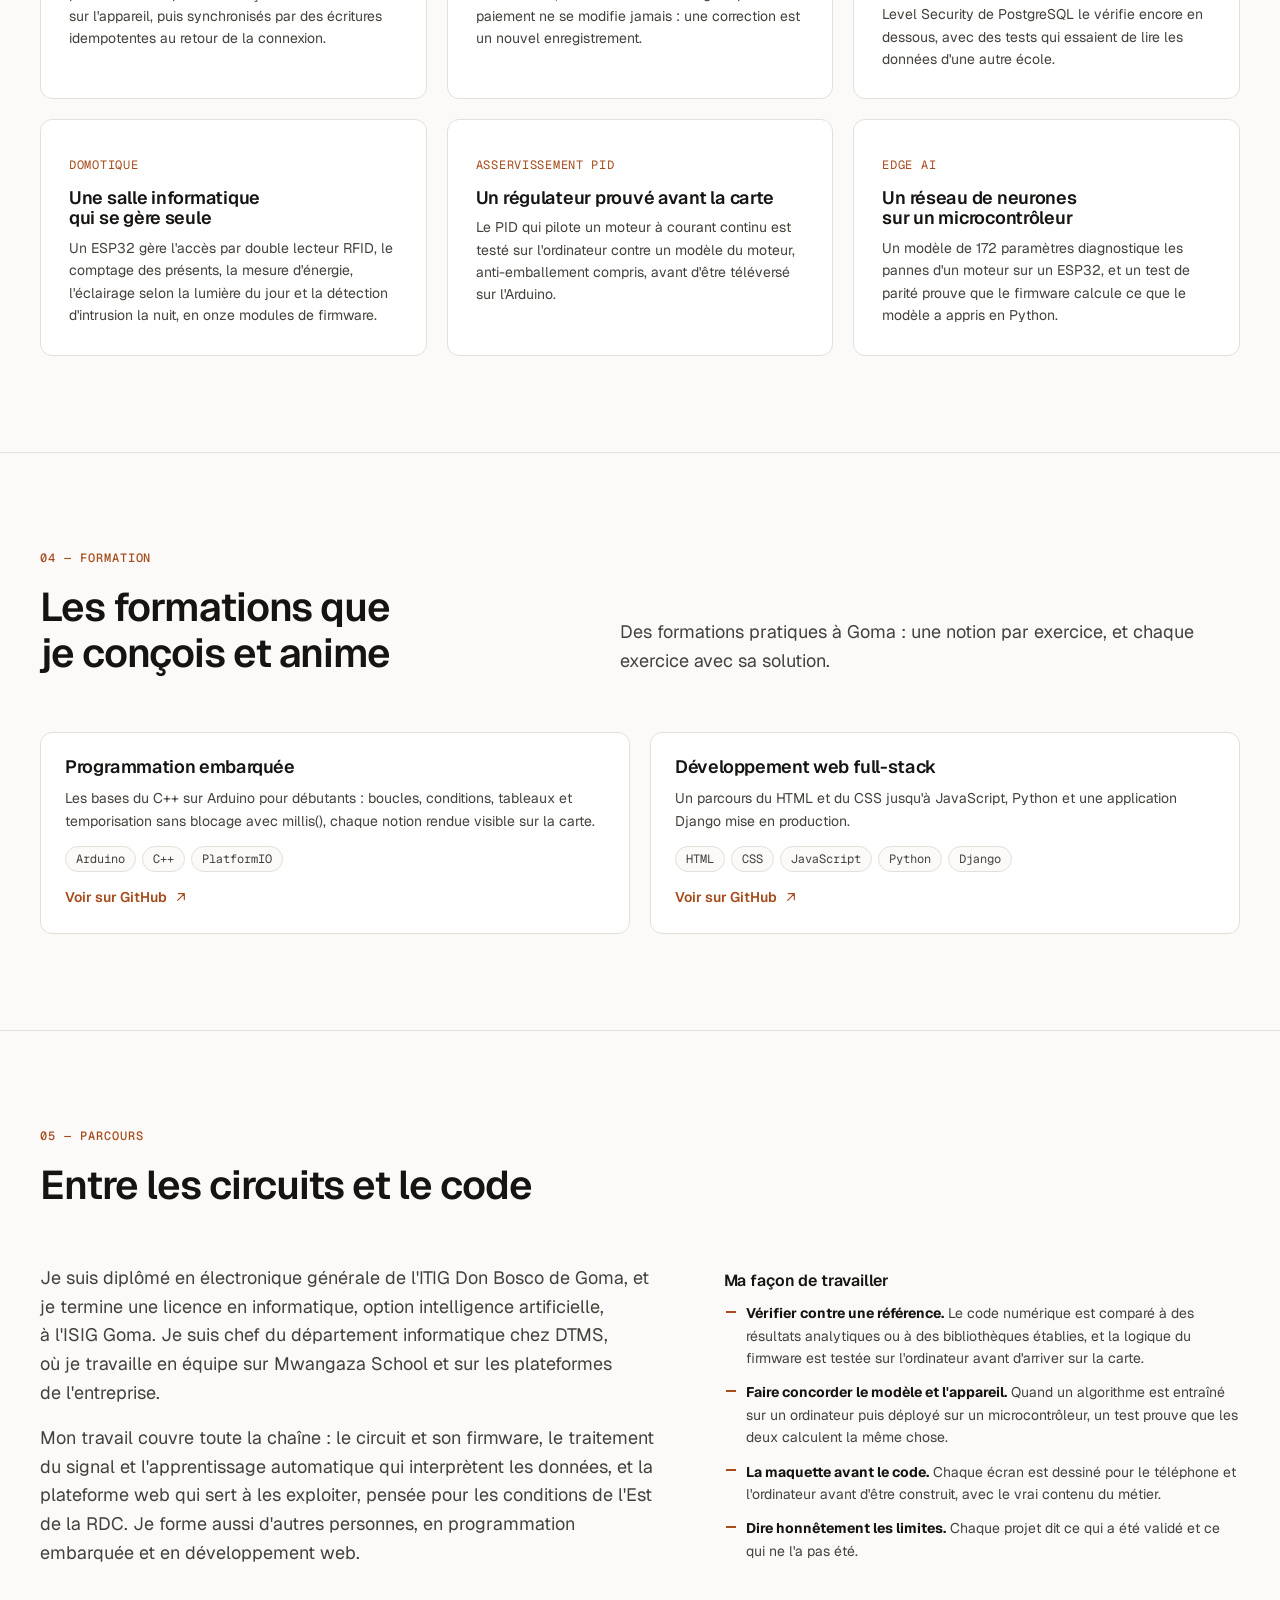
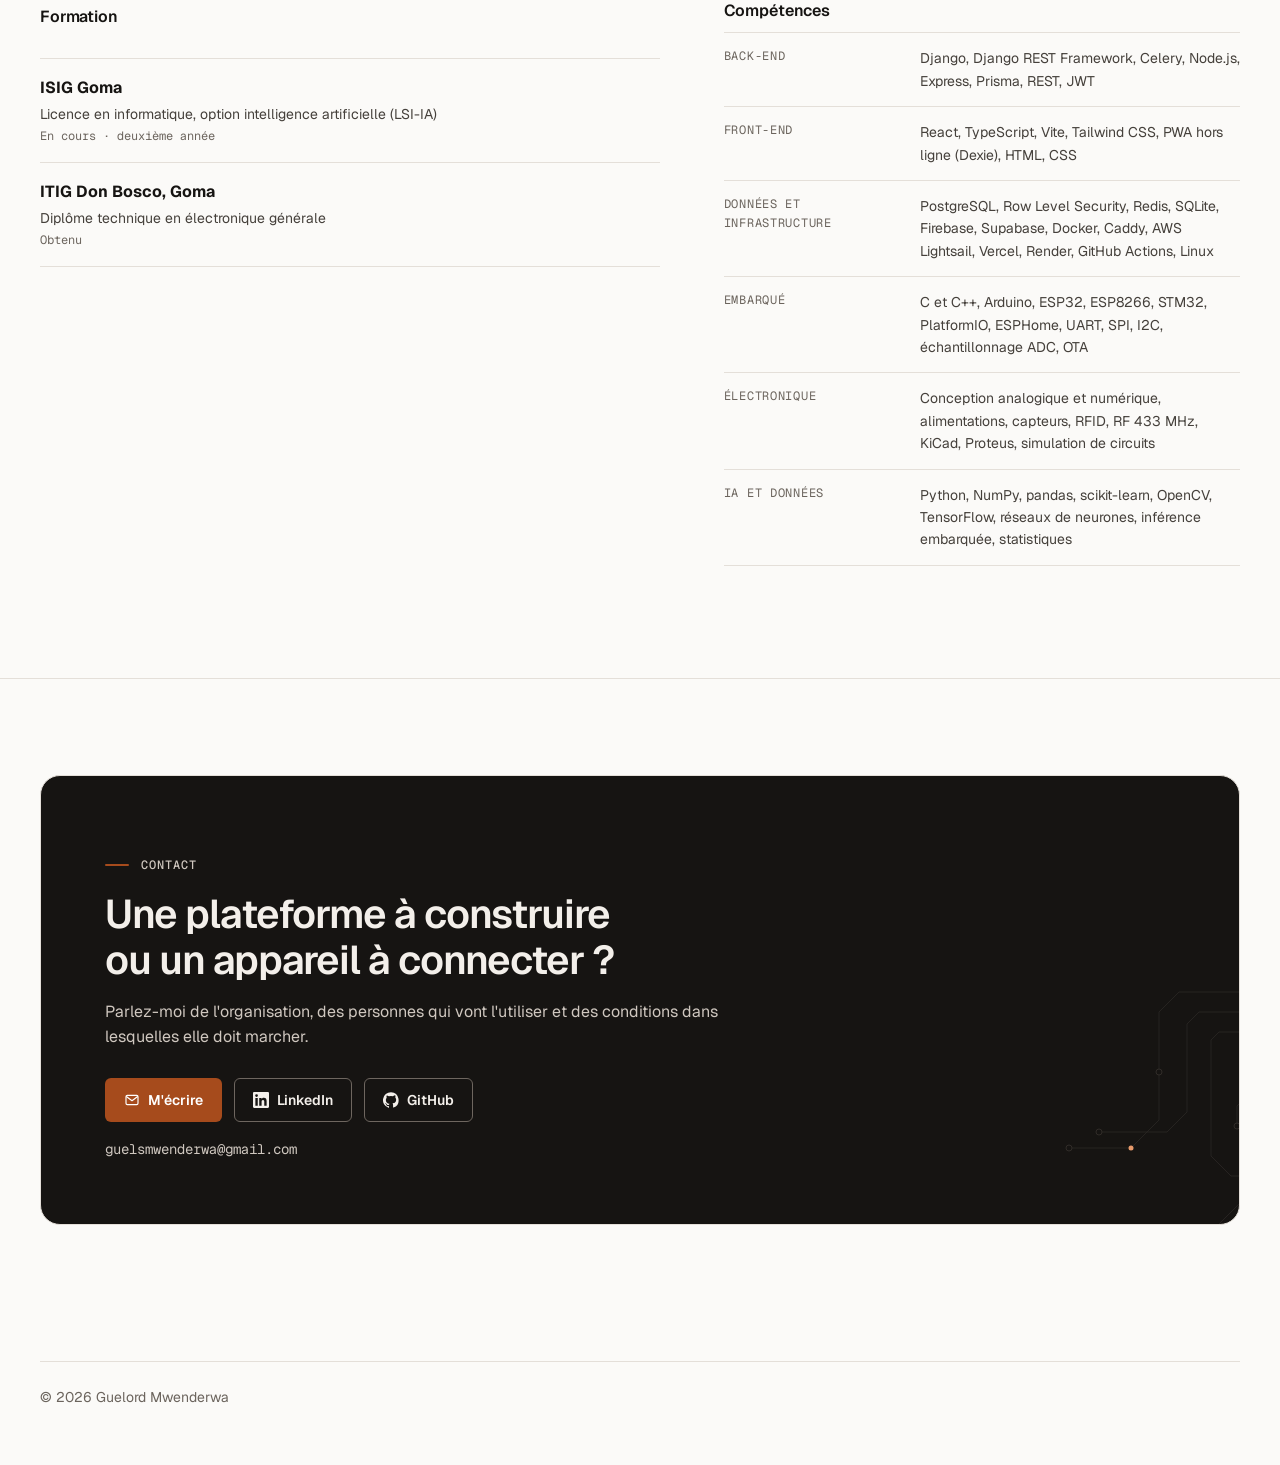
==== commit a6edfe94: "feat: cartes électroniques conçues à Goma (supervision, ATS, prototype) dans la section Embarqué et " ====
--- a/fr/index.html
+++ b/fr/index.html
@@ -189,6 +189,35 @@
     <span class="project-cta">Voir sur GitHub<svg viewBox="0 0 24 24" aria-hidden="true" focusable="false"><path fill="none" stroke="currentColor" stroke-width="1.75" stroke-linecap="round" stroke-linejoin="round" d="M7 17 17 7M8 7h9v9"/></svg></span>
   </div>
 </a></div>
+    
+<div class="contribs" id="boards">
+  <div class="contribs-head"><h3>Cartes conçues et assemblées à Goma</h3><p>Matériel réel de l&#x27;atelier de DTMS : dessin sous Proteus, gravure, soudure et essais. Chaque carte isole l&#x27;électronique de la partie secteur.</p></div>
+</div>
+<div class="projects">
+<div class="project">
+  <div class="project-figure"><img src="../assets/img/board-supervision-720.webp" srcset="../assets/img/board-supervision-400.webp 400w, ../assets/img/board-supervision-720.webp 720w" sizes="(min-width: 1024px) 380px, (min-width: 768px) 46vw, 92vw" width="720" height="450" alt="Carte de supervision assemblée avec Arduino Nano, ESP8266, écran OLED et trois relais" loading="lazy" decoding="async"></div>
+  <div class="project-body">
+    <h3>Carte de supervision connectée</h3>
+    <p>Arduino Nano pour la logique locale, NodeMCU ESP8266 pour le Wi-Fi, écran OLED, trois relais d&#x27;isolation, filtres à ferrite et mesure de courant. Elle continue de fonctionner sur batterie Li-ion pendant une coupure.</p>
+    <div class="chips"><span class="chip">Arduino Nano</span><span class="chip">ESP8266</span><span class="chip">OLED</span><span class="chip">Relais</span></div>
+  </div>
+</div>
+<div class="project">
+  <div class="project-figure"><img src="../assets/img/board-ats-720.webp" srcset="../assets/img/board-ats-400.webp 400w, ../assets/img/board-ats-720.webp 720w" sizes="(min-width: 1024px) 380px, (min-width: 768px) 46vw, 92vw" width="720" height="450" alt="Carte CPU ATS assemblée avec microcontrôleur, quartz, optocoupleurs et borniers" loading="lazy" decoding="async"></div>
+  <div class="project-body">
+    <h3>Carte CPU ATS (bascule de source)</h3>
+    <p>Cerveau d&#x27;une bascule automatique entre réseau, groupe et solaire, version 1.0 de décembre 2024 : microcontrôleur CMS à 32 broches, quartz, quatre optocoupleurs pour lire les sources sans lien électrique, circuit double face.</p>
+    <div class="chips"><span class="chip">Microcontrôleur CMS</span><span class="chip">Optocoupleurs</span><span class="chip">Double face</span></div>
+  </div>
+</div>
+<div class="project">
+  <div class="project-figure"><img src="../assets/img/board-prototype-720.webp" srcset="../assets/img/board-prototype-400.webp 400w, ../assets/img/board-prototype-720.webp 720w" sizes="(min-width: 1024px) 380px, (min-width: 768px) 46vw, 92vw" width="720" height="450" alt="Plaque perforée avec écran LCD, Arduino Nano, relais et boutons" loading="lazy" decoding="async"></div>
+  <div class="project-body">
+    <h3>Prototype de minuterie à écran</h3>
+    <p>Plaque perforée avec écran LCD 16×2, Arduino Nano, relais, buzzer et quatre boutons : la base des sirènes automatiques et des minuteries, avant de graver le circuit.</p>
+    <div class="chips"><span class="chip">LCD 16×2</span><span class="chip">Arduino Nano</span><span class="chip">Relais</span></div>
+  </div>
+</div></div>
     <p class="all-repos"><a class="btn btn-outline" href="https://github.com/GUELORD-MWENDERWA?tab=repositories"><svg viewBox="0 0 24 24" aria-hidden="true" focusable="false"><path fill="currentColor" d="M12 .3a12 12 0 0 0-3.8 23.4c.6.1.8-.3.8-.6v-2c-3.3.7-4-1.6-4-1.6-.6-1.4-1.4-1.8-1.4-1.8-1-.7.1-.7.1-.7 1.2 0 1.9 1.2 1.9 1.2 1 1.8 2.8 1.3 3.5 1 0-.8.4-1.3.7-1.6-2.7-.3-5.5-1.3-5.5-6 0-1.2.5-2.3 1.3-3.1-.2-.4-.6-1.6 0-3.2 0 0 1-.3 3.3 1.2a11.5 11.5 0 0 1 6 0C17.3 4.7 18.3 5 18.3 5c.7 1.6.2 2.9.1 3.2.8.8 1.3 1.9 1.3 3.2 0 4.6-2.8 5.6-5.5 5.9.5.4.9 1.1.9 2.2v3.3c0 .3.1.7.8.6A12 12 0 0 0 12 .3"/></svg>Tous les dépôts<svg viewBox="0 0 24 24" aria-hidden="true" focusable="false"><path fill="none" stroke="currentColor" stroke-width="1.75" stroke-linecap="round" stroke-linejoin="round" d="M7 17 17 7M8 7h9v9"/></svg></a></p>
     
 <div class="contribs" id="contributions">
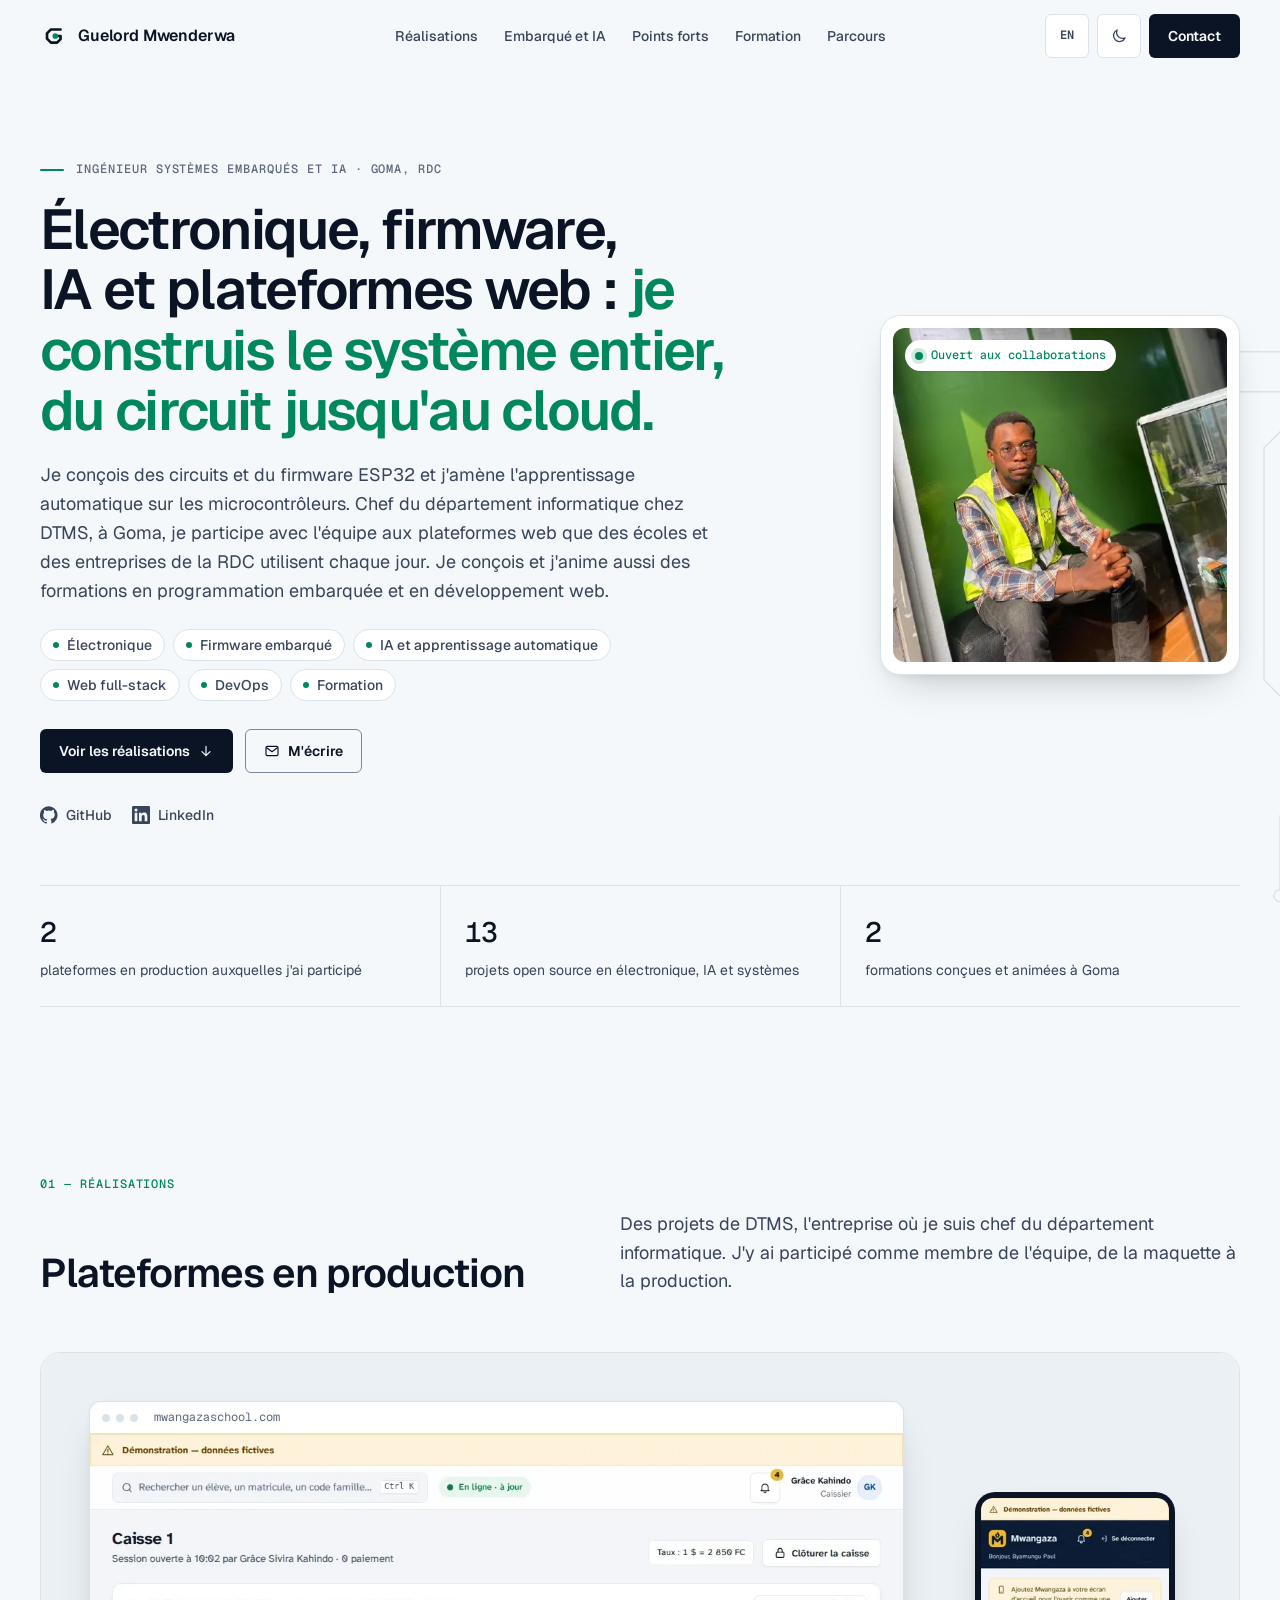
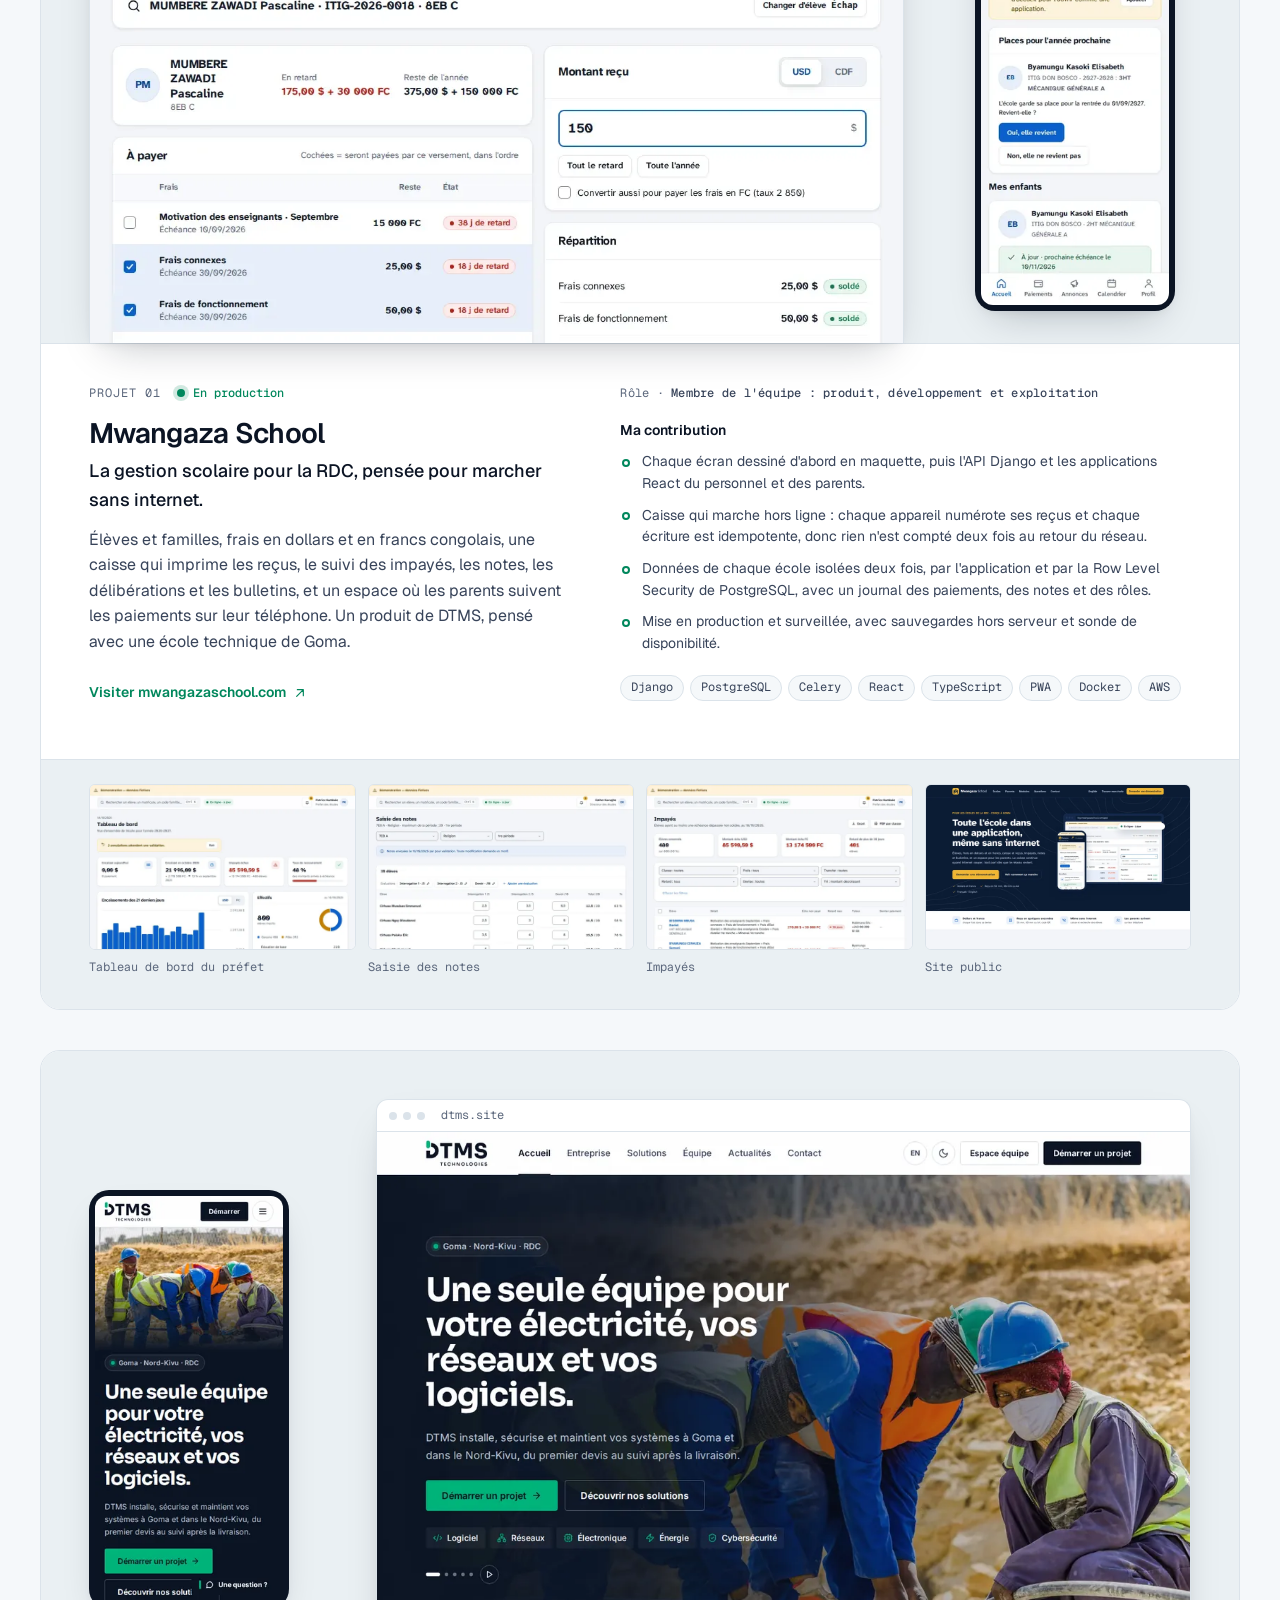
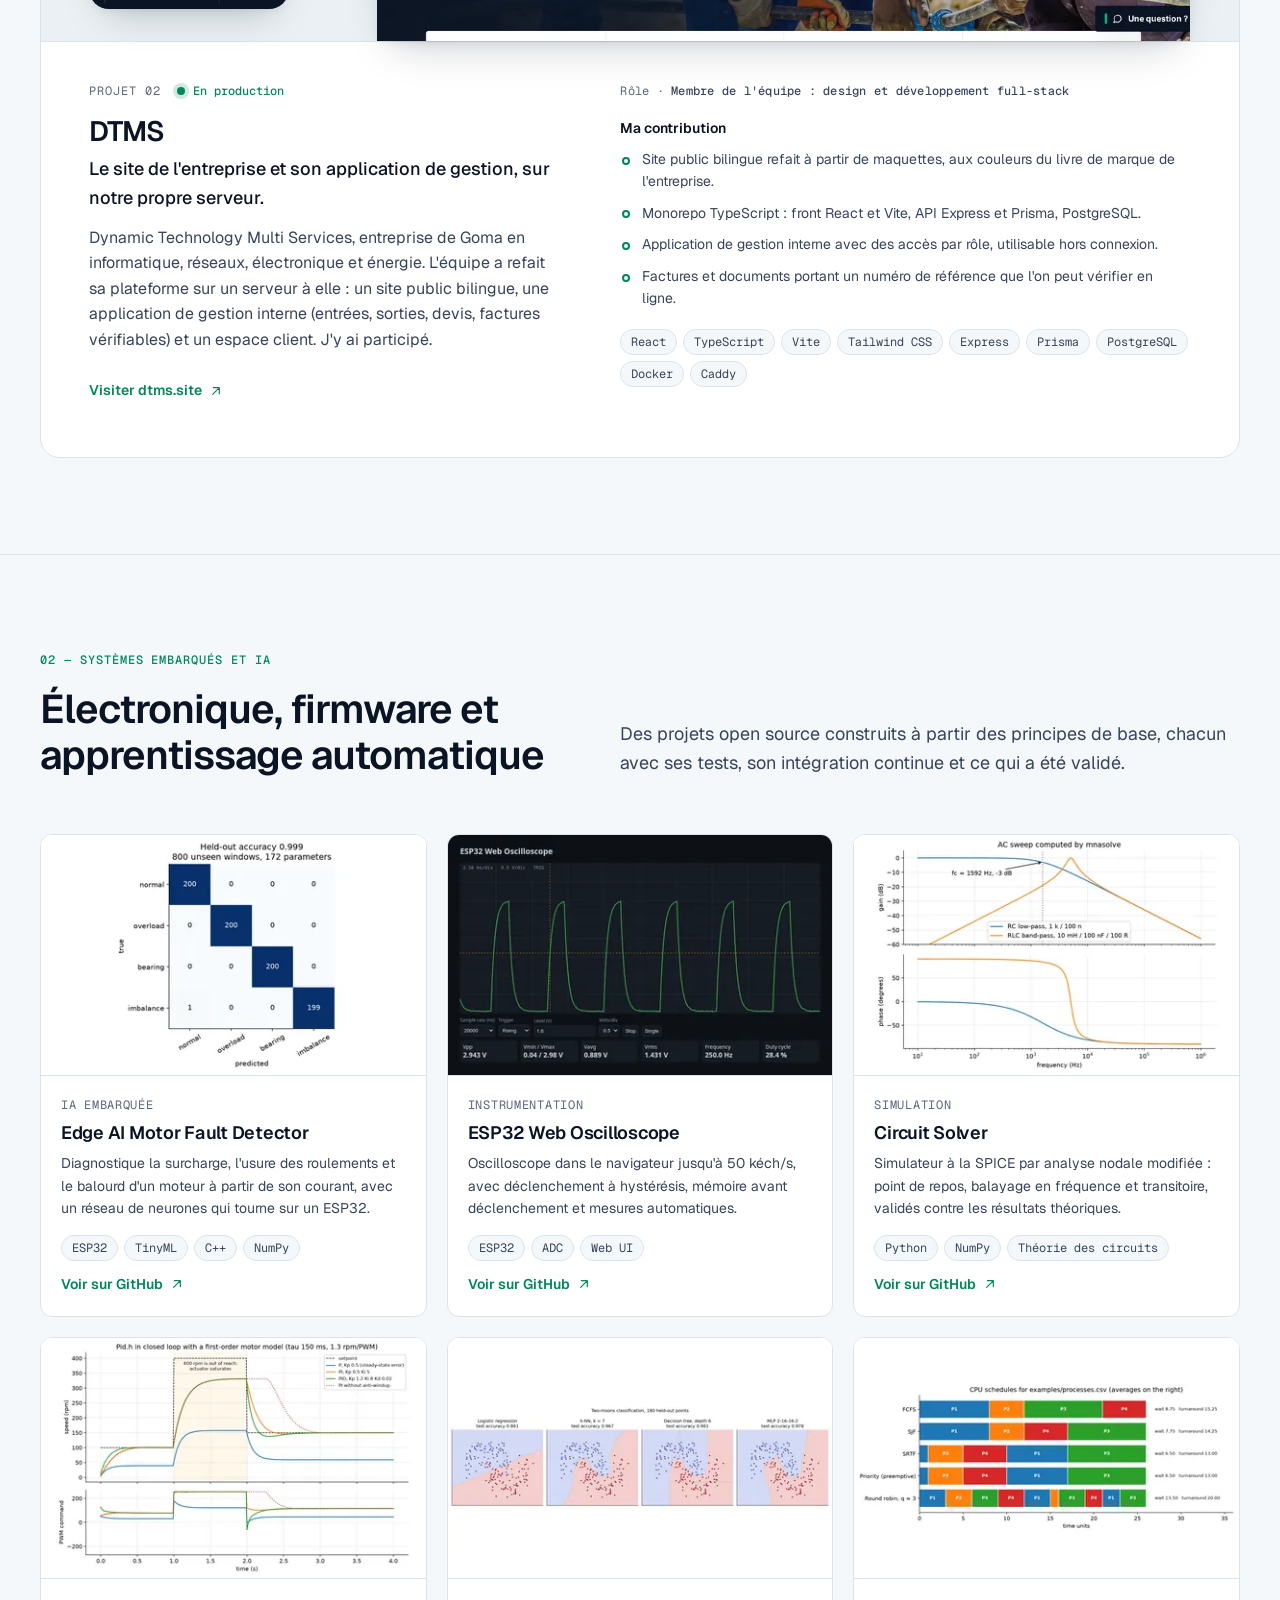
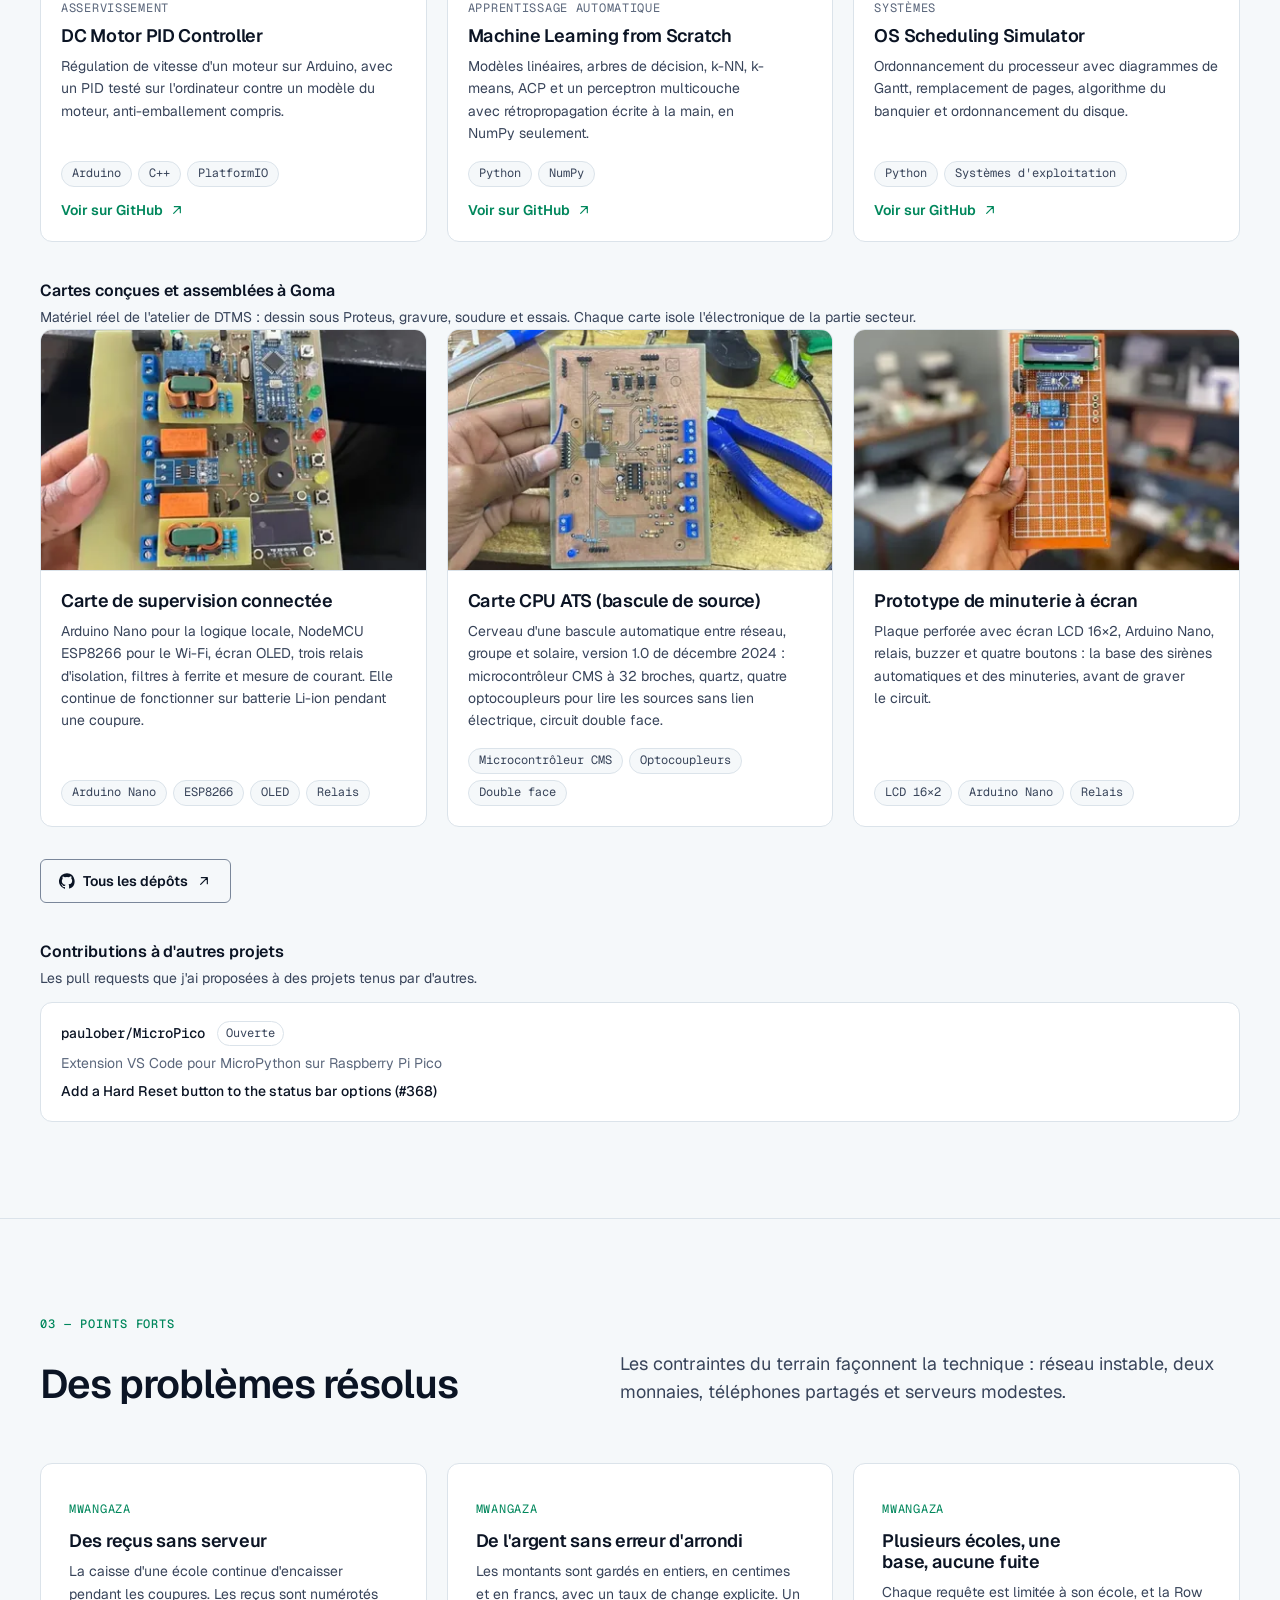
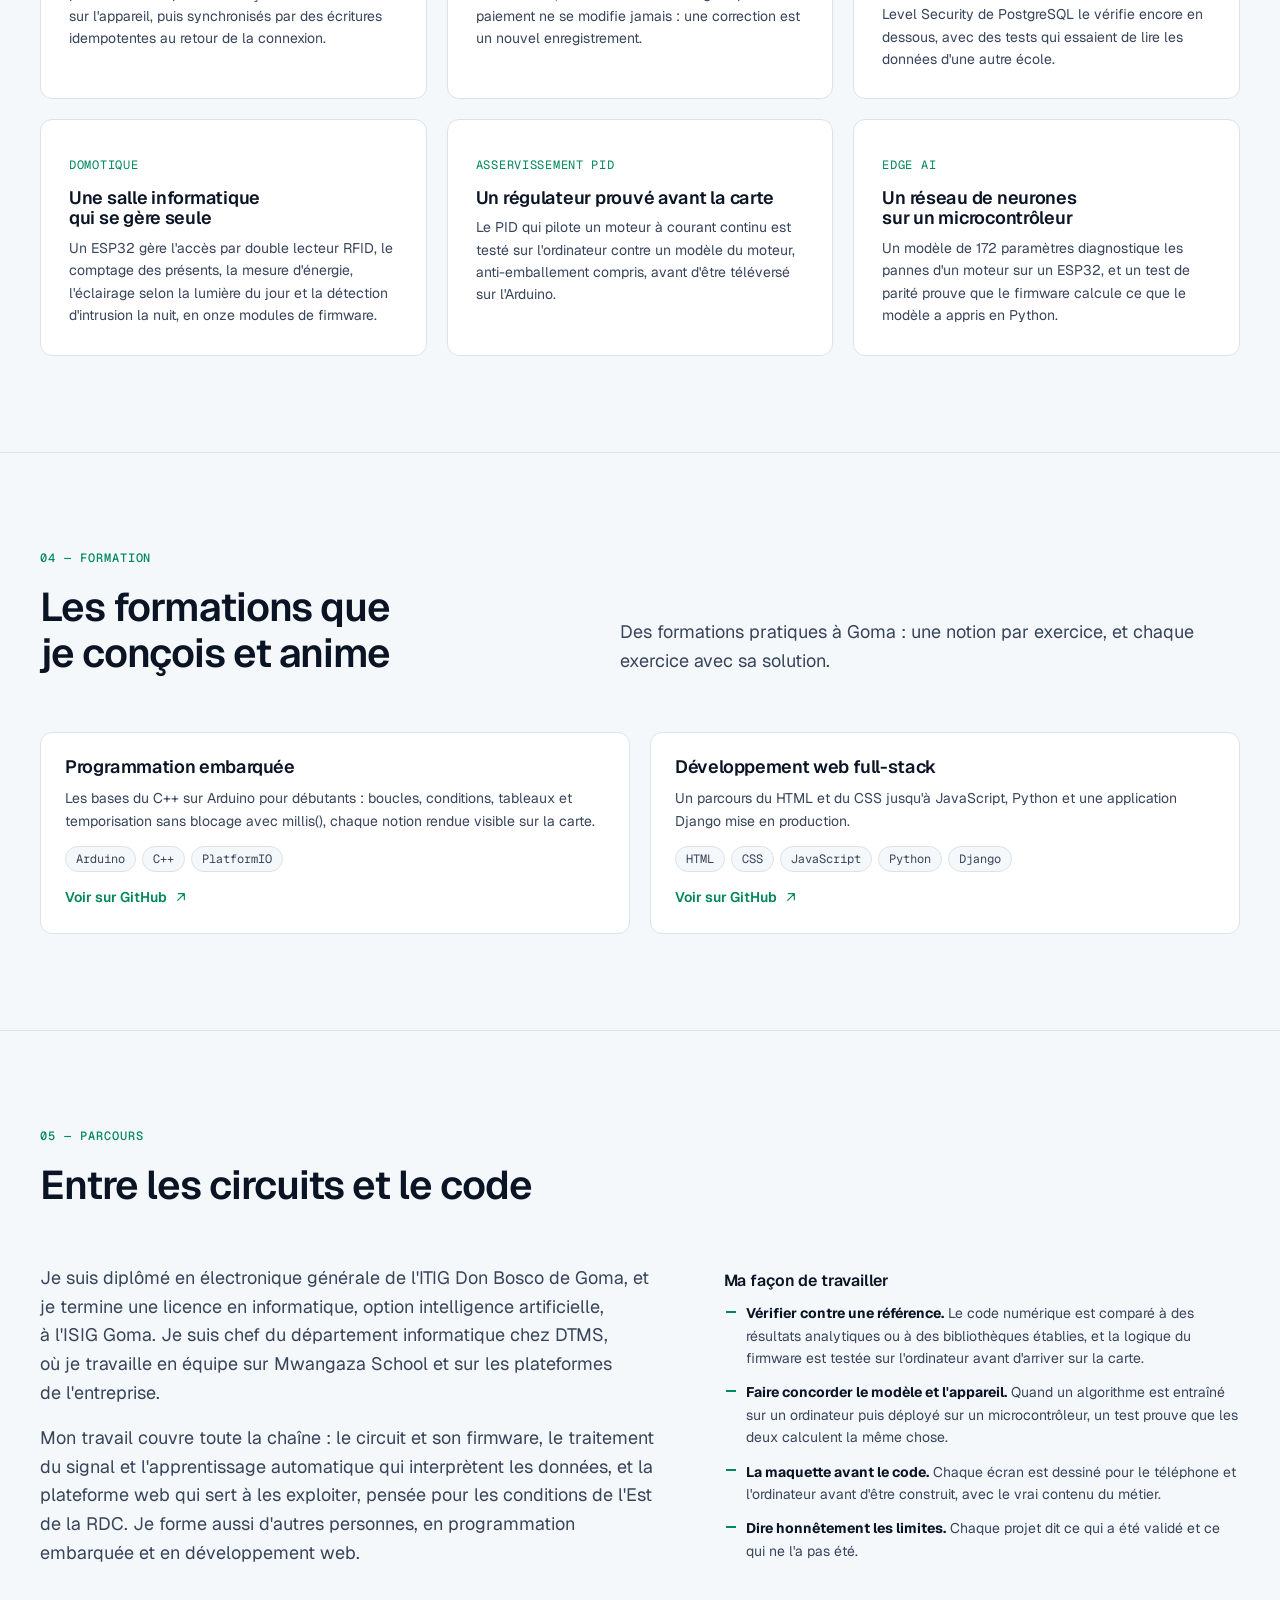
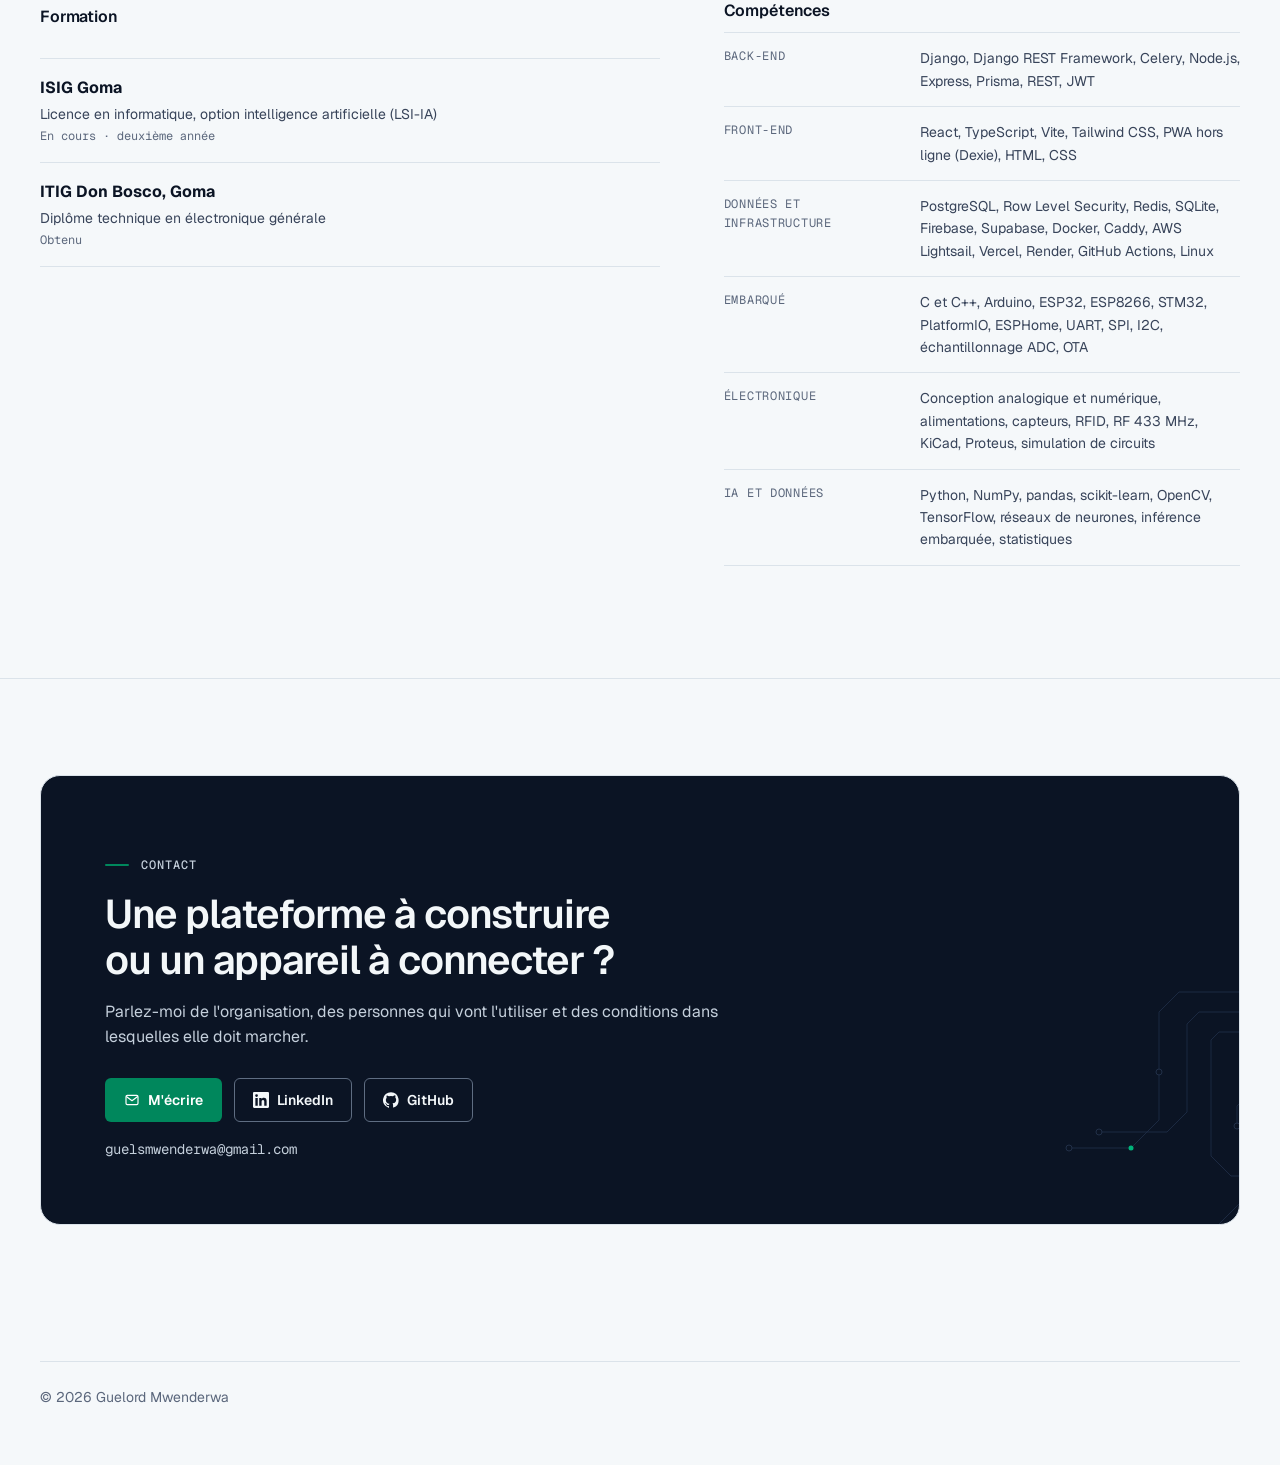
==== commit b75c2645: "style: palette nuit et vert DTMS (clair et sombre), icône et images de partage refaites Co-Authored-" ====
--- a/fr/index.html
+++ b/fr/index.html
@@ -9,8 +9,8 @@
 
 <link rel="canonical" href="https://guelord-mwenderwa.github.io/fr/">
 <link rel="alternate" hreflang="en" href="https://guelord-mwenderwa.github.io/"><link rel="alternate" hreflang="fr" href="https://guelord-mwenderwa.github.io/fr/"><link rel="alternate" hreflang="x-default" href="https://guelord-mwenderwa.github.io/">
-<meta name="theme-color" content="#fbfaf8" media="(prefers-color-scheme: light)">
-<meta name="theme-color" content="#11100f" media="(prefers-color-scheme: dark)">
+<meta name="theme-color" content="#f5f8fa" media="(prefers-color-scheme: light)">
+<meta name="theme-color" content="#0b1424" media="(prefers-color-scheme: dark)">
 <meta property="og:type" content="profile">
 <meta property="og:title" content="Guelord Mwenderwa — Ingénieur systèmes embarqués et IA à Goma, RDC">
 <meta property="og:description" content="Ingénieur systèmes embarqués et IA à Goma, RDC : électronique, firmware ESP32, apprentissage automatique sur microcontrôleur ; chef du département informatique chez DTMS, où il participe aux plateformes web en production. Formateur en programmation embarquée et en développement web.">
@@ -279,7 +279,7 @@
       <h2 id="contact-title">Une plateforme à construire ou un appareil à connecter ?</h2>
       <p>Parlez-moi de l&#x27;organisation, des personnes qui vont l&#x27;utiliser et des conditions dans lesquelles elle doit marcher.</p>
       <div class="contact-actions">
-        <a class="btn btn-copper" href="mailto:guelsmwenderwa@gmail.com"><svg viewBox="0 0 24 24" aria-hidden="true" focusable="false"><rect fill="none" stroke="currentColor" stroke-width="1.75" stroke-linecap="round" stroke-linejoin="round" x="3" y="5" width="18" height="14" rx="2"/><path fill="none" stroke="currentColor" stroke-width="1.75" stroke-linecap="round" stroke-linejoin="round" d="m4 7 8 6 8-6"/></svg>M&#x27;écrire</a>
+        <a class="btn btn-accent" href="mailto:guelsmwenderwa@gmail.com"><svg viewBox="0 0 24 24" aria-hidden="true" focusable="false"><rect fill="none" stroke="currentColor" stroke-width="1.75" stroke-linecap="round" stroke-linejoin="round" x="3" y="5" width="18" height="14" rx="2"/><path fill="none" stroke="currentColor" stroke-width="1.75" stroke-linecap="round" stroke-linejoin="round" d="m4 7 8 6 8-6"/></svg>M&#x27;écrire</a>
         <a class="btn btn-outline" href="https://linkedin.com/in/guelord-mwenderwa" rel="me"><svg viewBox="0 0 24 24" aria-hidden="true" focusable="false"><path fill="currentColor" d="M20.45 20.45h-3.56v-5.57c0-1.33-.02-3.04-1.85-3.04-1.85 0-2.14 1.45-2.14 2.94v5.67H9.35V9h3.41v1.56h.05c.48-.9 1.64-1.85 3.37-1.85 3.6 0 4.27 2.37 4.27 5.46v6.28ZM5.34 7.43a2.06 2.06 0 1 1 0-4.13 2.06 2.06 0 0 1 0 4.13ZM7.12 20.45H3.56V9h3.56v11.45ZM22.22 0H1.77C.79 0 0 .77 0 1.73v20.54C0 23.23.79 24 1.77 24h20.45c.98 0 1.78-.77 1.78-1.73V1.73C24 .77 23.2 0 22.22 0Z"/></svg>LinkedIn</a>
         <a class="btn btn-outline" href="https://github.com/GUELORD-MWENDERWA" rel="me"><svg viewBox="0 0 24 24" aria-hidden="true" focusable="false"><path fill="currentColor" d="M12 .3a12 12 0 0 0-3.8 23.4c.6.1.8-.3.8-.6v-2c-3.3.7-4-1.6-4-1.6-.6-1.4-1.4-1.8-1.4-1.8-1-.7.1-.7.1-.7 1.2 0 1.9 1.2 1.9 1.2 1 1.8 2.8 1.3 3.5 1 0-.8.4-1.3.7-1.6-2.7-.3-5.5-1.3-5.5-6 0-1.2.5-2.3 1.3-3.1-.2-.4-.6-1.6 0-3.2 0 0 1-.3 3.3 1.2a11.5 11.5 0 0 1 6 0C17.3 4.7 18.3 5 18.3 5c.7 1.6.2 2.9.1 3.2.8.8 1.3 1.9 1.3 3.2 0 4.6-2.8 5.6-5.5 5.9.5.4.9 1.1.9 2.2v3.3c0 .3.1.7.8.6A12 12 0 0 0 12 .3"/></svg>GitHub</a>
       </div>
--- a/assets/site.css
+++ b/assets/site.css
@@ -1,31 +1,31 @@
 /* Portfolio de Guelord Mwenderwa — une seule feuille de style.
    Jetons : couleurs par rôle (clair et sombre), une échelle de texte, trois rayons, deux ombres.
-   Cuivre : le métal des pistes de circuit imprimé et celui du Katanga. Neutres chauds, teintés du cuivre. */
+   Nuit et vert allumé, comme DTMS et Mwangaza. Neutres froids, teintés de la nuit. */
 
 :root {
-  --surface: #fbfaf8;
-  --sunken: #f3f1ee;
+  --surface: #f5f8fa;
+  --sunken: #eaf0f3;
   --card: #ffffff;
-  --ink: #161412;
-  --ink-2: #45403b;
-  --ink-3: #6b645d;
-  --line: #e4dfd9;
-  --line-soft: #efebe6;
-  --control: #8e857c;
-  --copper: #a64b1c;
-  --copper-strong: #8a3b12;
-  --copper-soft: #f6e7dd;
-  --on-copper: #ffffff;
-  --live: #1d7a4c;
+  --ink: #0b1424;
+  --ink-2: #38445a;
+  --ink-3: #5b677c;
+  --line: #dbe3ea;
+  --line-soft: #e8eef2;
+  --control: #7a879a;
+  --accent: #00875c;
+  --accent-strong: #006a48;
+  --accent-soft: #e3f6ee;
+  --on-accent: #ffffff;
+  --live: #00875c;
   --figure: #ffffff;
-  --contact-bg: #161412;
-  --contact-ink: #f3efea;
-  --contact-ink-2: #cfc7bf;
-  --contact-control: #6e665f;
+  --contact-bg: #0b1424;
+  --contact-ink: #f3f7f9;
+  --contact-ink-2: #c4cfdb;
+  --contact-control: #5f6d82;
   --contact-hover: rgb(255 255 255 / 0.06);
-  --contact-line: #2d2926;
-  --contact-via: #3a3531;
-  --contact-accent: #e79a6b;
+  --contact-line: #22314b;
+  --contact-via: #2a3a55;
+  --contact-accent: #00b37a;
 
   --font: "Geist", ui-sans-serif, system-ui, -apple-system, "Segoe UI", Roboto, sans-serif;
   --mono: "Geist Mono", ui-monospace, "SFMono-Regular", Menlo, Consolas, monospace;
@@ -45,8 +45,8 @@
   --r-lg: 20px;
   --r-pill: 999px;
 
-  --shadow-1: 0 1px 2px rgb(22 20 18 / 0.06), 0 1px 1px rgb(22 20 18 / 0.04);
-  --shadow-2: 0 18px 40px -18px rgb(22 20 18 / 0.28), 0 4px 12px -6px rgb(22 20 18 / 0.12);
+  --shadow-1: 0 1px 2px rgb(11 20 36 / 0.06), 0 1px 1px rgb(11 20 36 / 0.04);
+  --shadow-2: 0 18px 40px -18px rgb(11 20 36 / 0.28), 0 4px 12px -6px rgb(11 20 36 / 0.12);
 
   --gutter: 16px;
   --max: 1200px;
@@ -57,24 +57,24 @@
 
 @media (prefers-color-scheme: dark) {
   :root:not([data-theme="light"]) {
-    --surface: #11100f;
-    --sunken: #0c0b0a;
-    --card: #191716;
-    --ink: #f3efea;
-    --ink-2: #cfc7bf;
-    --ink-3: #a39a91;
-    --line: #2d2926;
-    --line-soft: #221f1d;
-    --control: #6e665f;
-    --copper: #e79a6b;
-    --copper-strong: #f2b48d;
-    --copper-soft: #2a1c14;
-    --on-copper: #11100f;
-    --live: #5ccb91;
-    --figure: #f6f4f1;
-    --contact-bg: #191716;
-    --contact-ink: #f3efea;
-    --contact-ink-2: #cfc7bf;
+    --surface: #0b1424;
+    --sunken: #070e1a;
+    --card: #111d33;
+    --ink: #f3f7f9;
+    --ink-2: #c4cfdb;
+    --ink-3: #94a3b8;
+    --line: #22314b;
+    --line-soft: #18253b;
+    --control: #5f6d82;
+    --accent: #00b37a;
+    --accent-strong: #33d19b;
+    --accent-soft: #0c2a26;
+    --on-accent: #0b1424;
+    --live: #33d19b;
+    --figure: #f6f8fa;
+    --contact-bg: #111d33;
+    --contact-ink: #f3f7f9;
+    --contact-ink-2: #c4cfdb;
     --shadow-1: 0 1px 2px rgb(0 0 0 / 0.4);
     --shadow-2: 0 18px 40px -18px rgb(0 0 0 / 0.7), 0 4px 12px -6px rgb(0 0 0 / 0.5);
     color-scheme: dark;
@@ -82,24 +82,24 @@
 }
 
 :root[data-theme="dark"] {
-  --surface: #11100f;
-  --sunken: #0c0b0a;
-  --card: #191716;
-  --ink: #f3efea;
-  --ink-2: #cfc7bf;
-  --ink-3: #a39a91;
-  --line: #2d2926;
-  --line-soft: #221f1d;
-  --control: #6e665f;
-  --copper: #e79a6b;
-  --copper-strong: #f2b48d;
-  --copper-soft: #2a1c14;
-  --on-copper: #11100f;
-  --live: #5ccb91;
-  --figure: #f6f4f1;
-  --contact-bg: #191716;
-  --contact-ink: #f3efea;
-  --contact-ink-2: #cfc7bf;
+  --surface: #0b1424;
+  --sunken: #070e1a;
+  --card: #111d33;
+  --ink: #f3f7f9;
+  --ink-2: #c4cfdb;
+  --ink-3: #94a3b8;
+  --line: #22314b;
+  --line-soft: #18253b;
+  --control: #5f6d82;
+  --accent: #00b37a;
+  --accent-strong: #33d19b;
+  --accent-soft: #0c2a26;
+  --on-accent: #0b1424;
+  --live: #33d19b;
+  --figure: #f6f8fa;
+  --contact-bg: #111d33;
+  --contact-ink: #f3f7f9;
+  --contact-ink-2: #c4cfdb;
   --shadow-1: 0 1px 2px rgb(0 0 0 / 0.4);
   --shadow-2: 0 18px 40px -18px rgb(0 0 0 / 0.7), 0 4px 12px -6px rgb(0 0 0 / 0.5);
   color-scheme: dark;
@@ -144,7 +144,7 @@
 ul { margin: 0; padding: 0; list-style: none; }
 
 :focus-visible {
-  outline: 2px solid var(--copper);
+  outline: 2px solid var(--accent);
   outline-offset: 3px;
   border-radius: var(--r-sm);
 }
@@ -187,7 +187,7 @@
   content: "";
   width: 24px;
   height: 2px;
-  background: var(--copper);
+  background: var(--accent);
   border-radius: var(--r-sm);
 }
 
@@ -218,9 +218,9 @@
 }
 .btn svg { width: 16px; height: 16px; flex: none; }
 .btn-primary { background: var(--ink); color: var(--surface); }
-.btn-primary:hover { background: var(--copper-strong); color: var(--on-copper); }
-.btn-copper { background: var(--copper); color: var(--on-copper); }
-.btn-copper:hover { background: var(--copper-strong); }
+.btn-primary:hover { background: var(--accent-strong); color: var(--on-accent); }
+.btn-accent { background: var(--accent); color: var(--on-accent); }
+.btn-accent:hover { background: var(--accent-strong); }
 .btn-outline { background: transparent; color: var(--ink); border-color: var(--control); }
 .btn-outline:hover { border-color: var(--ink); background: var(--card); }
 .btn-ghost { background: transparent; color: var(--ink-2); }
@@ -250,14 +250,14 @@
   display: inline-flex;
   align-items: center;
   gap: 6px;
-  color: var(--copper);
+  color: var(--accent);
   font-weight: 600;
   font-size: var(--t-sm);
   text-decoration: none;
   min-height: 44px;
 }
 .link-arrow svg { width: 16px; height: 16px; transition: transform 0.15s ease; }
-.link-arrow:hover { color: var(--copper-strong); }
+.link-arrow:hover { color: var(--accent-strong); }
 .link-arrow:hover svg { transform: translate(2px, -2px); }
 
 /* ---------- En-tête ---------- */
@@ -289,7 +289,7 @@
   min-height: 44px;
 }
 .brand-mark { width: 28px; height: 28px; color: var(--ink); flex: none; }
-.brand-mark .via { fill: var(--copper); }
+.brand-mark .via { fill: var(--accent); }
 .brand-name { white-space: nowrap; }
 
 .nav-desktop { display: none; }
@@ -365,7 +365,7 @@
   display: none;
 }
 .hero-traces .via { fill: var(--surface); stroke: var(--line); }
-.hero-traces .via-live { fill: var(--copper); stroke: none; }
+.hero-traces .via-live { fill: var(--accent); stroke: none; }
 .hero-grid {
   position: relative;
   display: grid;
@@ -378,7 +378,7 @@
   letter-spacing: -0.03em;
   max-width: 21ch;
 }
-.hero h1 em { font-style: normal; color: var(--copper); }
+.hero h1 em { font-style: normal; color: var(--accent); }
 .hero-lead {
   margin-top: 20px;
   font-size: var(--t-lg);
@@ -399,7 +399,7 @@
   font-weight: 500;
   color: var(--ink-2);
 }
-.hero-fields li::before { content: ""; width: 6px; height: 6px; border-radius: 50%; background: var(--copper); }
+.hero-fields li::before { content: ""; width: 6px; height: 6px; border-radius: 50%; background: var(--accent); }
 .hero-ctas { display: flex; flex-wrap: wrap; gap: 12px; margin-top: 28px; }
 .hero-links { display: flex; flex-wrap: wrap; gap: 4px 20px; margin-top: 20px; }
 .hero-links a {
@@ -517,7 +517,7 @@
   font-weight: 500;
   letter-spacing: 0.08em;
   text-transform: uppercase;
-  color: var(--copper);
+  color: var(--accent);
 }
 .section-head h2 { font-size: var(--t-2xl); letter-spacing: -0.025em; }
 .section-head p:not(.section-index) { color: var(--ink-2); max-width: 62ch; font-size: var(--t-md); }
@@ -624,7 +624,7 @@
   top: 0.55em;
   width: 8px;
   height: 8px;
-  border: 2px solid var(--copper);
+  border: 2px solid var(--accent);
   border-radius: 50%;
 }
 .chips { display: flex; flex-wrap: wrap; gap: 6px; margin-top: 20px; }
@@ -694,7 +694,7 @@
   border: 1px solid var(--line);
   border-radius: var(--r-md);
 }
-.highlight .mono { font-size: var(--t-xs); color: var(--copper); letter-spacing: 0.06em; text-transform: uppercase; }
+.highlight .mono { font-size: var(--t-xs); color: var(--accent); letter-spacing: 0.06em; text-transform: uppercase; }
 .highlight h3 { margin-top: 12px; font-size: var(--t-lg); letter-spacing: -0.015em; }
 .highlight p { margin-top: 8px; color: var(--ink-2); font-size: var(--t-sm); line-height: 1.6; }
 
@@ -722,7 +722,7 @@
 .project h3 { font-size: var(--t-lg); letter-spacing: -0.015em; }
 .project p { color: var(--ink-2); font-size: var(--t-sm); line-height: 1.6; }
 .project .chips { margin-top: auto; padding-top: 8px; }
-.project-cta { display: inline-flex; align-items: center; gap: 6px; color: var(--copper); font-weight: 600; font-size: var(--t-sm); margin-top: 4px; }
+.project-cta { display: inline-flex; align-items: center; gap: 6px; color: var(--accent); font-weight: 600; font-size: var(--t-sm); margin-top: 4px; }
 .project-cta svg { width: 16px; height: 16px; }
 
 .all-repos { margin-top: 32px; }
@@ -789,7 +789,7 @@
 .subhead { margin-top: 40px; font-size: var(--t-md); letter-spacing: -0.01em; }
 .principles { margin-top: 12px; display: grid; gap: 12px; }
 .principles li { padding-left: 22px; position: relative; color: var(--ink-2); font-size: var(--t-sm); }
-.principles li::before { content: ""; position: absolute; left: 2px; top: 0.6em; width: 10px; height: 2px; background: var(--copper); }
+.principles li::before { content: ""; position: absolute; left: 2px; top: 0.6em; width: 10px; height: 2px; background: var(--accent); }
 .principles strong { color: var(--ink); }
 
 .skills { margin-top: 12px; border-top: 1px solid var(--line); }
